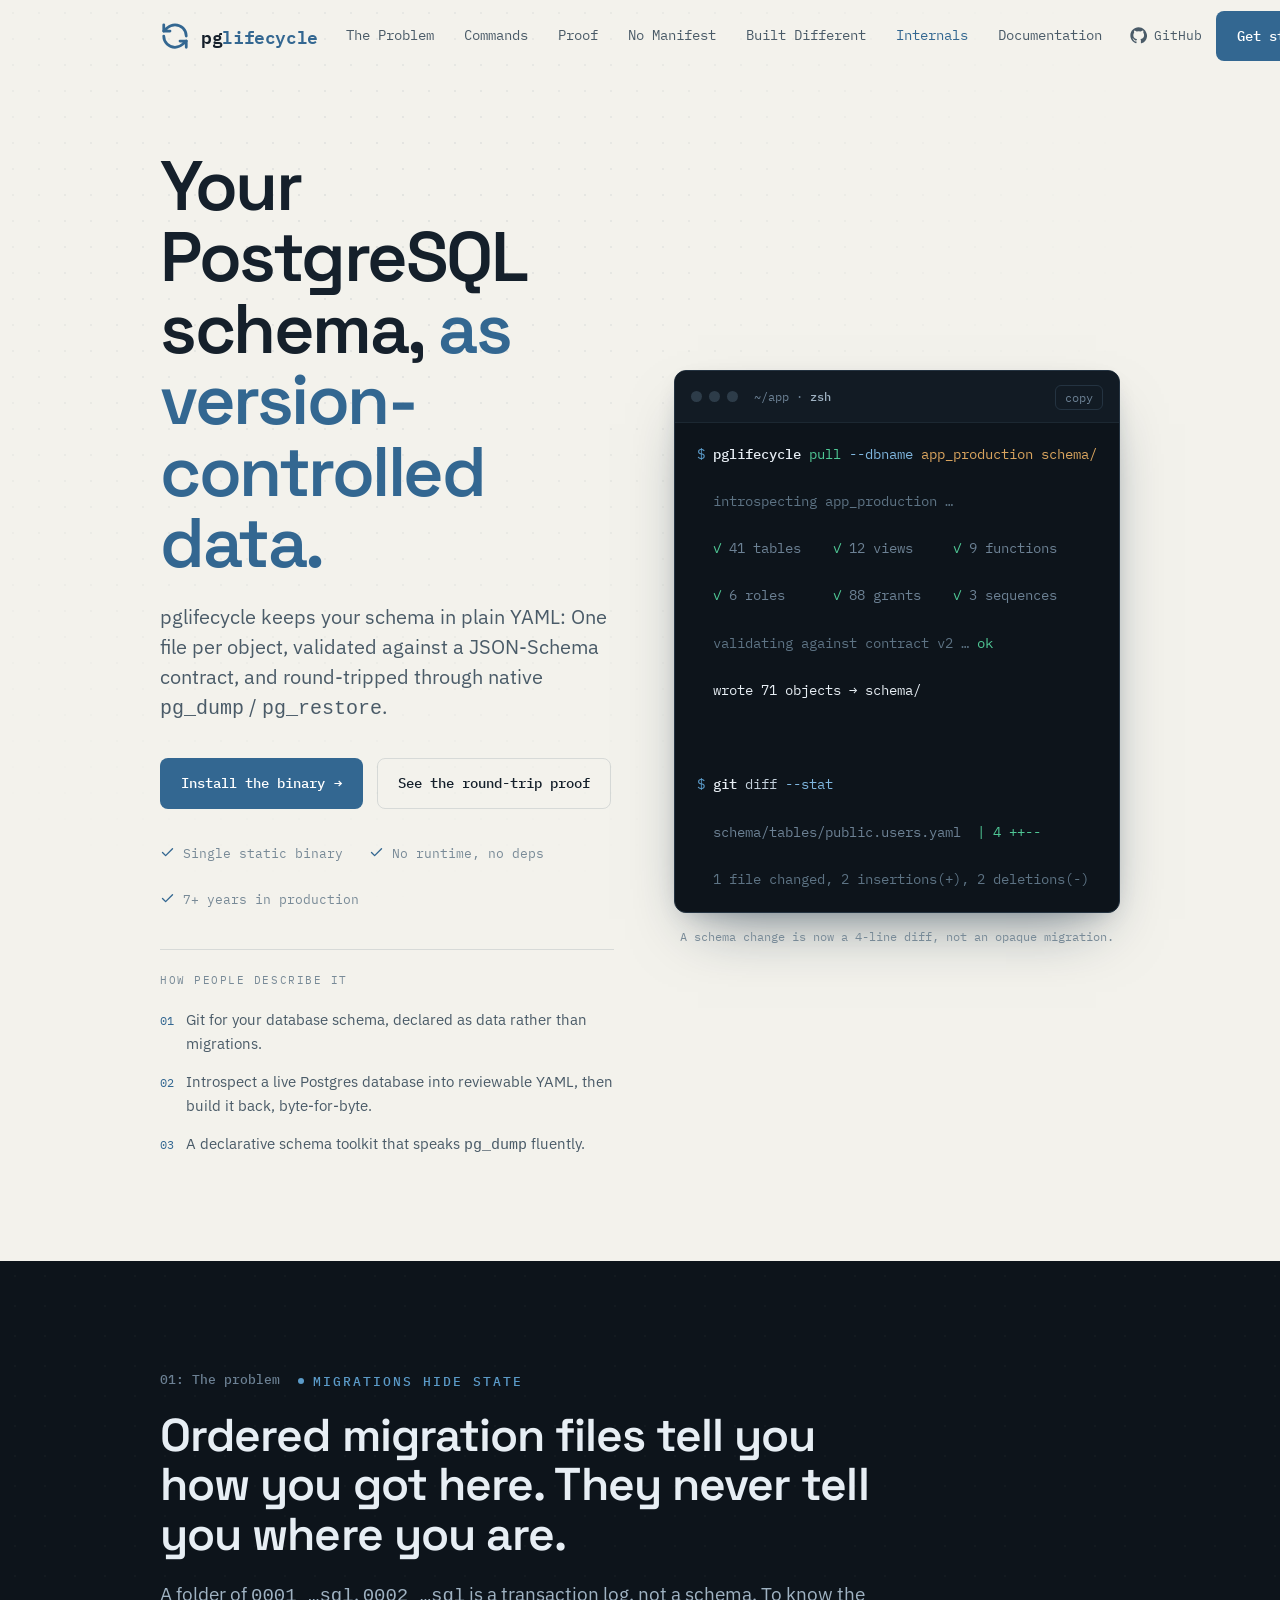
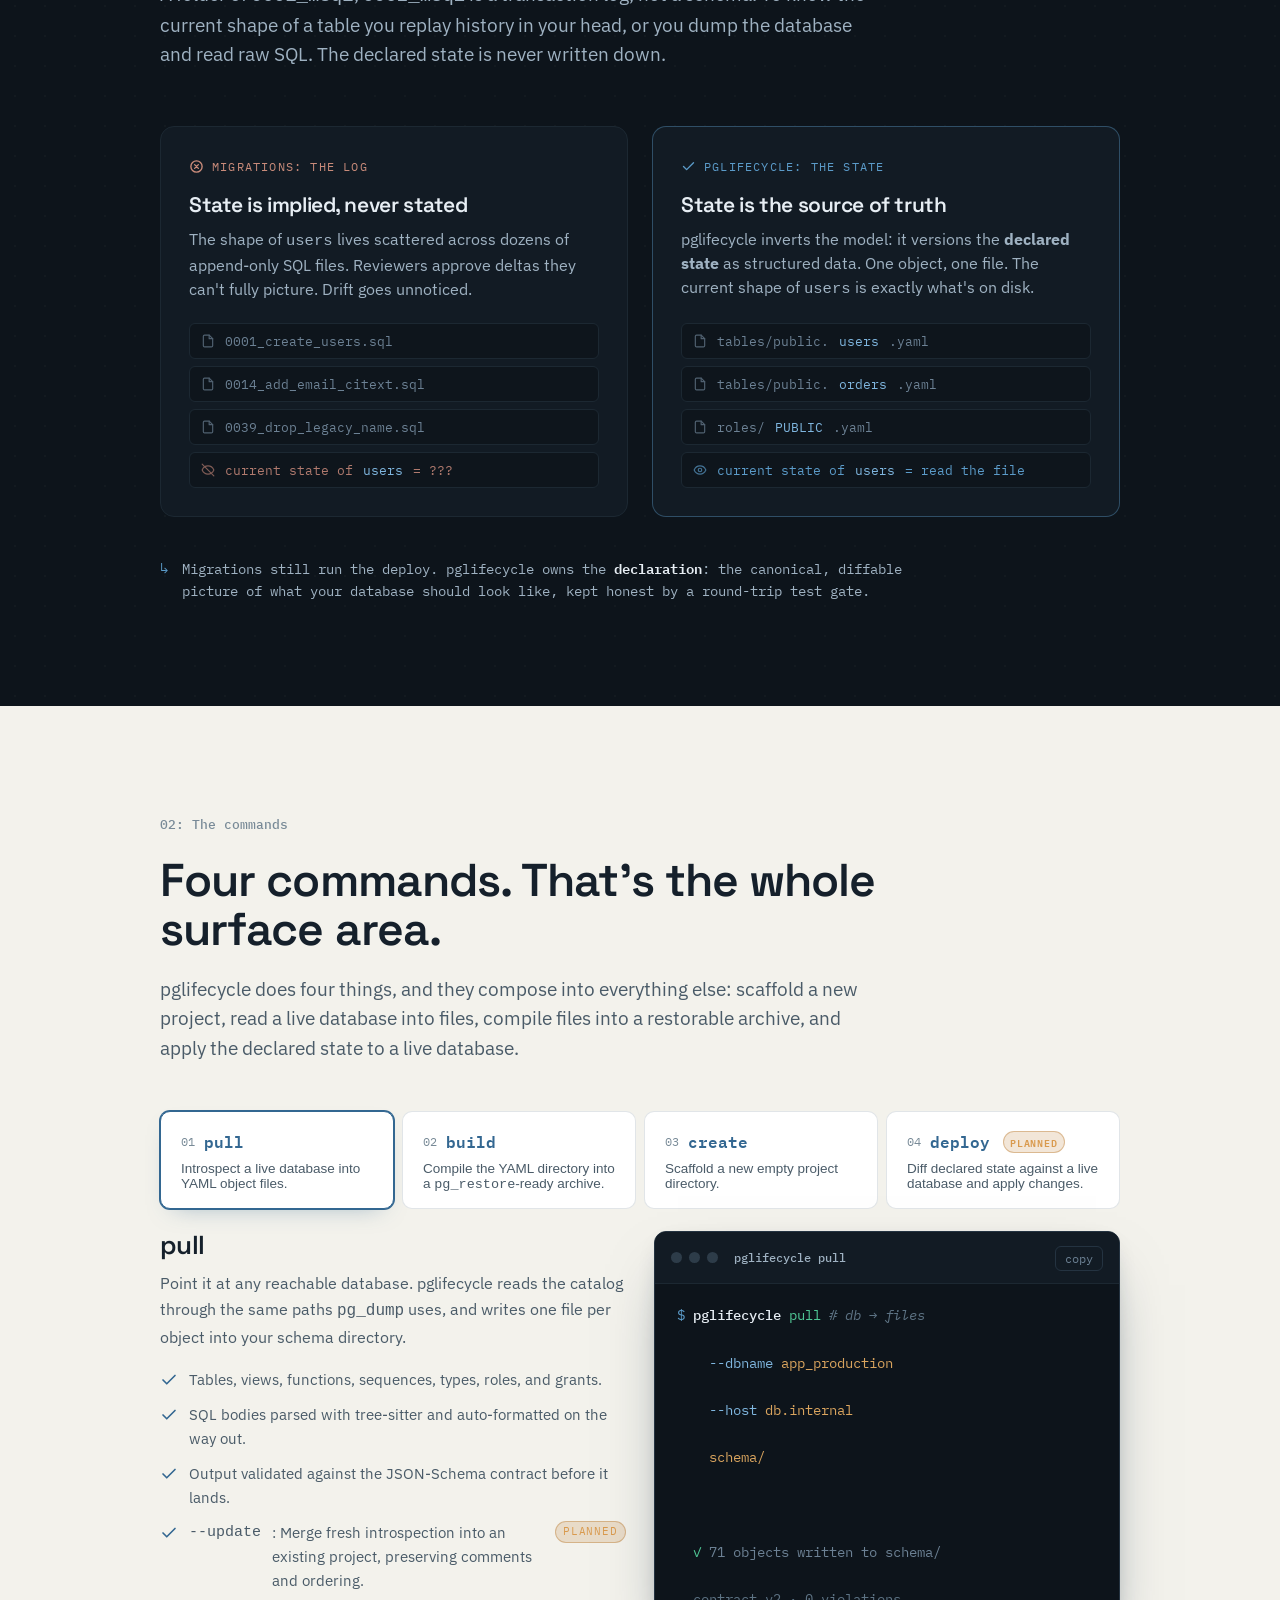
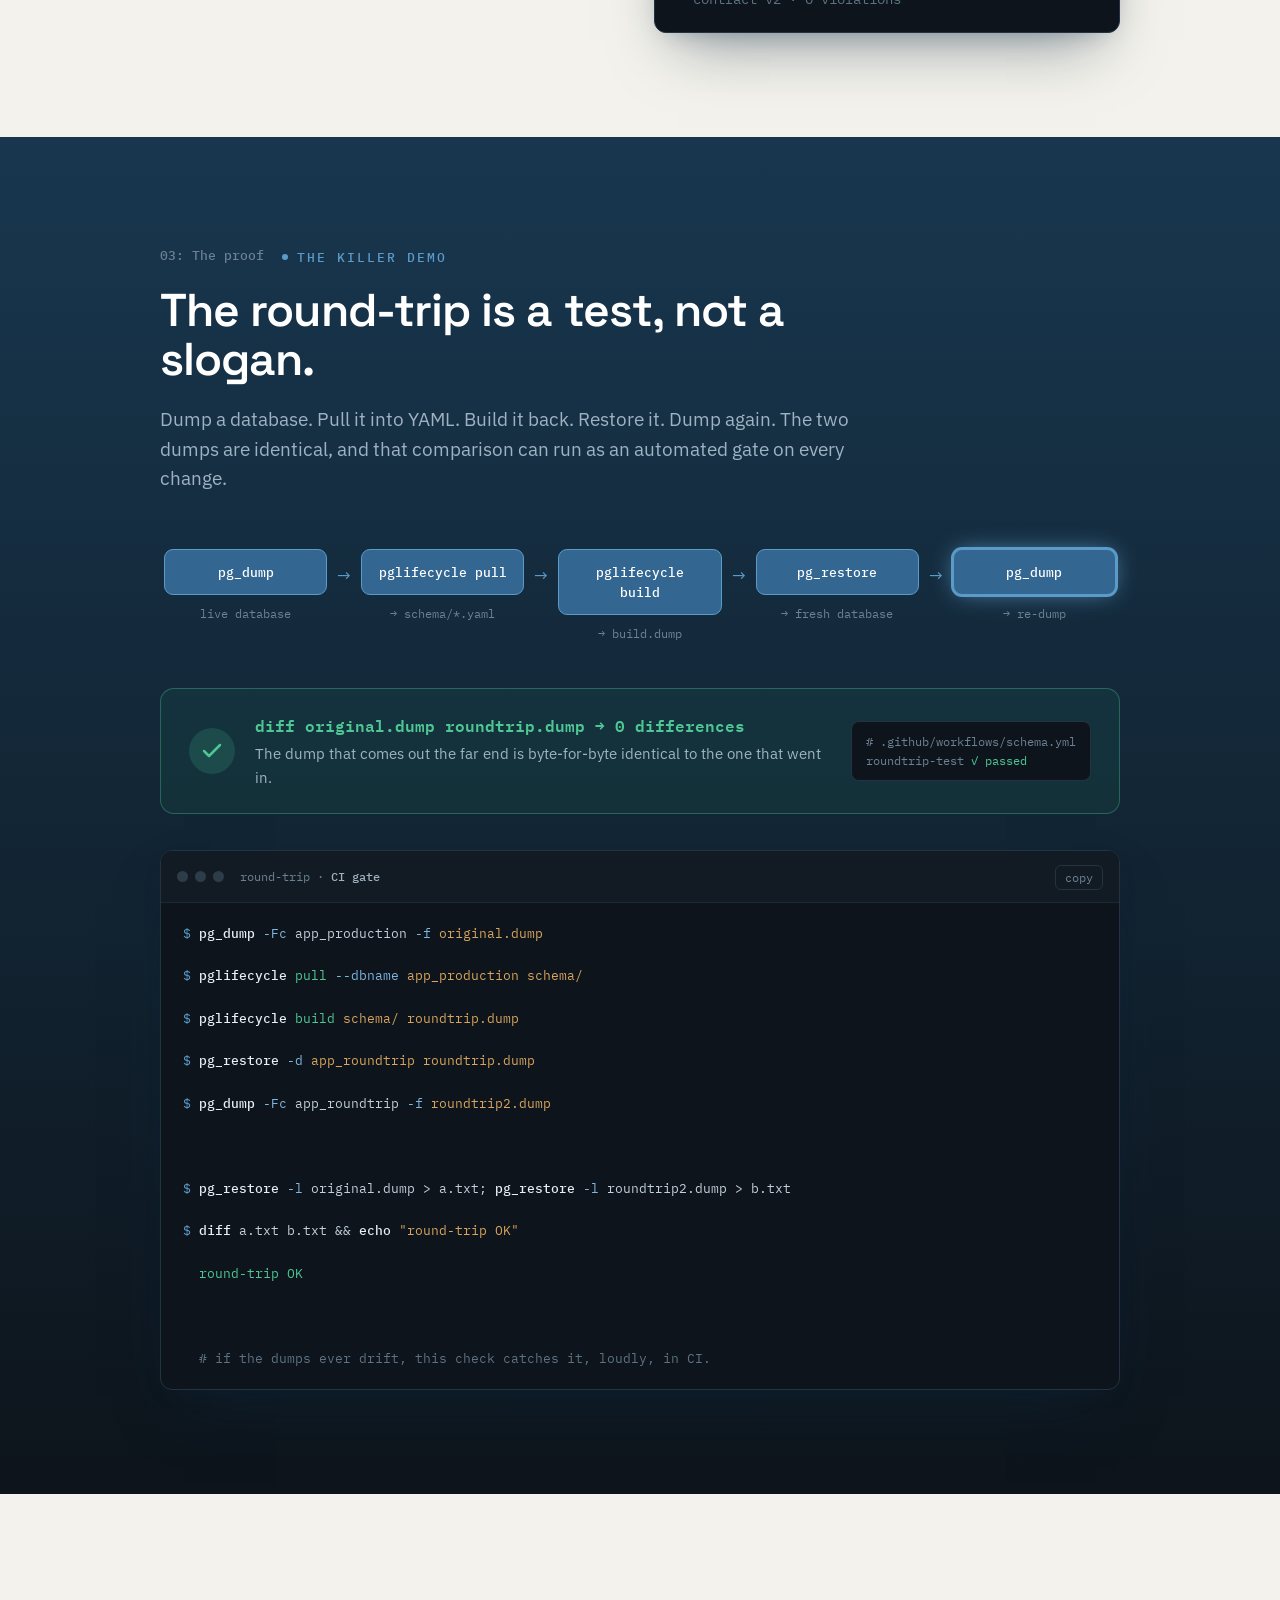
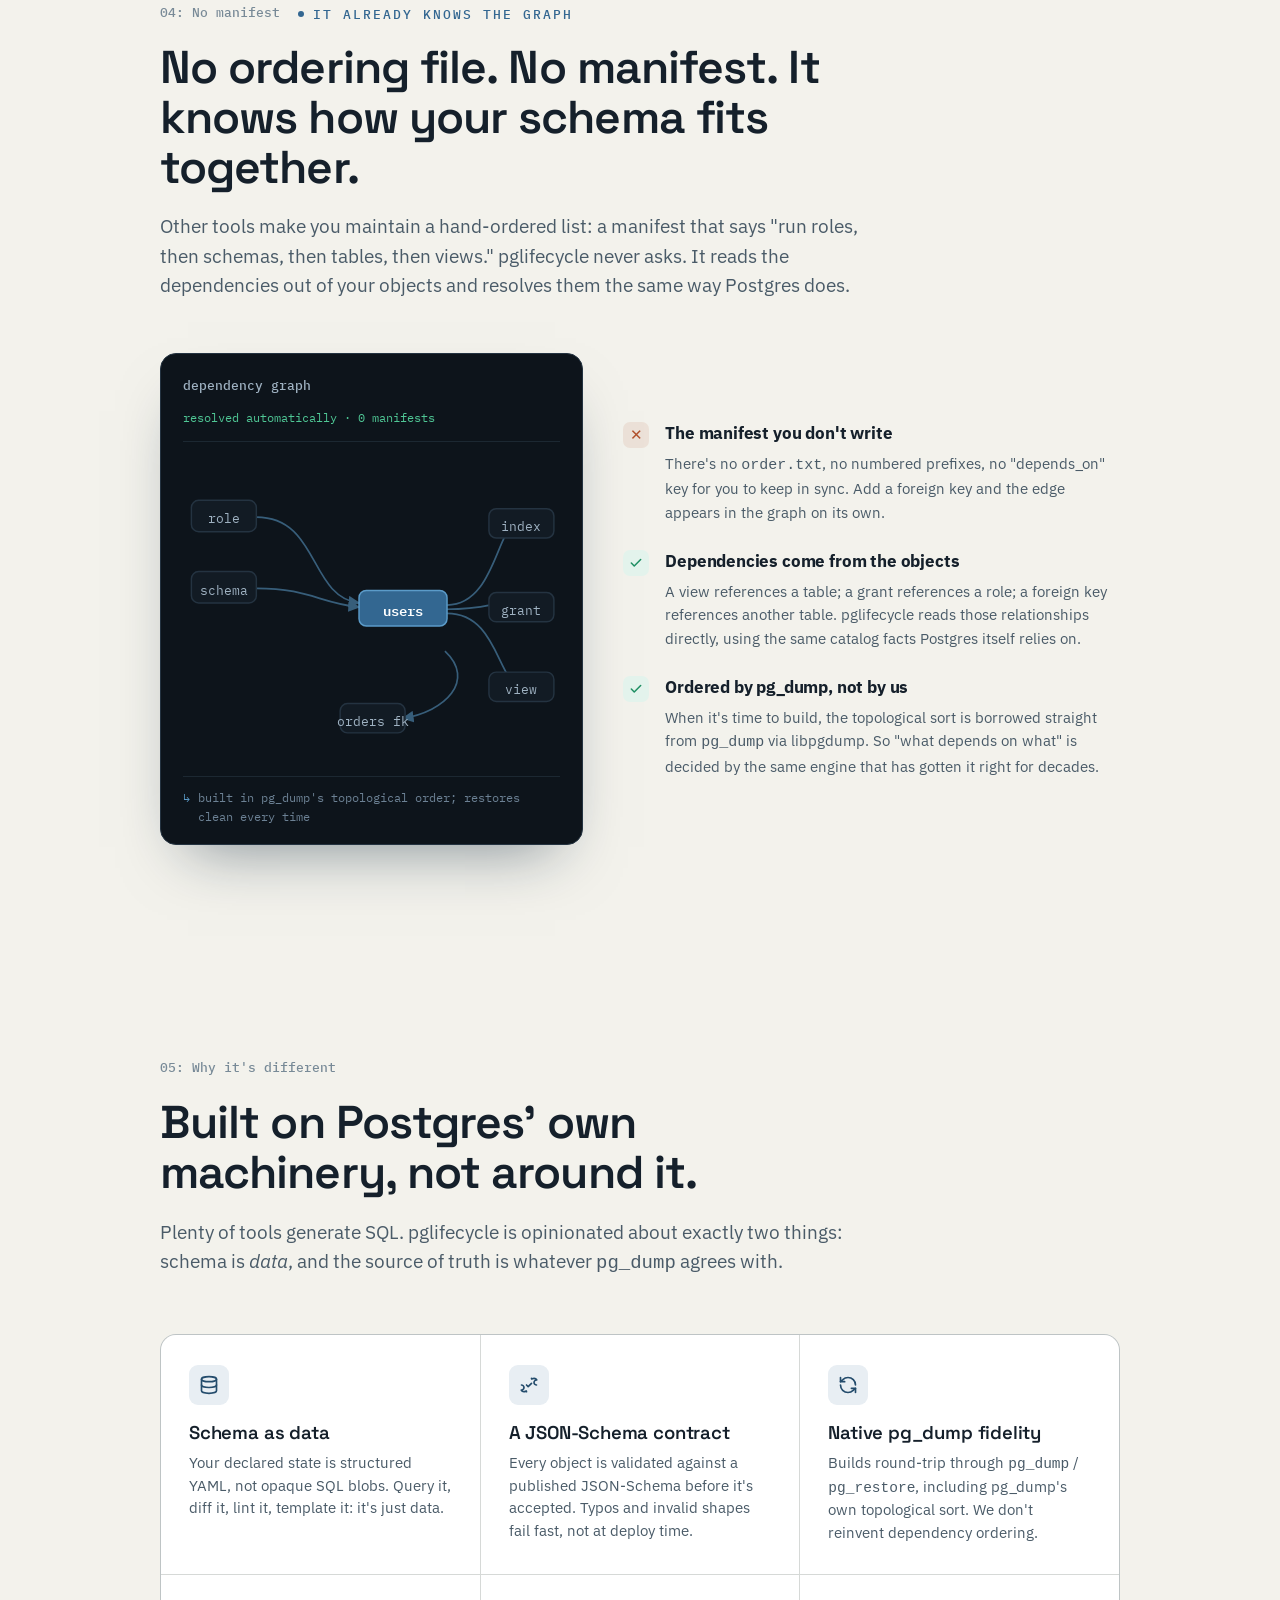
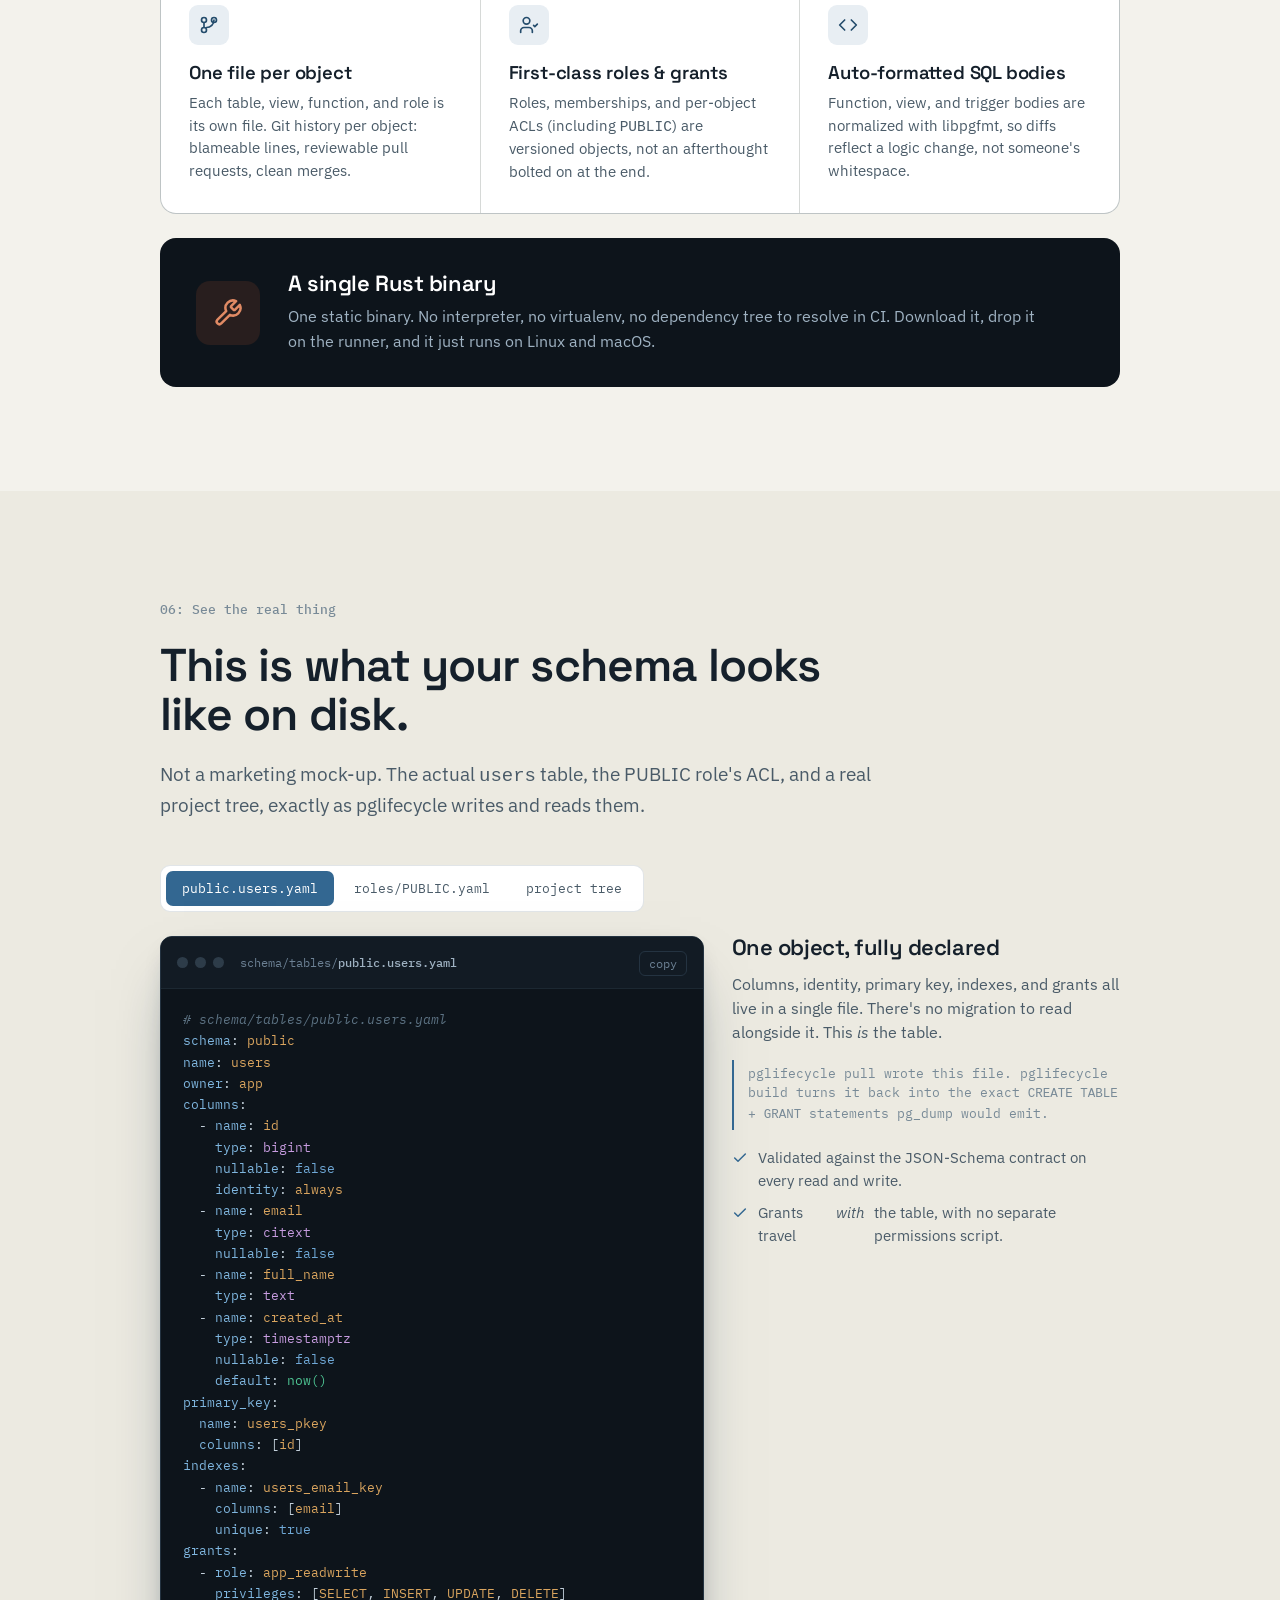
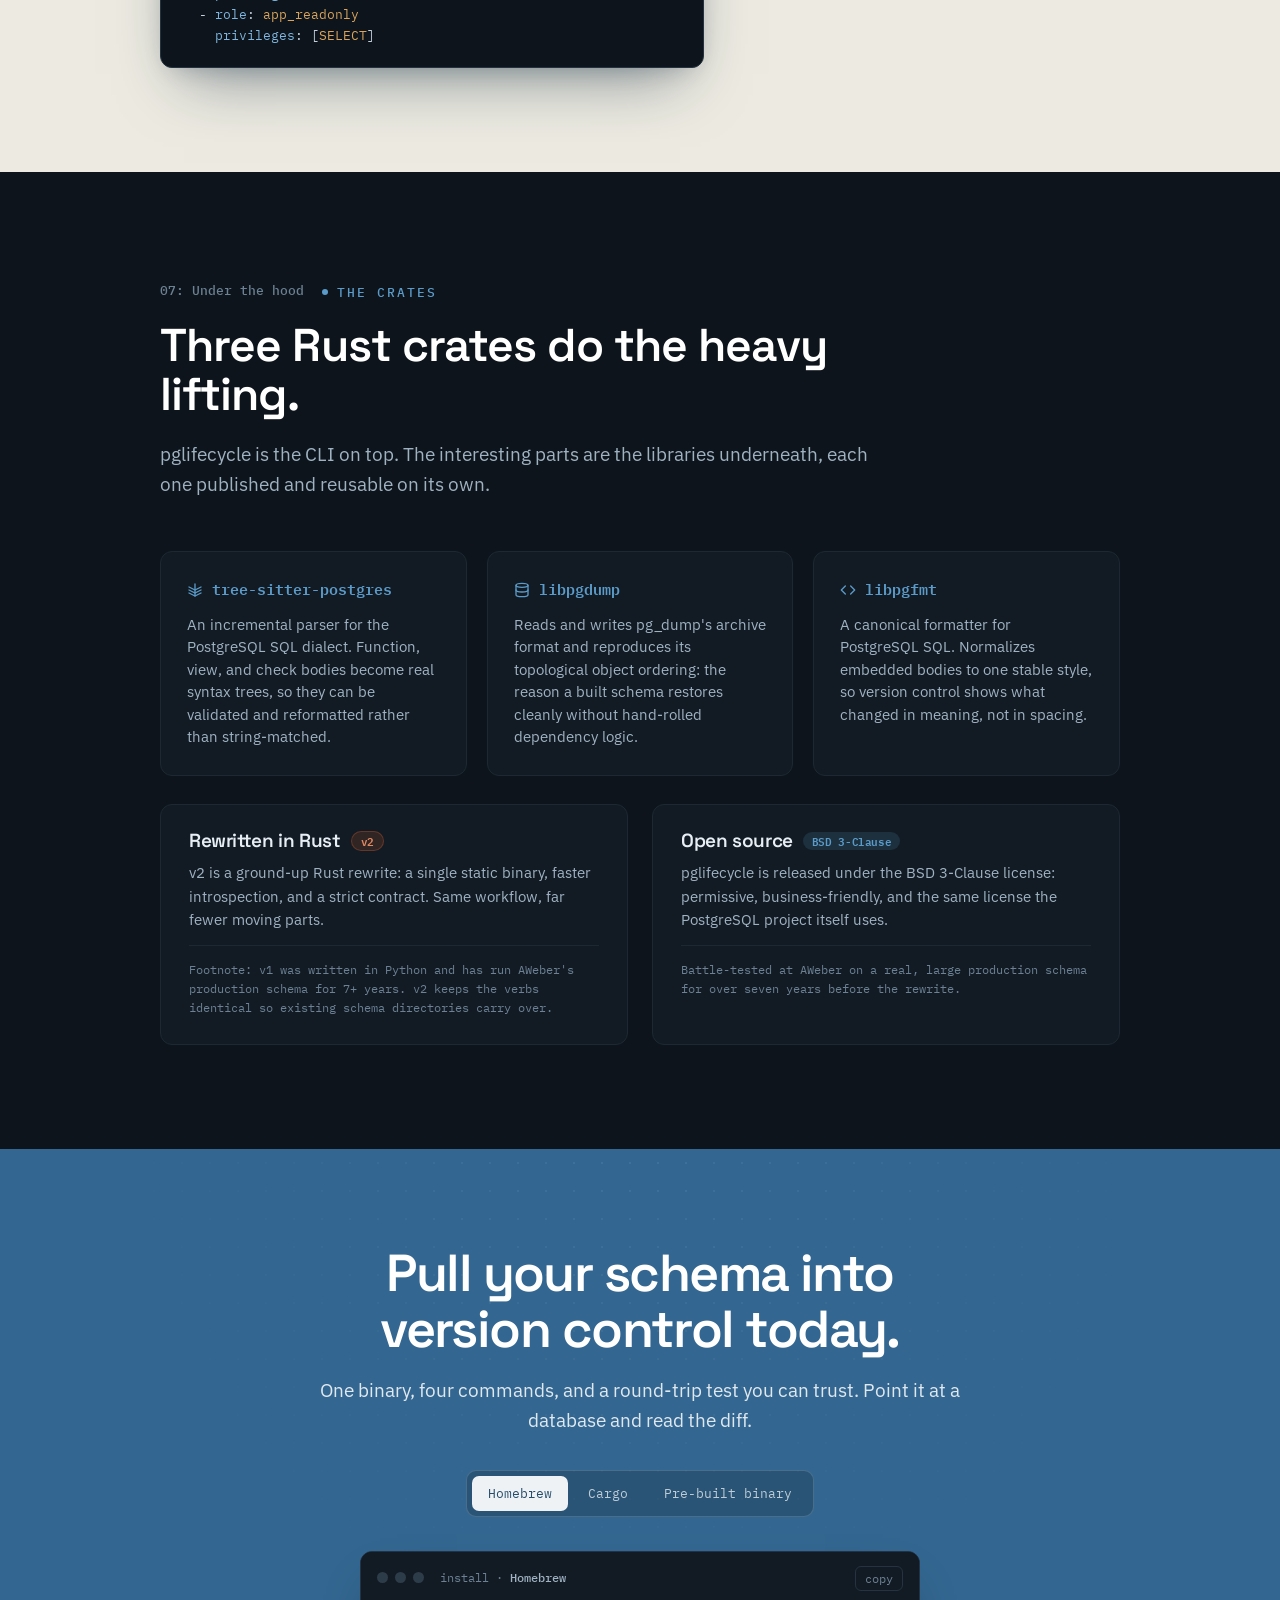
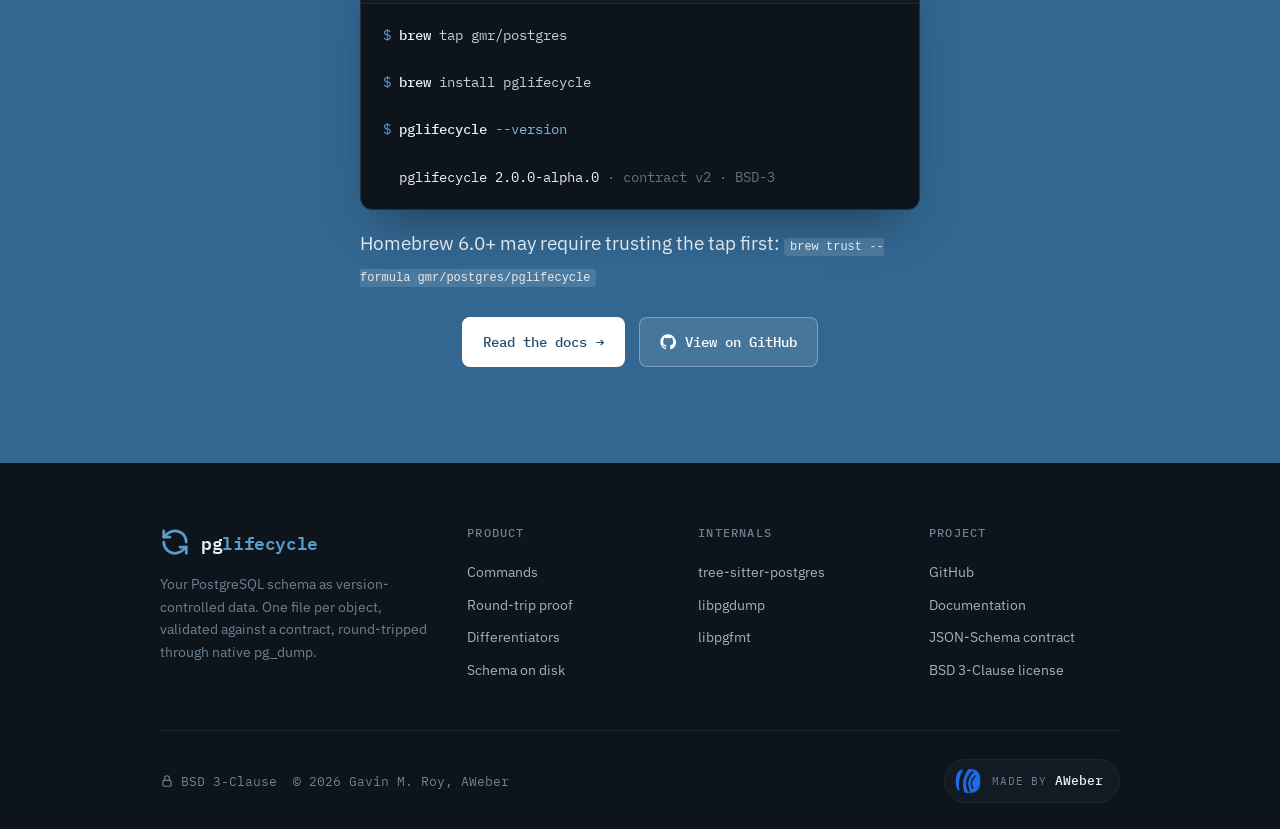
==== index.html @ 2728b2ff "Add documentation link and open GitHub in new tab The documentation link is added to the navigation " ====
<!DOCTYPE html>
<html lang="en">
<head>
<meta charset="UTF-8">
<meta name="viewport" content="width=device-width, initial-scale=1.0">
<title>pglifecycle: Your PostgreSQL schema as version-controlled data</title>
<meta name="description" content="pglifecycle keeps your PostgreSQL schema in version-controlled YAML: one file per object, validated against a JSON-Schema contract, round-tripped through native pg_dump/pg_restore.">
<link rel="preconnect" href="https://fonts.googleapis.com">
<link rel="preconnect" href="https://fonts.gstatic.com" crossorigin>
<link href="https://fonts.googleapis.com/css2?family=Space+Grotesk:wght@500;600;700&family=IBM+Plex+Sans:ital,wght@0,400;0,500;0,600;0,700;1,400&family=IBM+Plex+Mono:ital,wght@0,400;0,500;0,600;0,700;1,400&display=swap" rel="stylesheet">
<link rel="stylesheet" href="styles.css">
<link rel="icon" href="data:image/svg+xml,%3Csvg xmlns='http://www.w3.org/2000/svg' viewBox='0 0 24 24' fill='none' stroke='%23336791' stroke-width='2.2' stroke-linecap='round' stroke-linejoin='round'%3E%3Cpath d='M21 12a9 9 0 0 0-9-9 9 9 0 0 0-6.2 2.5L3 8'/%3E%3Cpath d='M3 3v5h5'/%3E%3Cpath d='M3 12a9 9 0 0 0 9 9 9 9 0 0 0 6.2-2.5L21 16'/%3E%3Cpath d='M21 21v-5h-5'/%3E%3C/svg%3E">
</head>
<body>

<!-- ============================= NAV ============================= -->
<nav class="nav" id="nav">
  <div class="container nav-inner">
    <a class="brand" href="#top" aria-label="pglifecycle home">
      <svg class="logo" viewBox="0 0 24 24" fill="none" stroke="#336791" stroke-width="2.2" stroke-linecap="round" stroke-linejoin="round" aria-hidden="true">
        <path d="M21 12a9 9 0 0 0-9-9 9 9 0 0 0-6.2 2.5L3 8"/>
        <path d="M3 3v5h5"/>
        <path d="M3 12a9 9 0 0 0 9 9 9 9 0 0 0 6.2-2.5L21 16"/>
        <path d="M21 21v-5h-5"/>
      </svg>
      <span class="wordmark">pg<b>lifecycle</b></span>
    </a>
    <div class="nav-links">
      <a href="#problem">The Problem</a>
      <a href="#commands">Commands</a>
      <a href="#proof">Proof</a>
      <a href="#graph">No Manifest</a>
      <a href="#different">Built Different</a>
      <a href="#internals">Internals</a>
      <a href="https://gmr.github.io/pglifecycle/">Documentation</a>
    </div>
    <div class="nav-cta">
      <a class="nav-gh" href="https://github.com/gmr/pglifecycle/" aria-label="GitHub repository" target="_blank">
        <svg width="17" height="17" viewBox="0 0 24 24" fill="currentColor" aria-hidden="true"><path d="M12 .5C5.7.5.5 5.7.5 12c0 5.1 3.3 9.4 7.9 10.9.6.1.8-.2.8-.6v-2c-3.2.7-3.9-1.5-3.9-1.5-.5-1.3-1.3-1.7-1.3-1.7-1.1-.7.1-.7.1-.7 1.2.1 1.8 1.2 1.8 1.2 1 1.8 2.7 1.3 3.4 1 .1-.8.4-1.3.7-1.6-2.6-.3-5.3-1.3-5.3-5.7 0-1.3.5-2.3 1.2-3.1-.1-.3-.5-1.5.1-3.1 0 0 1-.3 3.3 1.2a11.5 11.5 0 0 1 6 0c2.3-1.5 3.3-1.2 3.3-1.2.6 1.6.2 2.8.1 3.1.8.8 1.2 1.8 1.2 3.1 0 4.4-2.7 5.4-5.3 5.7.4.4.8 1.1.8 2.2v3.3c0 .3.2.7.8.6 4.6-1.5 7.9-5.8 7.9-10.9C23.5 5.7 18.3.5 12 .5z"/></svg>
        GitHub
      </a>
      <a class="btn btn-primary" href="#get-started">Get started <span class="arr">→</span></a>
    </div>
  </div>
</nav>

<span id="top"></span>

<!-- ============================= HERO ============================= -->
<header class="hero">
  <div class="container hero-grid">
    <div class="hero-left">
      <h1 class="reveal">Your PostgreSQL schema, <span class="accent">as version-controlled data.</span></h1>
      <p class="hero-sub reveal">pglifecycle keeps your schema in plain YAML: One file per object, validated against a JSON-Schema contract, and round-tripped through native <code>pg_dump</code> / <code>pg_restore</code>.</p>
      <div class="hero-cta reveal">
        <a class="btn btn-primary" href="#get-started">Install the binary <span class="arr">→</span></a>
        <a class="btn btn-ghost" href="#proof">See the round-trip proof</a>
      </div>
      <div class="hero-meta reveal">
        <span class="item"><svg width="15" height="15" viewBox="0 0 24 24" fill="none" stroke="currentColor" stroke-width="2.2" stroke-linecap="round" stroke-linejoin="round"><polyline points="20 6 9 17 4 12"/></svg> Single static binary</span>
        <span class="item"><svg width="15" height="15" viewBox="0 0 24 24" fill="none" stroke="currentColor" stroke-width="2.2" stroke-linecap="round" stroke-linejoin="round"><polyline points="20 6 9 17 4 12"/></svg> No runtime, no deps</span>
        <span class="item"><svg width="15" height="15" viewBox="0 0 24 24" fill="none" stroke="currentColor" stroke-width="2.2" stroke-linecap="round" stroke-linejoin="round"><polyline points="20 6 9 17 4 12"/></svg> 7+ years in production</span>
      </div>

      <div class="oneliners reveal">
        <div class="label">How people describe it</div>
        <div class="oneliner"><span class="n">01</span><span>Git for your database schema, declared as data rather than migrations.</span></div>
        <div class="oneliner"><span class="n">02</span><span>Introspect a live Postgres database into reviewable YAML, then build it back, byte-for-byte.</span></div>
        <div class="oneliner"><span class="n">03</span><span>A declarative schema toolkit that speaks <code>pg_dump</code> fluently.</span></div>
      </div>
    </div>

    <div class="hero-right reveal">
      <div class="term">
        <div class="term-bar">
          <div class="term-dots"><i></i><i></i><i></i></div>
          <span class="term-title">~/app · <b>zsh</b></span>
          <div class="term-actions"><button class="copy-btn" data-copy="pglifecycle pull --dbname app_production schema/">copy</button></div>
        </div>
        <div class="term-body">
<pre><span class="cmd"><span class="prompt">$ </span><span class="bin">pglifecycle</span> <span class="sub">pull</span> <span class="flag">--dbname</span> <span class="arg">app_production</span> <span class="arg">schema/</span></span>
<span class="out"><span class="dim">  introspecting app_production …</span></span>
<span class="out">  <span class="ok">✓</span> 41 tables    <span class="ok">✓</span> 12 views     <span class="ok">✓</span> 9 functions</span>
<span class="out">  <span class="ok">✓</span> 6 roles      <span class="ok">✓</span> 88 grants    <span class="ok">✓</span> 3 sequences</span>
<span class="out"><span class="dim">  validating against contract v2 …</span> <span class="ok">ok</span></span>
<span class="out">  <span class="hl">wrote 71 objects → schema/</span></span>
<span class="out"> </span>
<span class="cmd"><span class="prompt">$ </span><span class="bin">git</span> diff <span class="flag">--stat</span></span>
<span class="out">  schema/tables/public.users.yaml  <span class="ok">| 4 ++--</span></span>
<span class="out"><span class="dim">  1 file changed, 2 insertions(+), 2 deletions(-)</span></span></pre>
        </div>
      </div>
      <p style="font-family:var(--font-mono);font-size:12px;color:var(--text-3);margin-top:14px;text-align:center;">A schema change is now a 4-line diff, not an opaque migration.</p>
    </div>
  </div>
</header>

<!-- ============================= PROBLEM ============================= -->
<section class="section problem" id="problem">
  <div class="container">
    <div class="section-head reveal">
      <span class="kicker-num">01: The problem</span>
      <span class="eyebrow eyebrow--ondark" style="margin-left:14px;"><span class="dot"></span>Migrations hide state</span>
      <h2>Ordered migration files tell you how you got here. They never tell you where you are.</h2>
      <p class="lead">A folder of <code>0001_…sql</code>, <code>0002_…sql</code> is a transaction log, not a schema. To know the current shape of a table you replay history in your head, or you dump the database and read raw SQL. The declared state is never written down.</p>
    </div>

    <div class="compare">
      <div class="compare-col reveal">
        <span class="compare-tag bad">
          <svg width="15" height="15" viewBox="0 0 24 24" fill="none" stroke="currentColor" stroke-width="2.2" stroke-linecap="round" stroke-linejoin="round"><circle cx="12" cy="12" r="9"/><path d="M15 9l-6 6M9 9l6 6"/></svg>
          Migrations: the log
        </span>
        <h3>State is implied, never stated</h3>
        <p>The shape of <code>users</code> lives scattered across dozens of append-only SQL files. Reviewers approve deltas they can't fully picture. Drift goes unnoticed.</p>
        <div class="mini-files">
          <div class="row"><svg class="ic" width="14" height="14" viewBox="0 0 24 24" fill="none" stroke="currentColor" stroke-width="2" stroke-linecap="round" stroke-linejoin="round"><path d="M14 2H6a2 2 0 0 0-2 2v16a2 2 0 0 0 2 2h12a2 2 0 0 0 2-2V8z"/><path d="M14 2v6h6"/></svg> 0001_create_users.sql</div>
          <div class="row"><svg class="ic" width="14" height="14" viewBox="0 0 24 24" fill="none" stroke="currentColor" stroke-width="2" stroke-linecap="round" stroke-linejoin="round"><path d="M14 2H6a2 2 0 0 0-2 2v16a2 2 0 0 0 2 2h12a2 2 0 0 0 2-2V8z"/><path d="M14 2v6h6"/></svg> 0014_add_email_citext.sql</div>
          <div class="row"><svg class="ic" width="14" height="14" viewBox="0 0 24 24" fill="none" stroke="currentColor" stroke-width="2" stroke-linecap="round" stroke-linejoin="round"><path d="M14 2H6a2 2 0 0 0-2 2v16a2 2 0 0 0 2 2h12a2 2 0 0 0 2-2V8z"/><path d="M14 2v6h6"/></svg> 0039_drop_legacy_name.sql</div>
          <div class="row hidden-state"><svg class="ic" width="14" height="14" viewBox="0 0 24 24" fill="none" stroke="currentColor" stroke-width="2" stroke-linecap="round" stroke-linejoin="round"><path d="M2 12s3-7 10-7 10 7 10 7-3 7-10 7-10-7-10-7z"/><line x1="2" y1="2" x2="22" y2="22"/></svg> current state of <span class="obj">users</span> = ??? </div>
        </div>
      </div>

      <div class="compare-col good reveal">
        <span class="compare-tag ok">
          <svg width="15" height="15" viewBox="0 0 24 24" fill="none" stroke="currentColor" stroke-width="2.2" stroke-linecap="round" stroke-linejoin="round"><path d="M20 6 9 17l-5-5"/></svg>
          pglifecycle: the state
        </span>
        <h3>State is the source of truth</h3>
        <p>pglifecycle inverts the model: it versions the <b>declared state</b> as structured data. One object, one file. The current shape of <code>users</code> is exactly what's on disk.</p>
        <div class="mini-files">
          <div class="row"><svg class="ic" width="14" height="14" viewBox="0 0 24 24" fill="none" stroke="currentColor" stroke-width="2" stroke-linecap="round" stroke-linejoin="round"><path d="M14 2H6a2 2 0 0 0-2 2v16a2 2 0 0 0 2 2h12a2 2 0 0 0 2-2V8z"/><path d="M14 2v6h6"/></svg> tables/public.<span class="obj">users</span>.yaml</div>
          <div class="row"><svg class="ic" width="14" height="14" viewBox="0 0 24 24" fill="none" stroke="currentColor" stroke-width="2" stroke-linecap="round" stroke-linejoin="round"><path d="M14 2H6a2 2 0 0 0-2 2v16a2 2 0 0 0 2 2h12a2 2 0 0 0 2-2V8z"/><path d="M14 2v6h6"/></svg> tables/public.<span class="obj">orders</span>.yaml</div>
          <div class="row"><svg class="ic" width="14" height="14" viewBox="0 0 24 24" fill="none" stroke="currentColor" stroke-width="2" stroke-linecap="round" stroke-linejoin="round"><path d="M14 2H6a2 2 0 0 0-2 2v16a2 2 0 0 0 2 2h12a2 2 0 0 0 2-2V8z"/><path d="M14 2v6h6"/></svg> roles/<span class="obj">PUBLIC</span>.yaml</div>
          <div class="row" style="color:var(--pg-bright);"><svg class="ic" width="14" height="14" viewBox="0 0 24 24" fill="none" stroke="currentColor" stroke-width="2" stroke-linecap="round" stroke-linejoin="round"><path d="M2 12s3-7 10-7 10 7 10 7-3 7-10 7-10-7-10-7z"/><circle cx="12" cy="12" r="3"/></svg> current state of <span class="obj">users</span> = read the file</div>
        </div>
      </div>
    </div>

    <div class="problem-note reveal">
      <span class="arr">↳</span>
      <span>Migrations still run the deploy. pglifecycle owns the <b>declaration</b>: the canonical, diffable picture of what your database should look like, kept honest by a round-trip test gate.</span>
    </div>
  </div>
</section>

<!-- ============================= COMMANDS / VERBS ============================= -->
<section class="section" id="commands">
  <div class="container">
    <div class="section-head reveal">
      <span class="kicker-num">02: The commands</span>
      <h2>Four commands. That's the whole surface area.</h2>
      <p class="lead">pglifecycle does four things, and they compose into everything else: scaffold a new project, read a live database into files, compile files into a restorable archive, and apply the declared state to a live database.</p>
    </div>

    <div class="verbs-tabs reveal" id="verbTabs">
      <button class="verb-tab active" data-verb="pull">
        <span class="vname"><span class="num">01</span>pull</span>
        <span class="vdesc">Introspect a live database into YAML object files.</span>
      </button>
      <button class="verb-tab" data-verb="build">
        <span class="vname"><span class="num">02</span>build</span>
        <span class="vdesc">Compile the YAML directory into a <code>pg_restore</code>-ready archive.</span>
      </button>
      <button class="verb-tab" data-verb="create">
        <span class="vname"><span class="num">03</span>create</span>
        <span class="vdesc">Scaffold a new empty project directory.</span>
      </button>
      <button class="verb-tab" data-verb="deploy">
        <span class="vname"><span class="num">04</span>deploy <span class="pill" style="font-size:10px;padding:1px 6px;vertical-align:middle;margin-left:4px;">planned</span></span>
        <span class="vdesc">Diff declared state against a live database and apply changes.</span>
      </button>
    </div>

    <!-- PULL -->
    <div class="verb-panel active" data-panel="pull">
      <div class="verb-detail reveal">
        <h3>pull</h3>
        <p>Point it at any reachable database. pglifecycle reads the catalog through the same paths <code>pg_dump</code> uses, and writes one file per object into your schema directory.</p>
        <ul>
          <li><svg width="18" height="18" viewBox="0 0 24 24" fill="none" stroke="currentColor" stroke-width="2.2" stroke-linecap="round" stroke-linejoin="round"><path d="M20 6 9 17l-5-5"/></svg> Tables, views, functions, sequences, types, roles, and grants.</li>
          <li><svg width="18" height="18" viewBox="0 0 24 24" fill="none" stroke="currentColor" stroke-width="2.2" stroke-linecap="round" stroke-linejoin="round"><path d="M20 6 9 17l-5-5"/></svg> SQL bodies parsed with tree-sitter and auto-formatted on the way out.</li>
          <li><svg width="18" height="18" viewBox="0 0 24 24" fill="none" stroke="currentColor" stroke-width="2.2" stroke-linecap="round" stroke-linejoin="round"><path d="M20 6 9 17l-5-5"/></svg> Output validated against the JSON-Schema contract before it lands.</li>
          <li><svg width="18" height="18" viewBox="0 0 24 24" fill="none" stroke="currentColor" stroke-width="2.2" stroke-linecap="round" stroke-linejoin="round"><path d="M20 6 9 17l-5-5"/></svg> <code style="white-space:nowrap">--update</code>: Merge fresh introspection into an existing project, preserving comments and ordering. <span class="pill" style="font-size:11px;padding:1px 7px;vertical-align:middle;">planned</span></li>
        </ul>
      </div>
      <div class="reveal">
        <div class="term">
          <div class="term-bar"><div class="term-dots"><i></i><i></i><i></i></div><span class="term-title"><b>pglifecycle pull</b></span><div class="term-actions"><button class="copy-btn" data-copy="pglifecycle pull --dbname app_production schema/">copy</button></div></div>
          <div class="term-body">
<pre><span class="cmd"><span class="prompt">$ </span><span class="bin">pglifecycle</span> <span class="sub">pull</span> <span class="t-com"># db → files</span></span>
<span class="cmd">    <span class="flag">--dbname</span> <span class="arg">app_production</span></span>
<span class="cmd">    <span class="flag">--host</span> <span class="arg">db.internal</span></span>
<span class="cmd">    <span class="arg">schema/</span></span>
<span class="out"> </span>
<span class="out">  <span class="ok">✓</span> 71 objects written to schema/</span>
<span class="out"><span class="dim">  contract v2 · 0 violations</span></span></pre>
          </div>
        </div>
      </div>
    </div>

    <!-- BUILD -->
    <div class="verb-panel" data-panel="build">
      <div class="verb-detail reveal">
        <h3>build</h3>
        <p>Compile the whole declaration into a <code>pg_restore</code>-compatible archive. Object ordering isn't ours; it comes straight from <code>pg_dump</code>'s own topological sort, so the output restores cleanly every time.</p>
        <ul>
          <li><svg width="18" height="18" viewBox="0 0 24 24" fill="none" stroke="currentColor" stroke-width="2.2" stroke-linecap="round" stroke-linejoin="round"><path d="M20 6 9 17l-5-5"/></svg> Dependency order resolved by libpgdump, not heuristics.</li>
          <li><svg width="18" height="18" viewBox="0 0 24 24" fill="none" stroke="currentColor" stroke-width="2.2" stroke-linecap="round" stroke-linejoin="round"><path d="M20 6 9 17l-5-5"/></svg> Deterministic: same YAML in, byte-identical archive out.</li>
          <li><svg width="18" height="18" viewBox="0 0 24 24" fill="none" stroke="currentColor" stroke-width="2.2" stroke-linecap="round" stroke-linejoin="round"><path d="M20 6 9 17l-5-5"/></svg> Emit a <code>pg_restore -Fc</code>-compatible archive; restore with <code>pg_restore</code>.</li>
        </ul>
      </div>
      <div class="reveal">
        <div class="term">
          <div class="term-bar"><div class="term-dots"><i></i><i></i><i></i></div><span class="term-title"><b>pglifecycle build</b></span><div class="term-actions"><button class="copy-btn" data-copy="pglifecycle build schema/ build.dump">copy</button></div></div>
          <div class="term-body">
<pre><span class="cmd"><span class="prompt">$ </span><span class="bin">pglifecycle</span> <span class="sub">build</span> <span class="t-com"># files → archive</span></span>
<span class="cmd">    <span class="arg">schema/</span> <span class="arg">build.dump</span></span>
<span class="out"> </span>
<span class="out"><span class="dim">  topological sort … 71 objects</span></span>
<span class="out">  <span class="hl">wrote build.dump</span></span>
<span class="out">  <span class="ok">✓</span> restore-order verified</span></pre>
          </div>
        </div>
      </div>
    </div>

    <!-- CREATE -->
    <div class="verb-panel" data-panel="create">
      <div class="verb-detail reveal">
        <h3>create</h3>
        <p>Scaffold a new empty project directory, the starting point before you run <code>pull</code> on an existing database or build a schema from scratch by hand.</p>
        <ul>
          <li><svg width="18" height="18" viewBox="0 0 24 24" fill="none" stroke="currentColor" stroke-width="2.2" stroke-linecap="round" stroke-linejoin="round"><path d="M20 6 9 17l-5-5"/></svg> Creates the full directory layout and a <code>project.yaml</code> config.</li>
          <li><svg width="18" height="18" viewBox="0 0 24 24" fill="none" stroke="currentColor" stroke-width="2.2" stroke-linecap="round" stroke-linejoin="round"><path d="M20 6 9 17l-5-5"/></svg> Sets encoding, superuser, and standard-conforming strings.</li>
          <li><svg width="18" height="18" viewBox="0 0 24 24" fill="none" stroke="currentColor" stroke-width="2.2" stroke-linecap="round" stroke-linejoin="round"><path d="M20 6 9 17l-5-5"/></svg> Adds <code>.gitkeep</code> files so empty dirs survive your first commit.</li>
        </ul>
      </div>
      <div class="reveal">
        <div class="term">
          <div class="term-bar"><div class="term-dots"><i></i><i></i><i></i></div><span class="term-title"><b>pglifecycle create</b></span><div class="term-actions"><button class="copy-btn" data-copy="pglifecycle create my-project/">copy</button></div></div>
          <div class="term-body">
<pre><span class="cmd"><span class="prompt">$ </span><span class="bin">pglifecycle</span> <span class="sub">create</span> <span class="t-com"># scaffold → disk</span></span>
<span class="cmd">    <span class="arg">my-project/</span></span>
<span class="out"> </span>
<span class="out"><span class="dim">  created my-project/</span></span>
<span class="out">  <span class="ok">✓</span> project.yaml · tables/ · views/ · roles/</span>
<span class="out">  <span class="ok">✓</span> functions/ · schemata/ · sequences/</span></pre>
          </div>
        </div>
      </div>
    </div>
    <!-- DEPLOY -->
    <div class="verb-panel" data-panel="deploy">
      <div class="verb-detail reveal">
        <h3>deploy <span class="pill" style="font-size:11px;padding:2px 8px;vertical-align:middle;">planned</span></h3>
        <p>Diff the declared state against a live database and apply the delta with no migration files and no replay surprises. Today, deploys still run through your migration tool.</p>
        <ul>
          <li><svg width="18" height="18" viewBox="0 0 24 24" fill="none" stroke="currentColor" stroke-width="2.2" stroke-linecap="round" stroke-linejoin="round"><path d="M20 6 9 17l-5-5"/></svg> Computes the diff between the declared schema and the live catalog.</li>
          <li><svg width="18" height="18" viewBox="0 0 24 24" fill="none" stroke="currentColor" stroke-width="2.2" stroke-linecap="round" stroke-linejoin="round"><path d="M20 6 9 17l-5-5"/></svg> Applies only what changed, with no full drop-and-recreate.</li>
          <li><svg width="18" height="18" viewBox="0 0 24 24" fill="none" stroke="currentColor" stroke-width="2.2" stroke-linecap="round" stroke-linejoin="round"><path d="M20 6 9 17l-5-5"/></svg> The missing piece that closes the loop: declare, review, deploy.</li>
        </ul>
      </div>
      <div class="reveal">
        <div class="term">
          <div class="term-bar"><div class="term-dots"><i></i><i></i><i></i></div><span class="term-title"><b>pglifecycle deploy</b> <span style="opacity:.5;font-size:11px;">(planned)</span></span></div>
          <div class="term-body">
<pre><span class="cmd"><span class="prompt">$ </span><span class="bin">pglifecycle</span> <span class="sub">deploy</span> <span class="t-com"># diff → apply</span></span>
<span class="cmd">    <span class="arg">schema/</span> <span class="flag">--dbname</span> <span class="arg">app_production</span></span>
<span class="out"> </span>
<span class="out"><span class="dim">  not yet available; coming in a future release</span></span></pre>
          </div>
        </div>
      </div>
    </div>
  </div>
</section>

<!-- ============================= ROUND-TRIP PROOF ============================= -->
<section class="section proof" id="proof">
  <div class="container">
    <div class="section-head reveal">
      <span class="kicker-num">03: The proof</span>
      <span class="eyebrow eyebrow--ondark" style="margin-left:14px;"><span class="dot"></span>The killer demo</span>
      <h2>The round-trip is a test, not a slogan.</h2>
      <p class="lead">Dump a database. Pull it into YAML. Build it back. Restore it. Dump again. The two dumps are identical, and that comparison can run as an automated gate on every change.</p>
    </div>

    <div class="pipeline reveal" id="pipeline">
      <div class="pstep" data-i="0"><div class="chip tool">pg_dump</div><span class="plabel">live database</span></div>
      <div class="parrow">→</div>
      <div class="pstep" data-i="1"><div class="chip tool">pglifecycle pull</div><span class="plabel">→ schema/*.yaml</span></div>
      <div class="parrow">→</div>
      <div class="pstep" data-i="2"><div class="chip tool">pglifecycle build</div><span class="plabel">→ build.dump</span></div>
      <div class="parrow">→</div>
      <div class="pstep" data-i="3"><div class="chip tool">pg_restore</div><span class="plabel">→ fresh database</span></div>
      <div class="parrow">→</div>
      <div class="pstep" data-i="4"><div class="chip tool">pg_dump</div><span class="plabel">→ re-dump</span></div>
    </div>

    <div class="proof-result reveal">
      <div class="check">
        <svg width="24" height="24" viewBox="0 0 24 24" fill="none" stroke="currentColor" stroke-width="2.5" stroke-linecap="round" stroke-linejoin="round"><path d="M20 6 9 17l-5-5"/></svg>
      </div>
      <div class="rtext">
        <div class="big">diff original.dump roundtrip.dump → 0 differences</div>
        <div class="small">The dump that comes out the far end is byte-for-byte identical to the one that went in.</div>
      </div>
      <div class="ci">
        <span class="dim"># .github/workflows/schema.yml</span><br>
        roundtrip-test <span class="pass">✓ passed</span>
      </div>
    </div>

    <div class="proof-demo reveal">
      <div class="term">
        <div class="term-bar"><div class="term-dots"><i></i><i></i><i></i></div><span class="term-title">round-trip · <b>CI gate</b></span><div class="term-actions"><button class="copy-btn" data-copy-el="roundtrip-cmds">copy</button></div></div>
        <div class="term-body sm">
<pre id="roundtrip-cmds"><span class="cmd"><span class="prompt">$ </span><span class="bin">pg_dump</span> <span class="flag">-Fc</span> app_production <span class="flag">-f</span> <span class="arg">original.dump</span></span>
<span class="cmd"><span class="prompt">$ </span><span class="bin">pglifecycle</span> <span class="sub">pull</span> <span class="flag">--dbname</span> <span class="arg">app_production</span> <span class="arg">schema/</span></span>
<span class="cmd"><span class="prompt">$ </span><span class="bin">pglifecycle</span> <span class="sub">build</span> <span class="arg">schema/</span> <span class="arg">roundtrip.dump</span></span>
<span class="cmd"><span class="prompt">$ </span><span class="bin">pg_restore</span> <span class="flag">-d</span> <span class="arg">app_roundtrip</span> <span class="arg">roundtrip.dump</span></span>
<span class="cmd"><span class="prompt">$ </span><span class="bin">pg_dump</span> <span class="flag">-Fc</span> app_roundtrip <span class="flag">-f</span> <span class="arg">roundtrip2.dump</span></span>
<span class="out"> </span>
<span class="cmd"><span class="prompt">$ </span><span class="bin">pg_restore</span> <span class="flag">-l</span> original.dump &gt; a.txt; <span class="bin">pg_restore</span> <span class="flag">-l</span> roundtrip2.dump &gt; b.txt</span>
<span class="cmd"><span class="prompt">$ </span><span class="bin">diff</span> a.txt b.txt && <span class="bin">echo</span> <span class="arg">"round-trip OK"</span></span>
<span class="out">  <span class="ok">round-trip OK</span></span>
<span class="out"> </span>
<span class="out"><span class="dim">  # if the dumps ever drift, this check catches it, loudly, in CI.</span></span></pre>
        </div>
      </div>
    </div>
  </div>
</section>

<!-- ============================= NO MANIFEST / DEPENDENCY GRAPH ============================= -->
<section class="section graph" id="graph">
  <div class="container">
    <div class="section-head reveal">
      <span class="kicker-num">04: No manifest</span>
      <span class="eyebrow" style="margin-left:14px;"><span class="dot"></span>It already knows the graph</span>
      <h2>No ordering file. No manifest. It knows how your schema fits together.</h2>
      <p class="lead">Other tools make you maintain a hand-ordered list: a manifest that says "run roles, then schemas, then tables, then views." pglifecycle never asks. It reads the dependencies out of your objects and resolves them the same way Postgres does.</p>
    </div>

    <div class="graph-grid">
      <div class="graph-viz reveal">
        <div class="graph-card">
          <div class="graph-head">
            <span class="gh-title">dependency graph</span>
            <span class="gh-sub">resolved automatically · 0 manifests</span>
          </div>
          <svg class="dep-svg" viewBox="0 0 360 300" role="img" aria-label="Schema dependency graph: roles and schema feed the users table, which feeds an index, a grant, a view, and a foreign key from orders.">
            <defs>
              <marker id="arrow" viewBox="0 0 10 10" refX="9" refY="5" markerWidth="7" markerHeight="7" orient="auto-start-reverse">
                <path d="M0 0L10 5L0 10z" fill="var(--pg-bright)"></path>
              </marker>
            </defs>
            <!-- edges -->
            <g class="edges" stroke="var(--pg-bright)" stroke-width="1.6" fill="none" marker-end="url(#arrow)" opacity="0.55">
              <path d="M70 64 C 130 64, 120 140, 168 146"></path>
              <path d="M70 132 C 120 132, 130 146, 168 150"></path>
              <path d="M252 148 C 300 148, 300 64, 322 70"></path>
              <path d="M252 152 C 300 152, 300 140, 322 150"></path>
              <path d="M252 156 C 300 156, 300 220, 322 226"></path>
              <path d="M250 192 C 280 220, 250 250, 210 256"></path>
            </g>
            <!-- nodes -->
            <g class="gnode" data-kind="role">
              <rect x="8" y="48" width="62" height="30" rx="7"></rect>
              <text x="39" y="67">role</text>
            </g>
            <g class="gnode" data-kind="schema">
              <rect x="8" y="116" width="62" height="30" rx="7"></rect>
              <text x="39" y="135">schema</text>
            </g>
            <g class="gnode root" data-kind="table">
              <rect x="168" y="134" width="84" height="34" rx="7"></rect>
              <text x="210" y="155">users</text>
            </g>
            <g class="gnode" data-kind="index">
              <rect x="322" y="56" width="62" height="28" rx="7" transform="translate(-30,0)"></rect>
              <text x="323" y="74">index</text>
            </g>
            <g class="gnode" data-kind="grant">
              <rect x="292" y="136" width="62" height="28" rx="7"></rect>
              <text x="323" y="154">grant</text>
            </g>
            <g class="gnode" data-kind="view">
              <rect x="292" y="212" width="62" height="28" rx="7"></rect>
              <text x="323" y="230">view</text>
            </g>
            <g class="gnode" data-kind="fk">
              <rect x="150" y="242" width="62" height="28" rx="7"></rect>
              <text x="181" y="260">orders fk</text>
            </g>
          </svg>
          <div class="graph-foot"><span class="gf-prompt">↳</span> built in pg_dump's topological order; restores clean every time</div>
        </div>
      </div>

      <div class="graph-copy reveal">
        <div class="gc-item">
          <span class="gc-x">✕</span>
          <div>
            <b>The manifest you don't write</b>
            <p>There's no <code>order.txt</code>, no numbered prefixes, no "depends_on" key for you to keep in sync. Add a foreign key and the edge appears in the graph on its own.</p>
          </div>
        </div>
        <div class="gc-item">
          <span class="gc-check">
            <svg width="14" height="14" viewBox="0 0 24 24" fill="none" stroke="currentColor" stroke-width="2.6" stroke-linecap="round" stroke-linejoin="round"><path d="M20 6 9 17l-5-5"/></svg>
          </span>
          <div>
            <b>Dependencies come from the objects</b>
            <p>A view references a table; a grant references a role; a foreign key references another table. pglifecycle reads those relationships directly, using the same catalog facts Postgres itself relies on.</p>
          </div>
        </div>
        <div class="gc-item">
          <span class="gc-check">
            <svg width="14" height="14" viewBox="0 0 24 24" fill="none" stroke="currentColor" stroke-width="2.6" stroke-linecap="round" stroke-linejoin="round"><path d="M20 6 9 17l-5-5"/></svg>
          </span>
          <div>
            <b>Ordered by pg_dump, not by us</b>
            <p>When it's time to build, the topological sort is borrowed straight from <code>pg_dump</code> via libpgdump. So "what depends on what" is decided by the same engine that has gotten it right for decades.</p>
          </div>
        </div>
      </div>
    </div>
  </div>
</section>

<!-- ============================= DIFFERENTIATORS ============================= -->
<section class="section" id="different">
  <div class="container">
    <div class="section-head reveal">
      <span class="kicker-num">05: Why it's different</span>
      <h2>Built on Postgres' own machinery, not around it.</h2>
      <p class="lead">Plenty of tools generate SQL. pglifecycle is opinionated about exactly two things: schema is <em>data</em>, and the source of truth is whatever <code>pg_dump</code> agrees with.</p>
    </div>

    <div class="diff-grid reveal">
      <div class="diff-card">
        <div class="ic"><svg width="20" height="20" viewBox="0 0 24 24" fill="none" stroke="currentColor" stroke-width="2" stroke-linecap="round" stroke-linejoin="round"><ellipse cx="12" cy="5" rx="9" ry="3"/><path d="M3 5v14a9 3 0 0 0 18 0V5"/><path d="M3 12a9 3 0 0 0 18 0"/></svg></div>
        <h3>Schema as data</h3>
        <p>Your declared state is structured YAML, not opaque SQL blobs. Query it, diff it, lint it, template it: it's just data.</p>
      </div>
      <div class="diff-card">
        <div class="ic"><svg width="20" height="20" viewBox="0 0 24 24" fill="none" stroke="currentColor" stroke-width="2" stroke-linecap="round" stroke-linejoin="round"><path d="M9 12l2 2 4-4"/><path d="M21 12c-1 0-3-1-3-3s2-3 3-3-1-2-3-2-3 2-3 0"/><path d="M3 12c1 0 3 1 3 3s-2 3-3 3 1 2 3 2 3-2 3 0"/></svg></div>
        <h3>A JSON-Schema contract</h3>
        <p>Every object is validated against a published JSON-Schema before it's accepted. Typos and invalid shapes fail fast, not at deploy time.</p>
      </div>
      <div class="diff-card">
        <div class="ic"><svg width="20" height="20" viewBox="0 0 24 24" fill="none" stroke="currentColor" stroke-width="2" stroke-linecap="round" stroke-linejoin="round"><path d="M21 12a9 9 0 0 0-9-9 9 9 0 0 0-6.2 2.5L3 8"/><path d="M3 3v5h5"/><path d="M3 12a9 9 0 0 0 9 9 9 9 0 0 0 6.2-2.5L21 16"/><path d="M21 21v-5h-5"/></svg></div>
        <h3>Native pg_dump fidelity</h3>
        <p>Builds round-trip through <code>pg_dump</code> / <code>pg_restore</code>, including pg_dump's own topological sort. We don't reinvent dependency ordering.</p>
      </div>
      <div class="diff-card">
        <div class="ic"><svg width="20" height="20" viewBox="0 0 24 24" fill="none" stroke="currentColor" stroke-width="2" stroke-linecap="round" stroke-linejoin="round"><circle cx="6" cy="6" r="3"/><circle cx="6" cy="18" r="3"/><path d="M6 9v6"/><path d="M18 6a9 9 0 0 1-9 9"/><circle cx="18" cy="6" r="3"/></svg></div>
        <h3>One file per object</h3>
        <p>Each table, view, function, and role is its own file. Git history per object: blameable lines, reviewable pull requests, clean merges.</p>
      </div>
      <div class="diff-card">
        <div class="ic"><svg width="20" height="20" viewBox="0 0 24 24" fill="none" stroke="currentColor" stroke-width="2" stroke-linecap="round" stroke-linejoin="round"><path d="M16 21v-2a4 4 0 0 0-4-4H6a4 4 0 0 0-4 4v2"/><circle cx="9" cy="7" r="4"/><path d="M22 11l-3 3-1.5-1.5"/></svg></div>
        <h3>First-class roles &amp; grants</h3>
        <p>Roles, memberships, and per-object ACLs (including <code>PUBLIC</code>) are versioned objects, not an afterthought bolted on at the end.</p>
      </div>
      <div class="diff-card">
        <div class="ic"><svg width="20" height="20" viewBox="0 0 24 24" fill="none" stroke="currentColor" stroke-width="2" stroke-linecap="round" stroke-linejoin="round"><polyline points="16 18 22 12 16 6"/><polyline points="8 6 2 12 8 18"/></svg></div>
        <h3>Auto-formatted SQL bodies</h3>
        <p>Function, view, and trigger bodies are normalized with libpgfmt, so diffs reflect a logic change, not someone's whitespace.</p>
      </div>
    </div>

    <div class="diff-hero reveal" style="margin-top:24px;background:var(--ink);border-radius:var(--radius-lg);padding:34px 36px;display:grid;grid-template-columns:auto 1fr;gap:28px;align-items:center;">
      <div style="width:64px;height:64px;border-radius:14px;background:rgba(177,80,44,0.16);display:grid;place-items:center;color:#e08a64;flex:none;">
        <svg width="30" height="30" viewBox="0 0 24 24" fill="none" stroke="currentColor" stroke-width="2" stroke-linecap="round" stroke-linejoin="round"><path d="M14.7 6.3a1 1 0 0 0 0 1.4l1.6 1.6a1 1 0 0 0 1.4 0l3.77-3.77a6 6 0 0 1-7.94 7.94l-6.91 6.91a2.12 2.12 0 0 1-3-3l6.91-6.91a6 6 0 0 1 7.94-7.94l-3.76 3.76z"/></svg>
      </div>
      <div>
        <h3 style="color:#fff;font-size:22px;margin-bottom:8px;">A single Rust binary</h3>
        <p style="color:var(--text-ondark-2);font-size:15.5px;max-width:760px;">One static binary. No interpreter, no virtualenv, no dependency tree to resolve in CI. Download it, drop it on the runner, and it just runs on Linux and macOS.</p>
      </div>
    </div>
  </div>
</section>

<!-- ============================= REAL CONTENT ============================= -->
<section class="section real" id="real">
  <div class="container">
    <div class="section-head reveal">
      <span class="kicker-num">06: See the real thing</span>
      <h2>This is what your schema looks like on disk.</h2>
      <p class="lead">Not a marketing mock-up. The actual <code>users</code> table, the PUBLIC role's ACL, and a real project tree, exactly as pglifecycle writes and reads them.</p>
    </div>

    <div class="real-tabs reveal" id="realTabs">
      <button class="real-tab active" data-real="users">public.users.yaml</button>
      <button class="real-tab" data-real="public">roles/PUBLIC.yaml</button>
      <button class="real-tab" data-real="tree">project tree</button>
    </div>

    <!-- USERS YAML -->
    <div class="real-panel active" data-realpanel="users">
      <div class="reveal">
        <div class="term">
          <div class="term-bar"><div class="term-dots"><i></i><i></i><i></i></div><span class="term-title">schema/tables/<b>public.users.yaml</b></span><div class="term-actions"><button class="copy-btn" data-copy-el="yaml-users">copy</button></div></div>
          <div class="term-body sm" id="yaml-users">
<pre><span class="t-com"># schema/tables/public.users.yaml</span>
<span class="t-key">schema</span>: <span class="t-str">public</span>
<span class="t-key">name</span>: <span class="t-str">users</span>
<span class="t-key">owner</span>: <span class="t-str">app</span>
<span class="t-key">columns</span>:
  - <span class="t-key">name</span>: <span class="t-str">id</span>
    <span class="t-key">type</span>: <span class="t-type">bigint</span>
    <span class="t-key">nullable</span>: <span class="t-kw">false</span>
    <span class="t-key">identity</span>: <span class="t-str">always</span>
  - <span class="t-key">name</span>: <span class="t-str">email</span>
    <span class="t-key">type</span>: <span class="t-type">citext</span>
    <span class="t-key">nullable</span>: <span class="t-kw">false</span>
  - <span class="t-key">name</span>: <span class="t-str">full_name</span>
    <span class="t-key">type</span>: <span class="t-type">text</span>
  - <span class="t-key">name</span>: <span class="t-str">created_at</span>
    <span class="t-key">type</span>: <span class="t-type">timestamptz</span>
    <span class="t-key">nullable</span>: <span class="t-kw">false</span>
    <span class="t-key">default</span>: <span class="t-fn">now()</span>
<span class="t-key">primary_key</span>:
  <span class="t-key">name</span>: <span class="t-str">users_pkey</span>
  <span class="t-key">columns</span>: [<span class="t-str">id</span>]
<span class="t-key">indexes</span>:
  - <span class="t-key">name</span>: <span class="t-str">users_email_key</span>
    <span class="t-key">columns</span>: [<span class="t-str">email</span>]
    <span class="t-key">unique</span>: <span class="t-kw">true</span>
<span class="t-key">grants</span>:
  - <span class="t-key">role</span>: <span class="t-str">app_readwrite</span>
    <span class="t-key">privileges</span>: [<span class="t-str">SELECT</span>, <span class="t-str">INSERT</span>, <span class="t-str">UPDATE</span>, <span class="t-str">DELETE</span>]
  - <span class="t-key">role</span>: <span class="t-str">app_readonly</span>
    <span class="t-key">privileges</span>: [<span class="t-str">SELECT</span>]</pre>
          </div>
        </div>
      </div>
      <div class="real-aside reveal">
        <h3>One object, fully declared</h3>
        <p>Columns, identity, primary key, indexes, and grants all live in a single file. There's no migration to read alongside it. This <em>is</em> the table.</p>
        <p class="note">pglifecycle pull wrote this file. pglifecycle build turns it back into the exact <code>CREATE TABLE</code> + <code>GRANT</code> statements pg_dump would emit.</p>
        <ul>
          <li><svg width="16" height="16" viewBox="0 0 24 24" fill="none" stroke="currentColor" stroke-width="2.2" stroke-linecap="round" stroke-linejoin="round"><path d="M20 6 9 17l-5-5"/></svg> Validated against the JSON-Schema contract on every read and write.</li>
          <li><svg width="16" height="16" viewBox="0 0 24 24" fill="none" stroke="currentColor" stroke-width="2.2" stroke-linecap="round" stroke-linejoin="round"><path d="M20 6 9 17l-5-5"/></svg> Grants travel <em>with</em> the table, with no separate permissions script.</li>
        </ul>
      </div>
    </div>

    <!-- PUBLIC ACL -->
    <div class="real-panel" data-realpanel="public">
      <div class="reveal">
        <div class="term">
          <div class="term-bar"><div class="term-dots"><i></i><i></i><i></i></div><span class="term-title">schema/roles/<b>PUBLIC.yaml</b></span><div class="term-actions"><button class="copy-btn" data-copy-el="yaml-public">copy</button></div></div>
          <div class="term-body sm" id="yaml-public">
<pre><span class="t-com"># schema/roles/PUBLIC.yaml</span>
<span class="t-com"># The PUBLIC pseudo-role, locked down by default.</span>
<span class="t-key">name</span>: <span class="t-str">PUBLIC</span>
<span class="t-key">revoke</span>:
  - <span class="t-key">on</span>: <span class="t-str">SCHEMA public</span>
    <span class="t-key">privileges</span>: [<span class="t-str">ALL</span>]
  - <span class="t-key">on</span>: <span class="t-str">DATABASE app</span>
    <span class="t-key">privileges</span>: [<span class="t-str">ALL</span>]
<span class="t-key">grants</span>:
  - <span class="t-key">on</span>: <span class="t-str">DATABASE app</span>
    <span class="t-key">privileges</span>: [<span class="t-str">CONNECT</span>]
<span class="t-key">default_acls</span>:
  - <span class="t-key">in_schema</span>: <span class="t-str">public</span>
    <span class="t-key">on</span>: <span class="t-str">TABLES</span>
    <span class="t-key">privileges</span>: []   <span class="t-com"># no implicit grants to PUBLIC</span></pre>
          </div>
        </div>
      </div>
      <div class="real-aside reveal">
        <h3>PUBLIC is a real, reviewable object</h3>
        <p>In most tools the implicit <code>PUBLIC</code> grants are invisible until they become a security finding. Here they're a versioned file you can review in a pull request.</p>
        <p class="note">Revokes and grants are both explicit, so the resulting ACL is exactly what pg_dump prints, and exactly what restores.</p>
        <ul>
          <li><svg width="16" height="16" viewBox="0 0 24 24" fill="none" stroke="currentColor" stroke-width="2.2" stroke-linecap="round" stroke-linejoin="round"><path d="M20 6 9 17l-5-5"/></svg> Default privileges modeled, so future objects inherit the right ACL.</li>
          <li><svg width="16" height="16" viewBox="0 0 24 24" fill="none" stroke="currentColor" stroke-width="2.2" stroke-linecap="round" stroke-linejoin="round"><path d="M20 6 9 17l-5-5"/></svg> Changes to access control show up in <code>git blame</code> like any other change.</li>
        </ul>
      </div>
    </div>

    <!-- TREE -->
    <div class="real-panel" data-realpanel="tree">
      <div class="reveal">
        <div class="term">
          <div class="term-bar"><div class="term-dots"><i></i><i></i><i></i></div><span class="term-title"><b>schema/</b>: project tree</span><div class="term-actions"><button class="copy-btn" data-copy-el="tree-el">copy</button></div></div>
          <div class="term-body sm"><div class="tree" id="tree-el"><span class="dir">schema/</span>
<span class="pipe">├── </span><span class="file">pglifecycle.yaml</span>          <span class="com"># project config + contract version</span>
<span class="pipe">├── </span><span class="dir">schemata/</span>
<span class="pipe">│   └── </span><span class="file">public.yaml</span>
<span class="pipe">├── </span><span class="dir">roles/</span>
<span class="pipe">│   ├── </span><span class="file">PUBLIC.yaml</span>
<span class="pipe">│   ├── </span><span class="file">app_readwrite.yaml</span>
<span class="pipe">│   └── </span><span class="file">app_readonly.yaml</span>
<span class="pipe">├── </span><span class="dir">tables/</span>
<span class="pipe">│   ├── </span><span class="file">public.users.yaml</span>
<span class="pipe">│   ├── </span><span class="file">public.orders.yaml</span>
<span class="pipe">│   └── </span><span class="file">public.sessions.yaml</span>
<span class="pipe">├── </span><span class="dir">views/</span>
<span class="pipe">│   └── </span><span class="file">public.active_users.yaml</span>
<span class="pipe">├── </span><span class="dir">functions/</span>
<span class="pipe">│   └── </span><span class="file">public.set_updated_at.yaml</span>
<span class="pipe">└── </span><span class="dir">sequences/</span>
<span class="pipe">    └── </span><span class="file">public.orders_id_seq.yaml</span></div>
          </div>
        </div>
      </div>
      <div class="real-aside reveal">
        <h3>A directory you'd actually commit</h3>
        <p>Objects are grouped by kind, named <code>schema.object.yaml</code>. It reads like a filesystem because it is one. No database required to browse your schema.</p>
        <p class="note">pglifecycle.yaml pins the contract version, so a checkout from two years ago still validates against the schema it was written for.</p>
        <ul>
          <li><svg width="16" height="16" viewBox="0 0 24 24" fill="none" stroke="currentColor" stroke-width="2.2" stroke-linecap="round" stroke-linejoin="round"><path d="M20 6 9 17l-5-5"/></svg> Tiny, focused diffs: a column change touches exactly one file.</li>
          <li><svg width="16" height="16" viewBox="0 0 24 24" fill="none" stroke="currentColor" stroke-width="2.2" stroke-linecap="round" stroke-linejoin="round"><path d="M20 6 9 17l-5-5"/></svg> CODEOWNERS by directory: roles reviewed by security, tables by the team.</li>
        </ul>
      </div>
    </div>
  </div>
</section>

<!-- ============================= UNDER THE HOOD ============================= -->
<section class="section hood" id="internals">
  <div class="container">
    <div class="section-head reveal">
      <span class="kicker-num">07: Under the hood</span>
      <span class="eyebrow eyebrow--ondark" style="margin-left:14px;"><span class="dot"></span>The crates</span>
      <h2>Three Rust crates do the heavy lifting.</h2>
      <p class="lead">pglifecycle is the CLI on top. The interesting parts are the libraries underneath, each one published and reusable on its own.</p>
    </div>

    <div class="crates reveal">
      <div class="crate">
        <div class="cname"><svg width="16" height="16" viewBox="0 0 24 24" fill="none" stroke="currentColor" stroke-width="2" stroke-linecap="round" stroke-linejoin="round"><path d="M12 3v18"/><path d="M3 7.5 12 12l9-4.5"/><path d="M3 12 12 16.5 21 12"/><path d="M3 16.5 12 21l9-4.5"/></svg> <a href="https://github.com/gmr/tree-sitter-postgres" target="_blank" rel="noopener">tree-sitter-postgres</a></div>
        <p>An incremental parser for the PostgreSQL SQL dialect. Function, view, and check bodies become real syntax trees, so they can be validated and reformatted rather than string-matched.</p>
      </div>
      <div class="crate">
        <div class="cname"><svg width="16" height="16" viewBox="0 0 24 24" fill="none" stroke="currentColor" stroke-width="2" stroke-linecap="round" stroke-linejoin="round"><ellipse cx="12" cy="5" rx="9" ry="3"/><path d="M3 5v14a9 3 0 0 0 18 0V5"/><path d="M3 12a9 3 0 0 0 18 0"/></svg> <a href="https://github.com/gmr/libpgdump" target="_blank" rel="noopener">libpgdump</a></div>
        <p>Reads and writes pg_dump's archive format and reproduces its topological object ordering: the reason a built schema restores cleanly without hand-rolled dependency logic.</p>
      </div>
      <div class="crate">
        <div class="cname"><svg width="16" height="16" viewBox="0 0 24 24" fill="none" stroke="currentColor" stroke-width="2" stroke-linecap="round" stroke-linejoin="round"><polyline points="16 18 22 12 16 6"/><polyline points="8 6 2 12 8 18"/></svg> <a href="https://github.com/gmr/libpgfmt" target="_blank" rel="noopener">libpgfmt</a></div>
        <p>A canonical formatter for PostgreSQL SQL. Normalizes embedded bodies to one stable style, so version control shows what changed in meaning, not in spacing.</p>
      </div>
    </div>

    <div class="hood-strip reveal">
      <div class="hood-panel">
        <h3>Rewritten in Rust <span class="badge-rust">v2</span></h3>
        <p>v2 is a ground-up Rust rewrite: a single static binary, faster introspection, and a strict contract. Same workflow, far fewer moving parts.</p>
        <div class="foot">Footnote: v1 was written in Python and has run AWeber's production schema for 7+ years. v2 keeps the verbs identical so existing schema directories carry over.</div>
      </div>
      <div class="hood-panel">
        <h3>Open source <span class="badge-7y">BSD 3-Clause</span></h3>
        <p>pglifecycle is released under the BSD 3-Clause license: permissive, business-friendly, and the same license the PostgreSQL project itself uses.</p>
        <div class="foot">Battle-tested at AWeber on a real, large production schema for over seven years before the rewrite.</div>
      </div>
    </div>
  </div>
</section>

<!-- ============================= CTA + FOOTER ============================= -->
<section class="cta" id="get-started">
  <div class="container cta-inner">
    <div class="reveal">
      <h2>Pull your schema into version control today.</h2>
      <p>One binary, four commands, and a round-trip test you can trust. Point it at a database and read the diff.</p>
    </div>
    <div class="install-tabs reveal" id="installTabs">
      <button class="install-tab active" data-install="homebrew">Homebrew</button>
      <button class="install-tab" data-install="cargo">Cargo</button>
      <button class="install-tab" data-install="binary">Pre-built binary</button>
    </div>

    <div class="install-panel active cta-install reveal" data-installpanel="homebrew">
      <div class="term">
        <div class="term-bar"><div class="term-dots"><i></i><i></i><i></i></div><span class="term-title">install · <b>Homebrew</b></span><div class="term-actions"><button class="copy-btn" data-copy-el="install-brew">copy</button></div></div>
        <div class="term-body">
<pre id="install-brew"><span class="cmd"><span class="prompt">$ </span><span class="bin">brew</span> tap gmr/postgres</span>
<span class="cmd"><span class="prompt">$ </span><span class="bin">brew</span> install pglifecycle</span>
<span class="cmd"><span class="prompt">$ </span><span class="bin">pglifecycle</span> <span class="flag">--version</span></span>
<span class="out">  <span class="hl">pglifecycle 2.0.0-alpha.0</span> <span class="dim">· contract v2 · BSD-3</span></span></pre>
        </div>
      </div>
      <p class="install-note">Homebrew 6.0+ may require trusting the tap first: <code>brew trust --formula gmr/postgres/pglifecycle</code></p>
    </div>

    <div class="install-panel cta-install reveal" data-installpanel="cargo">
      <div class="term">
        <div class="term-bar"><div class="term-dots"><i></i><i></i><i></i></div><span class="term-title">install · <b>Cargo</b></span><div class="term-actions"><button class="copy-btn" data-copy="cargo install pglifecycle">copy</button></div></div>
        <div class="term-body">
<pre><span class="cmd"><span class="prompt">$ </span><span class="bin">cargo</span> install pglifecycle</span>
<span class="cmd"><span class="prompt">$ </span><span class="bin">pglifecycle</span> <span class="flag">--version</span></span>
<span class="out">  <span class="hl">pglifecycle 2.0.0-alpha.0</span> <span class="dim">· contract v2 · BSD-3</span></span></pre>
        </div>
      </div>
    </div>

    <div class="install-panel cta-install reveal" data-installpanel="binary">
      <div class="binary-install reveal">
        <p class="binary-lead">Pre-built binaries for Linux and macOS (x86_64 and aarch64) are attached to each release. No Rust toolchain required.</p>
        <a class="btn btn-onpg-ghost" href="https://github.com/gmr/pglifecycle/releases">Browse releases <span class="arr">→</span></a>
      </div>
    </div>
    <div class="cta-btns reveal">
      <a class="btn btn-onpg" href="https://gmr.github.io/pglifecycle/">Read the docs <span class="arr">→</span></a>
      <a class="btn btn-onpg-ghost" href="https://github.com/gmr/pglifecycle">
        <svg width="16" height="16" viewBox="0 0 24 24" fill="currentColor" aria-hidden="true"><path d="M12 .5C5.7.5.5 5.7.5 12c0 5.1 3.3 9.4 7.9 10.9.6.1.8-.2.8-.6v-2c-3.2.7-3.9-1.5-3.9-1.5-.5-1.3-1.3-1.7-1.3-1.7-1.1-.7.1-.7.1-.7 1.2.1 1.8 1.2 1.8 1.2 1 1.8 2.7 1.3 3.4 1 .1-.8.4-1.3.7-1.6-2.6-.3-5.3-1.3-5.3-5.7 0-1.3.5-2.3 1.2-3.1-.1-.3-.5-1.5.1-3.1 0 0 1-.3 3.3 1.2a11.5 11.5 0 0 1 6 0c2.3-1.5 3.3-1.2 3.3-1.2.6 1.6.2 2.8.1 3.1.8.8 1.2 1.8 1.2 3.1 0 4.4-2.7 5.4-5.3 5.7.4.4.8 1.1.8 2.2v3.3c0 .3.2.7.8.6 4.6-1.5 7.9-5.8 7.9-10.9C23.5 5.7 18.3.5 12 .5z"/></svg>
        View on GitHub
      </a>
    </div>
  </div>
</section>

<footer class="footer">
  <div class="container">
    <div class="footer-top">
      <div class="footer-brand">
        <a class="brand" href="#top">
          <svg class="logo" viewBox="0 0 24 24" fill="none" stroke="#5b9bc9" stroke-width="2.2" stroke-linecap="round" stroke-linejoin="round" aria-hidden="true">
            <path d="M21 12a9 9 0 0 0-9-9 9 9 0 0 0-6.2 2.5L3 8"/>
            <path d="M3 3v5h5"/>
            <path d="M3 12a9 9 0 0 0 9 9 9 9 0 0 0 6.2-2.5L21 16"/>
            <path d="M21 21v-5h-5"/>
          </svg>
          <span class="wordmark">pg<b style="color:var(--pg-bright)">lifecycle</b></span>
        </a>
        <p>Your PostgreSQL schema as version-controlled data. One file per object, validated against a contract, round-tripped through native pg_dump.</p>
      </div>
      <div class="footer-col">
        <h4>Product</h4>
        <a href="#commands">Commands</a>
        <a href="#proof">Round-trip proof</a>
        <a href="#different">Differentiators</a>
        <a href="#real">Schema on disk</a>
      </div>
      <div class="footer-col">
        <h4>Internals</h4>
        <a href="#internals">tree-sitter-postgres</a>
        <a href="#internals">libpgdump</a>
        <a href="#internals">libpgfmt</a>
      </div>
      <div class="footer-col">
        <h4>Project</h4>
        <a href="https://github.com/gmr/pglifecycle">GitHub</a>
        <a href="https://gmr.github.io/pglifecycle/">Documentation</a>
        <a href="https://github.com/gmr/pglifecycle/tree/main/schemata">JSON-Schema contract</a>
        <a href="https://github.com/gmr/pglifecycle/blob/main/LICENSE">BSD 3-Clause license</a>
      </div>
    </div>
    <div class="footer-bottom">
      <div class="footer-license">
        <span class="lic">
          <svg width="14" height="14" viewBox="0 0 24 24" fill="none" stroke="currentColor" stroke-width="2" stroke-linecap="round" stroke-linejoin="round"><path d="M16 11V7a4 4 0 0 0-8 0v4"/><rect x="5" y="11" width="14" height="10" rx="2"/></svg>
          BSD 3-Clause
        </span>
        <span>© 2026 Gavin M. Roy, AWeber</span>
      </div>
      <a class="made-by" href="https://www.aweber.com" target="_blank" rel="noopener">
        <img src="assets/aweber-mark.png" alt="AWeber">
        <span class="mb-text">
          <span class="top">Made by</span>
          <span class="name">AWeber</span>
        </span>
      </a>
    </div>
  </div>
</footer>

<script src="app.js"></script>

<template id="__bundler_thumbnail">
  <svg viewBox="0 0 24 24" fill="none" stroke="#fff" stroke-width="2.1" stroke-linecap="round" stroke-linejoin="round" style="width:100%;height:100%;background:#336791;padding:30%;box-sizing:border-box;">
    <path d="M21 12a9 9 0 0 0-9-9 9 9 0 0 0-6.2 2.5L3 8"/>
    <path d="M3 3v5h5"/>
    <path d="M3 12a9 9 0 0 0 9 9 9 9 0 0 0 6.2-2.5L21 16"/>
    <path d="M21 21v-5h-5"/>
  </svg>
</template>
</body>
</html>
---- styles.css ----
/* ============================================================
   pglifecycle — marketing site
   Visual system: PostgreSQL blue, terminal-forward, evidence-first.
   ============================================================ */

:root {
    /* Brand — PostgreSQL blue */
    --pg: #336791;
    --pg-deep: #244c6c;
    --pg-darker: #18374f;
    --pg-bright: #5b9bc9;
    --pg-tint: #e8eef3;
    --pg-tint-2: #f0f4f7;

    /* Ink / terminal surfaces */
    --ink: #0d141b;
    --ink-soft: #121b24;
    --ink-2: #18232e;
    --ink-line: #243341;
    --ink-line-soft: #1c2832;

    /* Paper / light surfaces */
    --paper: #f3f2ec;
    --paper-2: #eceae1;
    --surface: #ffffff;

    /* Text */
    --text: #15202b;
    --text-2: #4a5b68;
    --text-3: #788a97;
    --text-ondark: #e7eef4;
    --text-ondark-2: #9fb2c2;
    --text-ondark-3: #6c8194;

    /* Lines */
    --line: rgba(24, 55, 79, 0.13);
    --line-2: rgba(24, 55, 79, 0.08);

    /* Status */
    --green: #1f8f63;
    --green-bright: #4fc795;
    --green-tint: #e3f3ec;
    --amber: #b9772a;
    --rust: #b1502c;
    --red: #c14b38;

    /* Syntax highlighting (on dark) */
    --syn-comment: #5d7384;
    --syn-key: #7fb6df;
    --syn-string: #d9a45e;
    --syn-num: #8fd0ae;
    --syn-kw: #6fa8d6;
    --syn-type: #c79ce0;
    --syn-punc: #93a7b6;
    --syn-text: #c3d0db;

    --container: 80%;
    --radius: 10px;
    --radius-lg: 16px;
    --ease: cubic-bezier(0.16, 1, 0.3, 1);

    --font-display: "Space Grotesk", system-ui, sans-serif;
    --font-sans: "IBM Plex Sans", system-ui, sans-serif;
    --font-mono: "IBM Plex Mono", ui-monospace, "SF Mono", Menlo, monospace;
}

*,
*::before,
*::after {
    box-sizing: border-box;
}

html {
    scroll-behavior: smooth;
    -webkit-font-smoothing: antialiased;
    -moz-osx-font-smoothing: grayscale;
    scroll-padding-top: 84px;
}

body {
    margin: 0;
    font-family: var(--font-sans);
    font-size: 17px;
    line-height: 1.6;
    color: var(--text);
    background: var(--paper);
    text-rendering: optimizeLegibility;
}

h1,
h2,
h3,
h4 {
    font-family: var(--font-display);
    font-weight: 600;
    line-height: 1.08;
    letter-spacing: -0.02em;
    color: var(--text);
    margin: 0;
}

p {
    margin: 0;
}
a {
    color: inherit;
    text-decoration: none;
}

::selection {
    background: var(--pg);
    color: #fff;
}

.container {
    width: 100%;
    max-width: var(--container);
    margin: 0 auto;
    padding: 0 32px;
}

/* ---------- Reusable atoms ---------- */
.eyebrow {
    font-family: var(--font-mono);
    font-size: 12.5px;
    font-weight: 500;
    letter-spacing: 0.16em;
    text-transform: uppercase;
    color: var(--pg);
    display: inline-flex;
    align-items: center;
    gap: 9px;
}
.eyebrow .dot {
    width: 6px;
    height: 6px;
    border-radius: 50%;
    background: var(--pg);
}
.eyebrow--ondark {
    color: var(--pg-bright);
}
.eyebrow--ondark .dot {
    background: var(--pg-bright);
}

.section {
    padding: 104px 0;
    position: relative;
}
.section-head {
    max-width: 720px;
}
.section-head h2 {
    font-size: clamp(30px, 4vw, 46px);
    margin: 18px 0 0;
}
.section-head .lead {
    font-size: 19px;
    color: var(--text-2);
    margin-top: 20px;
    line-height: 1.55;
}

.kicker-num {
    font-family: var(--font-mono);
    font-size: 13px;
    color: var(--text-3);
    font-weight: 500;
}

/* Buttons */
.btn {
    display: inline-flex;
    align-items: center;
    gap: 9px;
    font-family: var(--font-mono);
    font-size: 14px;
    font-weight: 500;
    padding: 13px 20px;
    border-radius: 8px;
    border: 1px solid transparent;
    cursor: pointer;
    transition: all 0.18s var(--ease);
    white-space: nowrap;
}
.btn-primary {
    background: var(--pg);
    color: #fff;
}
.btn-primary:hover {
    background: var(--pg-deep);
    transform: translateY(-1px);
}
.btn-ghost {
    background: transparent;
    color: var(--text);
    border-color: var(--line);
}
.btn-ghost:hover {
    border-color: var(--pg);
    color: var(--pg);
}
.btn-ondark {
    background: rgba(255, 255, 255, 0.07);
    color: var(--text-ondark);
    border-color: var(--ink-line);
}
.btn-ondark:hover {
    background: rgba(255, 255, 255, 0.12);
    border-color: var(--pg-bright);
}
.btn .arr {
    transition: transform 0.2s var(--ease);
}
.btn:hover .arr {
    transform: translateX(3px);
}

/* ============================================================
   NAV
   ============================================================ */
.nav {
    position: fixed;
    top: 0;
    left: 0;
    right: 0;
    z-index: 100;
    transition:
        background 0.3s var(--ease),
        border-color 0.3s var(--ease),
        box-shadow 0.3s var(--ease);
    border-bottom: 1px solid transparent;
}
.nav.scrolled {
    background: rgba(243, 242, 236, 0.82);
    backdrop-filter: blur(14px);
    -webkit-backdrop-filter: blur(14px);
    border-bottom-color: var(--line);
}
.nav-inner {
    display: flex;
    align-items: center;
    justify-content: space-between;
    height: 72px;
    gap: 28px;
}
.brand {
    display: flex;
    align-items: center;
    gap: 11px;
}
.brand .logo {
    width: 30px;
    height: 30px;
}
.brand .wordmark {
    font-family: var(--font-mono);
    font-weight: 600;
    font-size: 18px;
    letter-spacing: -0.02em;
    color: var(--text);
}
.brand .wordmark b {
    color: var(--pg);
    font-weight: 600;
}
.nav-links {
    display: flex;
    align-items: center;
    gap: 30px;
}
.nav-links a {
    font-family: var(--font-mono);
    font-size: 13.5px;
    color: var(--text-2);
    transition: color 0.15s;
    white-space: nowrap;
}
.nav-links a:hover {
    color: var(--pg);
}
.nav-cta {
    display: flex;
    align-items: center;
    gap: 14px;
}
.nav-gh {
    display: inline-flex;
    align-items: center;
    gap: 7px;
    font-family: var(--font-mono);
    font-size: 13px;
    color: var(--text-2);
}
.nav-gh:hover {
    color: var(--text);
}
.nav-burger {
    display: none;
}

/* ============================================================
   HERO
   ============================================================ */
.hero {
    padding: 150px 0 96px;
    position: relative;
    overflow: hidden;
}
.hero::before {
    content: "";
    position: absolute;
    inset: 0;
    background-image: radial-gradient(var(--line-2) 1px, transparent 1px);
    background-size: 26px 26px;
    mask-image: radial-gradient(
        ellipse 80% 70% at 30% 20%,
        #000 0%,
        transparent 75%
    );
    -webkit-mask-image: radial-gradient(
        ellipse 80% 70% at 30% 20%,
        #000 0%,
        transparent 75%
    );
    pointer-events: none;
}
.hero-grid {
    display: grid;
    grid-template-columns: 1.05fr 0.95fr;
    gap: 60px;
    align-items: center;
    position: relative;
}
.hero-badge {
    display: inline-flex;
    align-items: center;
    gap: 10px;
    white-space: nowrap;
    font-family: var(--font-mono);
    font-size: 12.5px;
    color: var(--text-2);
    background: var(--surface);
    border: 1px solid var(--line);
    border-radius: 999px;
    padding: 6px 14px 6px 8px;
    margin-bottom: 26px;
}
.hero-badge .tag {
    background: var(--pg-tint);
    color: var(--pg-deep);
    font-weight: 600;
    padding: 2px 8px;
    border-radius: 999px;
    font-size: 11px;
}
.hero h1 {
    font-size: clamp(40px, 6.2vw, 70px);
    letter-spacing: -0.035em;
    line-height: 1.02;
}
.hero h1 .accent {
    color: var(--pg);
}
.hero-sub {
    font-size: 20px;
    color: var(--text-2);
    margin-top: 24px;
    max-width: 600px;
    line-height: 1.5;
}
.hero-cta {
    display: flex;
    gap: 14px;
    margin-top: 34px;
    flex-wrap: wrap;
}
.hero-meta {
    display: flex;
    gap: 26px;
    margin-top: 34px;
    flex-wrap: wrap;
}
.hero-meta .item {
    font-family: var(--font-mono);
    font-size: 12.5px;
    color: var(--text-3);
    display: flex;
    align-items: center;
    gap: 8px;
}
.hero-meta .item svg {
    color: var(--pg);
    flex: none;
}

/* One-liner candidates */
.oneliners {
    margin-top: 40px;
    border-top: 1px solid var(--line);
    padding-top: 22px;
}
.oneliners .label {
    font-family: var(--font-mono);
    font-size: 11px;
    letter-spacing: 0.14em;
    text-transform: uppercase;
    color: var(--text-3);
    margin-bottom: 12px;
}
.oneliner {
    display: flex;
    gap: 12px;
    align-items: baseline;
    padding: 7px 0;
    font-size: 15px;
    color: var(--text-2);
}
.oneliner .n {
    font-family: var(--font-mono);
    font-size: 12px;
    color: var(--pg);
    flex: none;
}

/* ============================================================
   TERMINAL / CODE PANELS
   ============================================================ */
.term {
    background: var(--ink);
    border-radius: 12px;
    overflow: hidden;
    border: 1px solid var(--ink-line);
    box-shadow:
        0 30px 60px -24px rgba(13, 38, 59, 0.5),
        0 8px 24px -12px rgba(13, 38, 59, 0.3);
}
.term-bar {
    display: flex;
    align-items: center;
    gap: 8px;
    padding: 12px 16px;
    background: var(--ink-soft);
    border-bottom: 1px solid var(--ink-line-soft);
}
.term-dots {
    display: flex;
    gap: 7px;
}
.term-dots i {
    width: 11px;
    height: 11px;
    border-radius: 50%;
    background: #2d3c49;
    display: block;
}
.term-title {
    font-family: var(--font-mono);
    font-size: 12px;
    color: var(--text-ondark-3);
    margin-left: 8px;
}
.term-title b {
    color: var(--text-ondark-2);
    font-weight: 500;
}
.term-actions {
    margin-left: auto;
}
.copy-btn {
    display: inline-flex;
    align-items: center;
    gap: 6px;
    cursor: pointer;
    font-family: var(--font-mono);
    font-size: 11.5px;
    color: var(--text-ondark-3);
    background: transparent;
    border: 1px solid var(--ink-line);
    border-radius: 6px;
    padding: 4px 9px;
    transition: all 0.15s;
}
.copy-btn:hover {
    color: var(--text-ondark);
    border-color: var(--pg-bright);
}
.copy-btn.copied {
    color: var(--green-bright);
    border-color: var(--green-bright);
}

.term-body {
    padding: 20px 22px;
    font-family: var(--font-mono);
    font-size: 13.5px;
    line-height: 1.75;
    color: var(--syn-text);
    overflow-x: auto;
}
.term-body.sm {
    font-size: 12.5px;
    line-height: 1.7;
}
.term-body pre {
    margin: 0;
    font: inherit;
}

/* command line look */
.cmd {
    display: block;
    white-space: pre;
}
.cmd .prompt {
    color: var(--pg-bright);
    user-select: none;
}
.cmd .flag {
    color: var(--syn-key);
}
.cmd .arg {
    color: var(--syn-string);
}
.cmd .bin {
    color: var(--text-ondark);
    font-weight: 500;
}
.cmd .sub {
    color: var(--green-bright);
}
.out {
    display: block;
    white-space: pre;
    color: var(--text-ondark-3);
}
.out .ok {
    color: var(--green-bright);
}
.out .hl {
    color: var(--text-ondark);
}
.out .dim {
    color: var(--syn-comment);
}

/* syntax tokens (yaml / sql) */
.t-com {
    color: var(--syn-comment);
    font-style: italic;
}
.t-key {
    color: var(--syn-key);
}
.t-str {
    color: var(--syn-string);
}
.t-num {
    color: var(--syn-num);
}
.t-kw {
    color: var(--syn-kw);
}
.t-type {
    color: var(--syn-type);
}
.t-punc {
    color: var(--syn-punc);
}
.t-fn {
    color: var(--green-bright);
}

/* ============================================================
   PROBLEM SECTION
   ============================================================ */
.problem {
    background: var(--ink);
    color: var(--text-ondark);
}
.problem::before {
    content: "";
    position: absolute;
    inset: 0;
    background-image: radial-gradient(
        rgba(255, 255, 255, 0.025) 1px,
        transparent 1px
    );
    background-size: 30px 30px;
    pointer-events: none;
}
.problem .section-head h2 {
    color: var(--text-ondark);
}
.problem .section-head .lead {
    color: var(--text-ondark-2);
}
.problem .kicker-num {
    color: var(--text-ondark-3);
}
.compare {
    display: grid;
    grid-template-columns: 1fr 1fr;
    gap: 24px;
    margin-top: 56px;
    position: relative;
}
.compare-col {
    background: var(--ink-soft);
    border: 1px solid var(--ink-line-soft);
    border-radius: 14px;
    padding: 28px;
}
.compare-col.good {
    border-color: rgba(91, 155, 201, 0.4);
}
.compare-tag {
    font-family: var(--font-mono);
    font-size: 12px;
    letter-spacing: 0.1em;
    text-transform: uppercase;
    display: inline-flex;
    align-items: center;
    gap: 8px;
    margin-bottom: 18px;
}
.compare-tag.bad {
    color: #c98b7a;
}
.compare-tag.ok {
    color: var(--pg-bright);
}
.compare-col h3 {
    color: var(--text-ondark);
    font-size: 21px;
    margin-bottom: 10px;
}
.compare-col p {
    color: var(--text-ondark-2);
    font-size: 15.5px;
    line-height: 1.55;
}
.mini-files {
    margin-top: 22px;
    display: flex;
    flex-direction: column;
    gap: 7px;
    font-family: var(--font-mono);
    font-size: 12.5px;
}
.mini-files .row {
    display: flex;
    align-items: center;
    gap: 10px;
    color: var(--text-ondark-3);
    padding: 7px 11px;
    background: rgba(0, 0, 0, 0.22);
    border-radius: 6px;
    border: 1px solid var(--ink-line-soft);
}
.mini-files .row .ic {
    flex: none;
    opacity: 0.7;
}
.mini-files .row.hidden-state {
    color: #b07a6e;
}
.mini-files .row .obj {
    color: var(--syn-key);
}
.problem-note {
    margin-top: 40px;
    font-family: var(--font-mono);
    font-size: 14px;
    color: var(--text-ondark-2);
    display: flex;
    gap: 14px;
    align-items: flex-start;
    max-width: 760px;
}
.problem-note .arr {
    color: var(--pg-bright);
    flex: none;
}
.problem-note b {
    color: var(--text-ondark);
    font-weight: 600;
}

/* ============================================================
   VERBS / COMMANDS
   ============================================================ */
.verbs-tabs {
    display: flex;
    gap: 8px;
    margin-top: 48px;
    flex-wrap: wrap;
}
.verb-tab {
    display: flex;
    flex-direction: column;
    gap: 6px;
    text-align: left;
    cursor: pointer;
    background: var(--surface);
    border: 1px solid var(--line);
    border-radius: 10px;
    padding: 16px 20px;
    min-width: 200px;
    flex: 1;
    transition: all 0.18s var(--ease);
}
.verb-tab:hover {
    border-color: var(--pg-bright);
}
.verb-tab.active {
    border-color: var(--pg);
    box-shadow:
        0 0 0 1px var(--pg),
        0 10px 24px -14px rgba(51, 103, 145, 0.5);
}
.verb-tab .vname {
    font-family: var(--font-mono);
    font-size: 16px;
    font-weight: 600;
    color: var(--pg);
    display: flex;
    align-items: center;
    gap: 9px;
}
.verb-tab .vname .num {
    color: var(--text-3);
    font-weight: 400;
    font-size: 12px;
}
.verb-tab .vdesc {
    font-size: 13.5px;
    color: var(--text-2);
}
.verb-panel {
    margin-top: 22px;
    display: none;
}
.verb-panel.active {
    display: grid;
    grid-template-columns: 1fr 1fr;
    gap: 28px;
    align-items: start;
}
.verb-detail h3 {
    font-size: 26px;
    margin-bottom: 12px;
}
.verb-detail p {
    color: var(--text-2);
    font-size: 16px;
    margin-bottom: 18px;
}
.verb-detail ul {
    list-style: none;
    padding: 0;
    margin: 0;
    display: flex;
    flex-direction: column;
    gap: 11px;
}
.verb-detail li {
    display: flex;
    gap: 11px;
    font-size: 15px;
    color: var(--text-2);
    align-items: flex-start;
}
.verb-detail li svg {
    color: var(--pg);
    flex: none;
    margin-top: 3px;
}

/* ============================================================
   ROUND-TRIP PROOF
   ============================================================ */
.proof {
    background: linear-gradient(180deg, var(--pg-darker), var(--ink));
    color: var(--text-ondark);
    overflow: hidden;
}
.proof .section-head h2 {
    color: #fff;
}
.proof .section-head .lead {
    color: var(--text-ondark-2);
}
.proof .kicker-num {
    color: var(--text-ondark-3);
}
.pipeline {
    display: flex;
    align-items: stretch;
    gap: 0;
    margin-top: 56px;
    flex-wrap: wrap;
}
.pstep {
    flex: 1;
    min-width: 0;
    display: flex;
    flex-direction: column;
    gap: 10px;
    align-items: center;
    text-align: center;
    padding: 0 4px;
}
.pstep .chip {
    font-family: var(--font-mono);
    font-size: 12.5px;
    padding: 12px 14px;
    border-radius: 9px;
    background: rgba(255, 255, 255, 0.06);
    border: 1px solid var(--ink-line);
    color: var(--text-ondark);
    width: 100%;
    transition: all 0.3s var(--ease);
}
.pstep .chip.tool {
    background: var(--pg);
    border-color: var(--pg-bright);
    color: #fff;
    font-weight: 500;
}
.pstep .chip.artifact {
    background: rgba(255, 255, 255, 0.04);
    border-style: dashed;
    color: var(--text-ondark-2);
}
.pstep .plabel {
    font-size: 11.5px;
    color: var(--text-ondark-3);
    font-family: var(--font-mono);
}
.pstep.lit .chip {
    box-shadow:
        0 0 0 2px var(--pg-bright),
        0 0 24px -4px var(--pg-bright);
}
.parrow {
    display: flex;
    align-items: center;
    color: var(--pg-bright);
    padding: 0 6px;
    align-self: flex-start;
    margin-top: 14px;
    flex: none;
}
.proof-result {
    margin-top: 44px;
    display: flex;
    align-items: center;
    gap: 20px;
    flex-wrap: wrap;
    background: rgba(31, 143, 99, 0.1);
    border: 1px solid rgba(79, 199, 149, 0.35);
    border-radius: 14px;
    padding: 24px 28px;
}
.proof-result .check {
    width: 46px;
    height: 46px;
    border-radius: 50%;
    background: rgba(79, 199, 149, 0.16);
    display: grid;
    place-items: center;
    color: var(--green-bright);
    flex: none;
}
.proof-result .rtext {
    flex: 1;
    min-width: 240px;
}
.proof-result .rtext .big {
    font-family: var(--font-mono);
    font-size: 16px;
    color: var(--green-bright);
    font-weight: 600;
}
.proof-result .rtext .small {
    font-size: 14.5px;
    color: var(--text-ondark-2);
    margin-top: 4px;
}
.proof-result .ci {
    font-family: var(--font-mono);
    font-size: 12px;
    color: var(--text-ondark-3);
    background: var(--ink);
    border: 1px solid var(--ink-line);
    border-radius: 8px;
    padding: 10px 14px;
}
.proof-result .ci .pass {
    color: var(--green-bright);
}
.proof-demo {
    margin-top: 36px;
}

/* ============================================================
   NO MANIFEST / DEPENDENCY GRAPH
   ============================================================ */
.graph {
    background: var(--paper);
}
.graph-grid {
    display: grid;
    grid-template-columns: 0.92fr 1.08fr;
    gap: 40px;
    margin-top: 52px;
    align-items: center;
}
.graph-card {
    background: var(--ink);
    border: 1px solid var(--ink-line);
    border-radius: var(--radius-lg);
    padding: 22px 22px 18px;
    box-shadow: 0 30px 60px -28px rgba(13, 38, 59, 0.5);
}
.graph-head {
    display: flex;
    align-items: baseline;
    justify-content: space-between;
    gap: 12px;
    padding-bottom: 14px;
    border-bottom: 1px solid var(--ink-line-soft);
    margin-bottom: 8px;
    flex-wrap: wrap;
}
.graph-head .gh-title {
    font-family: var(--font-mono);
    font-size: 13px;
    color: var(--text-ondark-2);
    font-weight: 500;
}
.graph-head .gh-sub {
    font-family: var(--font-mono);
    font-size: 11.5px;
    color: var(--green-bright);
}
.dep-svg {
    width: 100%;
    height: auto;
    display: block;
}
.dep-svg .gnode rect {
    fill: var(--ink-soft);
    stroke: var(--ink-line);
    stroke-width: 1.4;
    transition:
        stroke 0.3s var(--ease),
        fill 0.3s var(--ease);
}
.dep-svg .gnode text {
    font-family: var(--font-mono);
    font-size: 12px;
    fill: var(--text-ondark-2);
    text-anchor: middle;
    dominant-baseline: middle;
}
.dep-svg .gnode.root rect {
    fill: var(--pg);
    stroke: var(--pg-bright);
}
.dep-svg .gnode.root text {
    fill: #fff;
    font-weight: 600;
    font-size: 13px;
}
.dep-svg .edges path {
    stroke-dasharray: 220;
    stroke-dashoffset: 220;
}
.js .graph.in-view .dep-svg .edges path {
    animation: drawEdge 1s var(--ease) forwards;
}
.js .graph.in-view .dep-svg .edges path:nth-child(2) {
    animation-delay: 0.12s;
}
.js .graph.in-view .dep-svg .edges path:nth-child(3) {
    animation-delay: 0.24s;
}
.js .graph.in-view .dep-svg .edges path:nth-child(4) {
    animation-delay: 0.3s;
}
.js .graph.in-view .dep-svg .edges path:nth-child(5) {
    animation-delay: 0.36s;
}
.js .graph.in-view .dep-svg .edges path:nth-child(6) {
    animation-delay: 0.42s;
}
@keyframes drawEdge {
    to {
        stroke-dashoffset: 0;
    }
}
@media (prefers-reduced-motion: reduce) {
    .dep-svg .edges path {
        stroke-dashoffset: 0 !important;
        animation: none !important;
    }
}
.graph-foot {
    font-family: var(--font-mono);
    font-size: 11.5px;
    color: var(--text-ondark-3);
    margin-top: 12px;
    padding-top: 12px;
    border-top: 1px solid var(--ink-line-soft);
    display: flex;
    gap: 8px;
    align-items: baseline;
}
.graph-foot .gf-prompt {
    color: var(--pg-bright);
}
.graph-copy {
    display: flex;
    flex-direction: column;
    gap: 24px;
}
.gc-item {
    display: flex;
    gap: 16px;
    align-items: flex-start;
}
.gc-item .gc-x {
    font-family: var(--font-mono);
    font-size: 15px;
    color: var(--rust);
    width: 26px;
    height: 26px;
    border-radius: 7px;
    background: rgba(177, 80, 44, 0.1);
    display: grid;
    place-items: center;
    flex: none;
    margin-top: 2px;
}
.gc-item .gc-check {
    color: var(--green);
    width: 26px;
    height: 26px;
    border-radius: 7px;
    background: var(--green-tint);
    display: grid;
    place-items: center;
    flex: none;
    margin-top: 2px;
}
.gc-item b {
    font-size: 17px;
    color: var(--text);
    letter-spacing: -0.01em;
}
.gc-item p {
    font-size: 15px;
    color: var(--text-2);
    line-height: 1.55;
    margin-top: 5px;
}

/* ============================================================
   DIFFERENTIATORS
   ============================================================ */
.diff-grid {
    display: grid;
    grid-template-columns: repeat(3, 1fr);
    gap: 1px;
    margin-top: 56px;
    background: var(--line);
    border: 1px solid var(--line);
    border-radius: var(--radius-lg);
    overflow: hidden;
}
.diff-card {
    background: var(--surface);
    padding: 30px 28px;
    transition: background 0.2s;
}
.diff-card:hover {
    background: var(--pg-tint-2);
}
.diff-card .ic {
    width: 40px;
    height: 40px;
    border-radius: 9px;
    background: var(--pg-tint);
    color: var(--pg-deep);
    display: grid;
    place-items: center;
    margin-bottom: 18px;
}
.diff-card h3 {
    font-size: 18.5px;
    margin-bottom: 9px;
    letter-spacing: -0.01em;
}
.diff-card p {
    font-size: 14.5px;
    color: var(--text-2);
    line-height: 1.55;
}
.diff-card .tag {
    font-family: var(--font-mono);
    font-size: 11px;
    color: var(--pg);
    margin-top: 14px;
    display: inline-block;
}

/* ============================================================
   REAL CONTENT (YAML / ACL / TREE)
   ============================================================ */
.real {
    background: var(--paper-2);
}
.real-tabs {
    display: inline-flex;
    gap: 4px;
    margin-top: 44px;
    background: var(--surface);
    border: 1px solid var(--line);
    border-radius: 10px;
    padding: 5px;
}
.real-tab {
    font-family: var(--font-mono);
    font-size: 13px;
    color: var(--text-2);
    padding: 9px 16px;
    border-radius: 7px;
    cursor: pointer;
    border: none;
    background: transparent;
    transition: all 0.15s;
}
.real-tab:hover {
    color: var(--text);
}
.real-tab.active {
    background: var(--pg);
    color: #fff;
}
.real-panel {
    display: none;
    margin-top: 24px;
}
.real-panel.active {
    display: grid;
    grid-template-columns: 1.4fr 1fr;
    gap: 28px;
    align-items: start;
}
.real-aside h3 {
    font-size: 22px;
    margin-bottom: 12px;
}
.real-aside p {
    color: var(--text-2);
    font-size: 15.5px;
    margin-bottom: 16px;
    line-height: 1.55;
}
.real-aside .note {
    font-family: var(--font-mono);
    font-size: 12.5px;
    color: var(--text-3);
    border-left: 2px solid var(--pg);
    padding: 4px 0 4px 14px;
}
.real-aside ul {
    list-style: none;
    padding: 0;
    margin: 16px 0 0;
    display: flex;
    flex-direction: column;
    gap: 9px;
}
.real-aside li {
    display: flex;
    gap: 10px;
    font-size: 14.5px;
    color: var(--text-2);
}
.real-aside li svg {
    color: var(--pg);
    flex: none;
    margin-top: 4px;
}

/* directory tree */
.tree {
    font-family: var(--font-mono);
    font-size: 13px;
    line-height: 1.95;
    color: var(--syn-text);
    white-space: pre;
}
.tree .dir {
    color: var(--pg-bright);
}
.tree .file {
    color: var(--text-ondark-2);
}
.tree .com {
    color: var(--syn-comment);
}
.tree .pipe {
    color: var(--text-ondark-3);
}

/* ============================================================
   UNDER THE HOOD
   ============================================================ */
.hood {
    background: var(--ink);
    color: var(--text-ondark);
}
.hood .section-head h2 {
    color: #fff;
}
.hood .section-head .lead {
    color: var(--text-ondark-2);
}
.hood .kicker-num {
    color: var(--text-ondark-3);
}
.crates {
    display: grid;
    grid-template-columns: repeat(3, 1fr);
    gap: 20px;
    margin-top: 52px;
}
.crate {
    background: var(--ink-soft);
    border: 1px solid var(--ink-line-soft);
    border-radius: 12px;
    padding: 26px;
}
.crate .cname {
    font-family: var(--font-mono);
    font-size: 15px;
    color: var(--pg-bright);
    font-weight: 600;
    display: flex;
    align-items: center;
    gap: 9px;
    margin-bottom: 12px;
}
.crate .cname a {
    color: inherit;
    text-decoration: none;
}
.crate .cname a:hover {
    text-decoration: underline;
}
.crate p {
    font-size: 14.5px;
    color: var(--text-ondark-2);
    line-height: 1.55;
}
.hood-strip {
    display: grid;
    grid-template-columns: 1fr 1fr;
    gap: 24px;
    margin-top: 28px;
}
.hood-panel {
    background: var(--ink-soft);
    border: 1px solid var(--ink-line-soft);
    border-radius: 12px;
    padding: 26px 28px;
}
.hood-panel h3 {
    color: var(--text-ondark);
    font-size: 19px;
    margin-bottom: 10px;
    display: flex;
    align-items: center;
    gap: 10px;
}
.hood-panel p {
    color: var(--text-ondark-2);
    font-size: 15px;
    line-height: 1.55;
}
.hood-panel .foot {
    margin-top: 14px;
    font-family: var(--font-mono);
    font-size: 12px;
    color: var(--text-ondark-3);
    border-top: 1px solid var(--ink-line-soft);
    padding-top: 14px;
}
.badge-rust {
    font-family: var(--font-mono);
    font-size: 11px;
    background: rgba(177, 80, 44, 0.2);
    color: #e08a64;
    padding: 3px 9px;
    border-radius: 999px;
    border: 1px solid rgba(177, 80, 44, 0.4);
}
.badge-7y {
    font-family: var(--font-mono);
    font-size: 11px;
    background: rgba(91, 155, 201, 0.16);
    color: var(--pg-bright);
    padding: 3px 9px;
    border-radius: 999px;
}

/* roadmap */
.roadmap {
    margin-top: 28px;
    background: var(--ink-soft);
    border: 1px solid var(--ink-line-soft);
    border-radius: 12px;
    padding: 26px 28px;
}
.roadmap-head {
    display: flex;
    align-items: center;
    gap: 12px;
    margin-bottom: 18px;
}
.roadmap-head h3 {
    color: var(--text-ondark);
    font-size: 18px;
}
.pill {
    font-family: var(--font-mono);
    font-size: 10.5px;
    letter-spacing: 0.08em;
    text-transform: uppercase;
    background: rgba(185, 119, 42, 0.18);
    color: #d99a4e;
    padding: 4px 10px;
    border-radius: 999px;
    border: 1px solid rgba(185, 119, 42, 0.4);
}
.roadmap-head .pill {
    padding: 4px 10px;
}
.roadmap-items {
    display: grid;
    grid-template-columns: 1fr 1fr;
    gap: 16px;
}
.roadmap-item {
    display: flex;
    gap: 12px;
    align-items: flex-start;
}
.roadmap-item .rstate {
    font-family: var(--font-mono);
    font-size: 11px;
    color: #d99a4e;
    border: 1px dashed rgba(185, 119, 42, 0.5);
    border-radius: 5px;
    padding: 2px 7px;
    flex: none;
    margin-top: 2px;
}
.roadmap-item .rbody b {
    color: var(--text-ondark);
    font-family: var(--font-mono);
    font-size: 14px;
    font-weight: 500;
}
.roadmap-item .rbody p {
    color: var(--text-ondark-2);
    font-size: 13.5px;
    margin-top: 3px;
}

/* ============================================================
   FOOTER CTA + FOOTER
   ============================================================ */
.cta {
    background: var(--pg);
    color: #fff;
    text-align: center;
    padding: 96px 0;
    position: relative;
    overflow: hidden;
}
.cta::before {
    content: "";
    position: absolute;
    inset: 0;
    background-image: radial-gradient(
        rgba(255, 255, 255, 0.07) 1px,
        transparent 1px
    );
    background-size: 28px 28px;
    mask-image: radial-gradient(
        ellipse 60% 80% at 50% 0%,
        #000,
        transparent 70%
    );
    -webkit-mask-image: radial-gradient(
        ellipse 60% 80% at 50% 0%,
        #000,
        transparent 70%
    );
}
.cta-inner {
    position: relative;
    max-width: 720px;
    margin: 0 auto;
}
.cta h2 {
    color: #fff;
    font-size: clamp(32px, 5vw, 52px);
    letter-spacing: -0.03em;
}
.cta p {
    color: rgba(255, 255, 255, 0.85);
    font-size: 19px;
    margin-top: 18px;
}
.cta-install {
    margin: 34px auto 0;
    max-width: 560px;
    text-align: left;
}
.cta-install .term {
    box-shadow: 0 24px 50px -20px rgba(0, 0, 0, 0.45);
}
.cta-btns {
    display: flex;
    gap: 14px;
    justify-content: center;
    margin-top: 28px;
    flex-wrap: wrap;
}
.install-tabs {
    display: inline-flex;
    gap: 4px;
    margin-top: 34px;
    background: rgba(0, 0, 0, 0.18);
    border: 1px solid rgba(255, 255, 255, 0.15);
    border-radius: 10px;
    padding: 5px;
}
.install-tab {
    font-family: var(--font-mono);
    font-size: 13px;
    color: rgba(255, 255, 255, 0.7);
    padding: 9px 16px;
    border-radius: 7px;
    cursor: pointer;
    border: none;
    background: transparent;
    transition: all 0.15s;
}
.install-tab:hover {
    color: #fff;
}
.install-tab.active {
    background: rgba(255, 255, 255, 0.92);
    color: var(--pg-deep);
}
.install-panel {
    display: none;
}
.install-panel.active {
    display: block;
}
.install-note {
    font-size: 13px;
    color: rgba(255, 255, 255, 0.7);
    margin-top: 14px;
    text-align: left;
    max-width: 560px;
    margin-left: auto;
    margin-right: auto;
}
.install-note code {
    background: rgba(255, 255, 255, 0.12);
    padding: 2px 6px;
    border-radius: 4px;
    font-size: 12px;
}
.binary-install {
    padding: 36px 0 8px;
}
.binary-lead {
    font-size: 17px;
    color: rgba(255, 255, 255, 0.85);
    margin-bottom: 24px;
}
.btn-onpg {
    background: #fff;
    color: var(--pg-deep);
}
.btn-onpg:hover {
    background: var(--paper);
    transform: translateY(-1px);
}
.btn-onpg-ghost {
    background: rgba(255, 255, 255, 0.1);
    color: #fff;
    border-color: rgba(255, 255, 255, 0.3);
}
.btn-onpg-ghost:hover {
    background: rgba(255, 255, 255, 0.18);
}

.footer {
    background: var(--ink);
    color: var(--text-ondark-2);
    padding: 64px 0 40px;
}
.footer-top {
    display: grid;
    grid-template-columns: 1.4fr 1fr 1fr 1fr;
    gap: 40px;
    padding-bottom: 44px;
    border-bottom: 1px solid var(--ink-line-soft);
}
.footer-brand .brand .wordmark {
    color: var(--text-ondark);
}
.footer-brand p {
    font-size: 14px;
    color: var(--text-ondark-3);
    margin-top: 16px;
    max-width: 280px;
    line-height: 1.6;
}
.footer-col h4 {
    font-family: var(--font-mono);
    font-size: 12px;
    letter-spacing: 0.1em;
    text-transform: uppercase;
    color: var(--text-ondark-3);
    margin-bottom: 16px;
    font-weight: 500;
}
.footer-col a {
    display: block;
    font-size: 14px;
    color: var(--text-ondark-2);
    padding: 5px 0;
    transition: color 0.15s;
}
.footer-col a:hover {
    color: var(--pg-bright);
}
.footer-bottom {
    display: flex;
    align-items: center;
    justify-content: space-between;
    padding-top: 28px;
    gap: 20px;
    flex-wrap: wrap;
}
.footer-license {
    font-family: var(--font-mono);
    font-size: 12.5px;
    color: var(--text-ondark-3);
    display: flex;
    align-items: center;
    gap: 16px;
    flex-wrap: wrap;
}
.footer-license .lic {
    display: inline-flex;
    align-items: center;
    gap: 7px;
}
.made-by {
    display: inline-flex;
    align-items: center;
    gap: 11px;
    background: var(--ink-soft);
    border: 1px solid var(--ink-line-soft);
    border-radius: 999px;
    padding: 8px 16px 8px 10px;
    transition: all 0.18s var(--ease);
}
.made-by:hover {
    border-color: var(--pg-bright);
    transform: translateY(-1px);
}
.made-by img {
    width: 26px;
    height: 26px;
}
.made-by .mb-text {
    font-family: var(--font-mono);
    font-size: 12.5px;
    line-height: 1.2;
}
.made-by .mb-text .top {
    color: var(--text-ondark-3);
    font-size: 10.5px;
    letter-spacing: 0.08em;
    text-transform: uppercase;
}
.made-by .mb-text .name {
    color: var(--text-ondark);
    font-weight: 500;
}

/* ============================================================
   SCROLL REVEAL
   ============================================================ */
/* Base = visible end-state (safe for no-JS, print, PDF, reduced-motion).
   Hidden state only applies once JS opts in, then animates back to visible. */
.reveal {
    transition:
        opacity 0.7s var(--ease),
        transform 0.7s var(--ease);
}
.js .reveal {
    opacity: 0;
    transform: translateY(22px);
}
.js .reveal.in {
    opacity: 1;
    transform: none;
}
@media (prefers-reduced-motion: reduce) {
    .js .reveal {
        opacity: 1;
        transform: none;
        transition: none;
    }
    html {
        scroll-behavior: auto;
    }
}

/* ============================================================
   RESPONSIVE
   ============================================================ */
@media (max-width: 980px) {
    .hero-grid {
        grid-template-columns: 1fr;
        gap: 44px;
    }
    .verb-panel.active,
    .real-panel.active {
        grid-template-columns: 1fr;
    }
    .diff-grid {
        grid-template-columns: repeat(2, 1fr);
    }
    .crates {
        grid-template-columns: 1fr;
    }
    .graph-grid {
        grid-template-columns: 1fr;
        gap: 32px;
    }
    .hood-strip,
    .roadmap-items,
    .footer-top {
        grid-template-columns: 1fr 1fr;
    }
    .footer-top {
        gap: 32px 24px;
    }
}
@media (max-width: 720px) {
    .container {
        padding: 0 22px;
    }
    .section {
        padding: 76px 0;
    }
    .nav-links {
        display: none;
    }
    .compare {
        grid-template-columns: 1fr;
    }
    .diff-grid {
        grid-template-columns: 1fr;
    }
    .pipeline {
        flex-direction: column;
        align-items: stretch;
    }
    .pstep {
        flex-direction: row;
        align-items: center;
        gap: 14px;
        text-align: left;
    }
    .pstep .chip {
        width: auto;
        flex: 1;
    }
    .parrow {
        transform: rotate(90deg);
        align-self: center;
        margin: 2px 0;
        padding: 0;
    }
    .footer-top {
        grid-template-columns: 1fr 1fr;
    }
    .footer-brand {
        grid-column: 1 / -1;
    }
    .hood-strip,
    .roadmap-items {
        grid-template-columns: 1fr;
    }
}
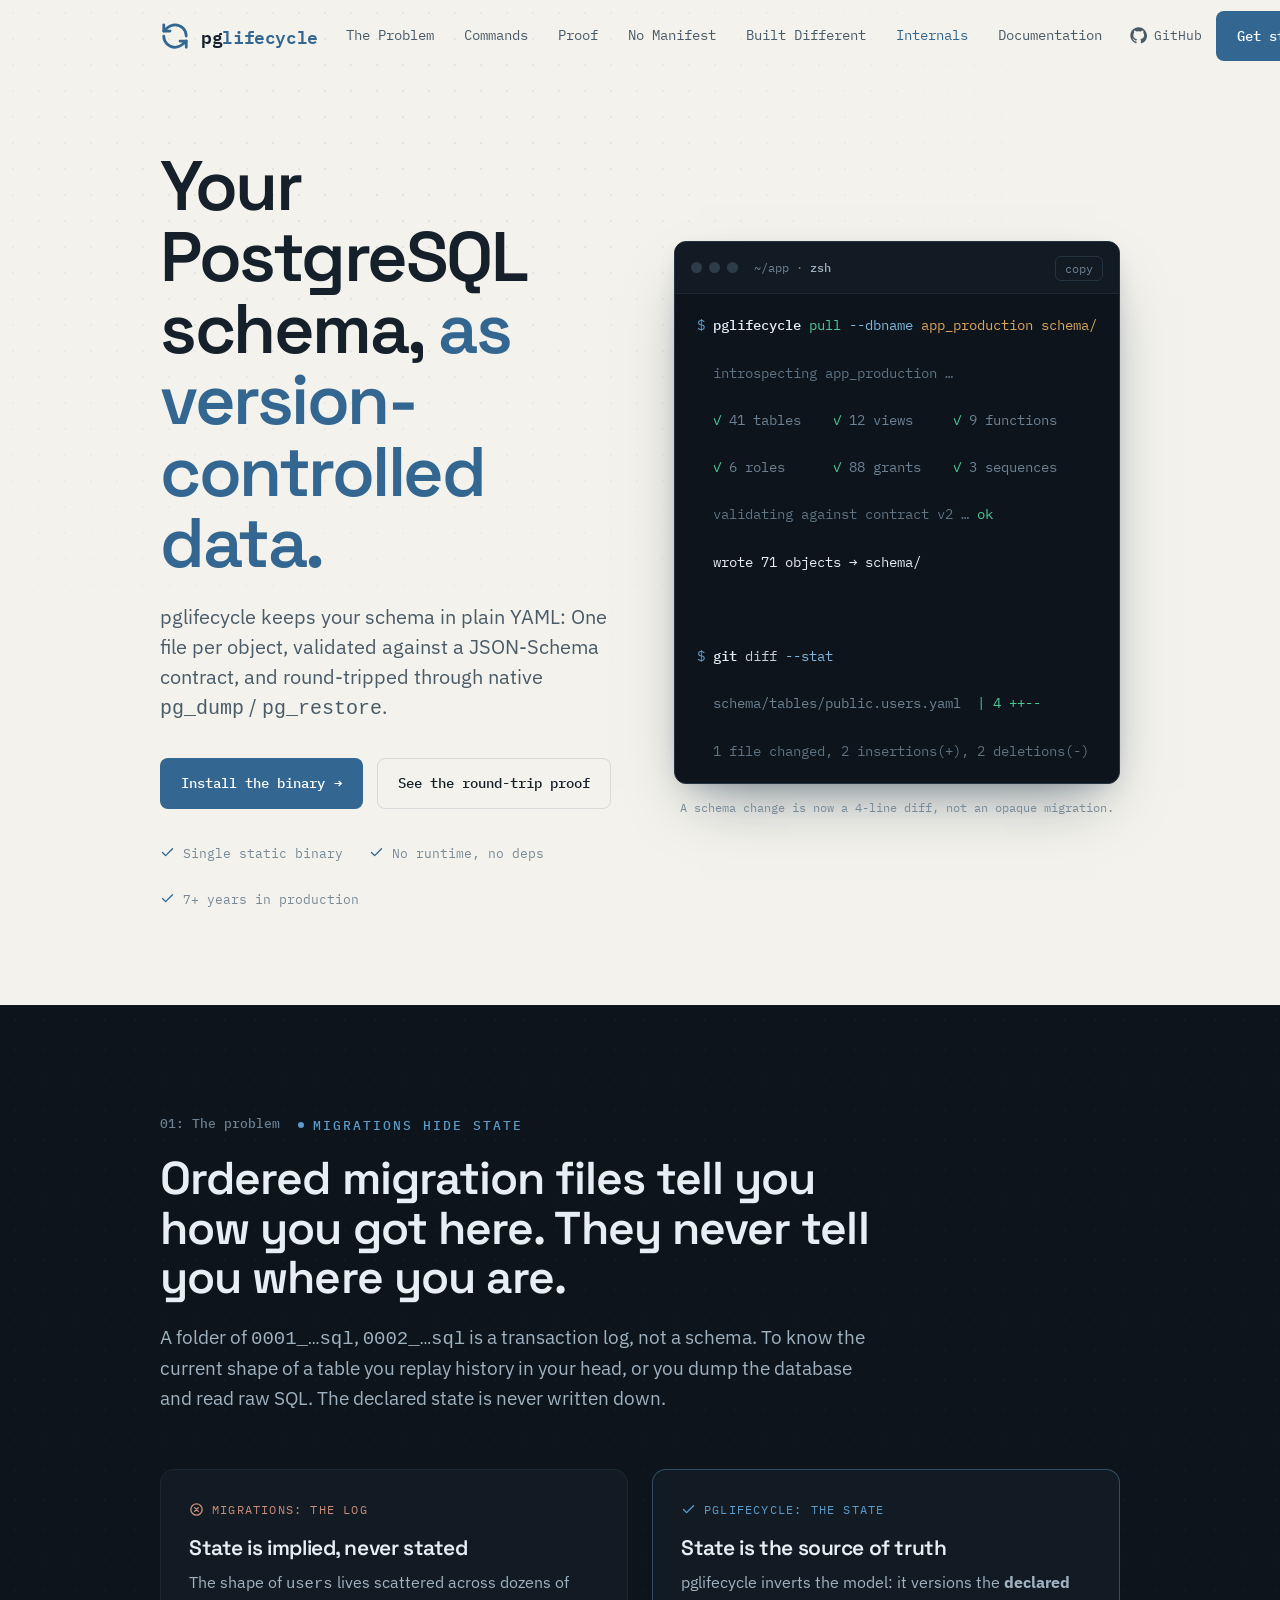
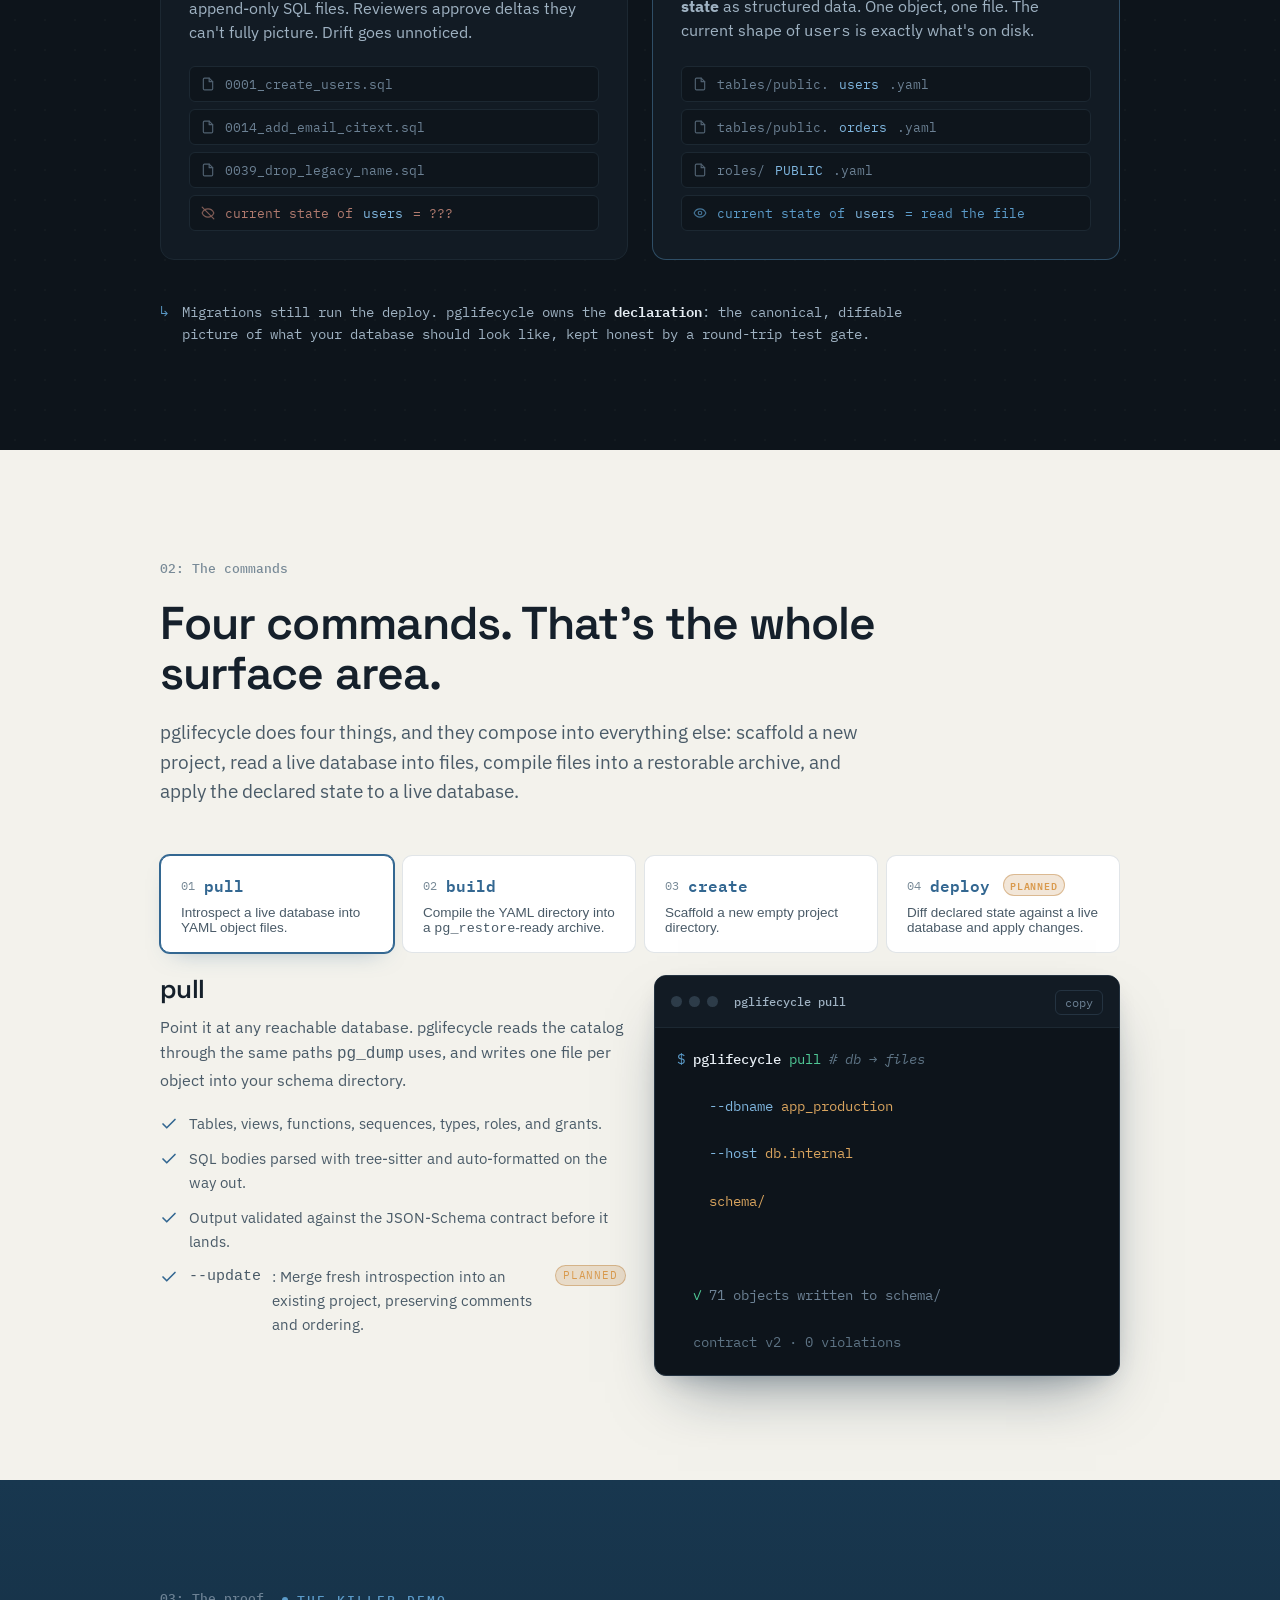
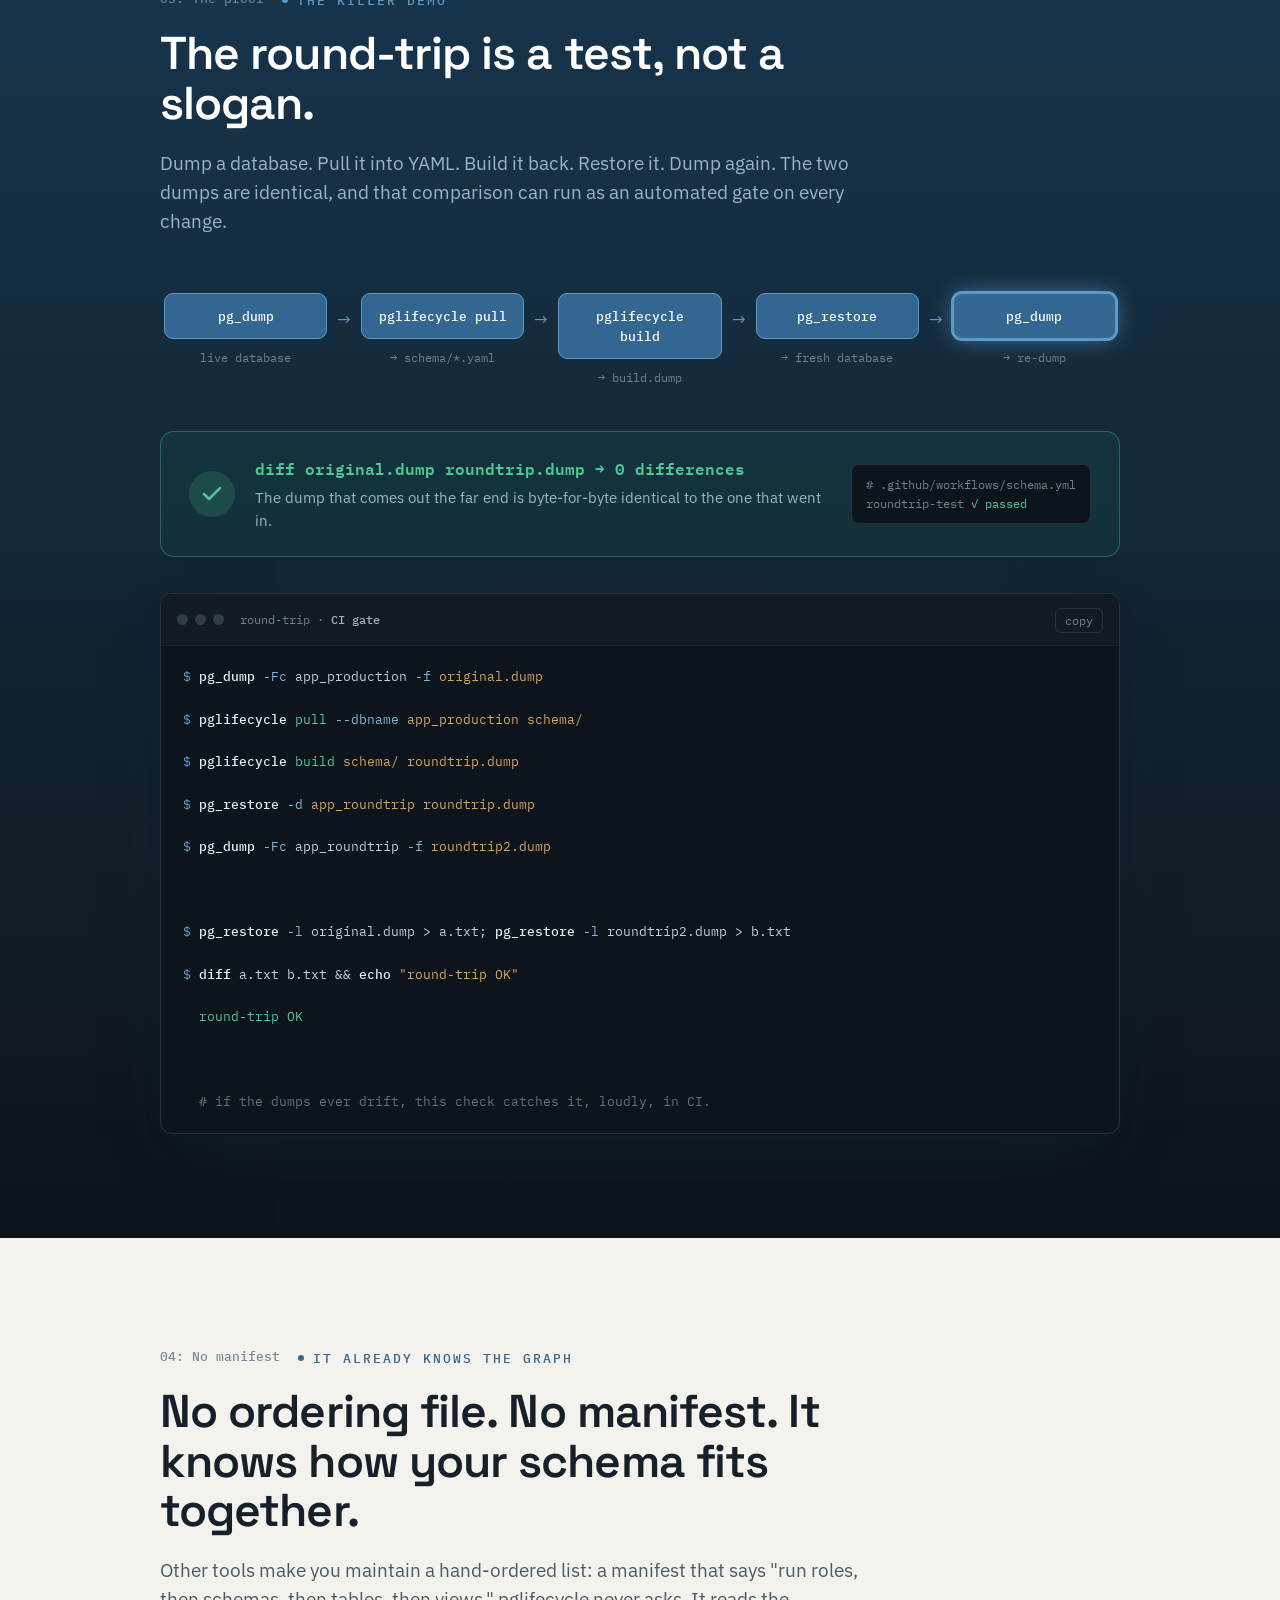
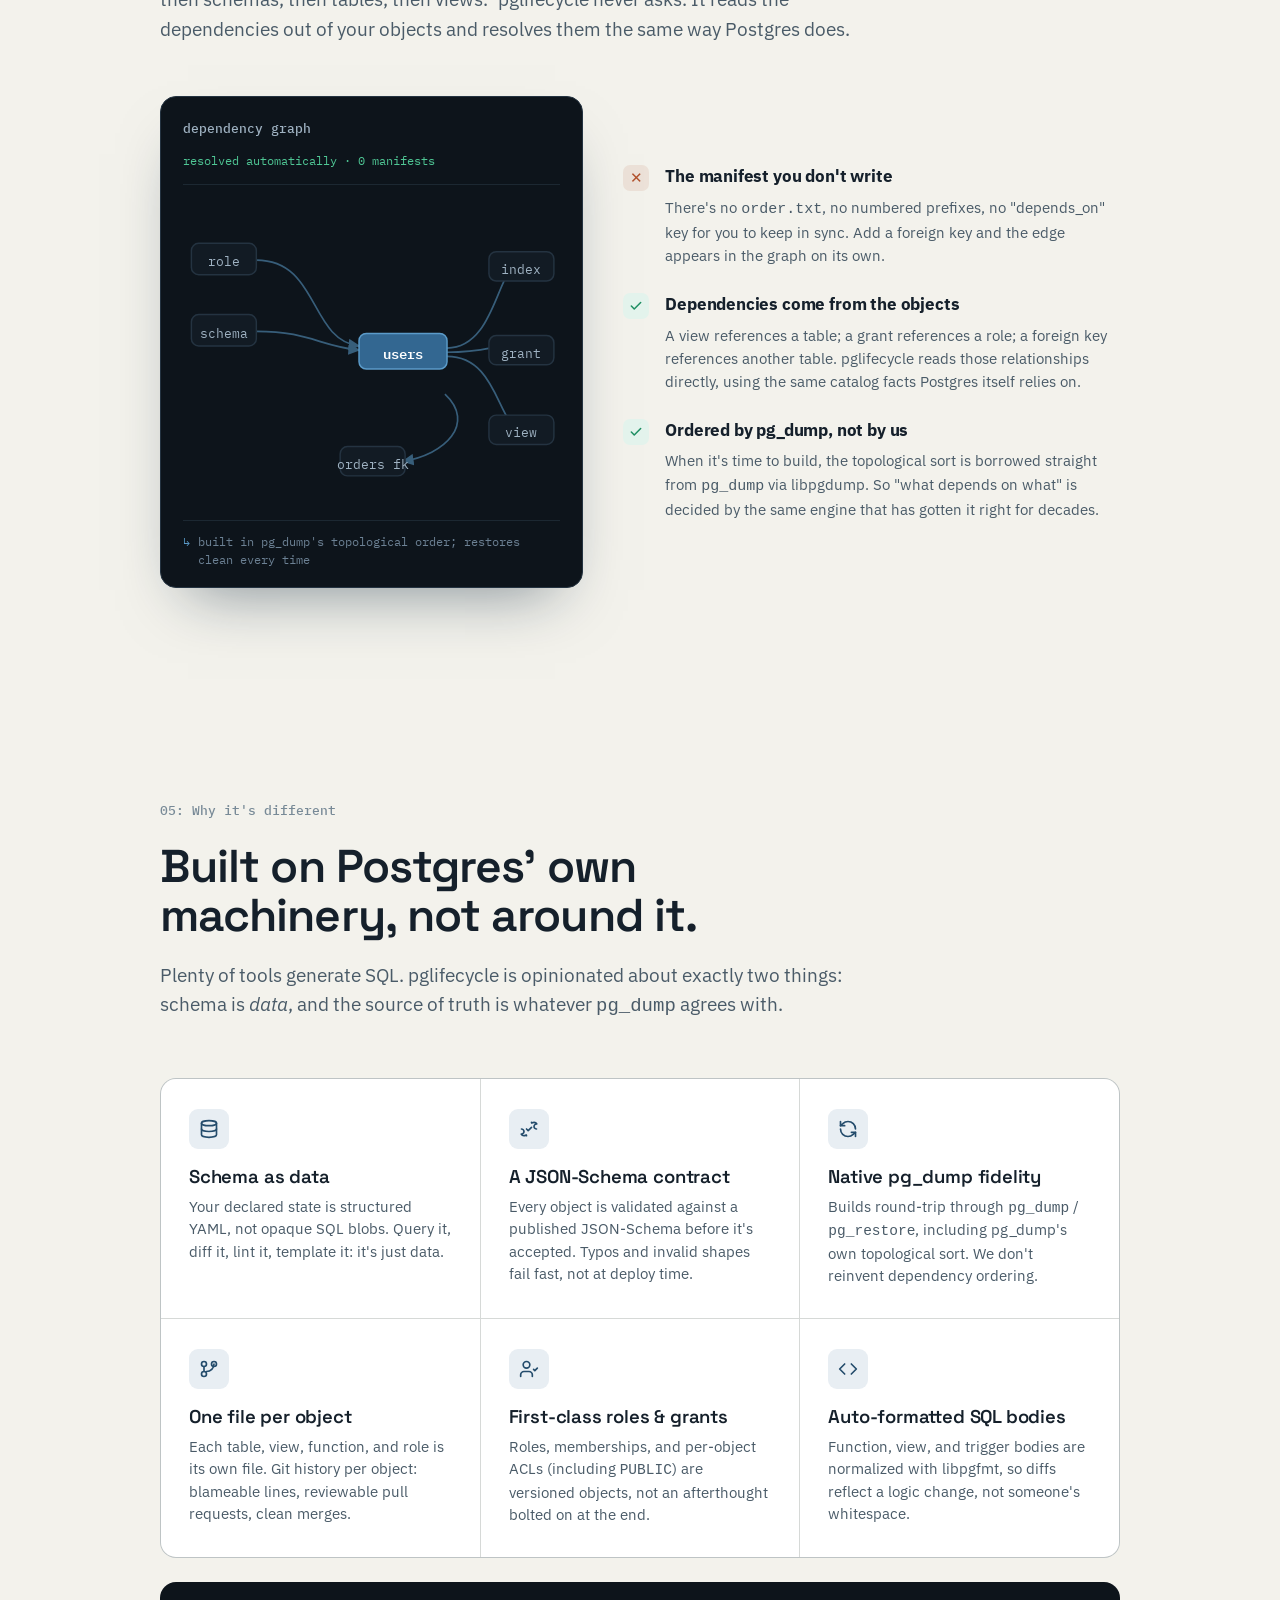
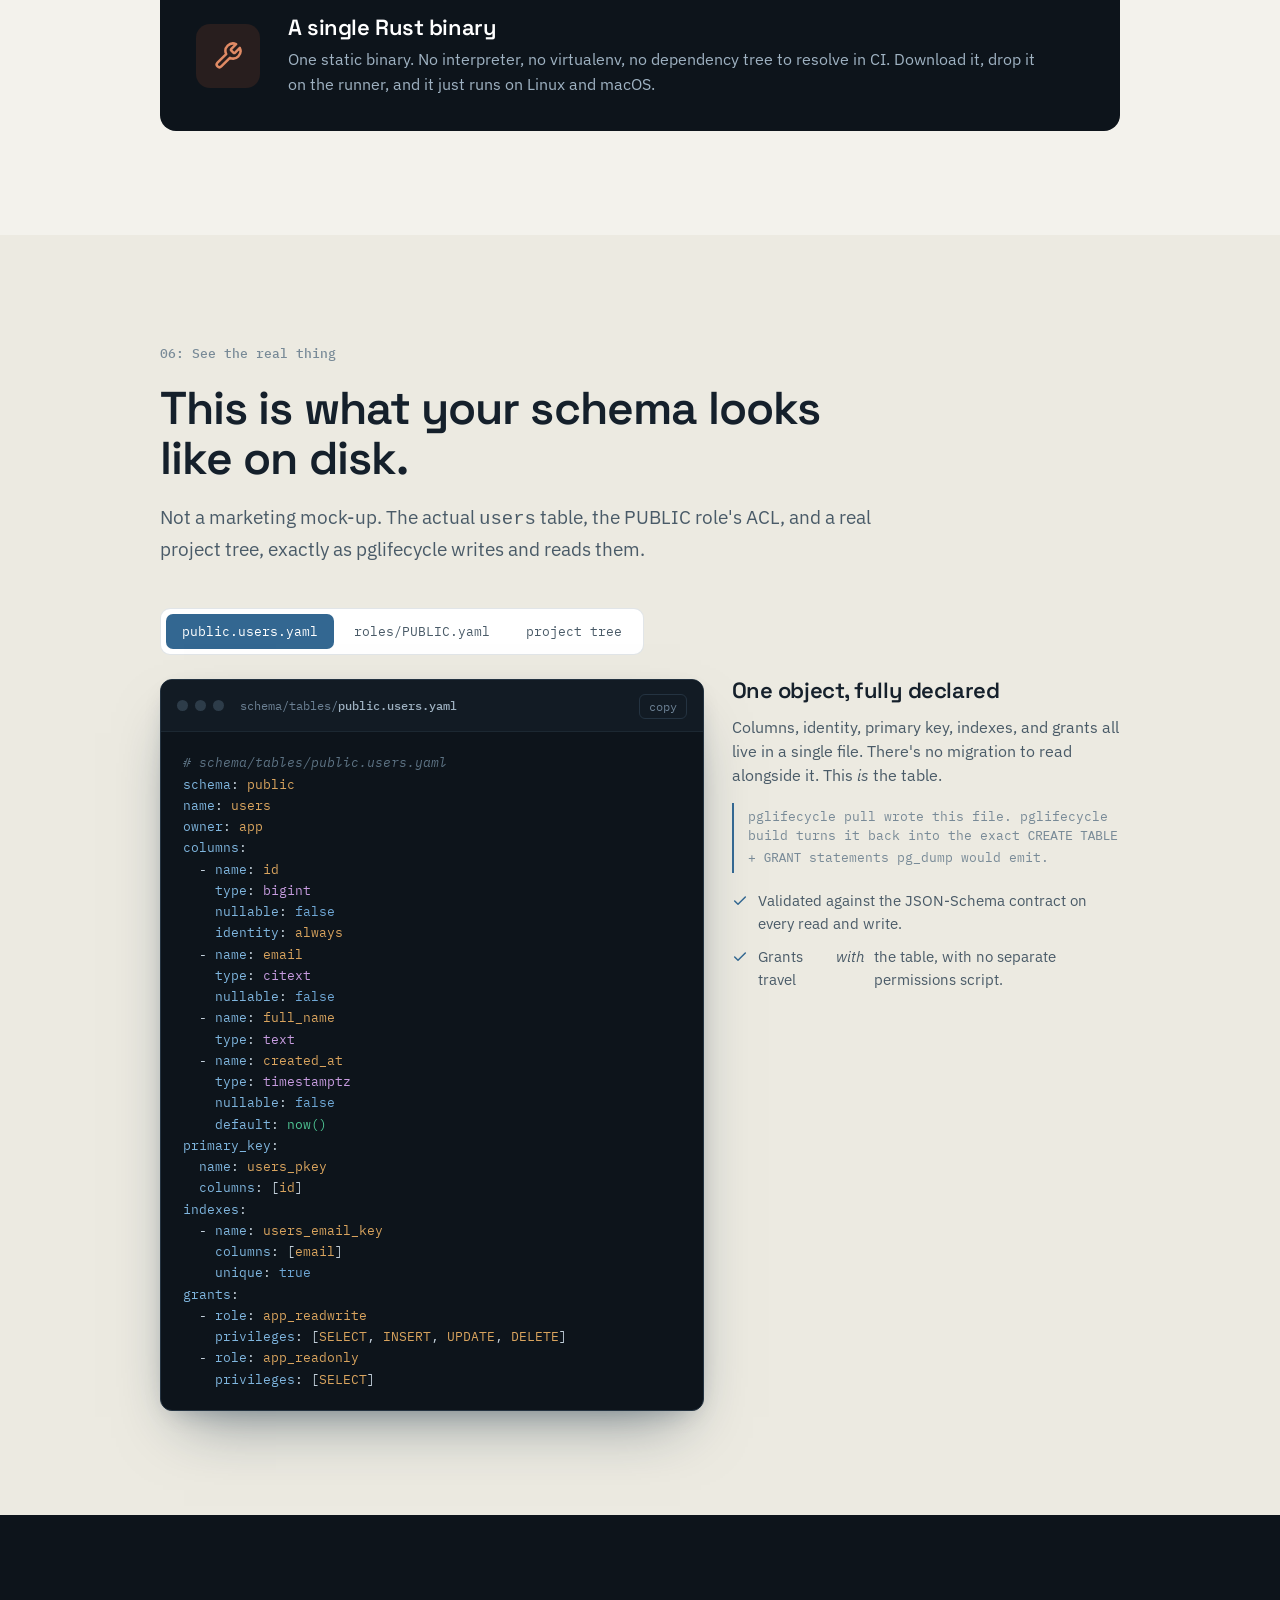
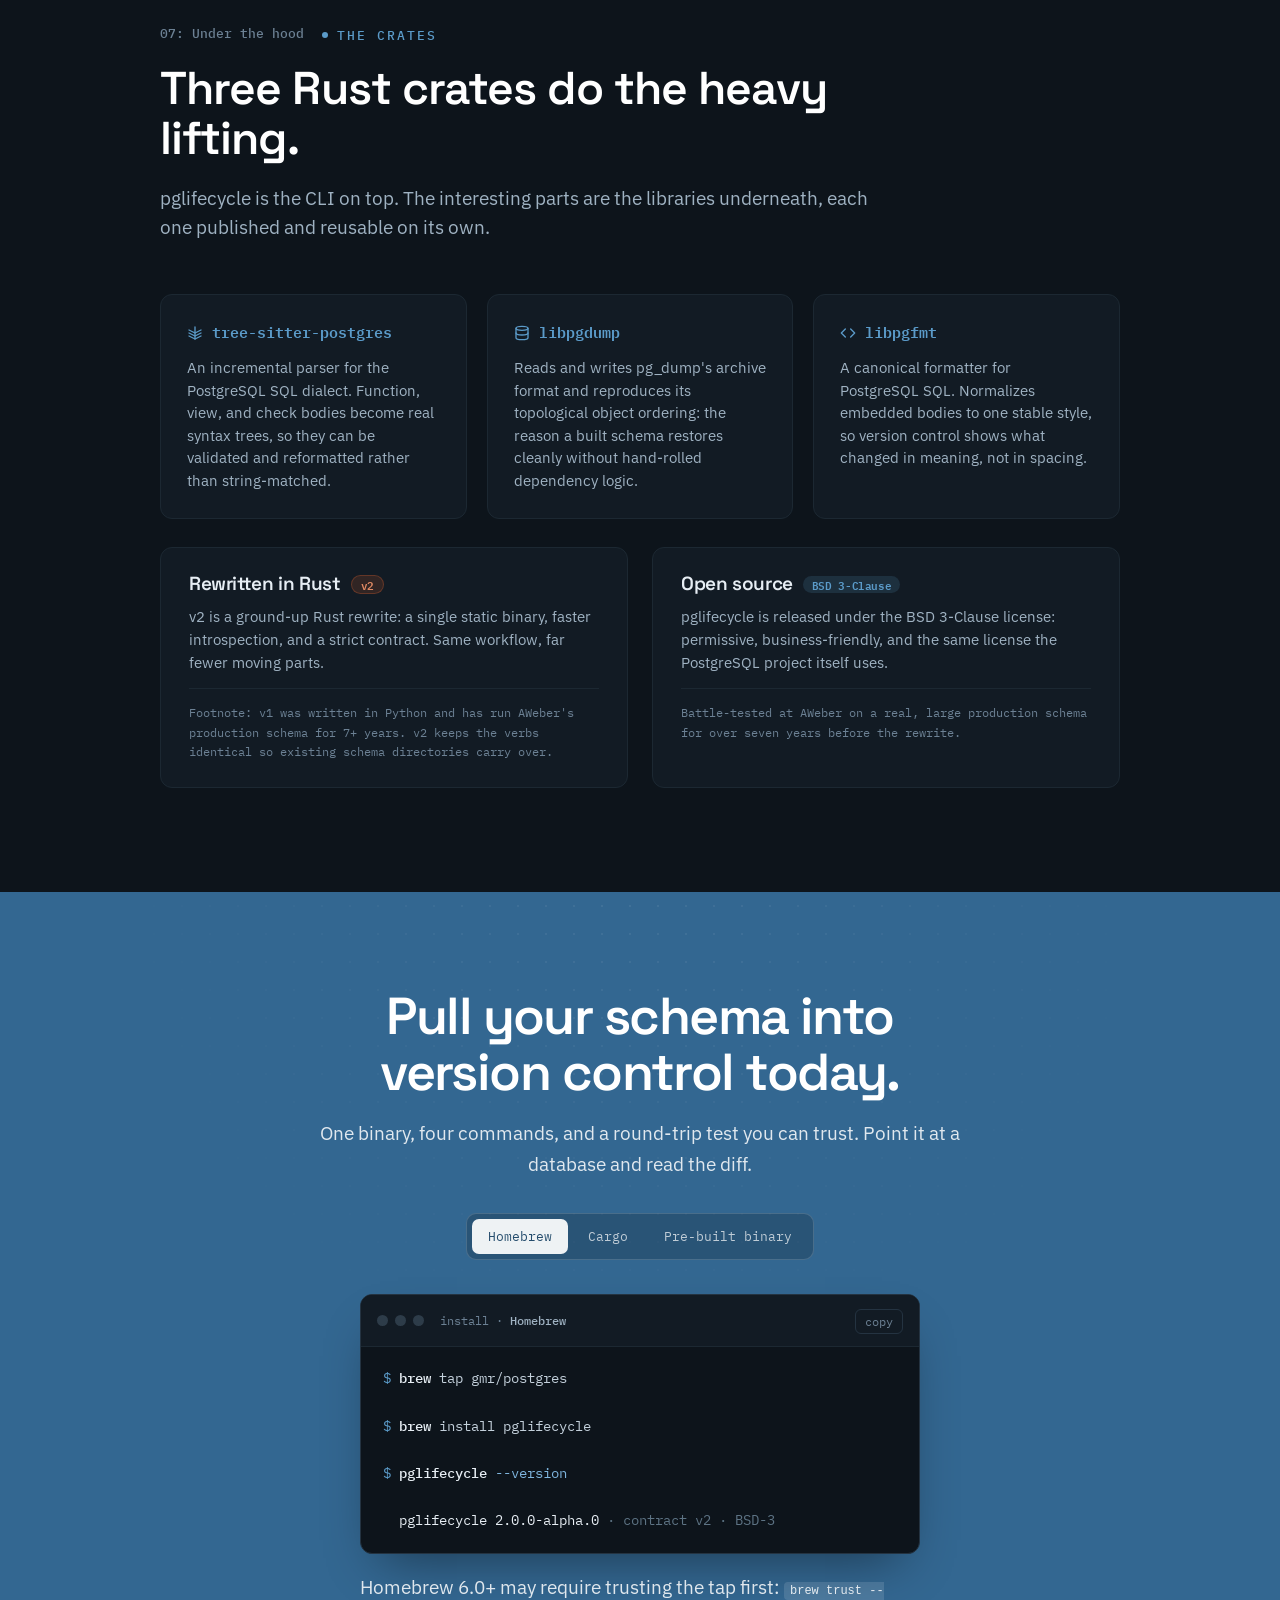
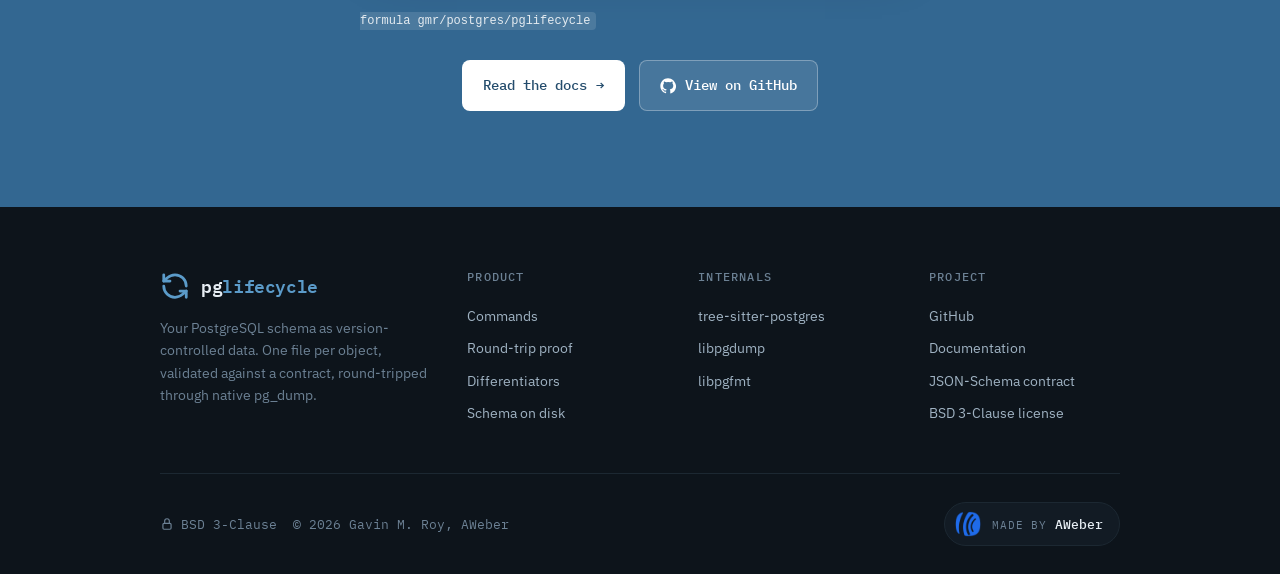
==== commit c348cc2c: "Remove "How people describe it" section from homepage" ====
--- a/index.html
+++ b/index.html
@@ -60,13 +60,6 @@
         <span class="item"><svg width="15" height="15" viewBox="0 0 24 24" fill="none" stroke="currentColor" stroke-width="2.2" stroke-linecap="round" stroke-linejoin="round"><polyline points="20 6 9 17 4 12"/></svg> Single static binary</span>
         <span class="item"><svg width="15" height="15" viewBox="0 0 24 24" fill="none" stroke="currentColor" stroke-width="2.2" stroke-linecap="round" stroke-linejoin="round"><polyline points="20 6 9 17 4 12"/></svg> No runtime, no deps</span>
         <span class="item"><svg width="15" height="15" viewBox="0 0 24 24" fill="none" stroke="currentColor" stroke-width="2.2" stroke-linecap="round" stroke-linejoin="round"><polyline points="20 6 9 17 4 12"/></svg> 7+ years in production</span>
-      </div>
-
-      <div class="oneliners reveal">
-        <div class="label">How people describe it</div>
-        <div class="oneliner"><span class="n">01</span><span>Git for your database schema, declared as data rather than migrations.</span></div>
-        <div class="oneliner"><span class="n">02</span><span>Introspect a live Postgres database into reviewable YAML, then build it back, byte-for-byte.</span></div>
-        <div class="oneliner"><span class="n">03</span><span>A declarative schema toolkit that speaks <code>pg_dump</code> fluently.</span></div>
       </div>
     </div>
 
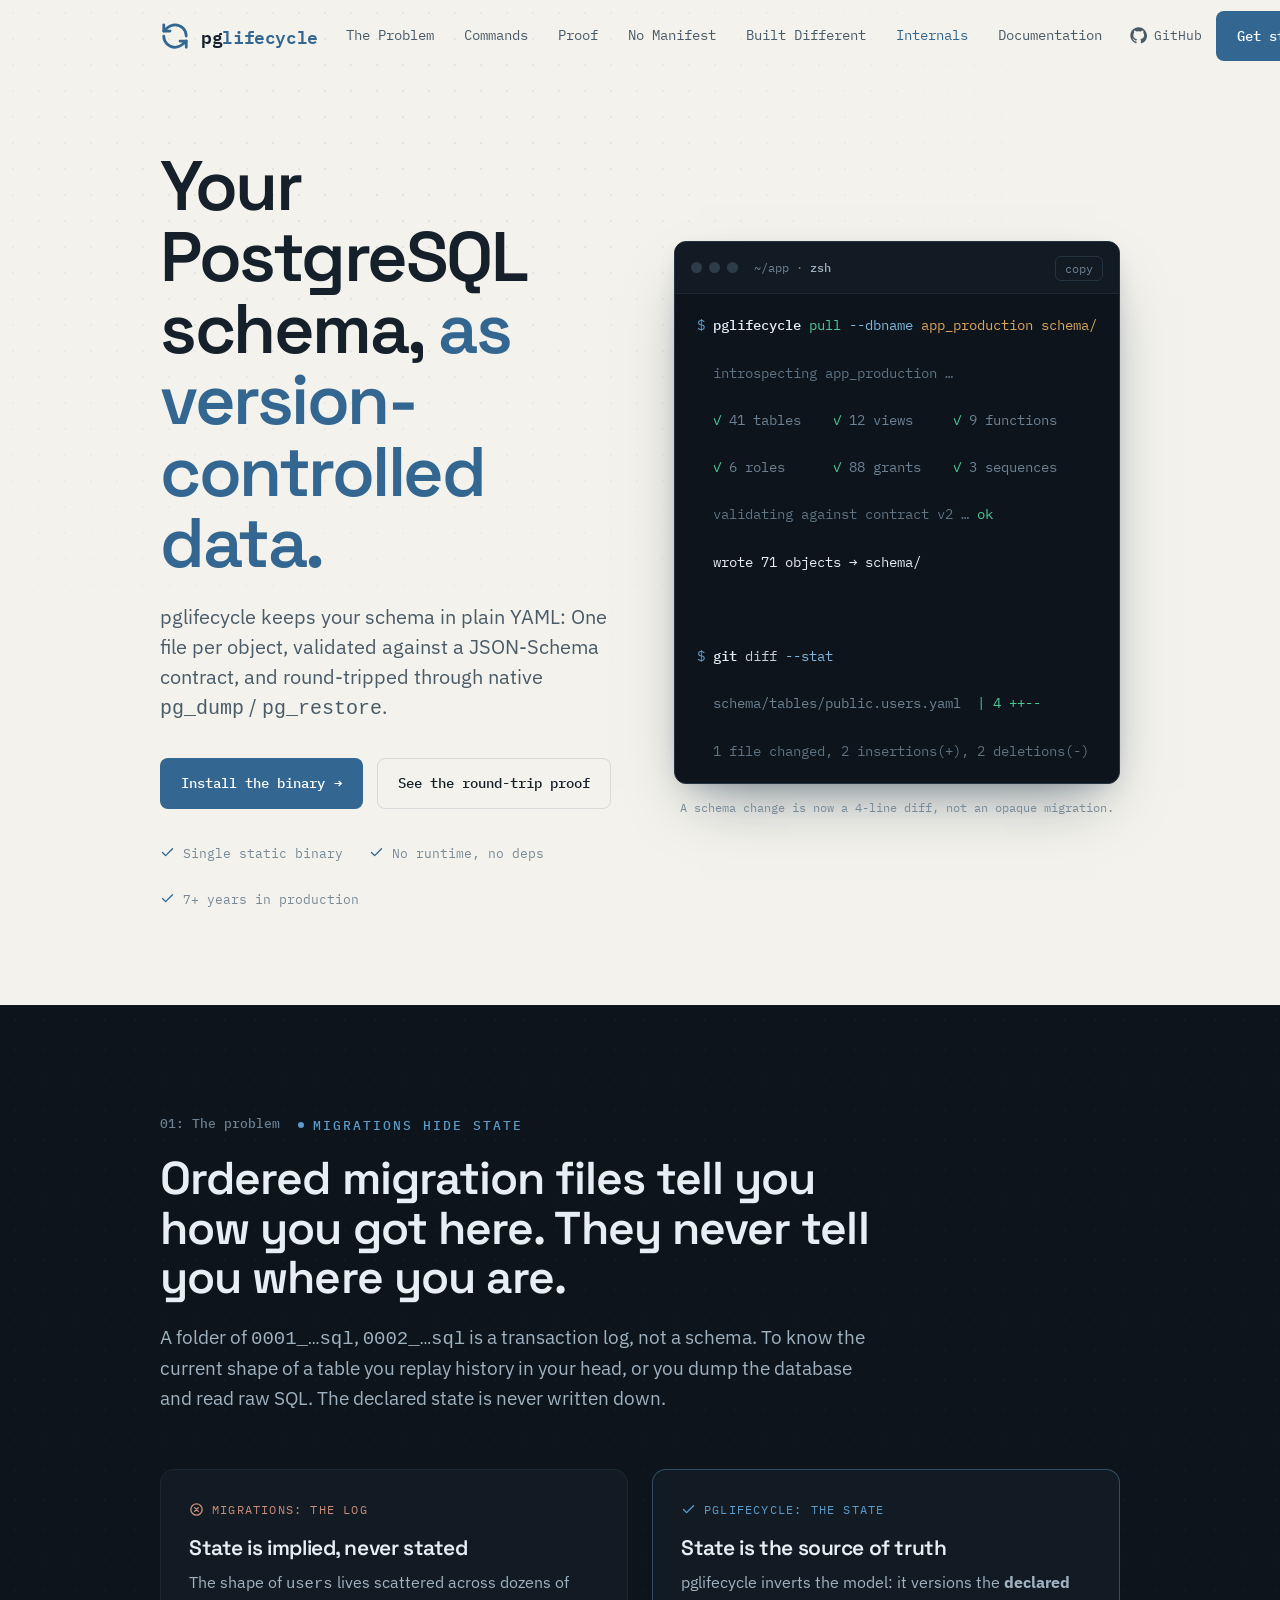
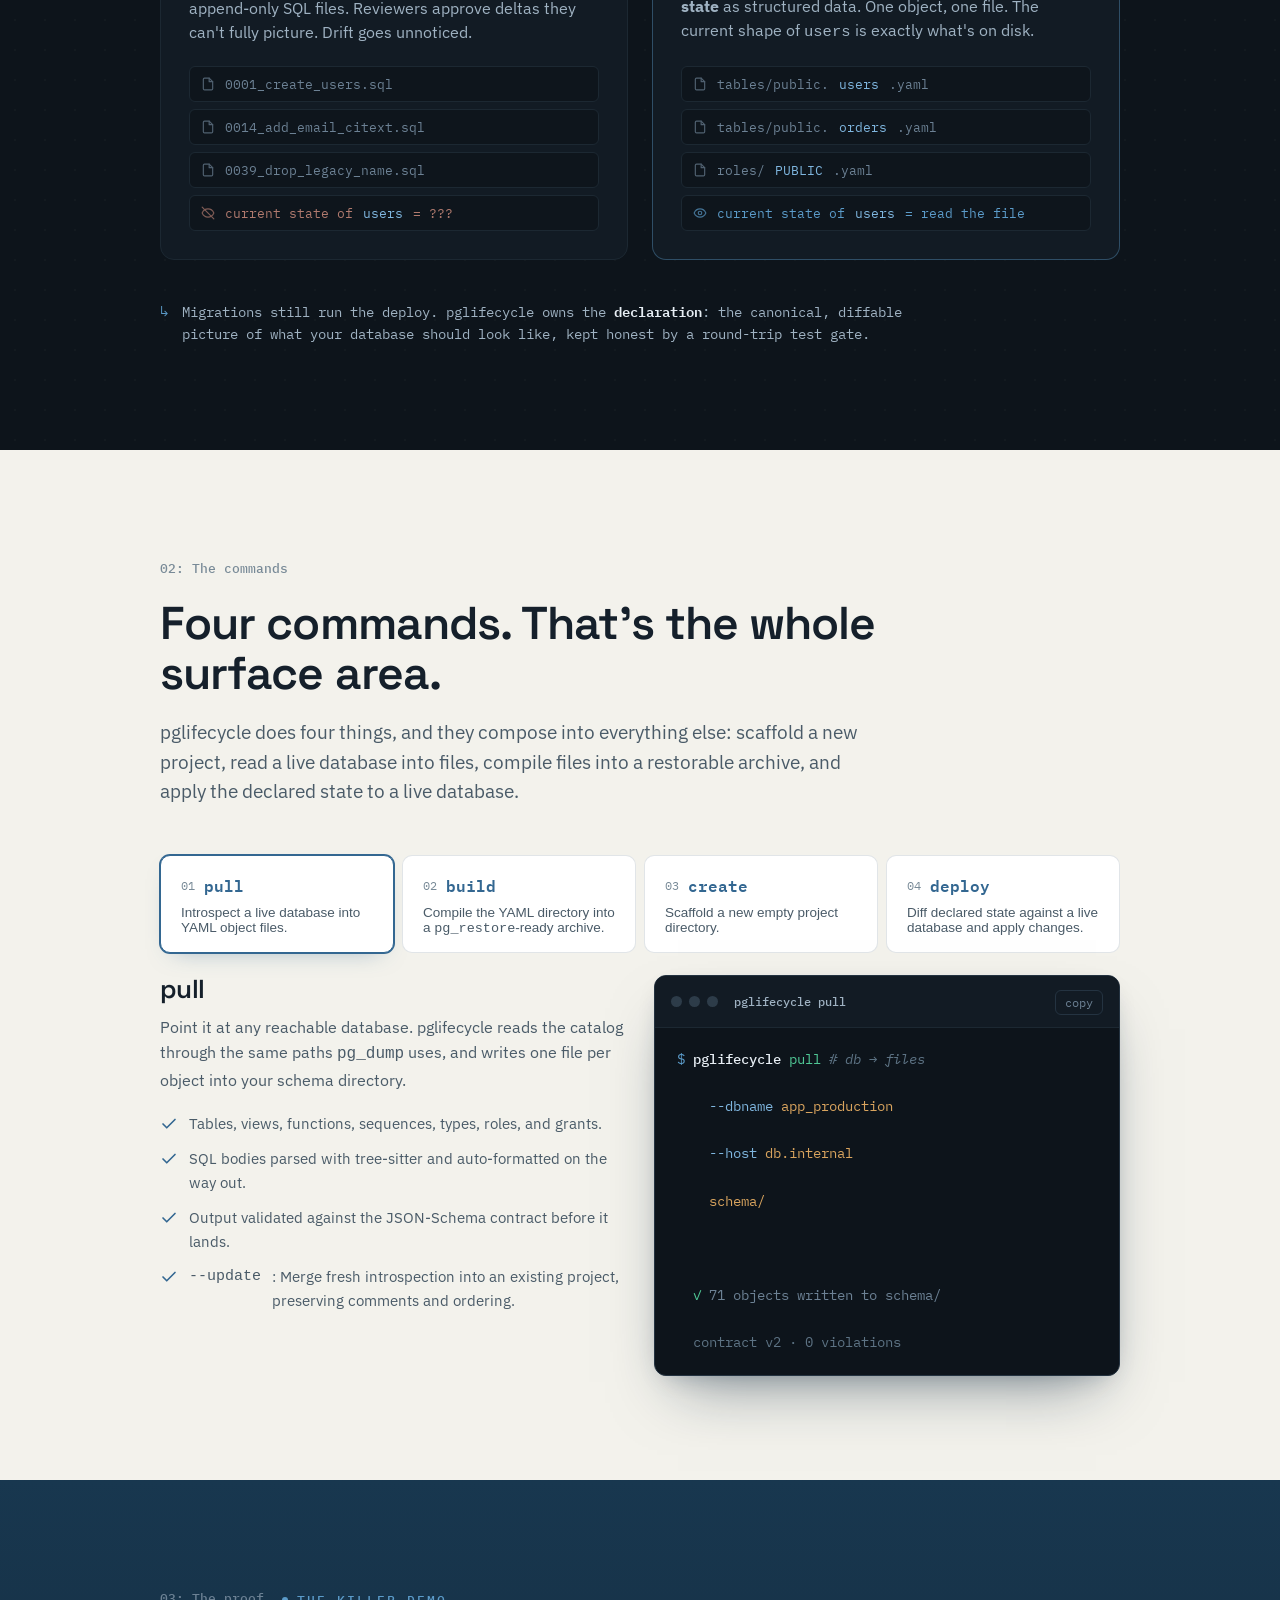
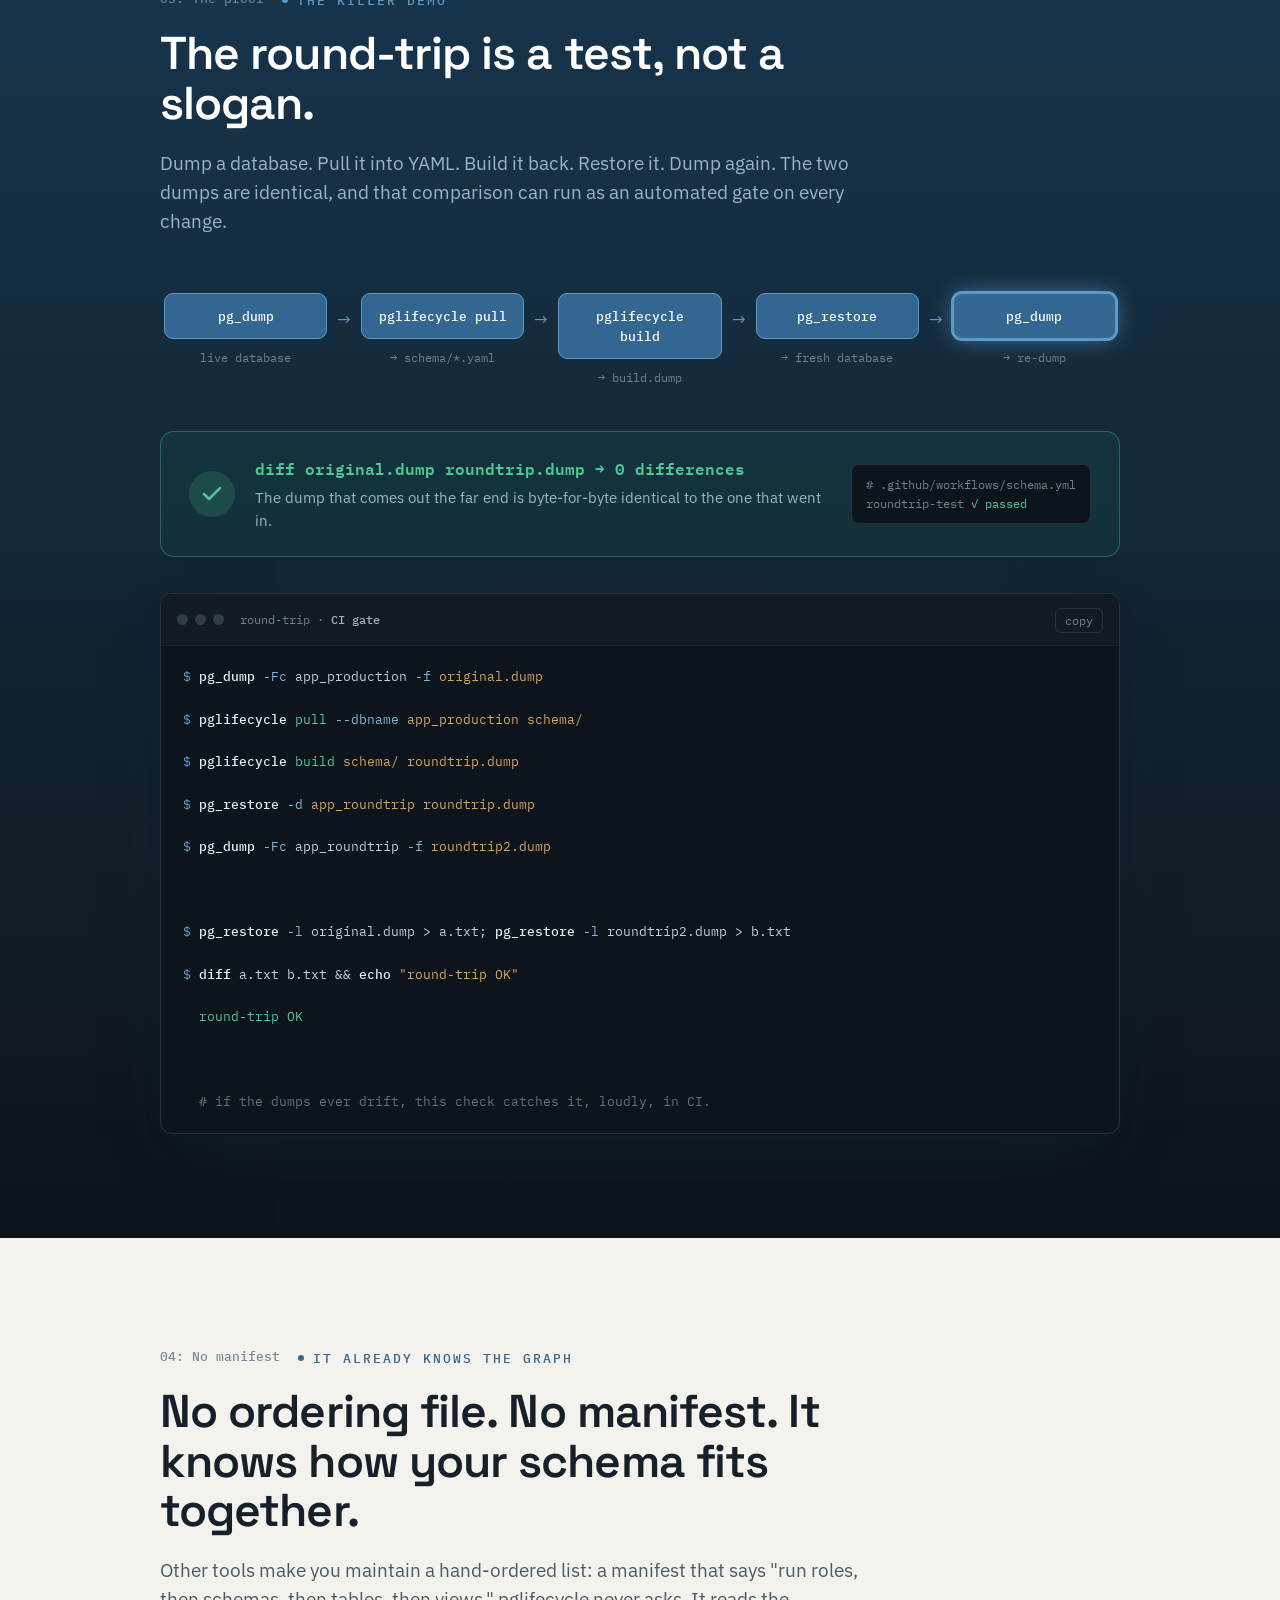
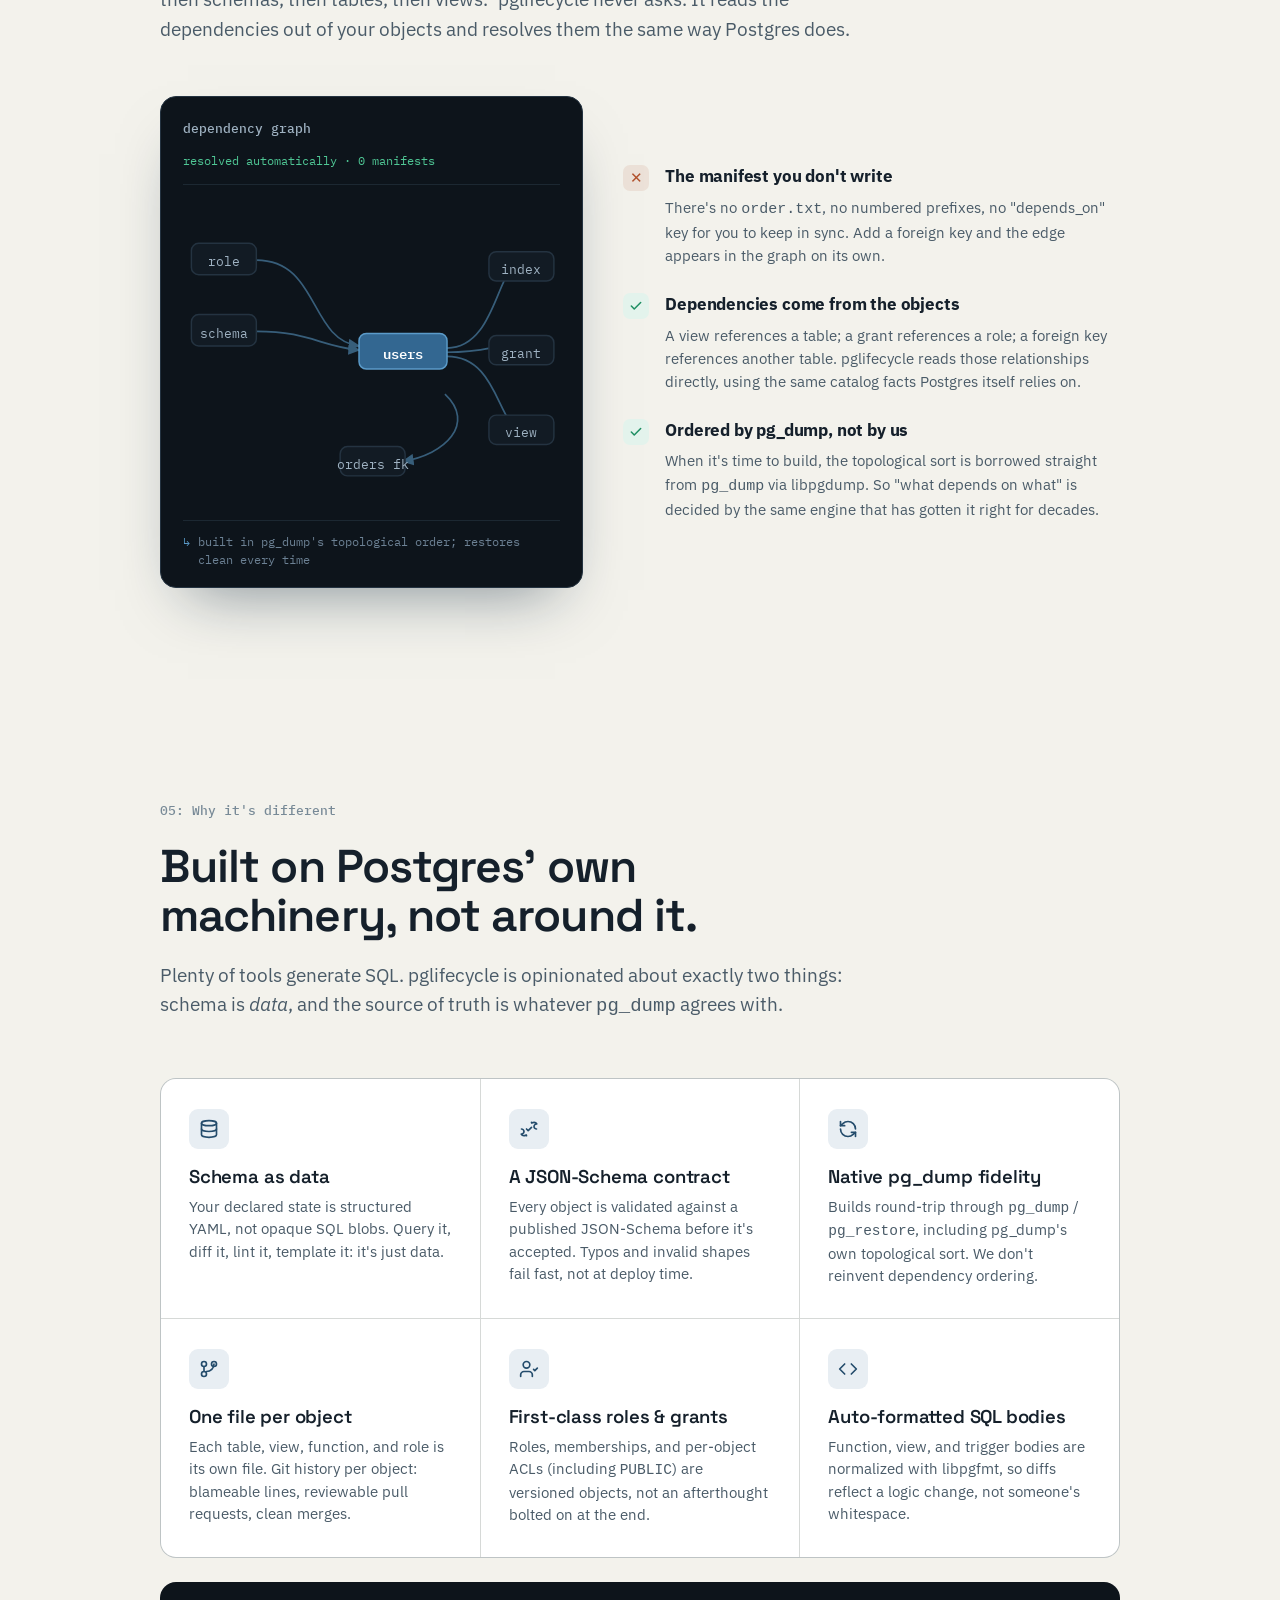
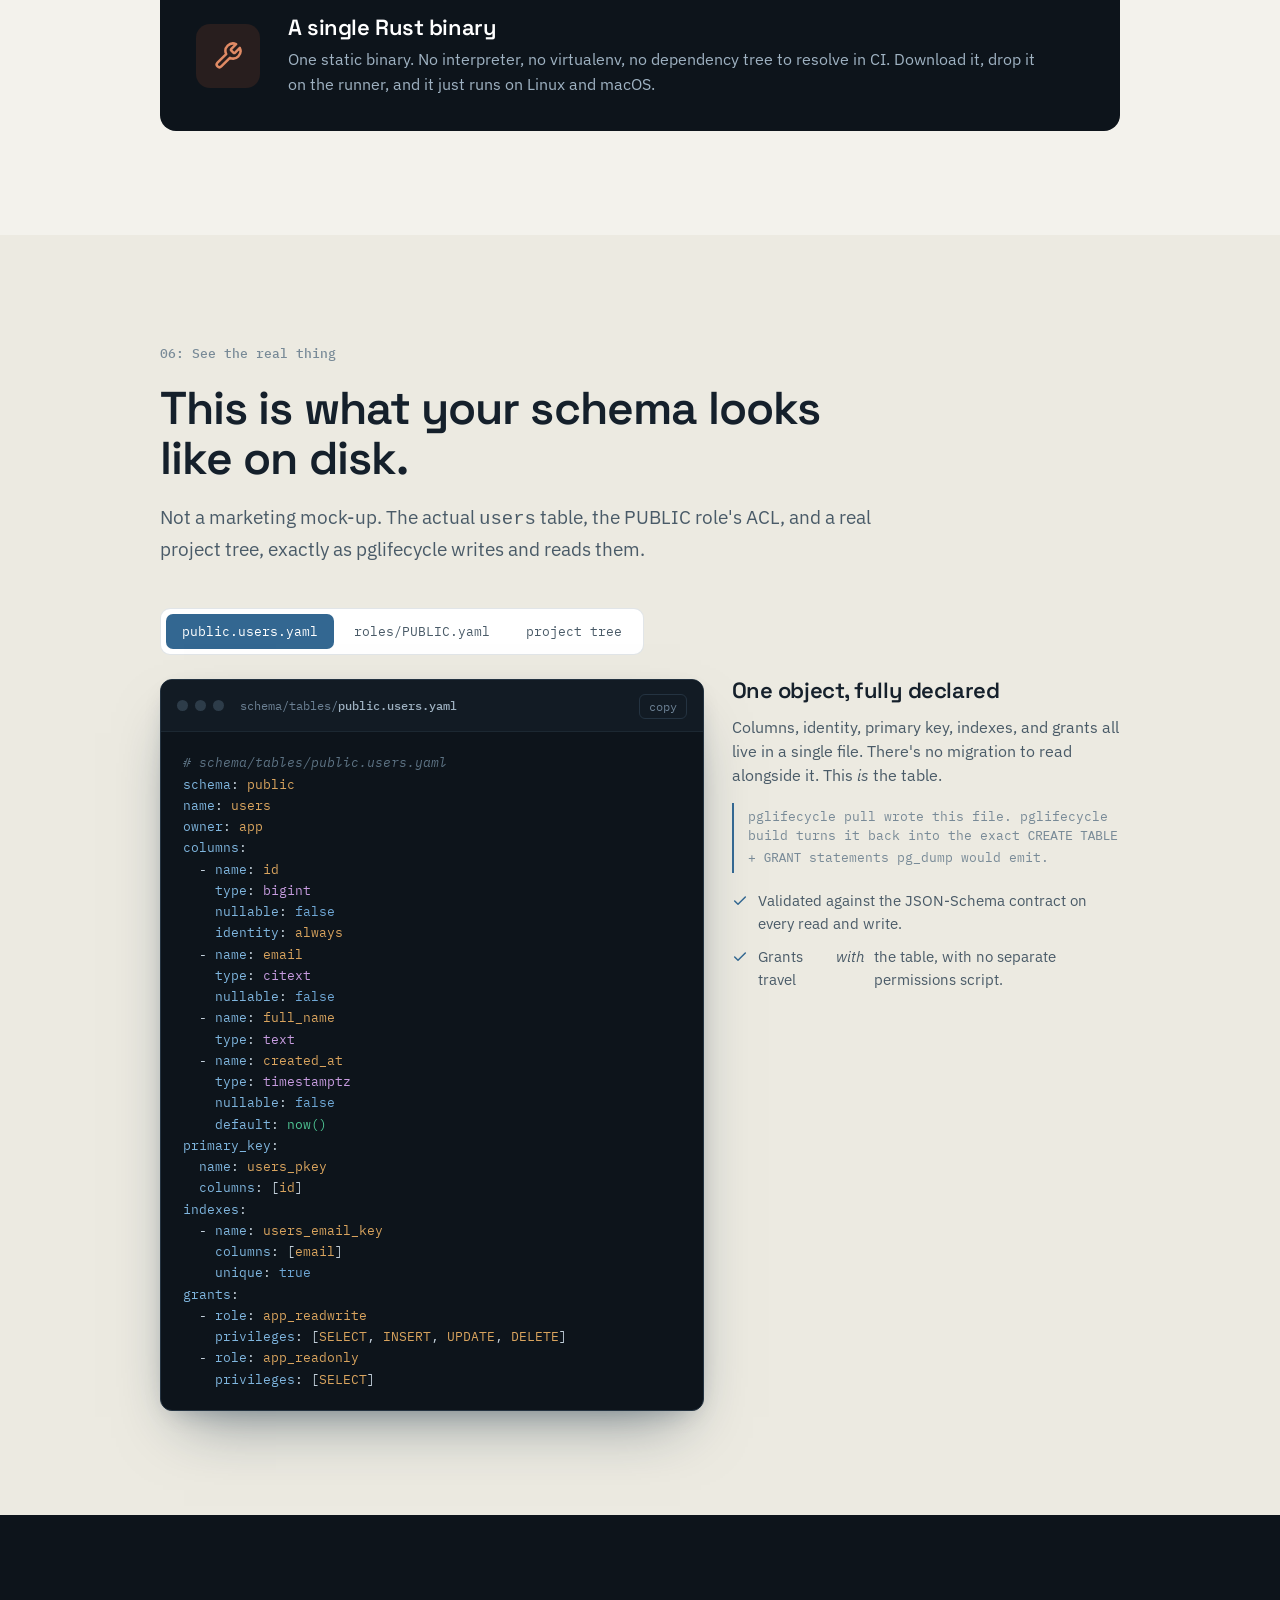
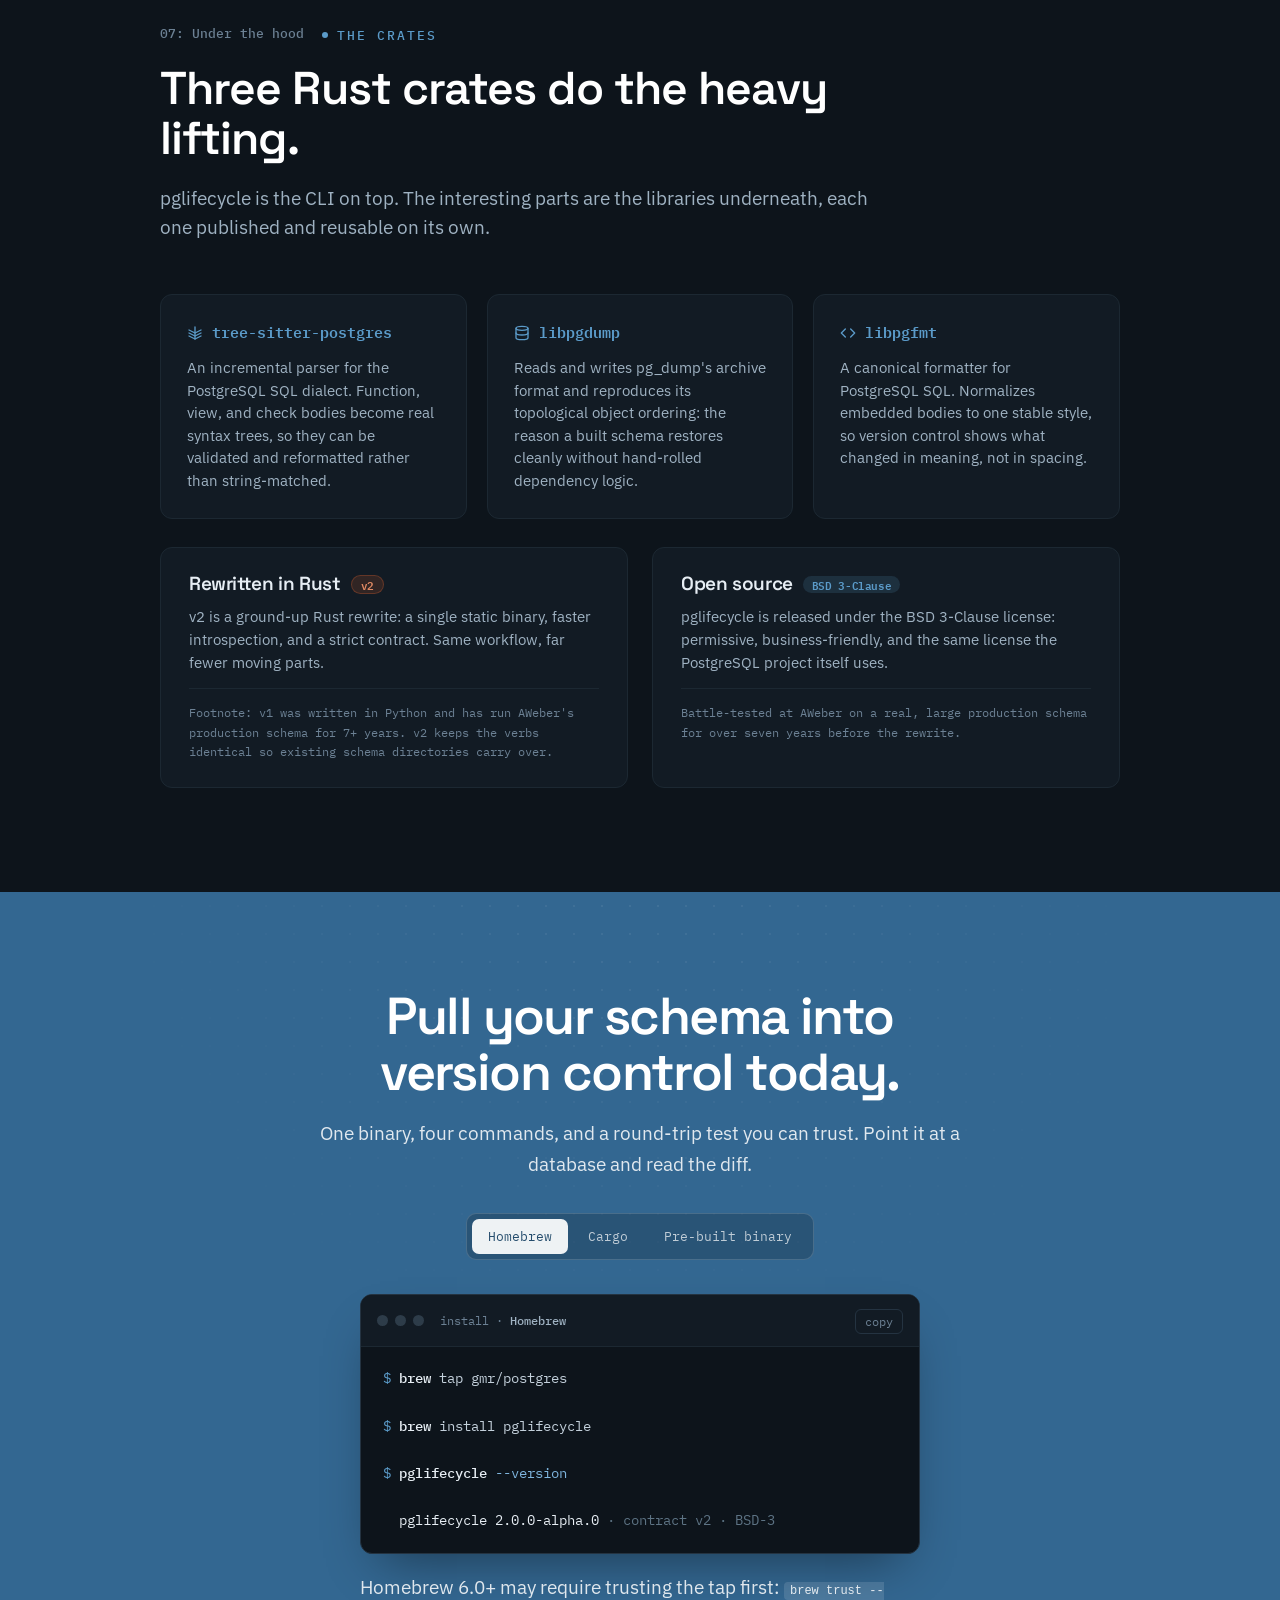
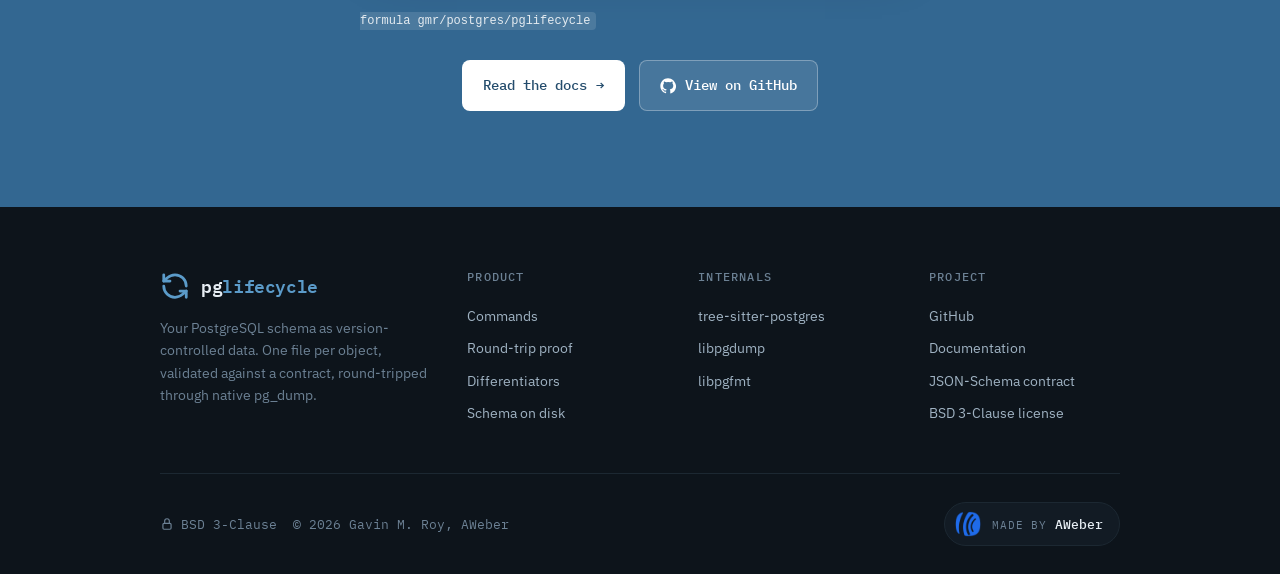
==== commit 4bff9d8e: "Remove planned status indicators from deploy feature" ====
--- a/index.html
+++ b/index.html
@@ -160,7 +160,7 @@
         <span class="vdesc">Scaffold a new empty project directory.</span>
       </button>
       <button class="verb-tab" data-verb="deploy">
-        <span class="vname"><span class="num">04</span>deploy <span class="pill" style="font-size:10px;padding:1px 6px;vertical-align:middle;margin-left:4px;">planned</span></span>
+        <span class="vname"><span class="num">04</span>deploy</span>
         <span class="vdesc">Diff declared state against a live database and apply changes.</span>
       </button>
     </div>
@@ -174,7 +174,7 @@
           <li><svg width="18" height="18" viewBox="0 0 24 24" fill="none" stroke="currentColor" stroke-width="2.2" stroke-linecap="round" stroke-linejoin="round"><path d="M20 6 9 17l-5-5"/></svg> Tables, views, functions, sequences, types, roles, and grants.</li>
           <li><svg width="18" height="18" viewBox="0 0 24 24" fill="none" stroke="currentColor" stroke-width="2.2" stroke-linecap="round" stroke-linejoin="round"><path d="M20 6 9 17l-5-5"/></svg> SQL bodies parsed with tree-sitter and auto-formatted on the way out.</li>
           <li><svg width="18" height="18" viewBox="0 0 24 24" fill="none" stroke="currentColor" stroke-width="2.2" stroke-linecap="round" stroke-linejoin="round"><path d="M20 6 9 17l-5-5"/></svg> Output validated against the JSON-Schema contract before it lands.</li>
-          <li><svg width="18" height="18" viewBox="0 0 24 24" fill="none" stroke="currentColor" stroke-width="2.2" stroke-linecap="round" stroke-linejoin="round"><path d="M20 6 9 17l-5-5"/></svg> <code style="white-space:nowrap">--update</code>: Merge fresh introspection into an existing project, preserving comments and ordering. <span class="pill" style="font-size:11px;padding:1px 7px;vertical-align:middle;">planned</span></li>
+          <li><svg width="18" height="18" viewBox="0 0 24 24" fill="none" stroke="currentColor" stroke-width="2.2" stroke-linecap="round" stroke-linejoin="round"><path d="M20 6 9 17l-5-5"/></svg> <code style="white-space:nowrap">--update</code>: Merge fresh introspection into an existing project, preserving comments and ordering.</li>
         </ul>
       </div>
       <div class="reveal">
@@ -247,7 +247,7 @@
     <!-- DEPLOY -->
     <div class="verb-panel" data-panel="deploy">
       <div class="verb-detail reveal">
-        <h3>deploy <span class="pill" style="font-size:11px;padding:2px 8px;vertical-align:middle;">planned</span></h3>
+        <h3>deploy</h3>
         <p>Diff the declared state against a live database and apply the delta with no migration files and no replay surprises. Today, deploys still run through your migration tool.</p>
         <ul>
           <li><svg width="18" height="18" viewBox="0 0 24 24" fill="none" stroke="currentColor" stroke-width="2.2" stroke-linecap="round" stroke-linejoin="round"><path d="M20 6 9 17l-5-5"/></svg> Computes the diff between the declared schema and the live catalog.</li>
@@ -257,7 +257,7 @@
       </div>
       <div class="reveal">
         <div class="term">
-          <div class="term-bar"><div class="term-dots"><i></i><i></i><i></i></div><span class="term-title"><b>pglifecycle deploy</b> <span style="opacity:.5;font-size:11px;">(planned)</span></span></div>
+          <div class="term-bar"><div class="term-dots"><i></i><i></i><i></i></div><span class="term-title"><b>pglifecycle deploy</b></span></div>
           <div class="term-body">
 <pre><span class="cmd"><span class="prompt">$ </span><span class="bin">pglifecycle</span> <span class="sub">deploy</span> <span class="t-com"># diff → apply</span></span>
 <span class="cmd">    <span class="arg">schema/</span> <span class="flag">--dbname</span> <span class="arg">app_production</span></span>
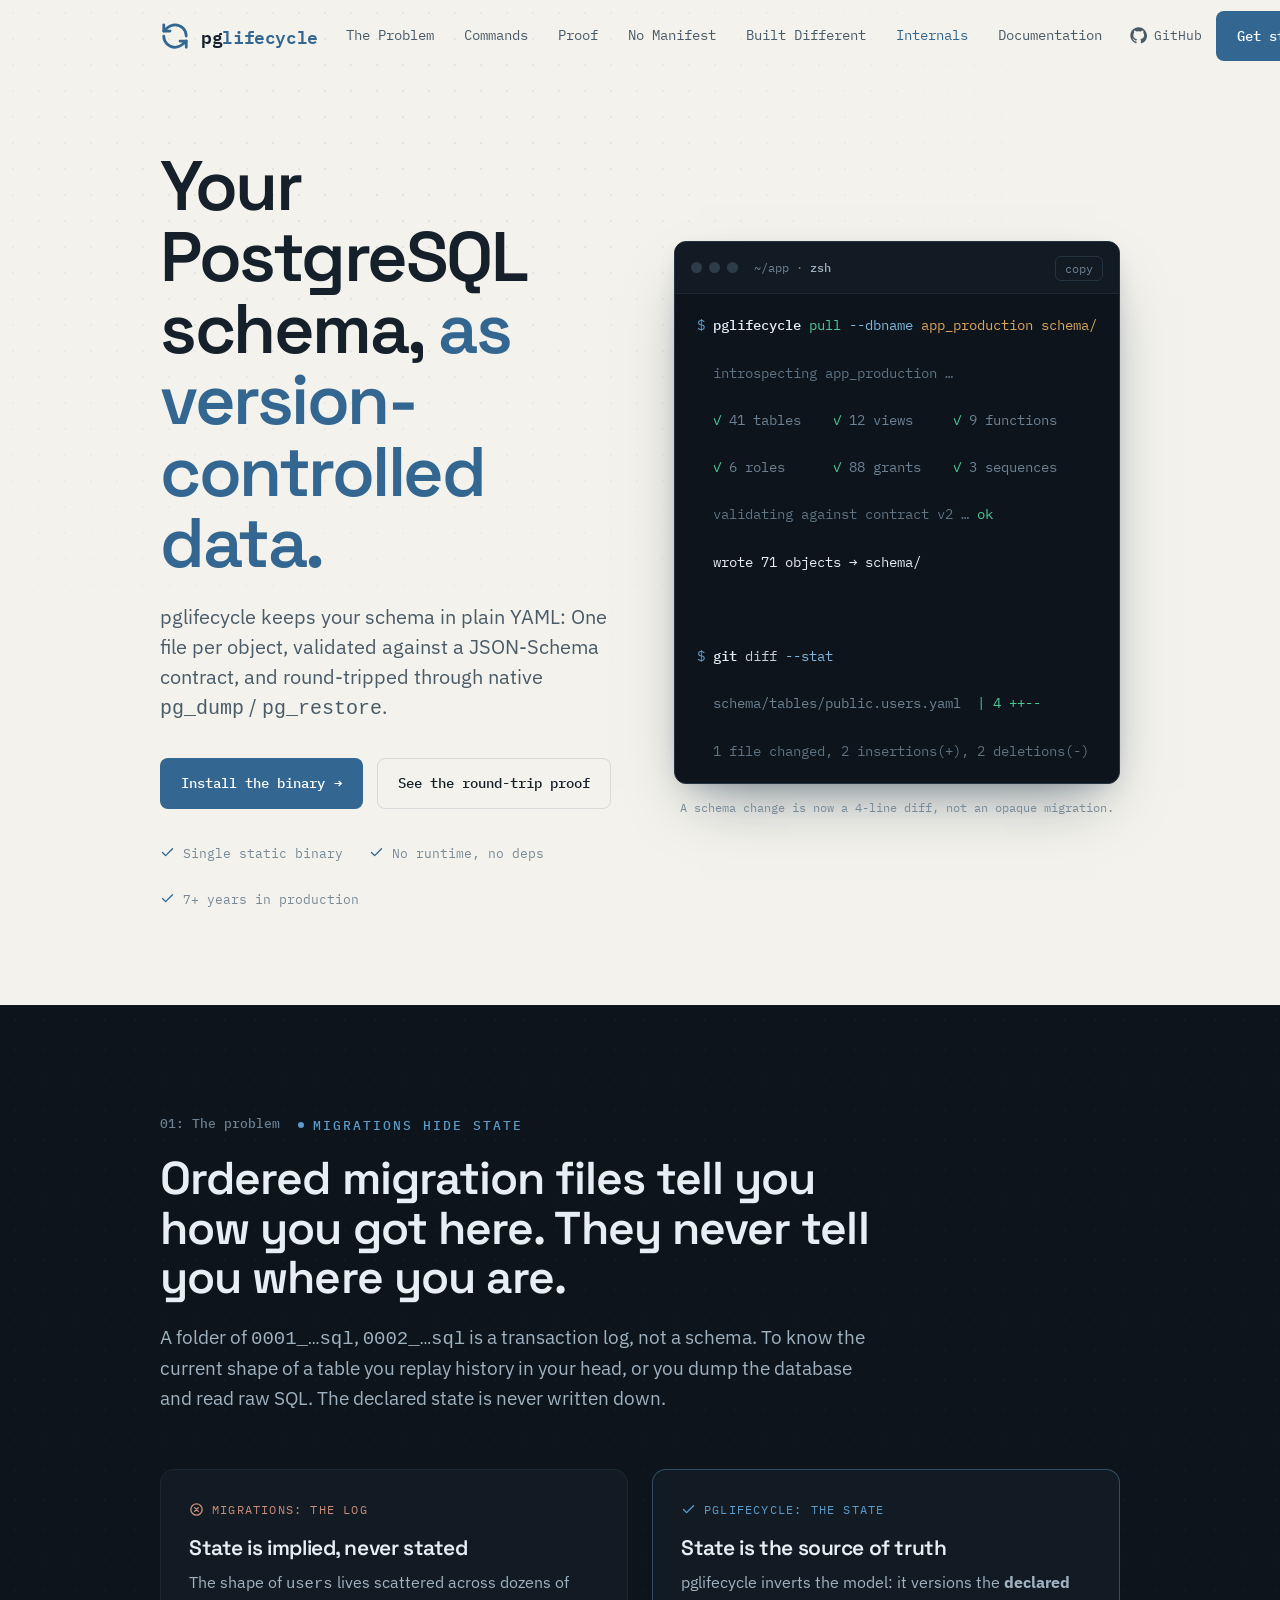
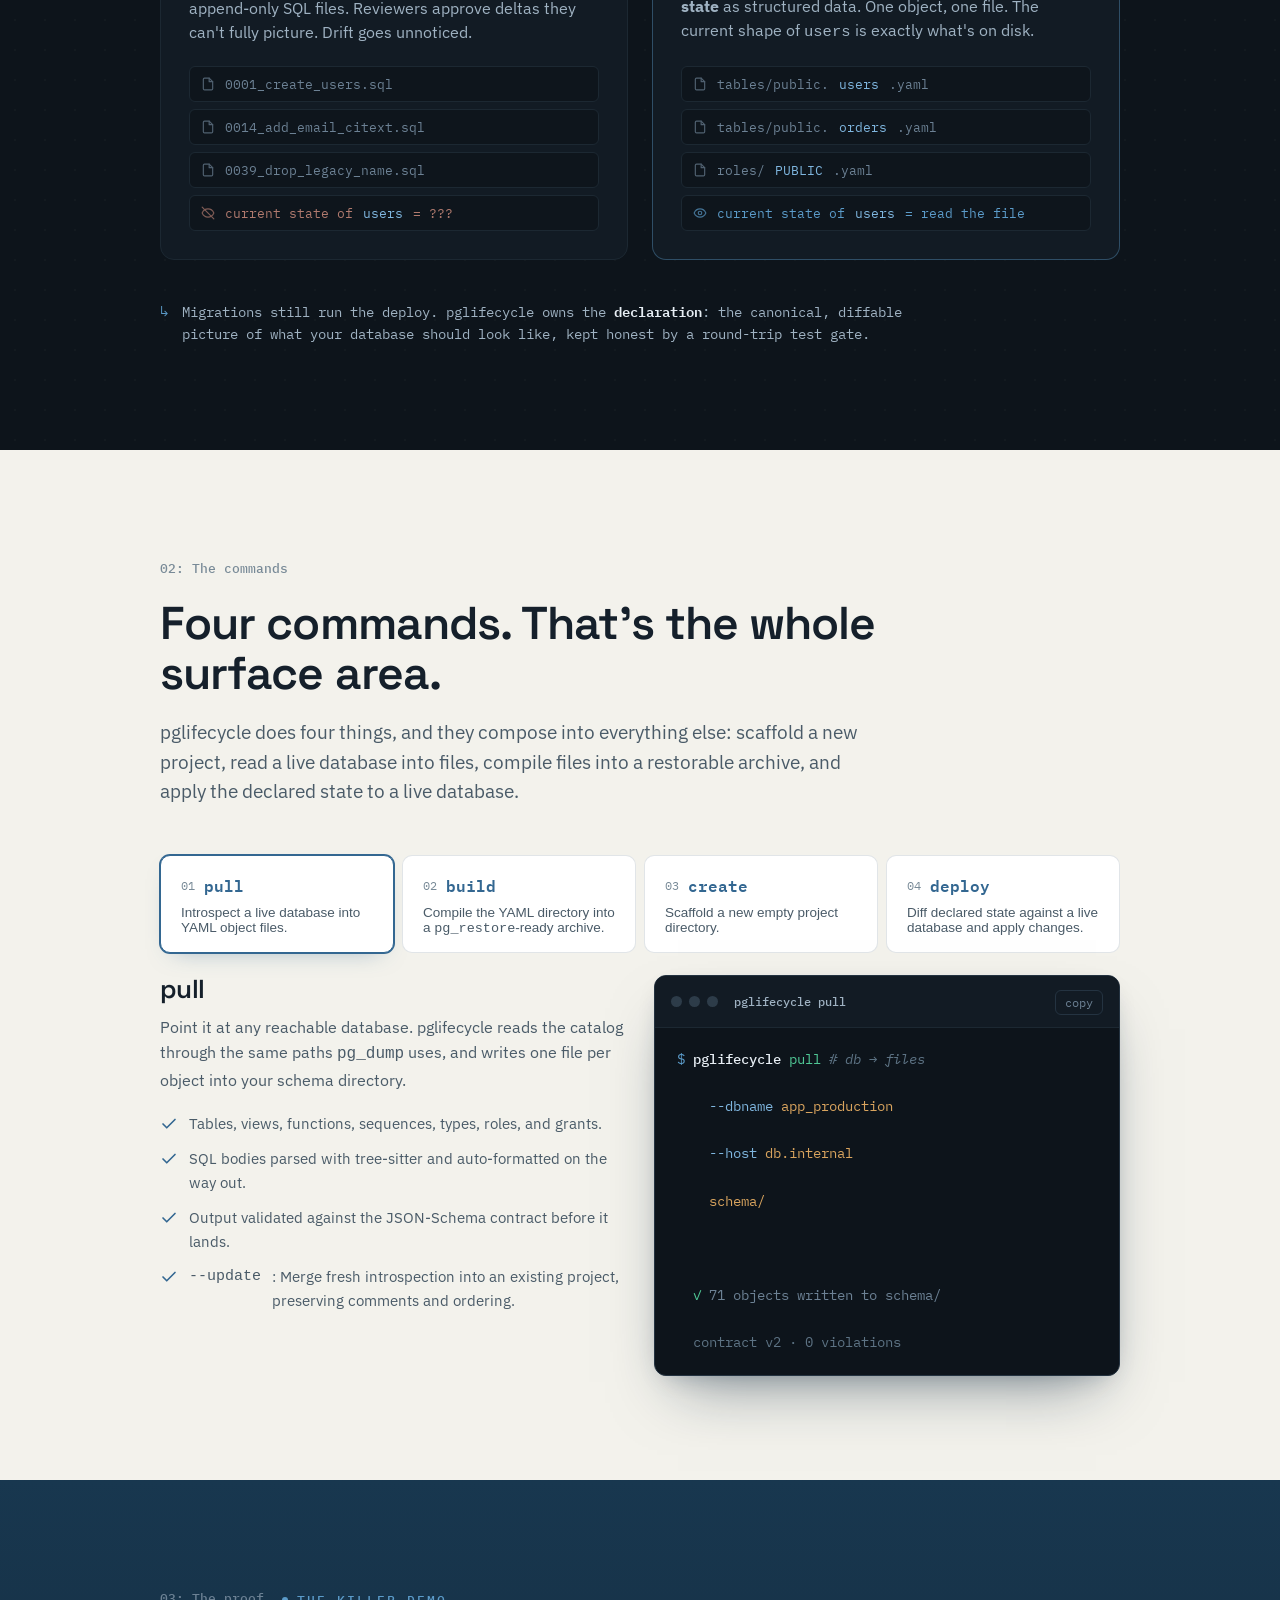
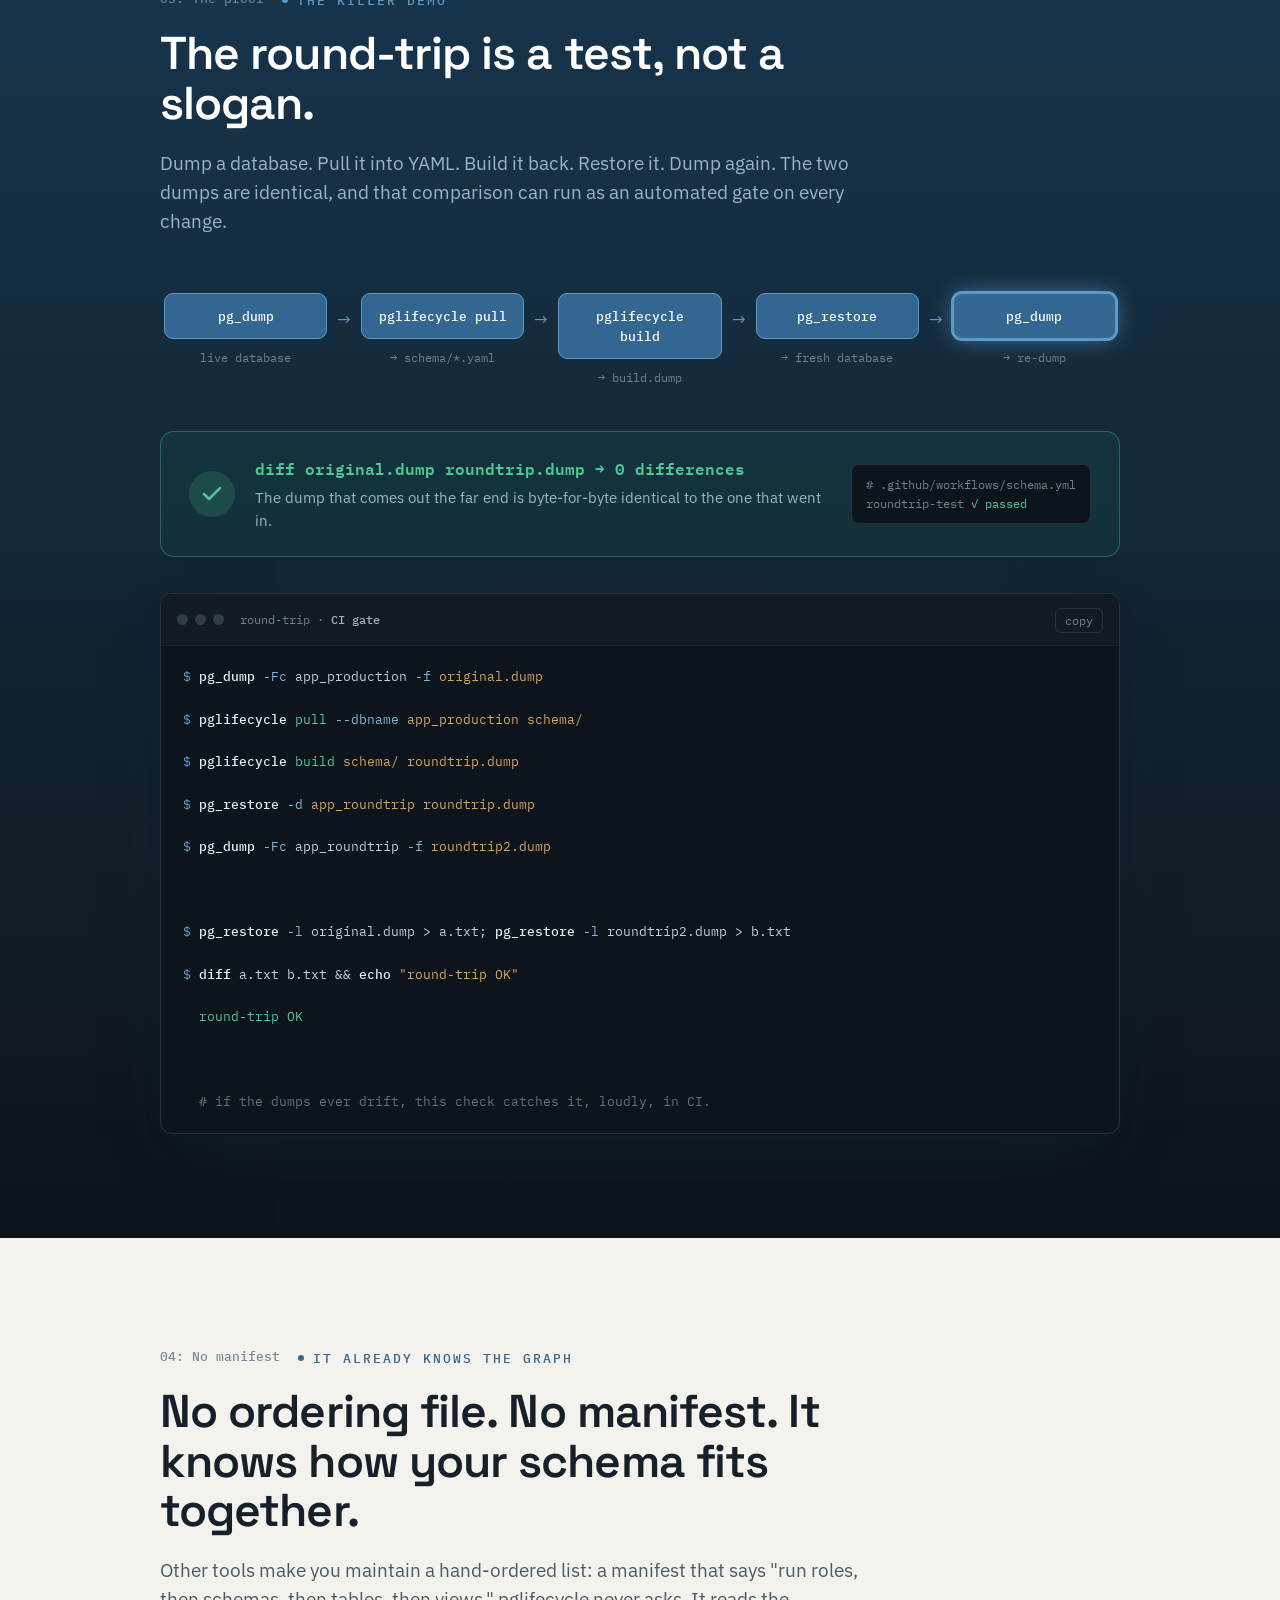
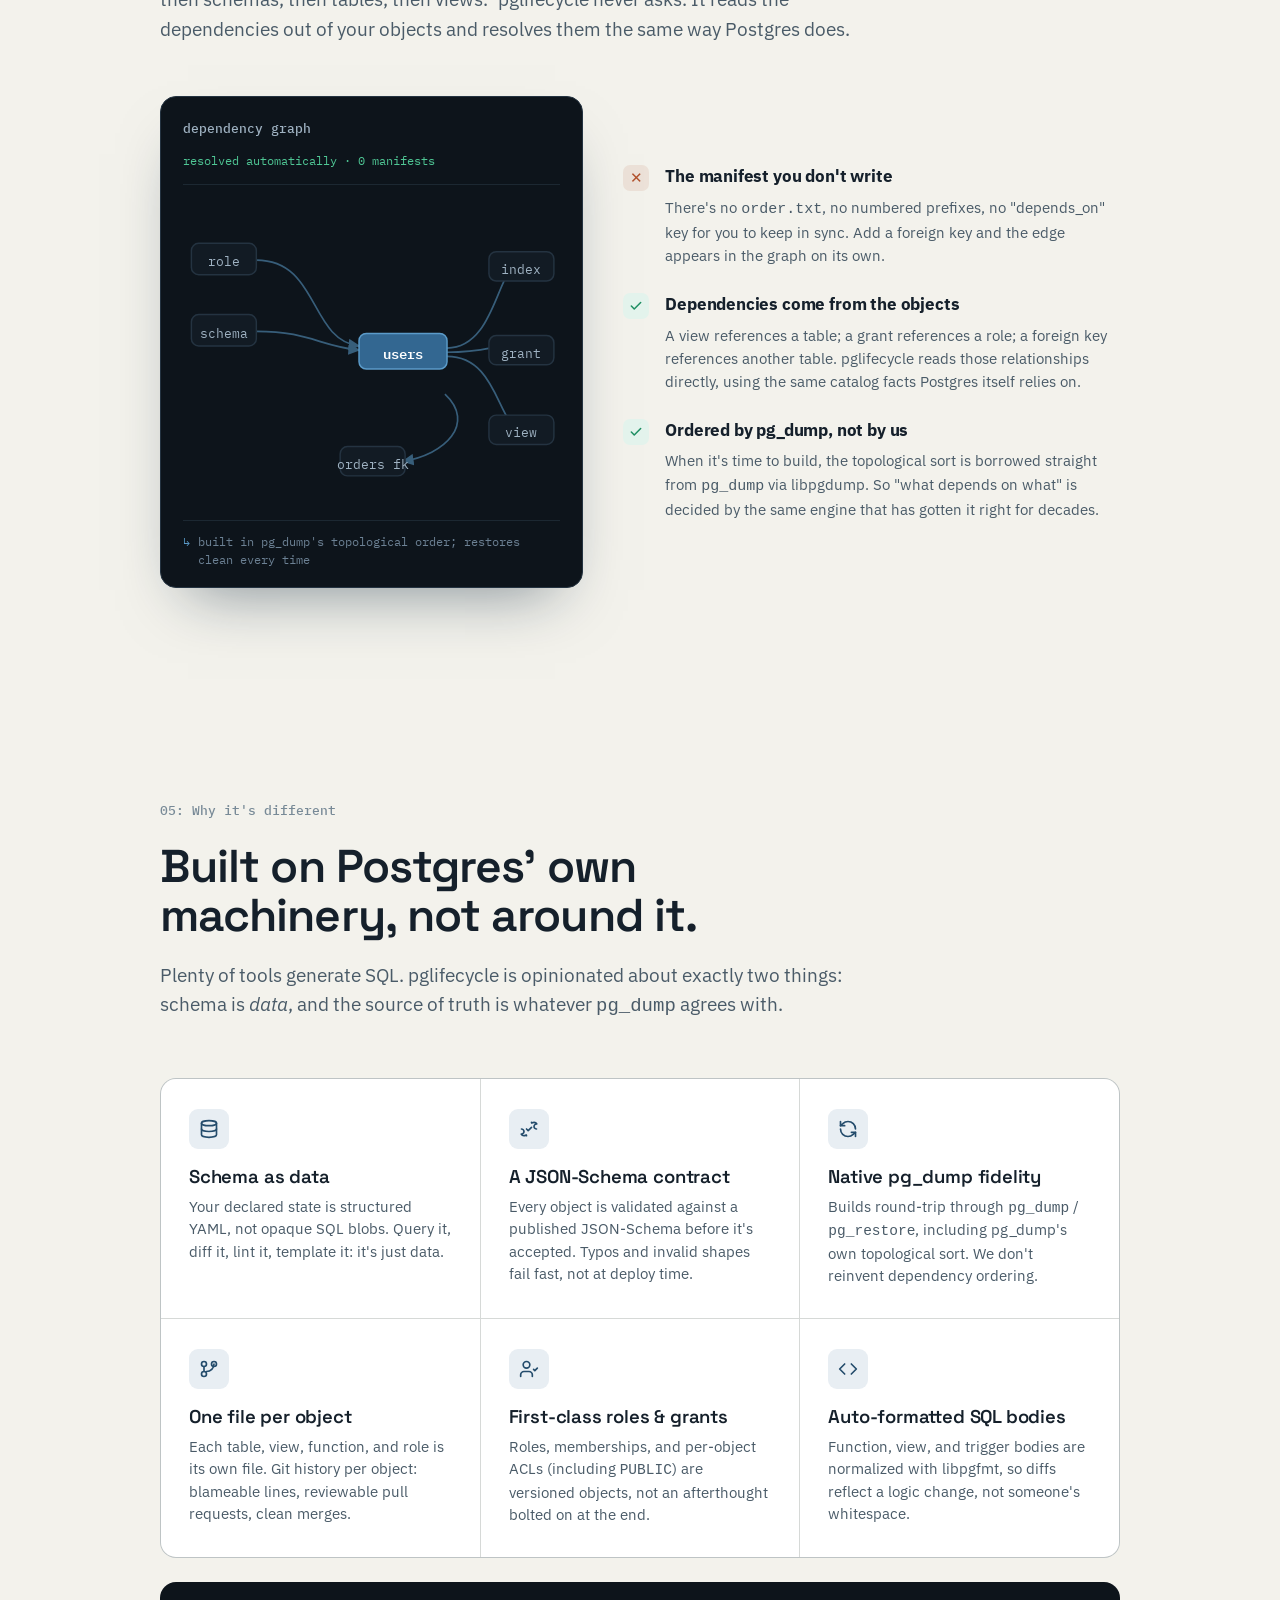
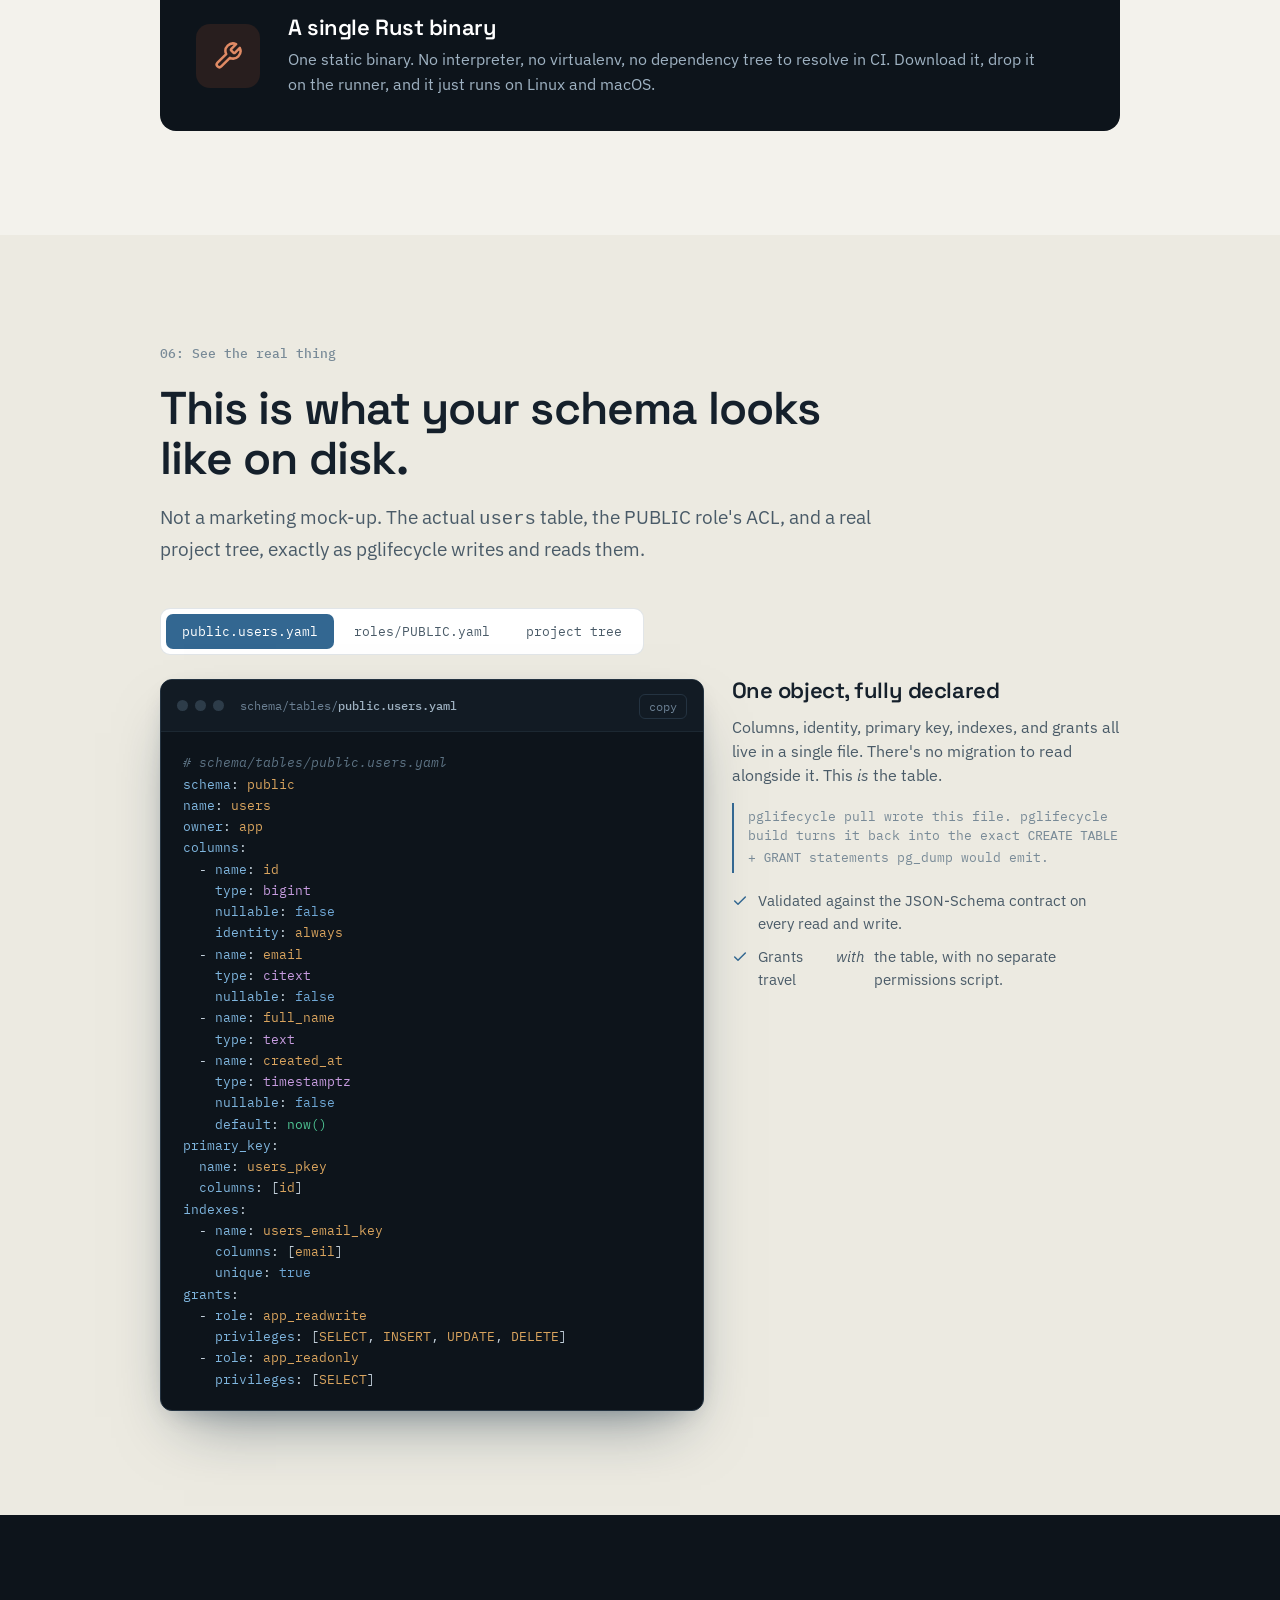
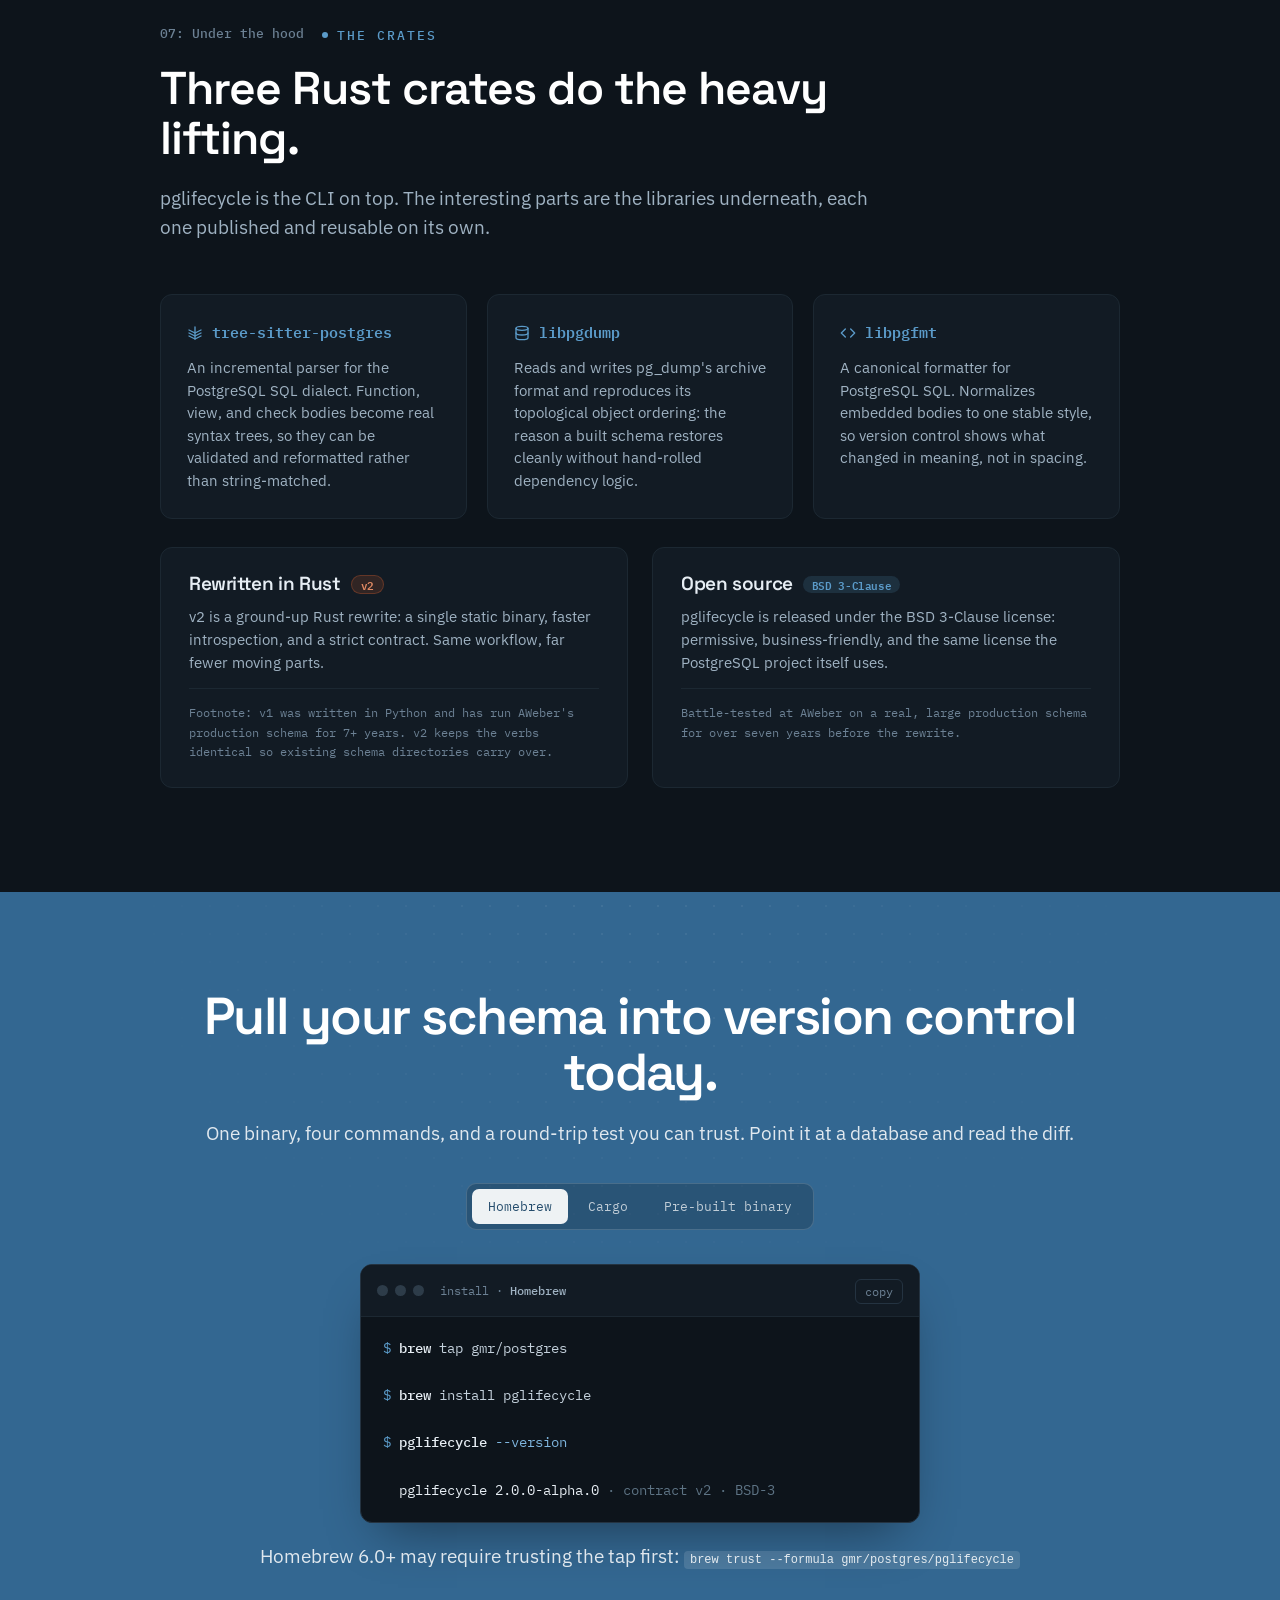
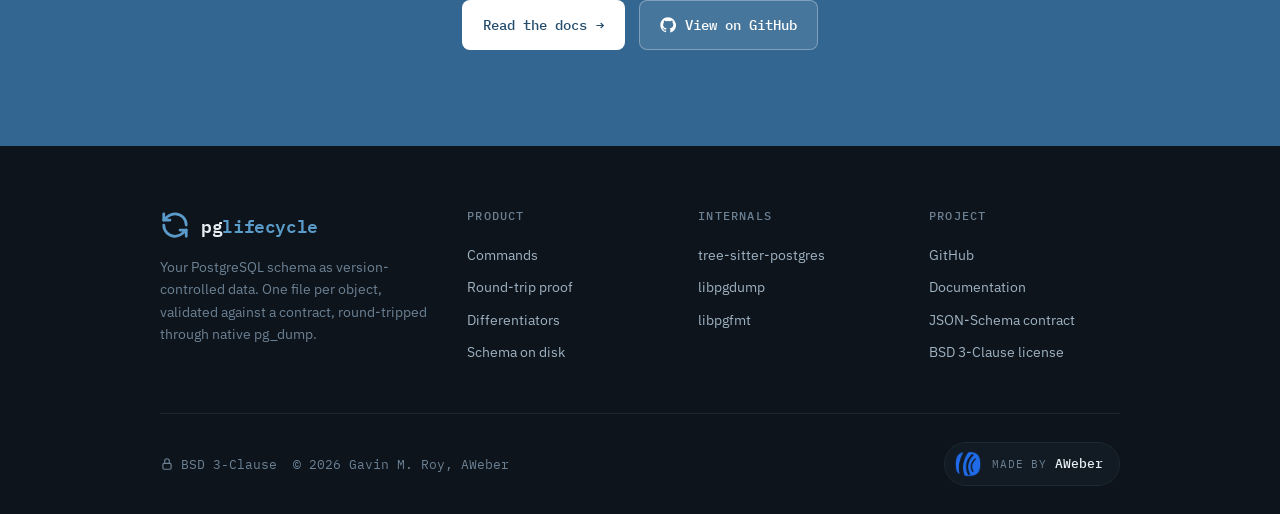
==== commit cb5d1e18: "Rename pglifecycle.yaml to project.yaml" ====
--- a/index.html
+++ b/index.html
@@ -584,7 +584,7 @@
         <div class="term">
           <div class="term-bar"><div class="term-dots"><i></i><i></i><i></i></div><span class="term-title"><b>schema/</b>: project tree</span><div class="term-actions"><button class="copy-btn" data-copy-el="tree-el">copy</button></div></div>
           <div class="term-body sm"><div class="tree" id="tree-el"><span class="dir">schema/</span>
-<span class="pipe">├── </span><span class="file">pglifecycle.yaml</span>          <span class="com"># project config + contract version</span>
+<span class="pipe">├── </span><span class="file">project.yaml</span>          <span class="com"># project config + contract version</span>
 <span class="pipe">├── </span><span class="dir">schemata/</span>
 <span class="pipe">│   └── </span><span class="file">public.yaml</span>
 <span class="pipe">├── </span><span class="dir">roles/</span>
@@ -607,7 +607,7 @@
       <div class="real-aside reveal">
         <h3>A directory you'd actually commit</h3>
         <p>Objects are grouped by kind, named <code>schema.object.yaml</code>. It reads like a filesystem because it is one. No database required to browse your schema.</p>
-        <p class="note">pglifecycle.yaml pins the contract version, so a checkout from two years ago still validates against the schema it was written for.</p>
+        <p class="note">project.yaml pins the contract version, so a checkout from two years ago still validates against the schema it was written for.</p>
         <ul>
           <li><svg width="16" height="16" viewBox="0 0 24 24" fill="none" stroke="currentColor" stroke-width="2.2" stroke-linecap="round" stroke-linejoin="round"><path d="M20 6 9 17l-5-5"/></svg> Tiny, focused diffs: a column change touches exactly one file.</li>
           <li><svg width="16" height="16" viewBox="0 0 24 24" fill="none" stroke="currentColor" stroke-width="2.2" stroke-linecap="round" stroke-linejoin="round"><path d="M20 6 9 17l-5-5"/></svg> CODEOWNERS by directory: roles reviewed by security, tables by the team.</li>
--- a/styles.css
+++ b/styles.css
@@ -1416,7 +1416,7 @@
 }
 .cta-inner {
     position: relative;
-    max-width: 720px;
+    max-width: 80%;
     margin: 0 auto;
 }
 .cta h2 {
@@ -1431,11 +1431,14 @@
 }
 .cta-install {
     margin: 34px auto 0;
+    text-align: center;
+}
+.cta-install .term {
+    box-shadow: 0 24px 50px -20px rgba(0, 0, 0, 0.45);
     max-width: 560px;
     text-align: left;
-}
-.cta-install .term {
-    box-shadow: 0 24px 50px -20px rgba(0, 0, 0, 0.45);
+    margin-left: auto;
+    margin-right: auto;
 }
 .cta-btns {
     display: flex;
@@ -1481,8 +1484,8 @@
     font-size: 13px;
     color: rgba(255, 255, 255, 0.7);
     margin-top: 14px;
-    text-align: left;
-    max-width: 560px;
+    text-align: center;
+    white-space: nowrap;
     margin-left: auto;
     margin-right: auto;
 }
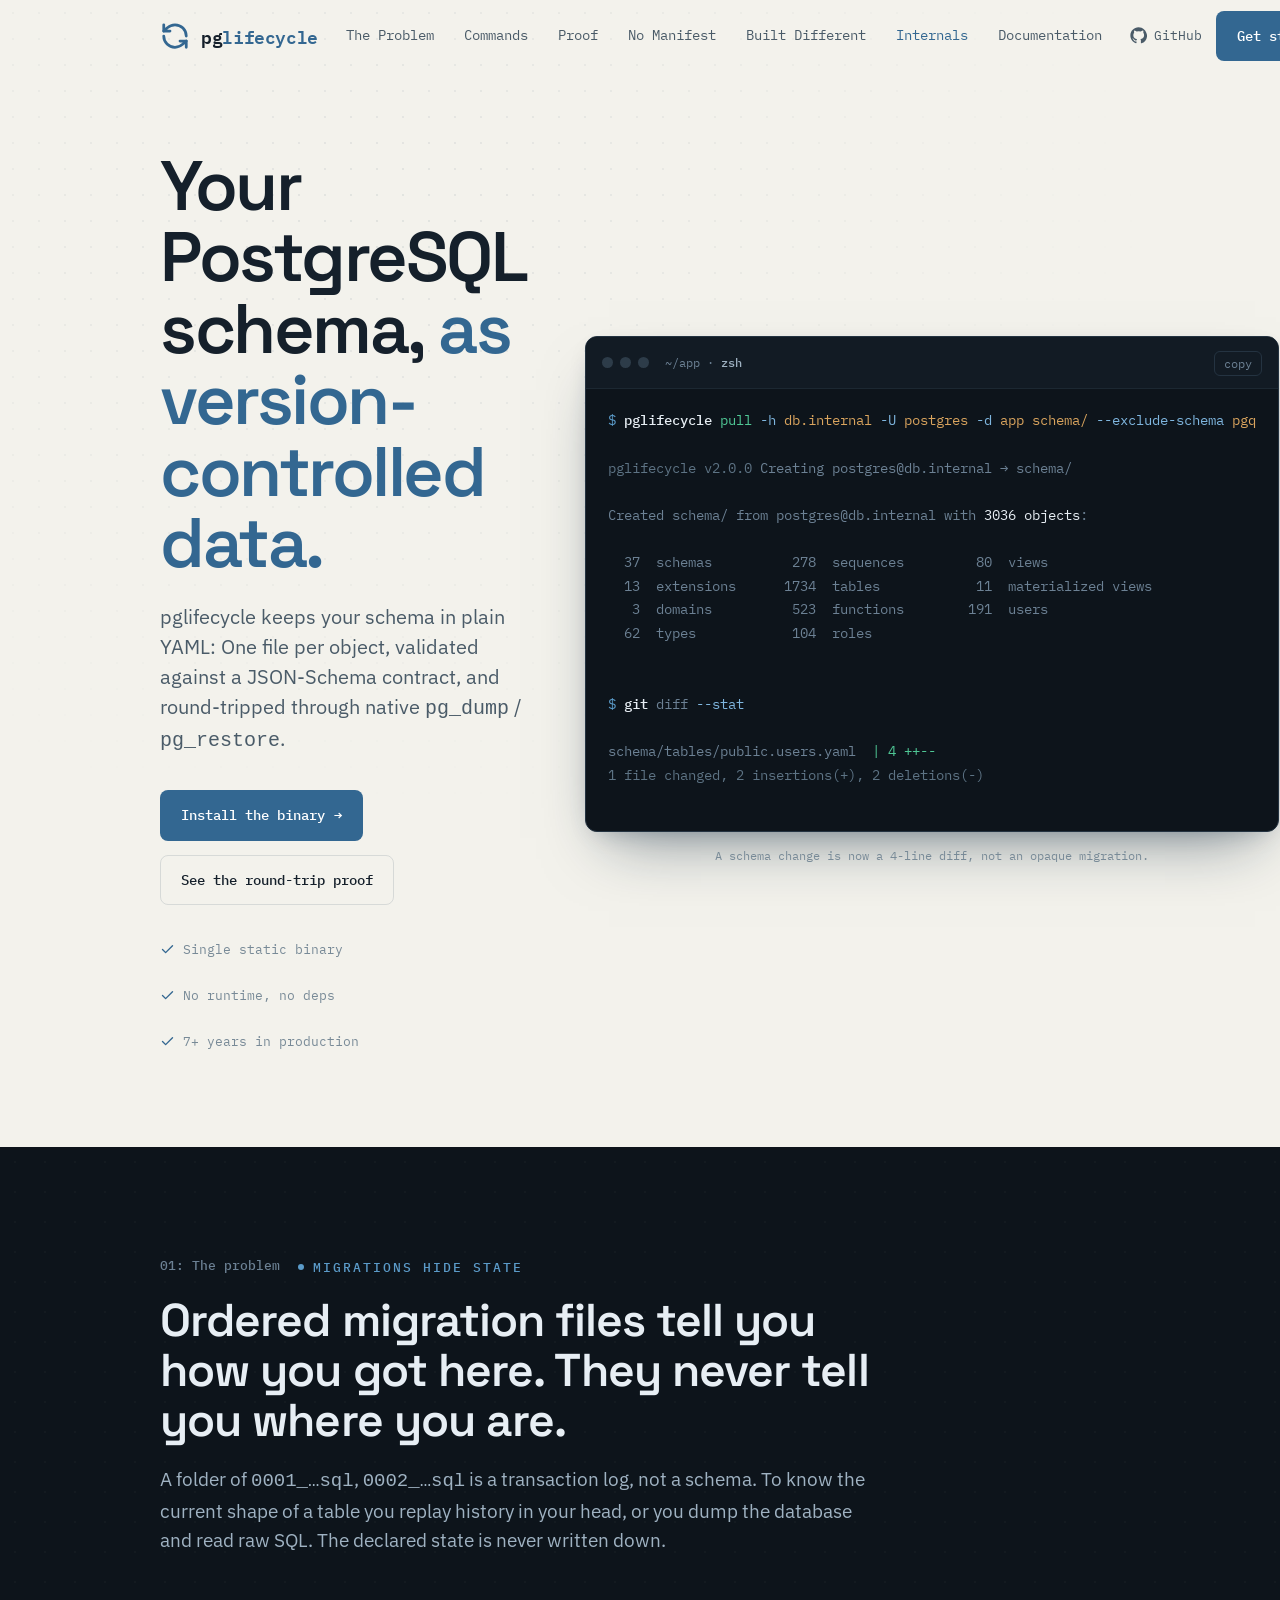
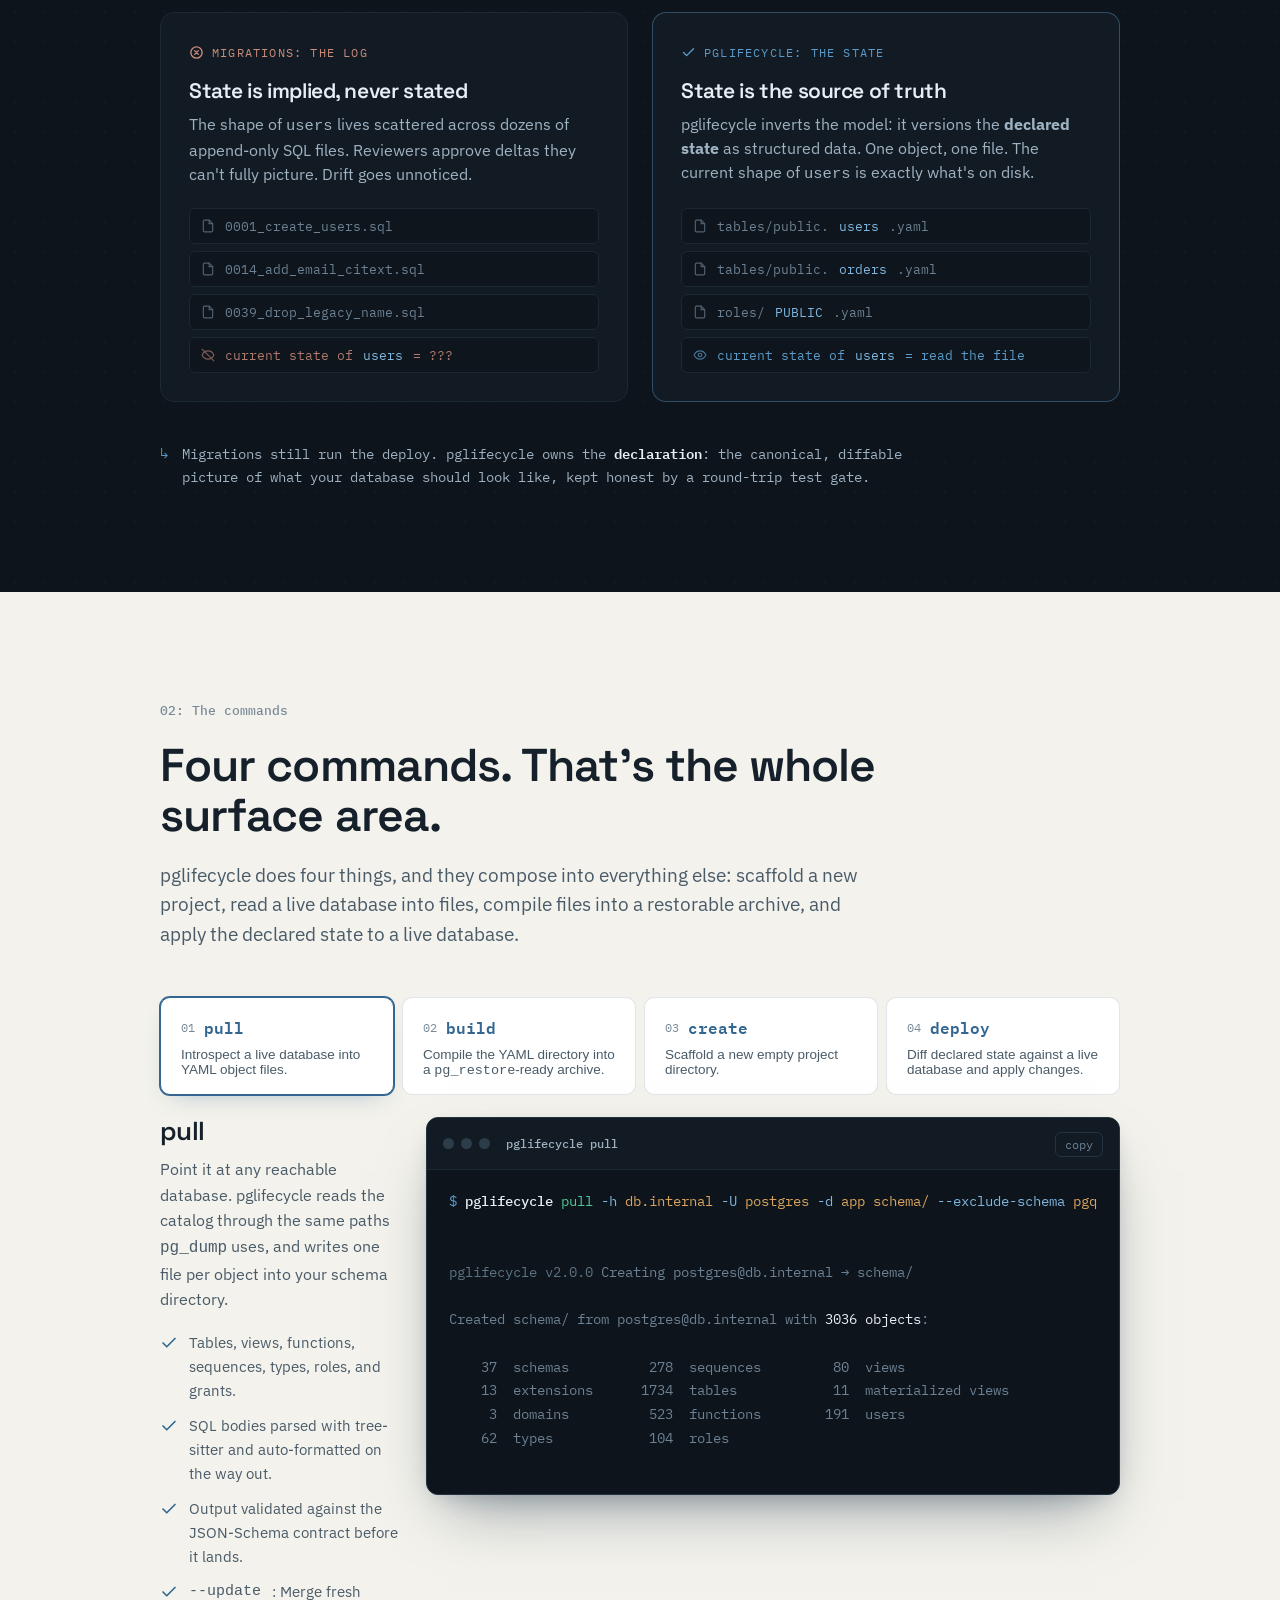
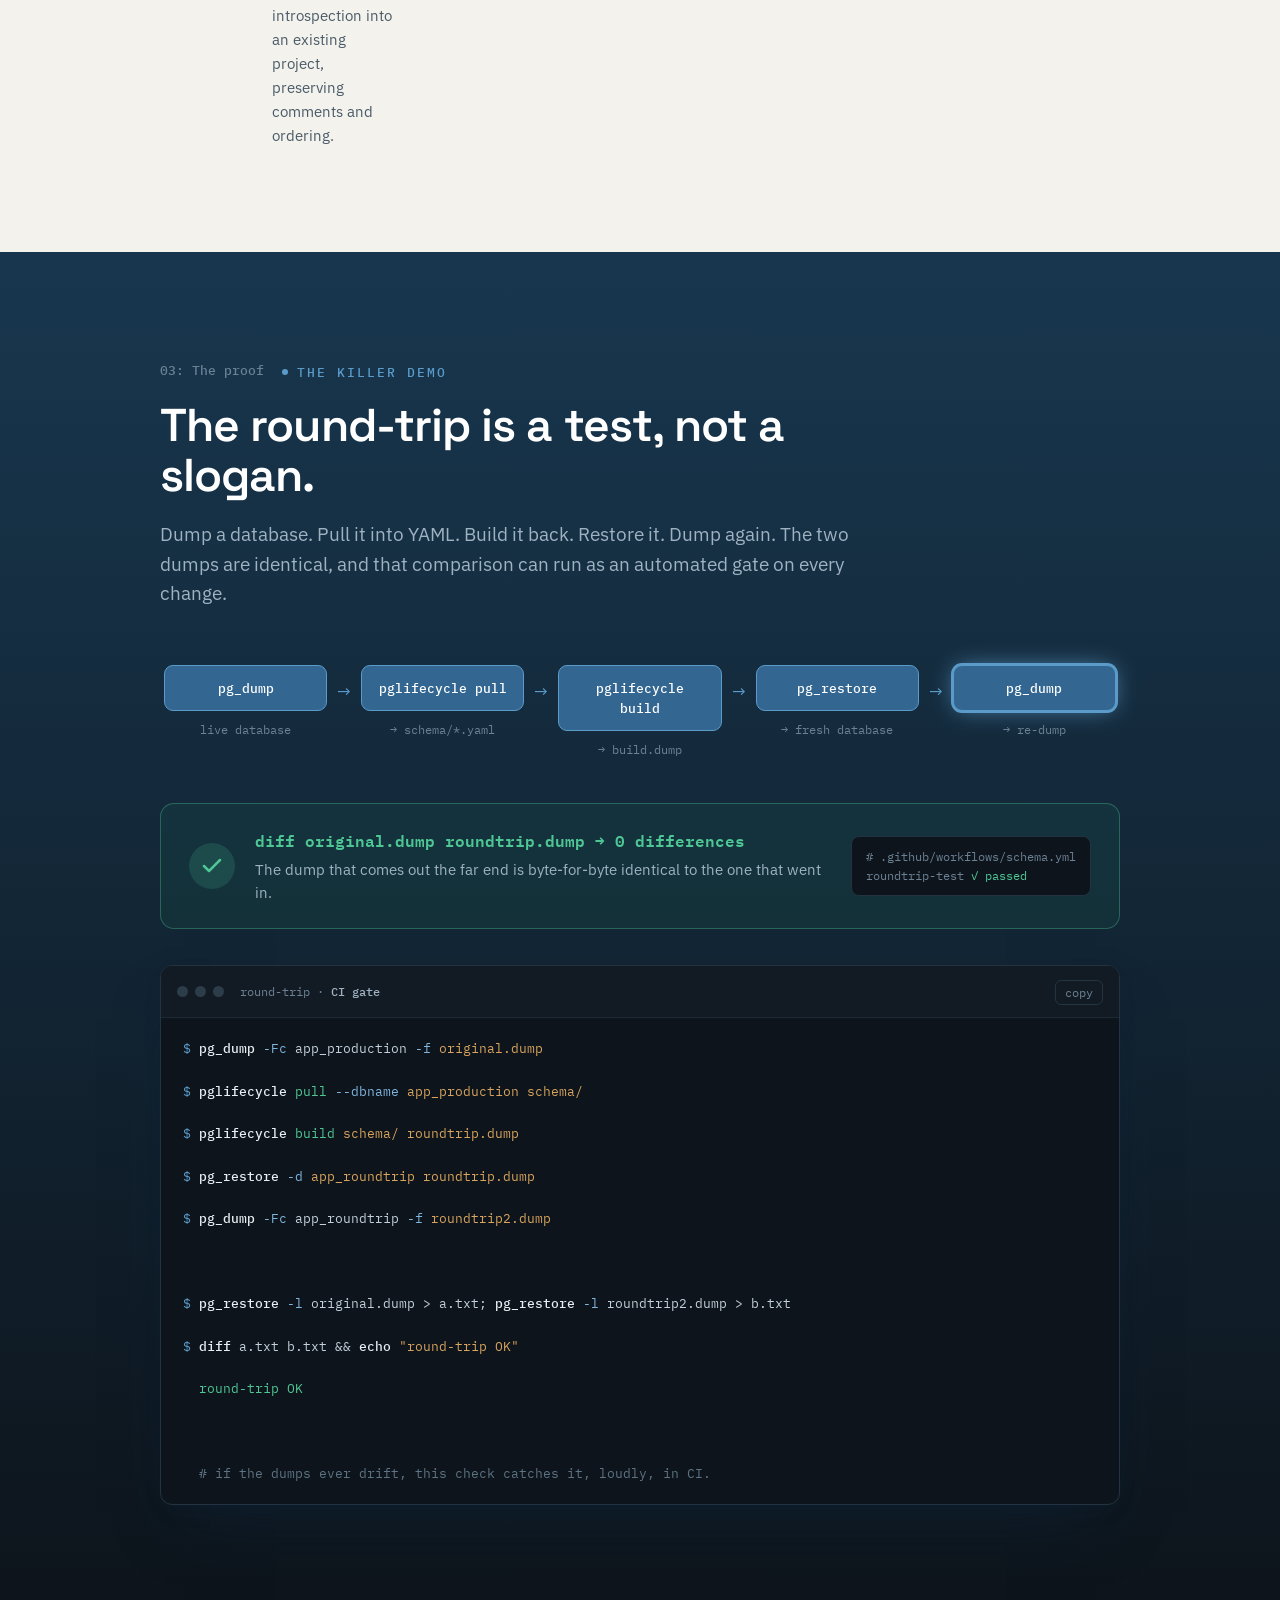
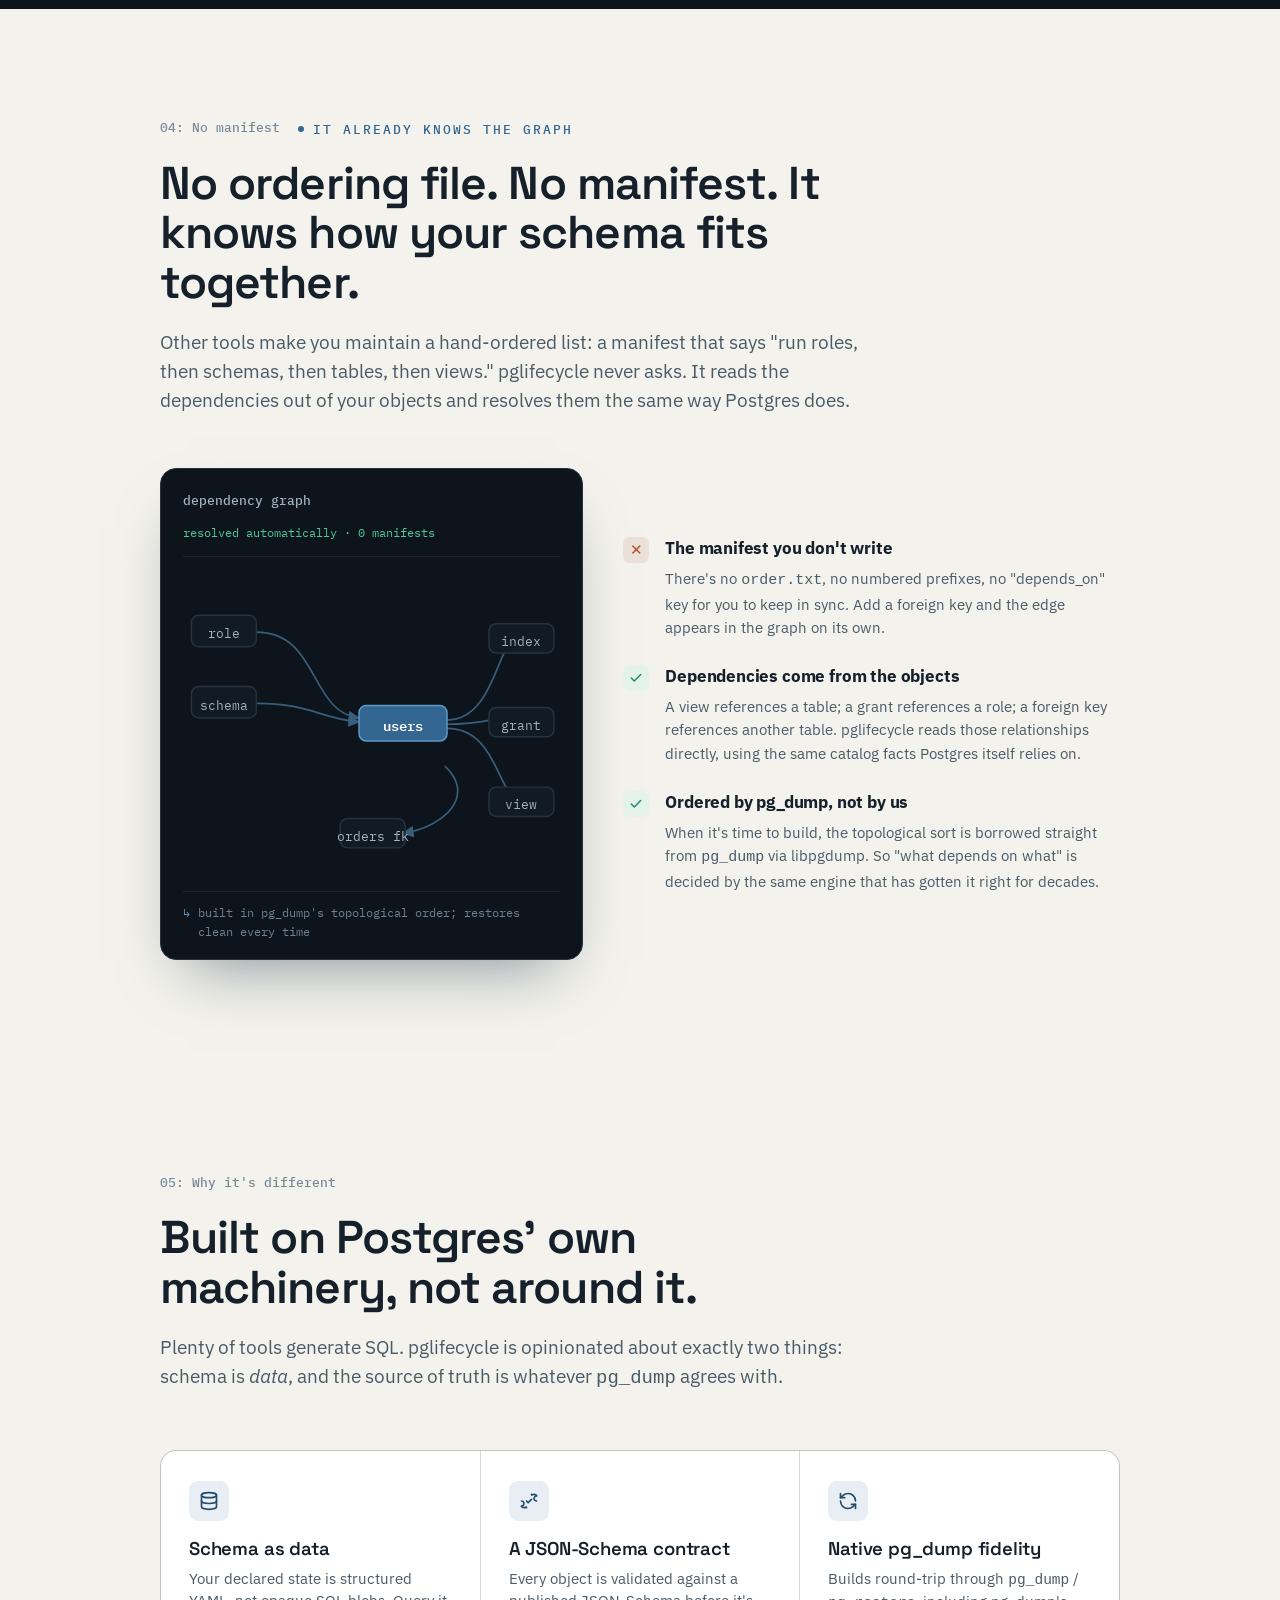
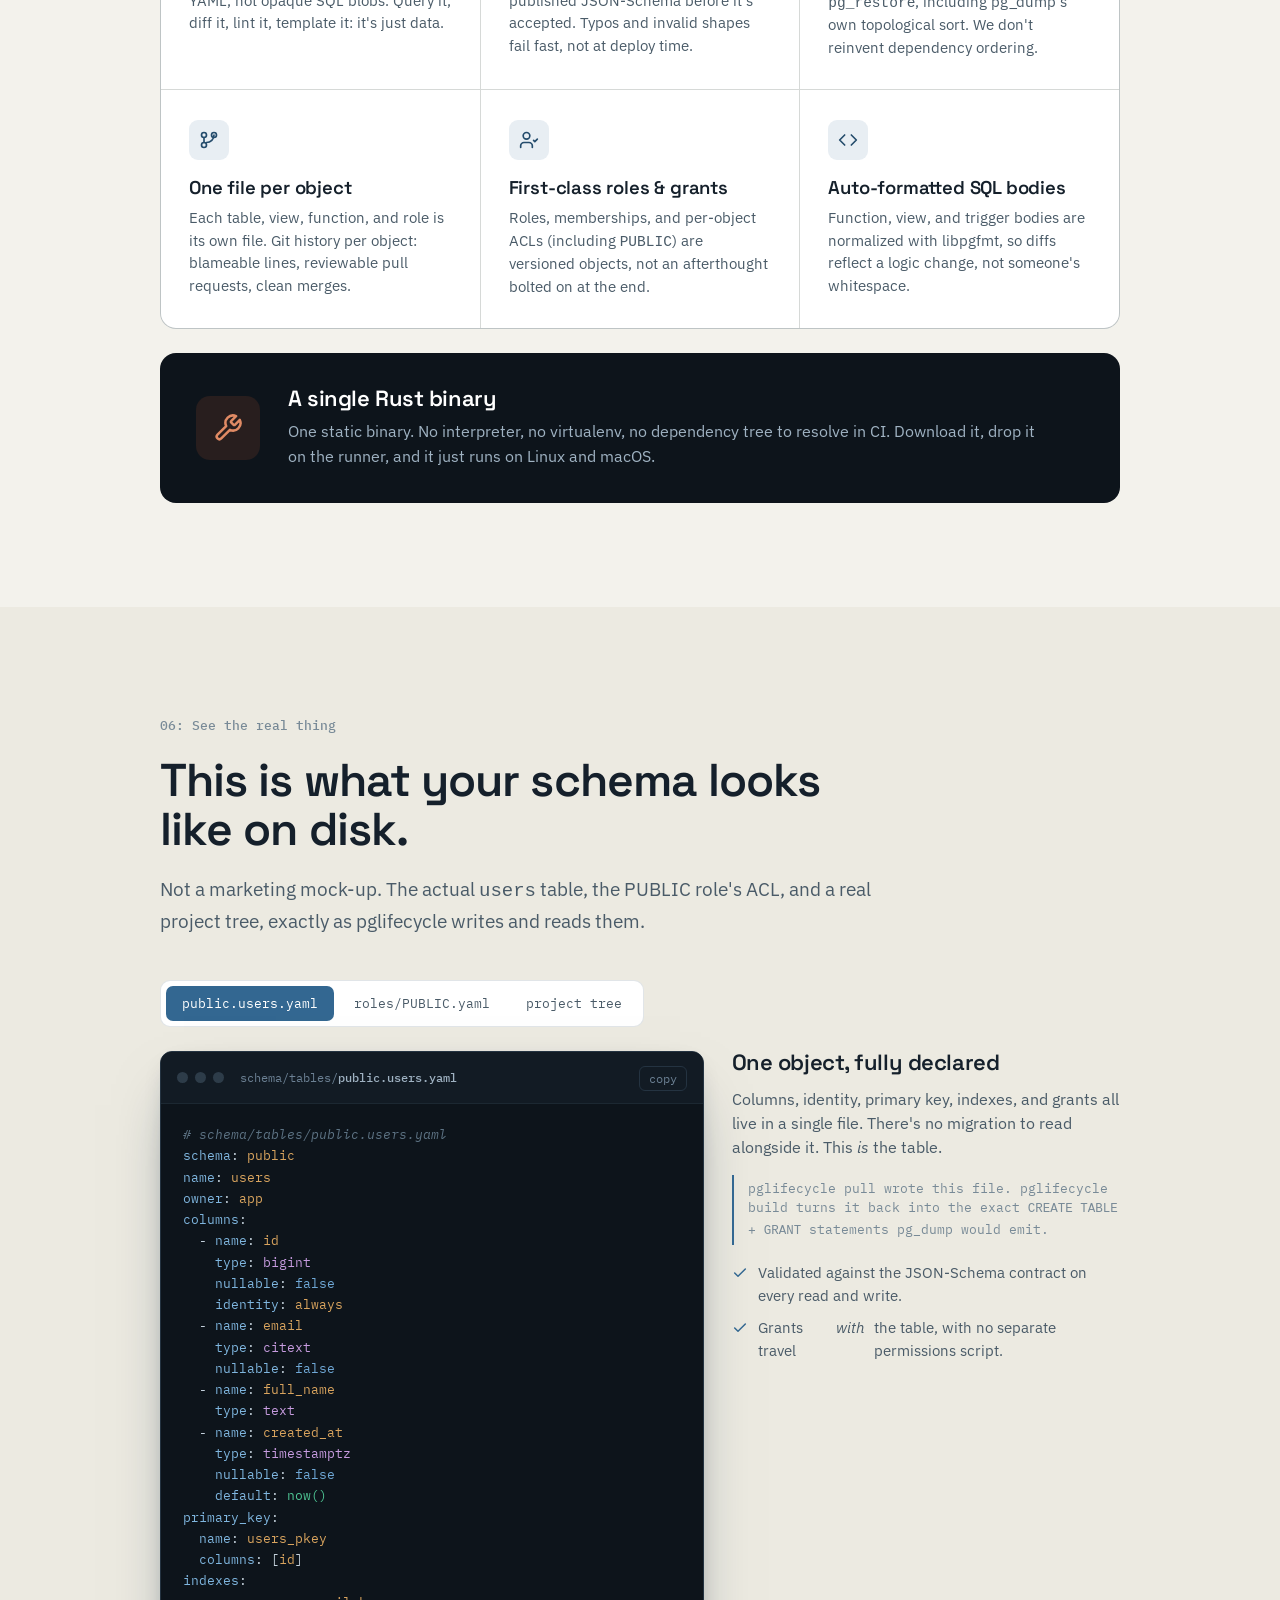
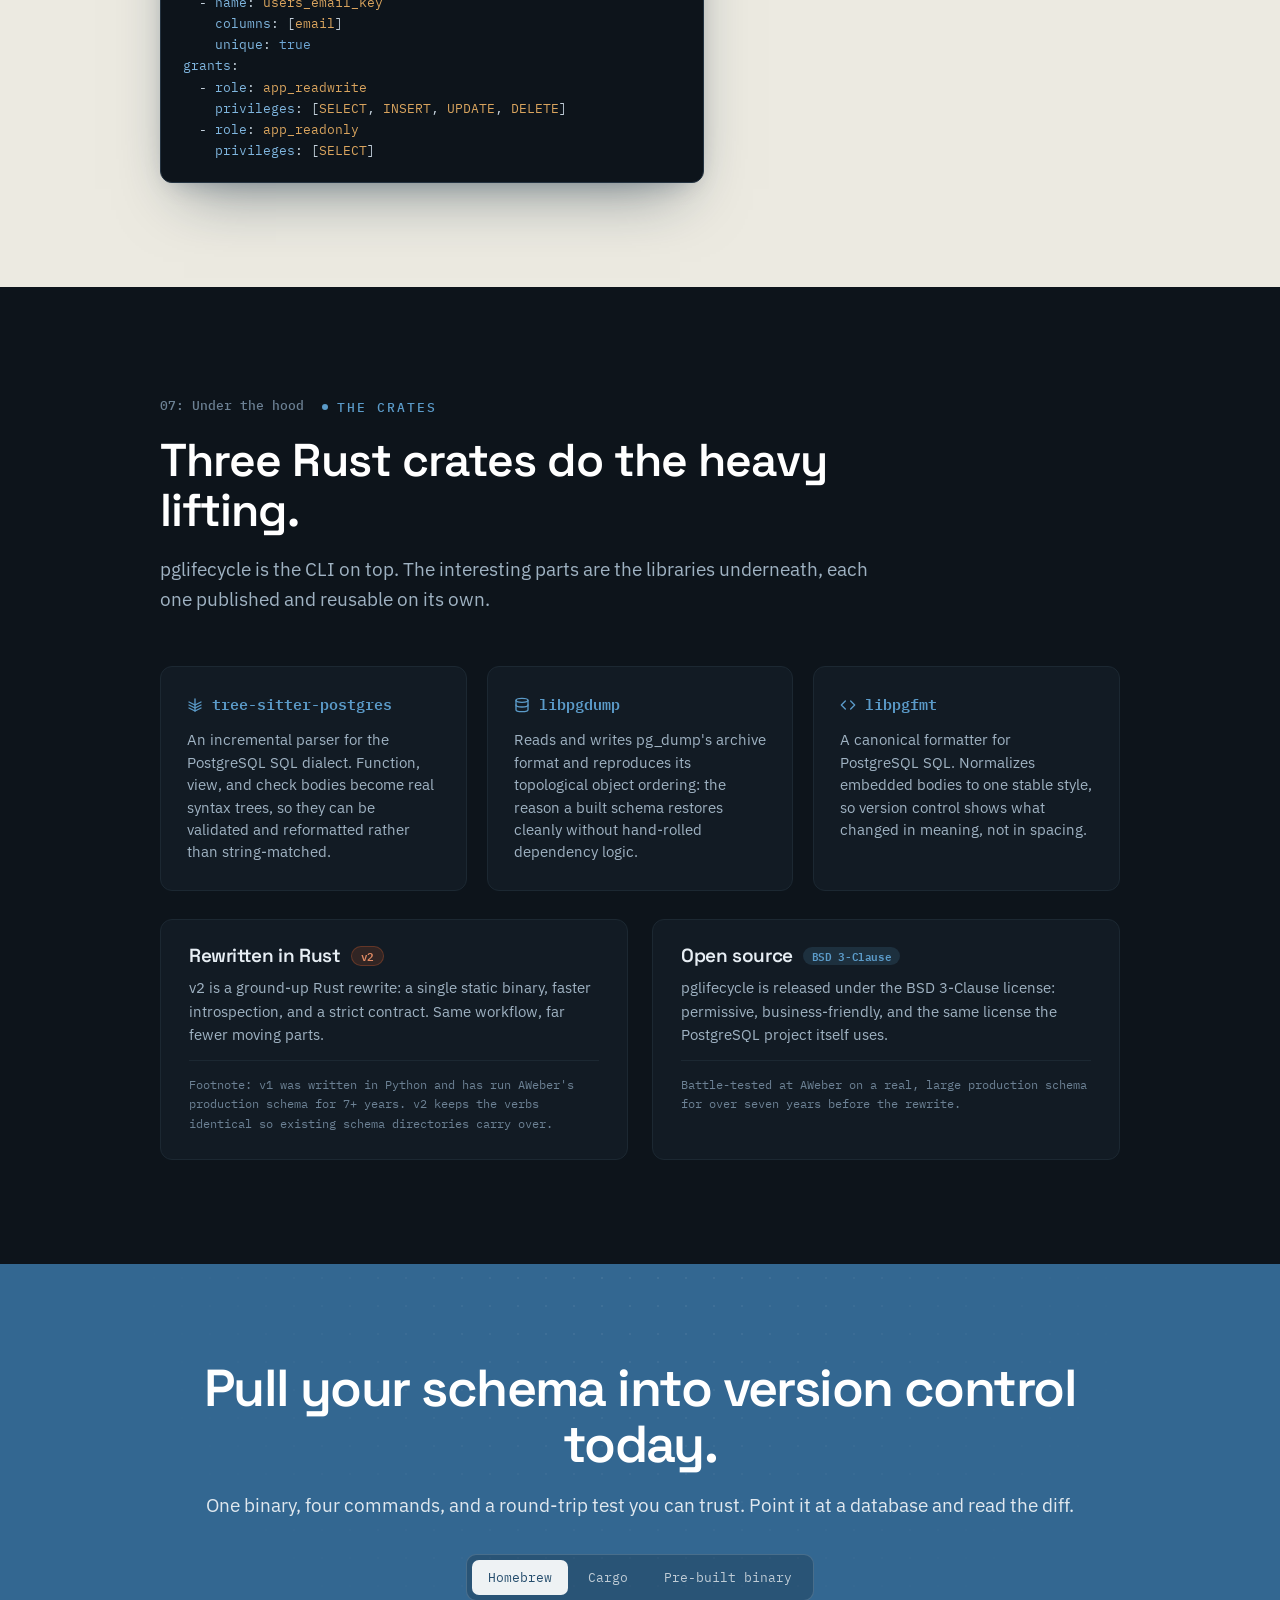
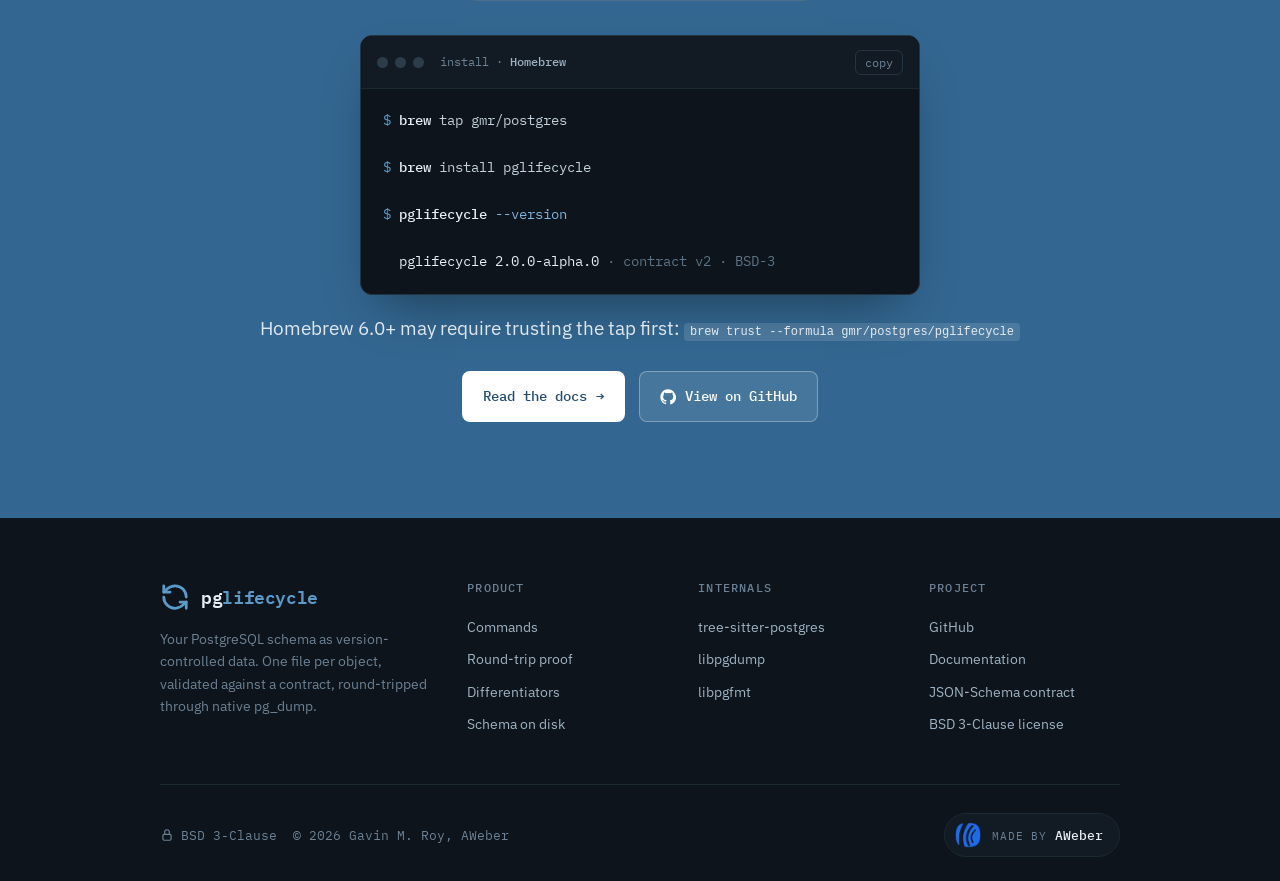
==== commit 40a3023c: "Update terminal examples to reflect v2.0.0 output" ====
--- a/index.html
+++ b/index.html
@@ -68,19 +68,23 @@
         <div class="term-bar">
           <div class="term-dots"><i></i><i></i><i></i></div>
           <span class="term-title">~/app · <b>zsh</b></span>
-          <div class="term-actions"><button class="copy-btn" data-copy="pglifecycle pull --dbname app_production schema/">copy</button></div>
+          <div class="term-actions"><button class="copy-btn" data-copy="pglifecycle pull -h db.internal -d app schema/">copy</button></div>
         </div>
         <div class="term-body">
-<pre><span class="cmd"><span class="prompt">$ </span><span class="bin">pglifecycle</span> <span class="sub">pull</span> <span class="flag">--dbname</span> <span class="arg">app_production</span> <span class="arg">schema/</span></span>
-<span class="out"><span class="dim">  introspecting app_production …</span></span>
-<span class="out">  <span class="ok">✓</span> 41 tables    <span class="ok">✓</span> 12 views     <span class="ok">✓</span> 9 functions</span>
-<span class="out">  <span class="ok">✓</span> 6 roles      <span class="ok">✓</span> 88 grants    <span class="ok">✓</span> 3 sequences</span>
-<span class="out"><span class="dim">  validating against contract v2 …</span> <span class="ok">ok</span></span>
-<span class="out">  <span class="hl">wrote 71 objects → schema/</span></span>
-<span class="out"> </span>
-<span class="cmd"><span class="prompt">$ </span><span class="bin">git</span> diff <span class="flag">--stat</span></span>
-<span class="out">  schema/tables/public.users.yaml  <span class="ok">| 4 ++--</span></span>
-<span class="out"><span class="dim">  1 file changed, 2 insertions(+), 2 deletions(-)</span></span></pre>
+          <pre><span class="out"><span class="cmd"><span class="prompt">$ </span><span class="bin">pglifecycle</span> <span class="sub">pull</span> <span class="flag">-h</span> <span class="arg">db.internal</span> <span class="flag">-U</span> <span class="arg">postgres</span> <span class="flag">-d</span> <span class="arg">app</span> <span class="arg">schema/</span> <span class="flag">--exclude-schema</span> <span class="arg">pgq</span></span>
+<span class="dim">pglifecycle v2.0.0</span> Creating postgres@db.internal → schema/
+
+Created schema/ from postgres@db.internal with <span class="hl">3036 objects</span>:
+
+  37  schemas          278  sequences         80  views
+  13  extensions      1734  tables            11  materialized views
+   3  domains          523  functions        191  users
+  62  types            104  roles
+
+  <span class="cmd"><span class="prompt">$ </span><span class="bin">git</span> diff <span class="flag">--stat</span></span>
+schema/tables/public.users.yaml  <span class="ok">| 4 ++--</span>
+<span class="dim">1 file changed, 2 insertions(+), 2 deletions(-)</span>
+         </span></pre>
         </div>
       </div>
       <p style="font-family:var(--font-mono);font-size:12px;color:var(--text-3);margin-top:14px;text-align:center;">A schema change is now a 4-line diff, not an opaque migration.</p>
@@ -179,15 +183,19 @@
       </div>
       <div class="reveal">
         <div class="term">
-          <div class="term-bar"><div class="term-dots"><i></i><i></i><i></i></div><span class="term-title"><b>pglifecycle pull</b></span><div class="term-actions"><button class="copy-btn" data-copy="pglifecycle pull --dbname app_production schema/">copy</button></div></div>
+          <div class="term-bar"><div class="term-dots"><i></i><i></i><i></i></div><span class="term-title"><b>pglifecycle pull</b></span><div class="term-actions"><button class="copy-btn" data-copy="pglifecycle pull -h db.internal -d postgres schema/">copy</button></div></div>
           <div class="term-body">
-<pre><span class="cmd"><span class="prompt">$ </span><span class="bin">pglifecycle</span> <span class="sub">pull</span> <span class="t-com"># db → files</span></span>
-<span class="cmd">    <span class="flag">--dbname</span> <span class="arg">app_production</span></span>
-<span class="cmd">    <span class="flag">--host</span> <span class="arg">db.internal</span></span>
-<span class="cmd">    <span class="arg">schema/</span></span>
-<span class="out"> </span>
-<span class="out">  <span class="ok">✓</span> 71 objects written to schema/</span>
-<span class="out"><span class="dim">  contract v2 · 0 violations</span></span></pre>
+            <pre><span class="out"><span class="cmd"><span class="prompt">$ </span><span class="bin">pglifecycle</span> <span class="sub">pull</span> <span class="flag">-h</span> <span class="arg">db.internal</span> <span class="flag">-U</span> <span class="arg">postgres</span> <span class="flag">-d</span> <span class="arg">app</span> <span class="arg">schema/</span> <span class="flag">--exclude-schema</span> <span class="arg">pgq</span></span>
+
+<span class="dim">pglifecycle v2.0.0</span> Creating postgres@db.internal → schema/
+
+Created schema/ from postgres@db.internal with <span class="hl">3036 objects</span>:
+
+    37  schemas          278  sequences         80  views
+    13  extensions      1734  tables            11  materialized views
+     3  domains          523  functions        191  users
+    62  types            104  roles
+            </span></pre>
           </div>
         </div>
       </div>
@@ -211,7 +219,7 @@
 <pre><span class="cmd"><span class="prompt">$ </span><span class="bin">pglifecycle</span> <span class="sub">build</span> <span class="t-com"># files → archive</span></span>
 <span class="cmd">    <span class="arg">schema/</span> <span class="arg">build.dump</span></span>
 <span class="out"> </span>
-<span class="out"><span class="dim">  topological sort … 71 objects</span></span>
+<span class="out"><span class="dim">  topological sort … 3036 objects</span></span>
 <span class="out">  <span class="hl">wrote build.dump</span></span>
 <span class="out">  <span class="ok">✓</span> restore-order verified</span></pre>
           </div>
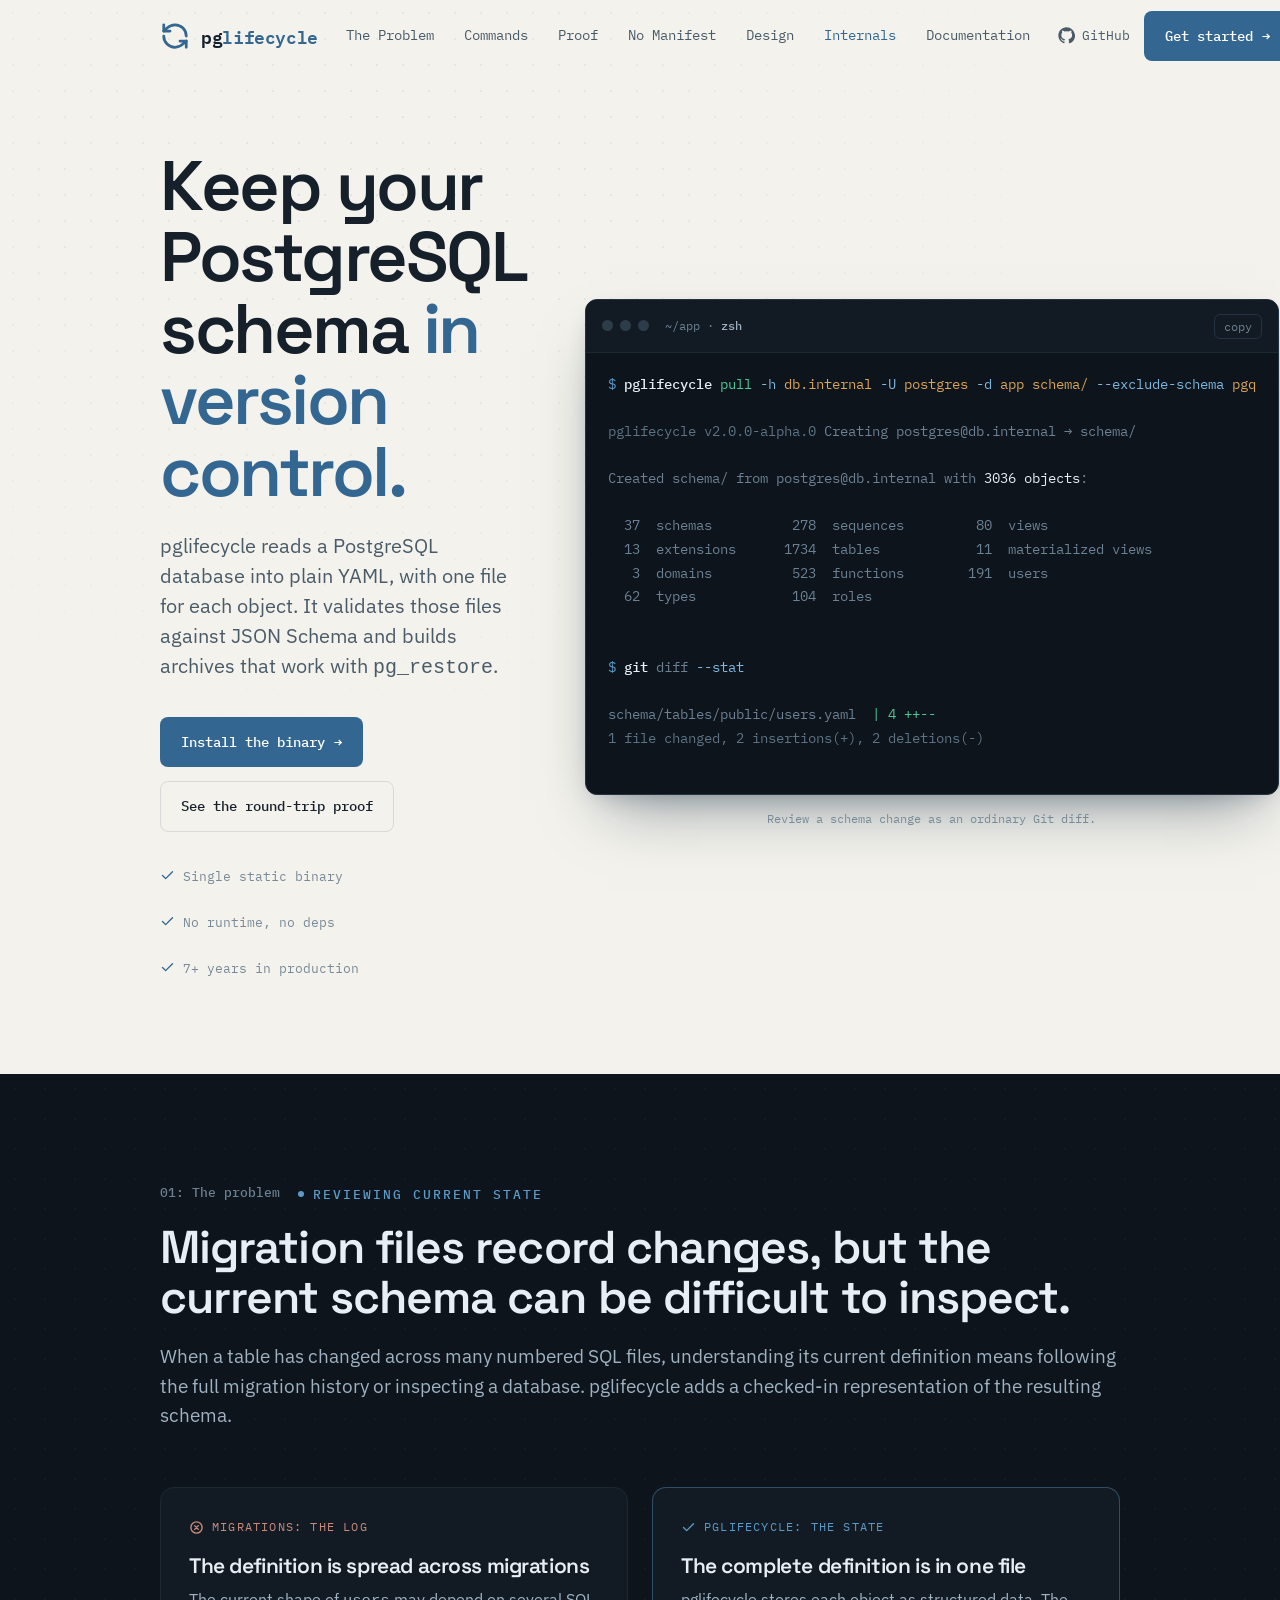
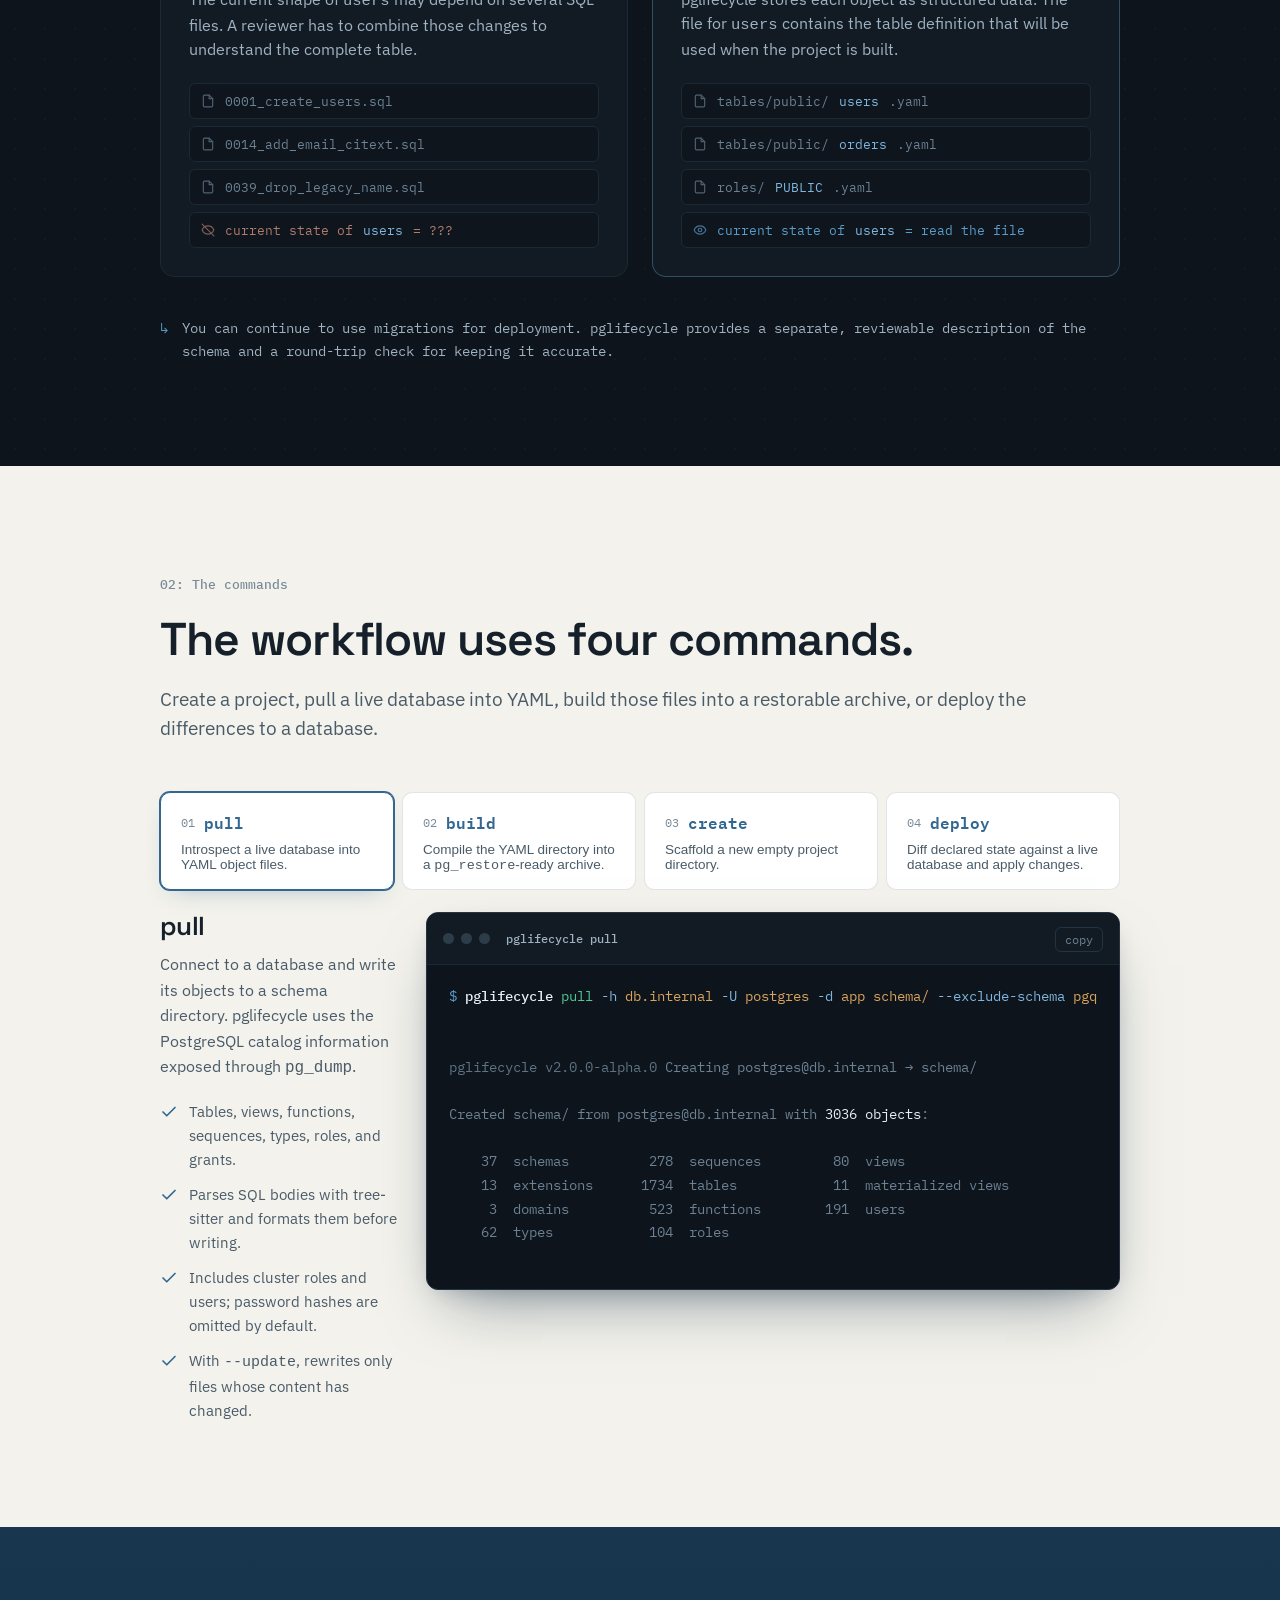
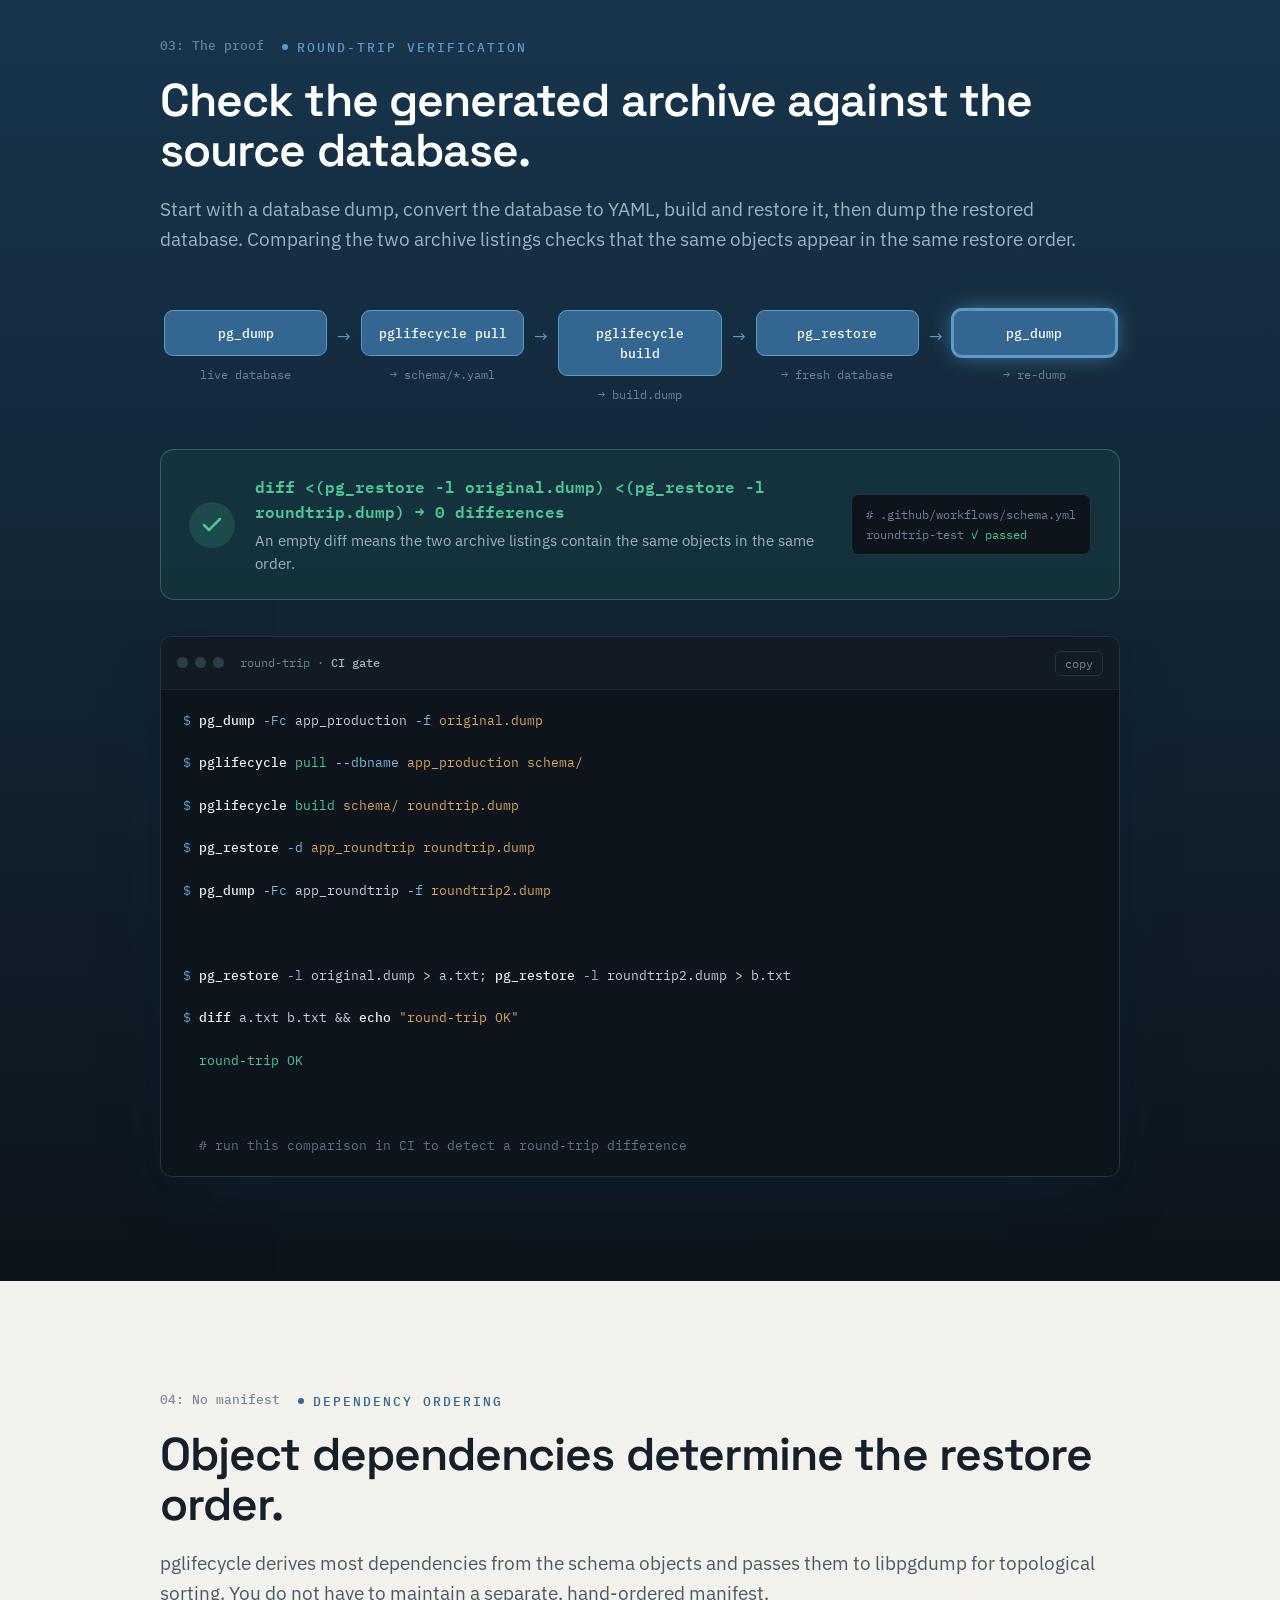
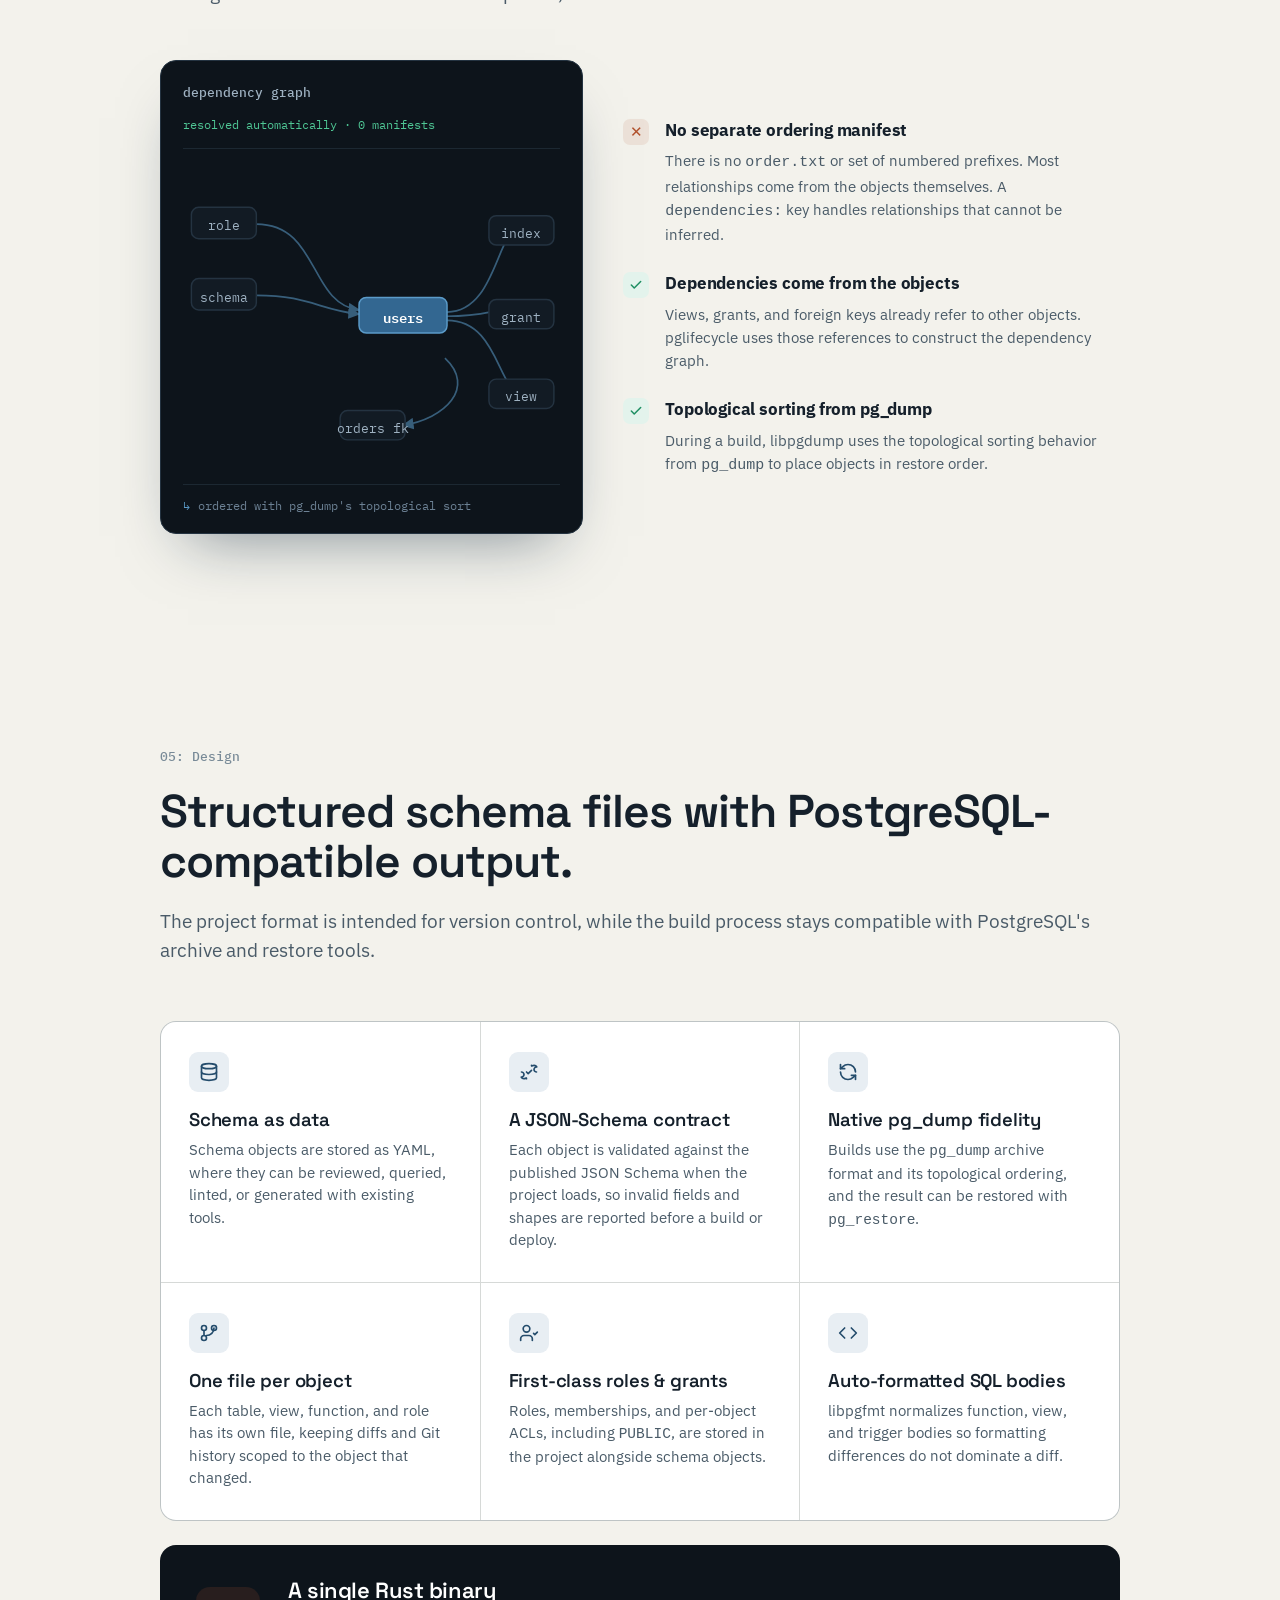
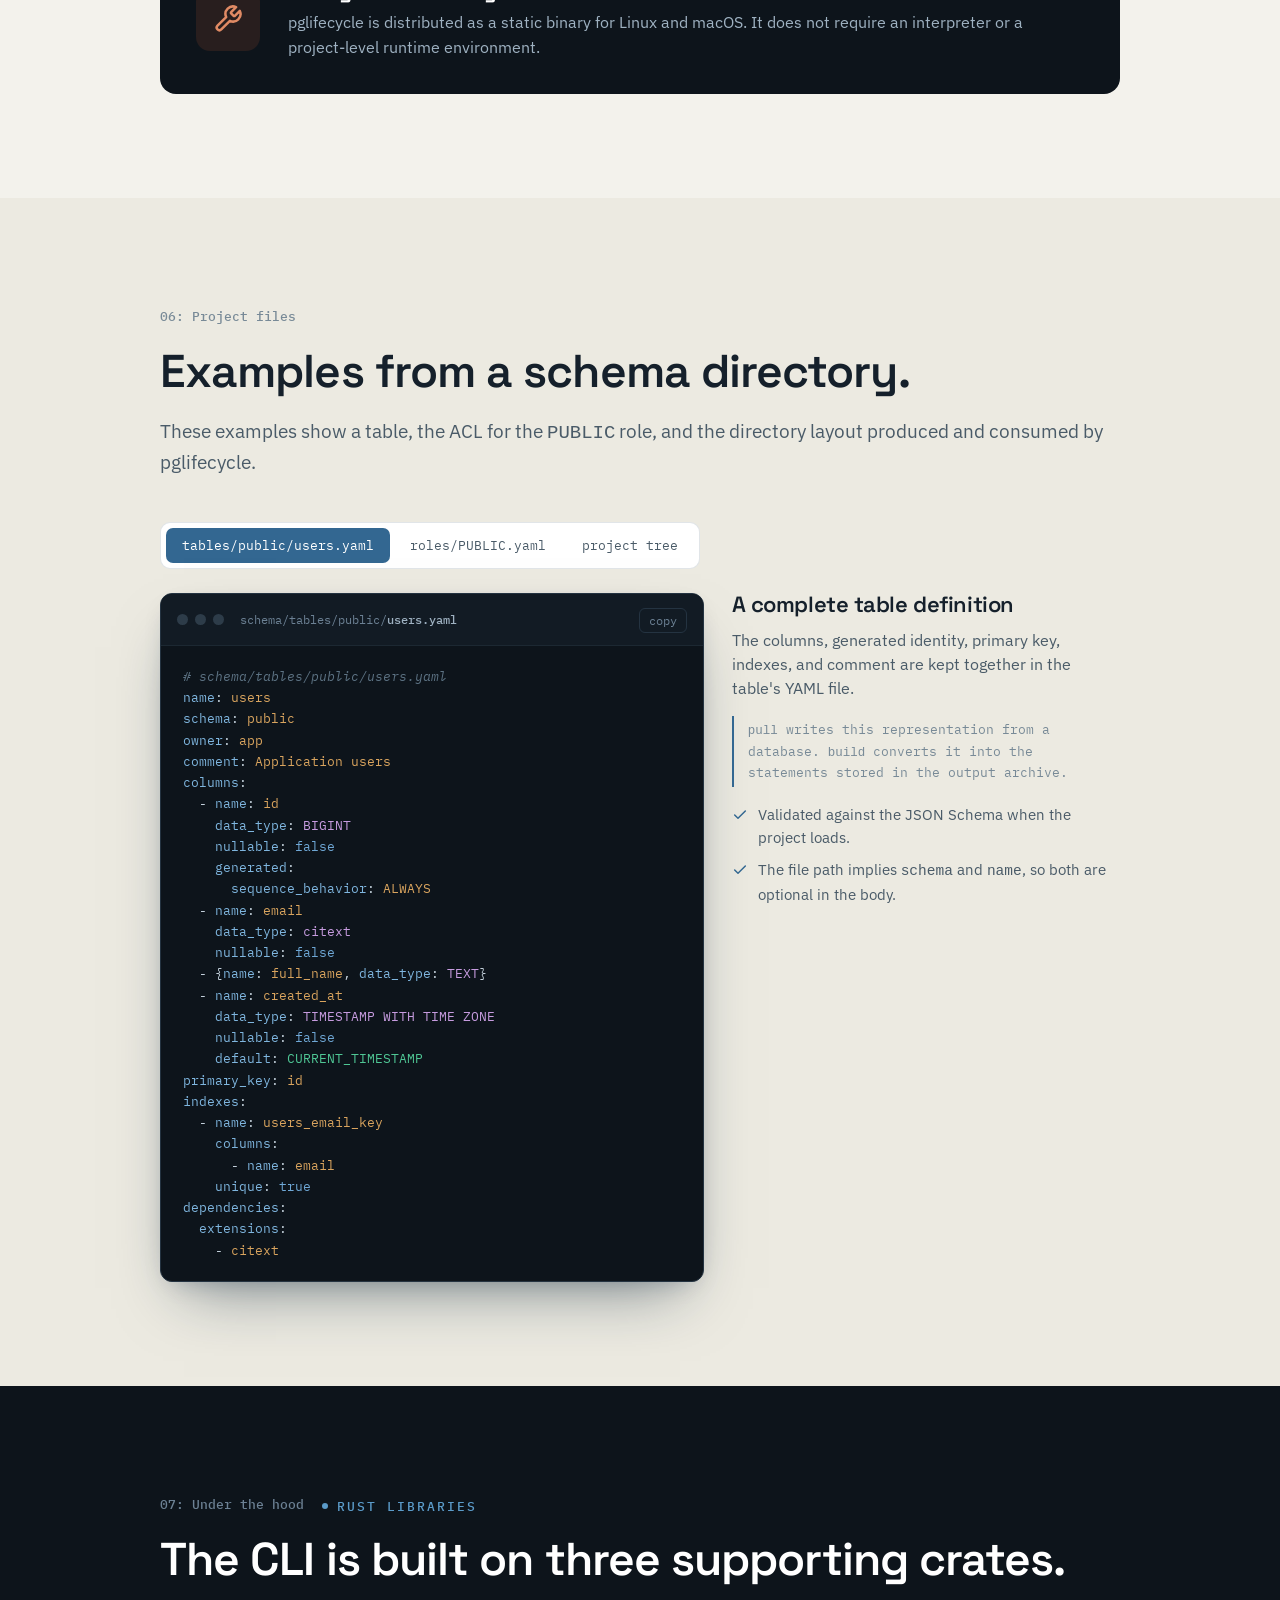
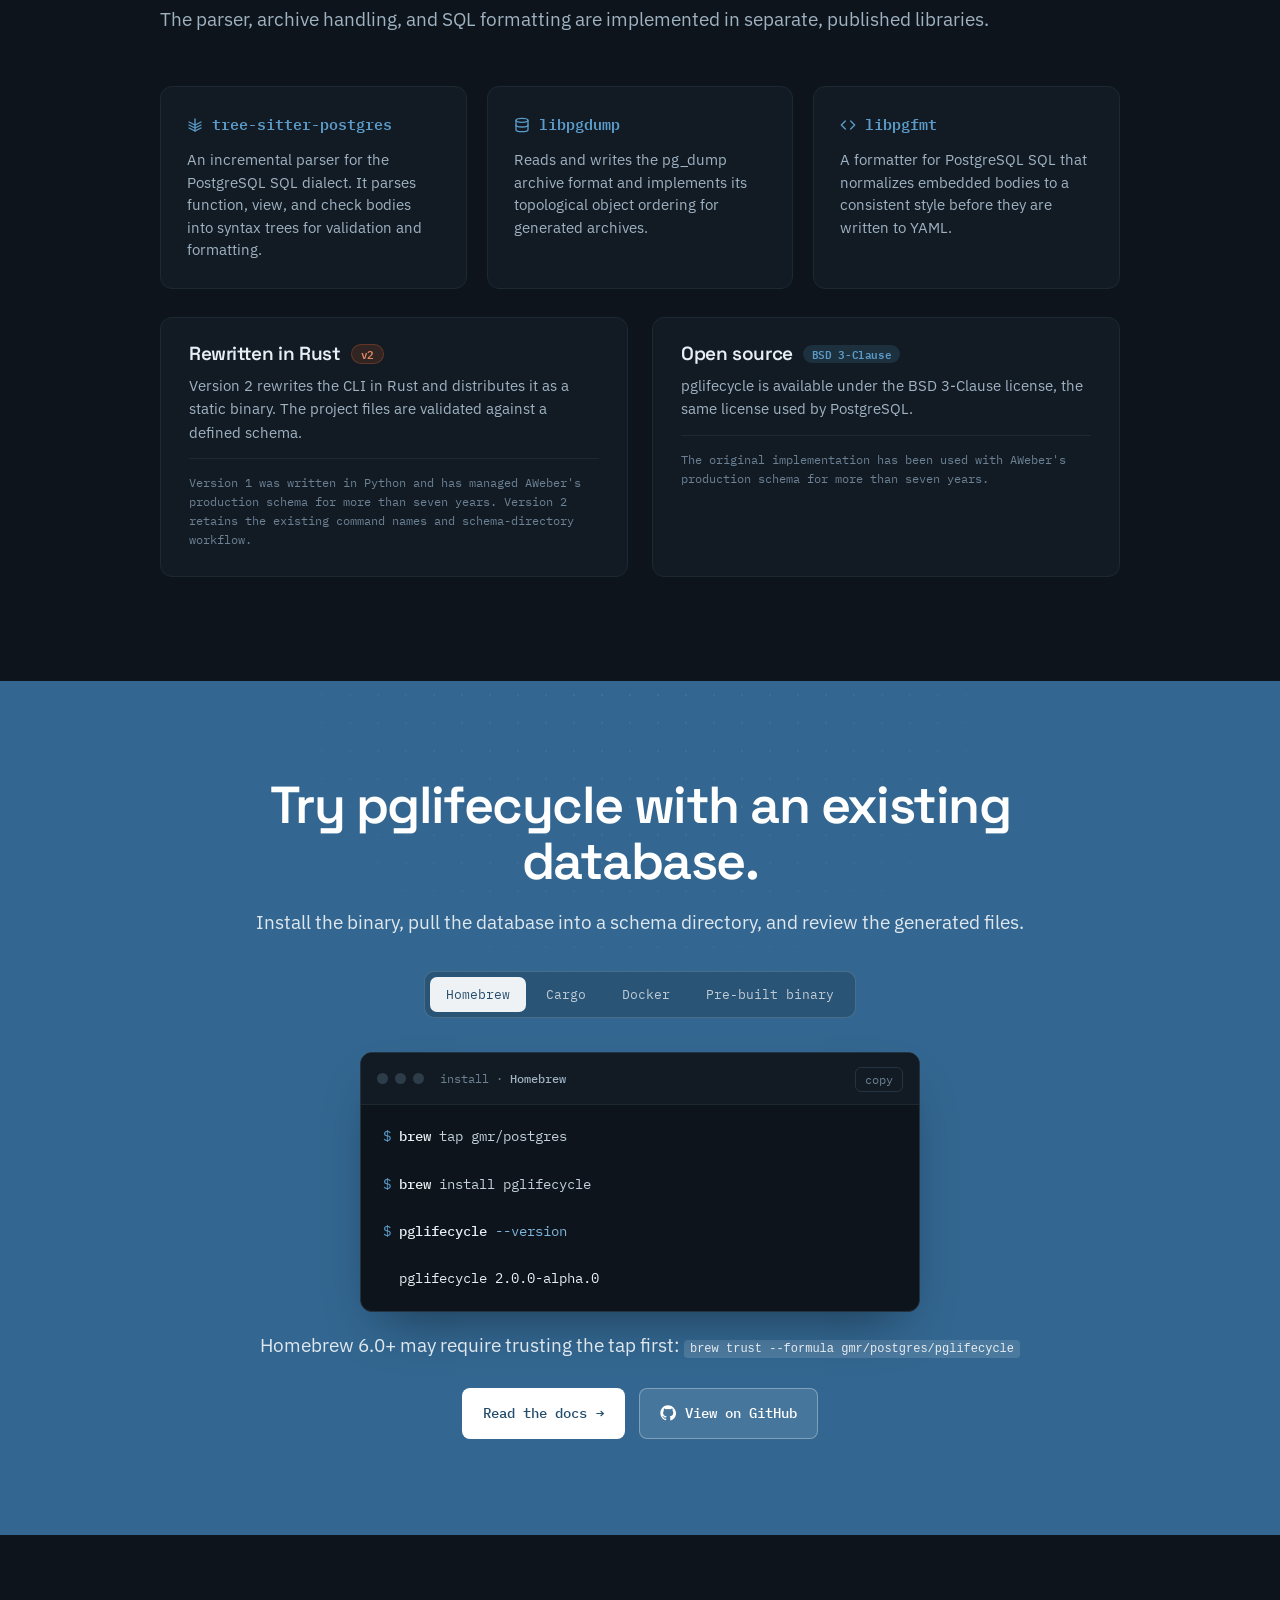
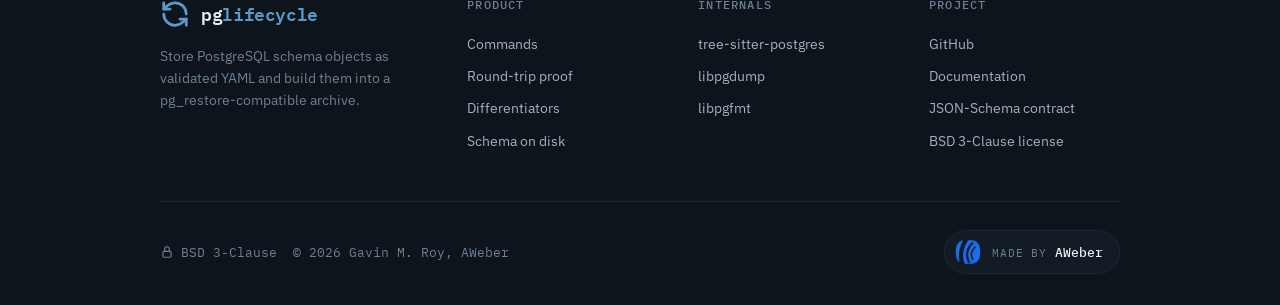
==== commit 999ce0b5: "Simplify website copy and refactor list styling Update page titles, descriptions, and section text t" ====
--- a/index.html
+++ b/index.html
@@ -3,8 +3,8 @@
 <head>
 <meta charset="UTF-8">
 <meta name="viewport" content="width=device-width, initial-scale=1.0">
-<title>pglifecycle: Your PostgreSQL schema as version-controlled data</title>
-<meta name="description" content="pglifecycle keeps your PostgreSQL schema in version-controlled YAML: one file per object, validated against a JSON-Schema contract, round-tripped through native pg_dump/pg_restore.">
+<title>pglifecycle: Keep your PostgreSQL schema in version control</title>
+<meta name="description" content="pglifecycle reads PostgreSQL schema objects into validated YAML and builds pg_restore-compatible archives.">
 <link rel="preconnect" href="https://fonts.googleapis.com">
 <link rel="preconnect" href="https://fonts.gstatic.com" crossorigin>
 <link href="https://fonts.googleapis.com/css2?family=Space+Grotesk:wght@500;600;700&family=IBM+Plex+Sans:ital,wght@0,400;0,500;0,600;0,700;1,400&family=IBM+Plex+Mono:ital,wght@0,400;0,500;0,600;0,700;1,400&display=swap" rel="stylesheet">
@@ -30,7 +30,7 @@
       <a href="#commands">Commands</a>
       <a href="#proof">Proof</a>
       <a href="#graph">No Manifest</a>
-      <a href="#different">Built Different</a>
+      <a href="#different">Design</a>
       <a href="#internals">Internals</a>
       <a href="https://gmr.github.io/pglifecycle/">Documentation</a>
     </div>
@@ -50,8 +50,8 @@
 <header class="hero">
   <div class="container hero-grid">
     <div class="hero-left">
-      <h1 class="reveal">Your PostgreSQL schema, <span class="accent">as version-controlled data.</span></h1>
-      <p class="hero-sub reveal">pglifecycle keeps your schema in plain YAML: One file per object, validated against a JSON-Schema contract, and round-tripped through native <code>pg_dump</code> / <code>pg_restore</code>.</p>
+      <h1 class="reveal">Keep your PostgreSQL schema <span class="accent">in version control.</span></h1>
+      <p class="hero-sub reveal">pglifecycle reads a PostgreSQL database into plain YAML, with one file for each object. It validates those files against JSON Schema and builds archives that work with <code>pg_restore</code>.</p>
       <div class="hero-cta reveal">
         <a class="btn btn-primary" href="#get-started">Install the binary <span class="arr">→</span></a>
         <a class="btn btn-ghost" href="#proof">See the round-trip proof</a>
@@ -72,7 +72,7 @@
         </div>
         <div class="term-body">
           <pre><span class="out"><span class="cmd"><span class="prompt">$ </span><span class="bin">pglifecycle</span> <span class="sub">pull</span> <span class="flag">-h</span> <span class="arg">db.internal</span> <span class="flag">-U</span> <span class="arg">postgres</span> <span class="flag">-d</span> <span class="arg">app</span> <span class="arg">schema/</span> <span class="flag">--exclude-schema</span> <span class="arg">pgq</span></span>
-<span class="dim">pglifecycle v2.0.0</span> Creating postgres@db.internal → schema/
+<span class="dim">pglifecycle v2.0.0-alpha.0</span> Creating postgres@db.internal → schema/
 
 Created schema/ from postgres@db.internal with <span class="hl">3036 objects</span>:
 
@@ -82,12 +82,12 @@
   62  types            104  roles
 
   <span class="cmd"><span class="prompt">$ </span><span class="bin">git</span> diff <span class="flag">--stat</span></span>
-schema/tables/public.users.yaml  <span class="ok">| 4 ++--</span>
+schema/tables/public/users.yaml  <span class="ok">| 4 ++--</span>
 <span class="dim">1 file changed, 2 insertions(+), 2 deletions(-)</span>
          </span></pre>
         </div>
       </div>
-      <p style="font-family:var(--font-mono);font-size:12px;color:var(--text-3);margin-top:14px;text-align:center;">A schema change is now a 4-line diff, not an opaque migration.</p>
+      <p style="font-family:var(--font-mono);font-size:12px;color:var(--text-3);margin-top:14px;text-align:center;">Review a schema change as an ordinary Git diff.</p>
     </div>
   </div>
 </header>
@@ -97,9 +97,9 @@
   <div class="container">
     <div class="section-head reveal">
       <span class="kicker-num">01: The problem</span>
-      <span class="eyebrow eyebrow--ondark" style="margin-left:14px;"><span class="dot"></span>Migrations hide state</span>
-      <h2>Ordered migration files tell you how you got here. They never tell you where you are.</h2>
-      <p class="lead">A folder of <code>0001_…sql</code>, <code>0002_…sql</code> is a transaction log, not a schema. To know the current shape of a table you replay history in your head, or you dump the database and read raw SQL. The declared state is never written down.</p>
+      <span class="eyebrow eyebrow--ondark" style="margin-left:14px;"><span class="dot"></span>Reviewing current state</span>
+      <h2>Migration files record changes, but the current schema can be difficult to inspect.</h2>
+      <p class="lead">When a table has changed across many numbered SQL files, understanding its current definition means following the full migration history or inspecting a database. pglifecycle adds a checked-in representation of the resulting schema.</p>
     </div>
 
     <div class="compare">
@@ -108,8 +108,8 @@
           <svg width="15" height="15" viewBox="0 0 24 24" fill="none" stroke="currentColor" stroke-width="2.2" stroke-linecap="round" stroke-linejoin="round"><circle cx="12" cy="12" r="9"/><path d="M15 9l-6 6M9 9l6 6"/></svg>
           Migrations: the log
         </span>
-        <h3>State is implied, never stated</h3>
-        <p>The shape of <code>users</code> lives scattered across dozens of append-only SQL files. Reviewers approve deltas they can't fully picture. Drift goes unnoticed.</p>
+        <h3>The definition is spread across migrations</h3>
+        <p>The current shape of <code>users</code> may depend on several SQL files. A reviewer has to combine those changes to understand the complete table.</p>
         <div class="mini-files">
           <div class="row"><svg class="ic" width="14" height="14" viewBox="0 0 24 24" fill="none" stroke="currentColor" stroke-width="2" stroke-linecap="round" stroke-linejoin="round"><path d="M14 2H6a2 2 0 0 0-2 2v16a2 2 0 0 0 2 2h12a2 2 0 0 0 2-2V8z"/><path d="M14 2v6h6"/></svg> 0001_create_users.sql</div>
           <div class="row"><svg class="ic" width="14" height="14" viewBox="0 0 24 24" fill="none" stroke="currentColor" stroke-width="2" stroke-linecap="round" stroke-linejoin="round"><path d="M14 2H6a2 2 0 0 0-2 2v16a2 2 0 0 0 2 2h12a2 2 0 0 0 2-2V8z"/><path d="M14 2v6h6"/></svg> 0014_add_email_citext.sql</div>
@@ -123,11 +123,11 @@
           <svg width="15" height="15" viewBox="0 0 24 24" fill="none" stroke="currentColor" stroke-width="2.2" stroke-linecap="round" stroke-linejoin="round"><path d="M20 6 9 17l-5-5"/></svg>
           pglifecycle: the state
         </span>
-        <h3>State is the source of truth</h3>
-        <p>pglifecycle inverts the model: it versions the <b>declared state</b> as structured data. One object, one file. The current shape of <code>users</code> is exactly what's on disk.</p>
+        <h3>The complete definition is in one file</h3>
+        <p>pglifecycle stores each object as structured data. The file for <code>users</code> contains the table definition that will be used when the project is built.</p>
         <div class="mini-files">
-          <div class="row"><svg class="ic" width="14" height="14" viewBox="0 0 24 24" fill="none" stroke="currentColor" stroke-width="2" stroke-linecap="round" stroke-linejoin="round"><path d="M14 2H6a2 2 0 0 0-2 2v16a2 2 0 0 0 2 2h12a2 2 0 0 0 2-2V8z"/><path d="M14 2v6h6"/></svg> tables/public.<span class="obj">users</span>.yaml</div>
-          <div class="row"><svg class="ic" width="14" height="14" viewBox="0 0 24 24" fill="none" stroke="currentColor" stroke-width="2" stroke-linecap="round" stroke-linejoin="round"><path d="M14 2H6a2 2 0 0 0-2 2v16a2 2 0 0 0 2 2h12a2 2 0 0 0 2-2V8z"/><path d="M14 2v6h6"/></svg> tables/public.<span class="obj">orders</span>.yaml</div>
+          <div class="row"><svg class="ic" width="14" height="14" viewBox="0 0 24 24" fill="none" stroke="currentColor" stroke-width="2" stroke-linecap="round" stroke-linejoin="round"><path d="M14 2H6a2 2 0 0 0-2 2v16a2 2 0 0 0 2 2h12a2 2 0 0 0 2-2V8z"/><path d="M14 2v6h6"/></svg> tables/public/<span class="obj">users</span>.yaml</div>
+          <div class="row"><svg class="ic" width="14" height="14" viewBox="0 0 24 24" fill="none" stroke="currentColor" stroke-width="2" stroke-linecap="round" stroke-linejoin="round"><path d="M14 2H6a2 2 0 0 0-2 2v16a2 2 0 0 0 2 2h12a2 2 0 0 0 2-2V8z"/><path d="M14 2v6h6"/></svg> tables/public/<span class="obj">orders</span>.yaml</div>
           <div class="row"><svg class="ic" width="14" height="14" viewBox="0 0 24 24" fill="none" stroke="currentColor" stroke-width="2" stroke-linecap="round" stroke-linejoin="round"><path d="M14 2H6a2 2 0 0 0-2 2v16a2 2 0 0 0 2 2h12a2 2 0 0 0 2-2V8z"/><path d="M14 2v6h6"/></svg> roles/<span class="obj">PUBLIC</span>.yaml</div>
           <div class="row" style="color:var(--pg-bright);"><svg class="ic" width="14" height="14" viewBox="0 0 24 24" fill="none" stroke="currentColor" stroke-width="2" stroke-linecap="round" stroke-linejoin="round"><path d="M2 12s3-7 10-7 10 7 10 7-3 7-10 7-10-7-10-7z"/><circle cx="12" cy="12" r="3"/></svg> current state of <span class="obj">users</span> = read the file</div>
         </div>
@@ -136,7 +136,7 @@
 
     <div class="problem-note reveal">
       <span class="arr">↳</span>
-      <span>Migrations still run the deploy. pglifecycle owns the <b>declaration</b>: the canonical, diffable picture of what your database should look like, kept honest by a round-trip test gate.</span>
+      <span>You can continue to use migrations for deployment. pglifecycle provides a separate, reviewable description of the schema and a round-trip check for keeping it accurate.</span>
     </div>
   </div>
 </section>
@@ -146,8 +146,8 @@
   <div class="container">
     <div class="section-head reveal">
       <span class="kicker-num">02: The commands</span>
-      <h2>Four commands. That's the whole surface area.</h2>
-      <p class="lead">pglifecycle does four things, and they compose into everything else: scaffold a new project, read a live database into files, compile files into a restorable archive, and apply the declared state to a live database.</p>
+      <h2>The workflow uses four commands.</h2>
+      <p class="lead">Create a project, pull a live database into YAML, build those files into a restorable archive, or deploy the differences to a database.</p>
     </div>
 
     <div class="verbs-tabs reveal" id="verbTabs">
@@ -173,12 +173,12 @@
     <div class="verb-panel active" data-panel="pull">
       <div class="verb-detail reveal">
         <h3>pull</h3>
-        <p>Point it at any reachable database. pglifecycle reads the catalog through the same paths <code>pg_dump</code> uses, and writes one file per object into your schema directory.</p>
+        <p>Connect to a database and write its objects to a schema directory. pglifecycle uses the PostgreSQL catalog information exposed through <code>pg_dump</code>.</p>
         <ul>
           <li><svg width="18" height="18" viewBox="0 0 24 24" fill="none" stroke="currentColor" stroke-width="2.2" stroke-linecap="round" stroke-linejoin="round"><path d="M20 6 9 17l-5-5"/></svg> Tables, views, functions, sequences, types, roles, and grants.</li>
-          <li><svg width="18" height="18" viewBox="0 0 24 24" fill="none" stroke="currentColor" stroke-width="2.2" stroke-linecap="round" stroke-linejoin="round"><path d="M20 6 9 17l-5-5"/></svg> SQL bodies parsed with tree-sitter and auto-formatted on the way out.</li>
-          <li><svg width="18" height="18" viewBox="0 0 24 24" fill="none" stroke="currentColor" stroke-width="2.2" stroke-linecap="round" stroke-linejoin="round"><path d="M20 6 9 17l-5-5"/></svg> Output validated against the JSON-Schema contract before it lands.</li>
-          <li><svg width="18" height="18" viewBox="0 0 24 24" fill="none" stroke="currentColor" stroke-width="2.2" stroke-linecap="round" stroke-linejoin="round"><path d="M20 6 9 17l-5-5"/></svg> <code style="white-space:nowrap">--update</code>: Merge fresh introspection into an existing project, preserving comments and ordering.</li>
+          <li><svg width="18" height="18" viewBox="0 0 24 24" fill="none" stroke="currentColor" stroke-width="2.2" stroke-linecap="round" stroke-linejoin="round"><path d="M20 6 9 17l-5-5"/></svg> Parses SQL bodies with tree-sitter and formats them before writing.</li>
+          <li><svg width="18" height="18" viewBox="0 0 24 24" fill="none" stroke="currentColor" stroke-width="2.2" stroke-linecap="round" stroke-linejoin="round"><path d="M20 6 9 17l-5-5"/></svg> Includes cluster roles and users; password hashes are omitted by default.</li>
+          <li><svg width="18" height="18" viewBox="0 0 24 24" fill="none" stroke="currentColor" stroke-width="2.2" stroke-linecap="round" stroke-linejoin="round"><path d="M20 6 9 17l-5-5"/></svg> With <code style="white-space:nowrap">--update</code>, rewrites only files whose content has changed.</li>
         </ul>
       </div>
       <div class="reveal">
@@ -187,7 +187,7 @@
           <div class="term-body">
             <pre><span class="out"><span class="cmd"><span class="prompt">$ </span><span class="bin">pglifecycle</span> <span class="sub">pull</span> <span class="flag">-h</span> <span class="arg">db.internal</span> <span class="flag">-U</span> <span class="arg">postgres</span> <span class="flag">-d</span> <span class="arg">app</span> <span class="arg">schema/</span> <span class="flag">--exclude-schema</span> <span class="arg">pgq</span></span>
 
-<span class="dim">pglifecycle v2.0.0</span> Creating postgres@db.internal → schema/
+<span class="dim">pglifecycle v2.0.0-alpha.0</span> Creating postgres@db.internal → schema/
 
 Created schema/ from postgres@db.internal with <span class="hl">3036 objects</span>:
 
@@ -205,11 +205,11 @@
     <div class="verb-panel" data-panel="build">
       <div class="verb-detail reveal">
         <h3>build</h3>
-        <p>Compile the whole declaration into a <code>pg_restore</code>-compatible archive. Object ordering isn't ours; it comes straight from <code>pg_dump</code>'s own topological sort, so the output restores cleanly every time.</p>
+        <p>Compile the schema directory into an archive accepted by <code>pg_restore</code>. libpgdump orders the objects using PostgreSQL's dependency information.</p>
         <ul>
-          <li><svg width="18" height="18" viewBox="0 0 24 24" fill="none" stroke="currentColor" stroke-width="2.2" stroke-linecap="round" stroke-linejoin="round"><path d="M20 6 9 17l-5-5"/></svg> Dependency order resolved by libpgdump, not heuristics.</li>
-          <li><svg width="18" height="18" viewBox="0 0 24 24" fill="none" stroke="currentColor" stroke-width="2.2" stroke-linecap="round" stroke-linejoin="round"><path d="M20 6 9 17l-5-5"/></svg> Deterministic: same YAML in, byte-identical archive out.</li>
-          <li><svg width="18" height="18" viewBox="0 0 24 24" fill="none" stroke="currentColor" stroke-width="2.2" stroke-linecap="round" stroke-linejoin="round"><path d="M20 6 9 17l-5-5"/></svg> Emit a <code>pg_restore -Fc</code>-compatible archive; restore with <code>pg_restore</code>.</li>
+          <li><svg width="18" height="18" viewBox="0 0 24 24" fill="none" stroke="currentColor" stroke-width="2.2" stroke-linecap="round" stroke-linejoin="round"><path d="M20 6 9 17l-5-5"/></svg> Resolves dependency order through libpgdump.</li>
+          <li><svg width="18" height="18" viewBox="0 0 24 24" fill="none" stroke="currentColor" stroke-width="2.2" stroke-linecap="round" stroke-linejoin="round"><path d="M20 6 9 17l-5-5"/></svg> Produces a stable restore order for unchanged YAML.</li>
+          <li><svg width="18" height="18" viewBox="0 0 24 24" fill="none" stroke="currentColor" stroke-width="2.2" stroke-linecap="round" stroke-linejoin="round"><path d="M20 6 9 17l-5-5"/></svg> Writes a custom-format archive for <code>pg_restore</code>.</li>
         </ul>
       </div>
       <div class="reveal">
@@ -231,7 +231,7 @@
     <div class="verb-panel" data-panel="create">
       <div class="verb-detail reveal">
         <h3>create</h3>
-        <p>Scaffold a new empty project directory, the starting point before you run <code>pull</code> on an existing database or build a schema from scratch by hand.</p>
+        <p>Create an empty project directory. Use it as the destination for <code>pull</code>, or add schema objects by hand.</p>
         <ul>
           <li><svg width="18" height="18" viewBox="0 0 24 24" fill="none" stroke="currentColor" stroke-width="2.2" stroke-linecap="round" stroke-linejoin="round"><path d="M20 6 9 17l-5-5"/></svg> Creates the full directory layout and a <code>project.yaml</code> config.</li>
           <li><svg width="18" height="18" viewBox="0 0 24 24" fill="none" stroke="currentColor" stroke-width="2.2" stroke-linecap="round" stroke-linejoin="round"><path d="M20 6 9 17l-5-5"/></svg> Sets encoding, superuser, and standard-conforming strings.</li>
@@ -256,21 +256,25 @@
     <div class="verb-panel" data-panel="deploy">
       <div class="verb-detail reveal">
         <h3>deploy</h3>
-        <p>Diff the declared state against a live database and apply the delta with no migration files and no replay surprises. Today, deploys still run through your migration tool.</p>
+        <p>Compare the project with a live database and generate the DDL needed to reconcile them. Output goes to stdout or <code>-o FILE</code>. With <code>--apply</code>, pglifecycle runs the script through <code>psql</code> in one transaction.</p>
         <ul>
-          <li><svg width="18" height="18" viewBox="0 0 24 24" fill="none" stroke="currentColor" stroke-width="2.2" stroke-linecap="round" stroke-linejoin="round"><path d="M20 6 9 17l-5-5"/></svg> Computes the diff between the declared schema and the live catalog.</li>
-          <li><svg width="18" height="18" viewBox="0 0 24 24" fill="none" stroke="currentColor" stroke-width="2.2" stroke-linecap="round" stroke-linejoin="round"><path d="M20 6 9 17l-5-5"/></svg> Applies only what changed, with no full drop-and-recreate.</li>
-          <li><svg width="18" height="18" viewBox="0 0 24 24" fill="none" stroke="currentColor" stroke-width="2.2" stroke-linecap="round" stroke-linejoin="round"><path d="M20 6 9 17l-5-5"/></svg> The missing piece that closes the loop: declare, review, deploy.</li>
+          <li><svg width="18" height="18" viewBox="0 0 24 24" fill="none" stroke="currentColor" stroke-width="2.2" stroke-linecap="round" stroke-linejoin="round"><path d="M20 6 9 17l-5-5"/></svg> Reconciled in place where PostgreSQL allows it: columns, constraints, indexes, triggers, <code>CREATE OR REPLACE</code> for functions and views, <code>ALTER TYPE … ADD VALUE</code> for enums.</li>
+          <li><svg width="18" height="18" viewBox="0 0 24 24" fill="none" stroke="currentColor" stroke-width="2.2" stroke-linecap="round" stroke-linejoin="round"><path d="M20 6 9 17l-5-5"/></svg> Destructive statements are excluded unless you pass <code>--allow-drop</code>, and <code>--apply</code> refuses while any are pending.</li>
+          <li><svg width="18" height="18" viewBox="0 0 24 24" fill="none" stroke="currentColor" stroke-width="2.2" stroke-linecap="round" stroke-linejoin="round"><path d="M20 6 9 17l-5-5"/></svg> Compare against a <code>pg_dump -Fc</code> file instead of a live connection with <code>-D</code>.</li>
         </ul>
       </div>
       <div class="reveal">
         <div class="term">
-          <div class="term-bar"><div class="term-dots"><i></i><i></i><i></i></div><span class="term-title"><b>pglifecycle deploy</b></span></div>
+          <div class="term-bar"><div class="term-dots"><i></i><i></i><i></i></div><span class="term-title"><b>pglifecycle deploy</b></span><div class="term-actions"><button class="copy-btn" data-copy="pglifecycle deploy -d app_production -o deploy.sql schema/">copy</button></div></div>
           <div class="term-body">
-<pre><span class="cmd"><span class="prompt">$ </span><span class="bin">pglifecycle</span> <span class="sub">deploy</span> <span class="t-com"># diff → apply</span></span>
-<span class="cmd">    <span class="arg">schema/</span> <span class="flag">--dbname</span> <span class="arg">app_production</span></span>
+<pre><span class="cmd"><span class="prompt">$ </span><span class="bin">pglifecycle</span> <span class="sub">deploy</span> <span class="t-com"># diff → DDL</span></span>
+<span class="cmd">    <span class="flag">-d</span> <span class="arg">app_production</span> <span class="flag">-o</span> <span class="arg">deploy.sql</span> <span class="arg">schema/</span></span>
 <span class="out"> </span>
-<span class="out"><span class="dim">  not yet available; coming in a future release</span></span></pre>
+<span class="out"><span class="dim">  Comparing app against postgres@localhost/app_production</span></span>
+<span class="out"><span class="dim">  Plan: 7 statement(s) included, 1 excluded</span></span>
+<span class="out">  <span class="hl">wrote deploy.sql</span></span>
+<span class="out"> </span>
+<span class="cmd"><span class="prompt">$ </span><span class="bin">psql</span> <span class="flag">--single-transaction</span> <span class="flag">-v</span> ON_ERROR_STOP=1 <span class="flag">-f</span> <span class="arg">deploy.sql</span></span></pre>
           </div>
         </div>
       </div>
@@ -283,9 +287,9 @@
   <div class="container">
     <div class="section-head reveal">
       <span class="kicker-num">03: The proof</span>
-      <span class="eyebrow eyebrow--ondark" style="margin-left:14px;"><span class="dot"></span>The killer demo</span>
-      <h2>The round-trip is a test, not a slogan.</h2>
-      <p class="lead">Dump a database. Pull it into YAML. Build it back. Restore it. Dump again. The two dumps are identical, and that comparison can run as an automated gate on every change.</p>
+      <span class="eyebrow eyebrow--ondark" style="margin-left:14px;"><span class="dot"></span>Round-trip verification</span>
+      <h2>Check the generated archive against the source database.</h2>
+      <p class="lead">Start with a database dump, convert the database to YAML, build and restore it, then dump the restored database. Comparing the two archive listings checks that the same objects appear in the same restore order.</p>
     </div>
 
     <div class="pipeline reveal" id="pipeline">
@@ -305,8 +309,8 @@
         <svg width="24" height="24" viewBox="0 0 24 24" fill="none" stroke="currentColor" stroke-width="2.5" stroke-linecap="round" stroke-linejoin="round"><path d="M20 6 9 17l-5-5"/></svg>
       </div>
       <div class="rtext">
-        <div class="big">diff original.dump roundtrip.dump → 0 differences</div>
-        <div class="small">The dump that comes out the far end is byte-for-byte identical to the one that went in.</div>
+        <div class="big">diff &lt;(pg_restore -l original.dump) &lt;(pg_restore -l roundtrip.dump) → 0 differences</div>
+        <div class="small">An empty diff means the two archive listings contain the same objects in the same order.</div>
       </div>
       <div class="ci">
         <span class="dim"># .github/workflows/schema.yml</span><br>
@@ -328,7 +332,7 @@
 <span class="cmd"><span class="prompt">$ </span><span class="bin">diff</span> a.txt b.txt && <span class="bin">echo</span> <span class="arg">"round-trip OK"</span></span>
 <span class="out">  <span class="ok">round-trip OK</span></span>
 <span class="out"> </span>
-<span class="out"><span class="dim">  # if the dumps ever drift, this check catches it, loudly, in CI.</span></span></pre>
+<span class="out"><span class="dim">  # run this comparison in CI to detect a round-trip difference</span></span></pre>
         </div>
       </div>
     </div>
@@ -340,9 +344,9 @@
   <div class="container">
     <div class="section-head reveal">
       <span class="kicker-num">04: No manifest</span>
-      <span class="eyebrow" style="margin-left:14px;"><span class="dot"></span>It already knows the graph</span>
-      <h2>No ordering file. No manifest. It knows how your schema fits together.</h2>
-      <p class="lead">Other tools make you maintain a hand-ordered list: a manifest that says "run roles, then schemas, then tables, then views." pglifecycle never asks. It reads the dependencies out of your objects and resolves them the same way Postgres does.</p>
+      <span class="eyebrow" style="margin-left:14px;"><span class="dot"></span>Dependency ordering</span>
+      <h2>Object dependencies determine the restore order.</h2>
+      <p class="lead">pglifecycle derives most dependencies from the schema objects and passes them to libpgdump for topological sorting. You do not have to maintain a separate, hand-ordered manifest.</p>
     </div>
 
     <div class="graph-grid">
@@ -397,7 +401,7 @@
               <text x="181" y="260">orders fk</text>
             </g>
           </svg>
-          <div class="graph-foot"><span class="gf-prompt">↳</span> built in pg_dump's topological order; restores clean every time</div>
+          <div class="graph-foot"><span class="gf-prompt">↳</span> ordered with pg_dump's topological sort</div>
         </div>
       </div>
 
@@ -405,8 +409,8 @@
         <div class="gc-item">
           <span class="gc-x">✕</span>
           <div>
-            <b>The manifest you don't write</b>
-            <p>There's no <code>order.txt</code>, no numbered prefixes, no "depends_on" key for you to keep in sync. Add a foreign key and the edge appears in the graph on its own.</p>
+            <b>No separate ordering manifest</b>
+            <p>There is no <code>order.txt</code> or set of numbered prefixes. Most relationships come from the objects themselves. A <code>dependencies:</code> key handles relationships that cannot be inferred.</p>
           </div>
         </div>
         <div class="gc-item">
@@ -415,7 +419,7 @@
           </span>
           <div>
             <b>Dependencies come from the objects</b>
-            <p>A view references a table; a grant references a role; a foreign key references another table. pglifecycle reads those relationships directly, using the same catalog facts Postgres itself relies on.</p>
+            <p>Views, grants, and foreign keys already refer to other objects. pglifecycle uses those references to construct the dependency graph.</p>
           </div>
         </div>
         <div class="gc-item">
@@ -423,8 +427,8 @@
             <svg width="14" height="14" viewBox="0 0 24 24" fill="none" stroke="currentColor" stroke-width="2.6" stroke-linecap="round" stroke-linejoin="round"><path d="M20 6 9 17l-5-5"/></svg>
           </span>
           <div>
-            <b>Ordered by pg_dump, not by us</b>
-            <p>When it's time to build, the topological sort is borrowed straight from <code>pg_dump</code> via libpgdump. So "what depends on what" is decided by the same engine that has gotten it right for decades.</p>
+            <b>Topological sorting from pg_dump</b>
+            <p>During a build, libpgdump uses the topological sorting behavior from <code>pg_dump</code> to place objects in restore order.</p>
           </div>
         </div>
       </div>
@@ -436,41 +440,41 @@
 <section class="section" id="different">
   <div class="container">
     <div class="section-head reveal">
-      <span class="kicker-num">05: Why it's different</span>
-      <h2>Built on Postgres' own machinery, not around it.</h2>
-      <p class="lead">Plenty of tools generate SQL. pglifecycle is opinionated about exactly two things: schema is <em>data</em>, and the source of truth is whatever <code>pg_dump</code> agrees with.</p>
+      <span class="kicker-num">05: Design</span>
+      <h2>Structured schema files with PostgreSQL-compatible output.</h2>
+      <p class="lead">The project format is intended for version control, while the build process stays compatible with PostgreSQL's archive and restore tools.</p>
     </div>
 
     <div class="diff-grid reveal">
       <div class="diff-card">
         <div class="ic"><svg width="20" height="20" viewBox="0 0 24 24" fill="none" stroke="currentColor" stroke-width="2" stroke-linecap="round" stroke-linejoin="round"><ellipse cx="12" cy="5" rx="9" ry="3"/><path d="M3 5v14a9 3 0 0 0 18 0V5"/><path d="M3 12a9 3 0 0 0 18 0"/></svg></div>
         <h3>Schema as data</h3>
-        <p>Your declared state is structured YAML, not opaque SQL blobs. Query it, diff it, lint it, template it: it's just data.</p>
+        <p>Schema objects are stored as YAML, where they can be reviewed, queried, linted, or generated with existing tools.</p>
       </div>
       <div class="diff-card">
         <div class="ic"><svg width="20" height="20" viewBox="0 0 24 24" fill="none" stroke="currentColor" stroke-width="2" stroke-linecap="round" stroke-linejoin="round"><path d="M9 12l2 2 4-4"/><path d="M21 12c-1 0-3-1-3-3s2-3 3-3-1-2-3-2-3 2-3 0"/><path d="M3 12c1 0 3 1 3 3s-2 3-3 3 1 2 3 2 3-2 3 0"/></svg></div>
         <h3>A JSON-Schema contract</h3>
-        <p>Every object is validated against a published JSON-Schema before it's accepted. Typos and invalid shapes fail fast, not at deploy time.</p>
+        <p>Each object is validated against the published JSON Schema when the project loads, so invalid fields and shapes are reported before a build or deploy.</p>
       </div>
       <div class="diff-card">
         <div class="ic"><svg width="20" height="20" viewBox="0 0 24 24" fill="none" stroke="currentColor" stroke-width="2" stroke-linecap="round" stroke-linejoin="round"><path d="M21 12a9 9 0 0 0-9-9 9 9 0 0 0-6.2 2.5L3 8"/><path d="M3 3v5h5"/><path d="M3 12a9 9 0 0 0 9 9 9 9 0 0 0 6.2-2.5L21 16"/><path d="M21 21v-5h-5"/></svg></div>
         <h3>Native pg_dump fidelity</h3>
-        <p>Builds round-trip through <code>pg_dump</code> / <code>pg_restore</code>, including pg_dump's own topological sort. We don't reinvent dependency ordering.</p>
+        <p>Builds use the <code>pg_dump</code> archive format and its topological ordering, and the result can be restored with <code>pg_restore</code>.</p>
       </div>
       <div class="diff-card">
         <div class="ic"><svg width="20" height="20" viewBox="0 0 24 24" fill="none" stroke="currentColor" stroke-width="2" stroke-linecap="round" stroke-linejoin="round"><circle cx="6" cy="6" r="3"/><circle cx="6" cy="18" r="3"/><path d="M6 9v6"/><path d="M18 6a9 9 0 0 1-9 9"/><circle cx="18" cy="6" r="3"/></svg></div>
         <h3>One file per object</h3>
-        <p>Each table, view, function, and role is its own file. Git history per object: blameable lines, reviewable pull requests, clean merges.</p>
+        <p>Each table, view, function, and role has its own file, keeping diffs and Git history scoped to the object that changed.</p>
       </div>
       <div class="diff-card">
         <div class="ic"><svg width="20" height="20" viewBox="0 0 24 24" fill="none" stroke="currentColor" stroke-width="2" stroke-linecap="round" stroke-linejoin="round"><path d="M16 21v-2a4 4 0 0 0-4-4H6a4 4 0 0 0-4 4v2"/><circle cx="9" cy="7" r="4"/><path d="M22 11l-3 3-1.5-1.5"/></svg></div>
         <h3>First-class roles &amp; grants</h3>
-        <p>Roles, memberships, and per-object ACLs (including <code>PUBLIC</code>) are versioned objects, not an afterthought bolted on at the end.</p>
+        <p>Roles, memberships, and per-object ACLs, including <code>PUBLIC</code>, are stored in the project alongside schema objects.</p>
       </div>
       <div class="diff-card">
         <div class="ic"><svg width="20" height="20" viewBox="0 0 24 24" fill="none" stroke="currentColor" stroke-width="2" stroke-linecap="round" stroke-linejoin="round"><polyline points="16 18 22 12 16 6"/><polyline points="8 6 2 12 8 18"/></svg></div>
         <h3>Auto-formatted SQL bodies</h3>
-        <p>Function, view, and trigger bodies are normalized with libpgfmt, so diffs reflect a logic change, not someone's whitespace.</p>
+        <p>libpgfmt normalizes function, view, and trigger bodies so formatting differences do not dominate a diff.</p>
       </div>
     </div>
 
@@ -480,7 +484,7 @@
       </div>
       <div>
         <h3 style="color:#fff;font-size:22px;margin-bottom:8px;">A single Rust binary</h3>
-        <p style="color:var(--text-ondark-2);font-size:15.5px;max-width:760px;">One static binary. No interpreter, no virtualenv, no dependency tree to resolve in CI. Download it, drop it on the runner, and it just runs on Linux and macOS.</p>
+        <p style="color:var(--text-ondark-2);font-size:15.5px;max-width:760px;">pglifecycle is distributed as a static binary for Linux and macOS. It does not require an interpreter or a project-level runtime environment.</p>
       </div>
     </div>
   </div>
@@ -490,13 +494,13 @@
 <section class="section real" id="real">
   <div class="container">
     <div class="section-head reveal">
-      <span class="kicker-num">06: See the real thing</span>
-      <h2>This is what your schema looks like on disk.</h2>
-      <p class="lead">Not a marketing mock-up. The actual <code>users</code> table, the PUBLIC role's ACL, and a real project tree, exactly as pglifecycle writes and reads them.</p>
+      <span class="kicker-num">06: Project files</span>
+      <h2>Examples from a schema directory.</h2>
+      <p class="lead">These examples show a table, the ACL for the <code>PUBLIC</code> role, and the directory layout produced and consumed by pglifecycle.</p>
     </div>
 
     <div class="real-tabs reveal" id="realTabs">
-      <button class="real-tab active" data-real="users">public.users.yaml</button>
+      <button class="real-tab active" data-real="users">tables/public/users.yaml</button>
       <button class="real-tab" data-real="public">roles/PUBLIC.yaml</button>
       <button class="real-tab" data-real="tree">project tree</button>
     </div>
@@ -505,48 +509,46 @@
     <div class="real-panel active" data-realpanel="users">
       <div class="reveal">
         <div class="term">
-          <div class="term-bar"><div class="term-dots"><i></i><i></i><i></i></div><span class="term-title">schema/tables/<b>public.users.yaml</b></span><div class="term-actions"><button class="copy-btn" data-copy-el="yaml-users">copy</button></div></div>
+          <div class="term-bar"><div class="term-dots"><i></i><i></i><i></i></div><span class="term-title">schema/tables/public/<b>users.yaml</b></span><div class="term-actions"><button class="copy-btn" data-copy-el="yaml-users">copy</button></div></div>
           <div class="term-body sm" id="yaml-users">
-<pre><span class="t-com"># schema/tables/public.users.yaml</span>
+<pre><span class="t-com"># schema/tables/public/users.yaml</span>
+<span class="t-key">name</span>: <span class="t-str">users</span>
 <span class="t-key">schema</span>: <span class="t-str">public</span>
-<span class="t-key">name</span>: <span class="t-str">users</span>
 <span class="t-key">owner</span>: <span class="t-str">app</span>
+<span class="t-key">comment</span>: <span class="t-str">Application users</span>
 <span class="t-key">columns</span>:
   - <span class="t-key">name</span>: <span class="t-str">id</span>
-    <span class="t-key">type</span>: <span class="t-type">bigint</span>
+    <span class="t-key">data_type</span>: <span class="t-type">BIGINT</span>
     <span class="t-key">nullable</span>: <span class="t-kw">false</span>
-    <span class="t-key">identity</span>: <span class="t-str">always</span>
+    <span class="t-key">generated</span>:
+      <span class="t-key">sequence_behavior</span>: <span class="t-str">ALWAYS</span>
   - <span class="t-key">name</span>: <span class="t-str">email</span>
-    <span class="t-key">type</span>: <span class="t-type">citext</span>
+    <span class="t-key">data_type</span>: <span class="t-type">citext</span>
     <span class="t-key">nullable</span>: <span class="t-kw">false</span>
-  - <span class="t-key">name</span>: <span class="t-str">full_name</span>
-    <span class="t-key">type</span>: <span class="t-type">text</span>
+  - {<span class="t-key">name</span>: <span class="t-str">full_name</span>, <span class="t-key">data_type</span>: <span class="t-type">TEXT</span>}
   - <span class="t-key">name</span>: <span class="t-str">created_at</span>
-    <span class="t-key">type</span>: <span class="t-type">timestamptz</span>
+    <span class="t-key">data_type</span>: <span class="t-type">TIMESTAMP WITH TIME ZONE</span>
     <span class="t-key">nullable</span>: <span class="t-kw">false</span>
-    <span class="t-key">default</span>: <span class="t-fn">now()</span>
-<span class="t-key">primary_key</span>:
-  <span class="t-key">name</span>: <span class="t-str">users_pkey</span>
-  <span class="t-key">columns</span>: [<span class="t-str">id</span>]
+    <span class="t-key">default</span>: <span class="t-fn">CURRENT_TIMESTAMP</span>
+<span class="t-key">primary_key</span>: <span class="t-str">id</span>
 <span class="t-key">indexes</span>:
   - <span class="t-key">name</span>: <span class="t-str">users_email_key</span>
-    <span class="t-key">columns</span>: [<span class="t-str">email</span>]
+    <span class="t-key">columns</span>:
+      - <span class="t-key">name</span>: <span class="t-str">email</span>
     <span class="t-key">unique</span>: <span class="t-kw">true</span>
-<span class="t-key">grants</span>:
-  - <span class="t-key">role</span>: <span class="t-str">app_readwrite</span>
-    <span class="t-key">privileges</span>: [<span class="t-str">SELECT</span>, <span class="t-str">INSERT</span>, <span class="t-str">UPDATE</span>, <span class="t-str">DELETE</span>]
-  - <span class="t-key">role</span>: <span class="t-str">app_readonly</span>
-    <span class="t-key">privileges</span>: [<span class="t-str">SELECT</span>]</pre>
+<span class="t-key">dependencies</span>:
+  <span class="t-key">extensions</span>:
+    - <span class="t-str">citext</span></pre>
           </div>
         </div>
       </div>
       <div class="real-aside reveal">
-        <h3>One object, fully declared</h3>
-        <p>Columns, identity, primary key, indexes, and grants all live in a single file. There's no migration to read alongside it. This <em>is</em> the table.</p>
-        <p class="note">pglifecycle pull wrote this file. pglifecycle build turns it back into the exact <code>CREATE TABLE</code> + <code>GRANT</code> statements pg_dump would emit.</p>
+        <h3>A complete table definition</h3>
+        <p>The columns, generated identity, primary key, indexes, and comment are kept together in the table's YAML file.</p>
+        <p class="note"><code>pull</code> writes this representation from a database. <code>build</code> converts it into the statements stored in the output archive.</p>
         <ul>
-          <li><svg width="16" height="16" viewBox="0 0 24 24" fill="none" stroke="currentColor" stroke-width="2.2" stroke-linecap="round" stroke-linejoin="round"><path d="M20 6 9 17l-5-5"/></svg> Validated against the JSON-Schema contract on every read and write.</li>
-          <li><svg width="16" height="16" viewBox="0 0 24 24" fill="none" stroke="currentColor" stroke-width="2.2" stroke-linecap="round" stroke-linejoin="round"><path d="M20 6 9 17l-5-5"/></svg> Grants travel <em>with</em> the table, with no separate permissions script.</li>
+          <li><svg width="16" height="16" viewBox="0 0 24 24" fill="none" stroke="currentColor" stroke-width="2.2" stroke-linecap="round" stroke-linejoin="round"><path d="M20 6 9 17l-5-5"/></svg> Validated against the JSON Schema when the project loads.</li>
+          <li><svg width="16" height="16" viewBox="0 0 24 24" fill="none" stroke="currentColor" stroke-width="2.2" stroke-linecap="round" stroke-linejoin="round"><path d="M20 6 9 17l-5-5"/></svg> The file path implies <code>schema</code> and <code>name</code>, so both are optional in the body.</li>
         </ul>
       </div>
     </div>
@@ -560,27 +562,27 @@
 <pre><span class="t-com"># schema/roles/PUBLIC.yaml</span>
 <span class="t-com"># The PUBLIC pseudo-role, locked down by default.</span>
 <span class="t-key">name</span>: <span class="t-str">PUBLIC</span>
-<span class="t-key">revoke</span>:
-  - <span class="t-key">on</span>: <span class="t-str">SCHEMA public</span>
-    <span class="t-key">privileges</span>: [<span class="t-str">ALL</span>]
-  - <span class="t-key">on</span>: <span class="t-str">DATABASE app</span>
-    <span class="t-key">privileges</span>: [<span class="t-str">ALL</span>]
+<span class="t-key">create</span>: <span class="t-kw">false</span>   <span class="t-com"># defined, never created</span>
+<span class="t-key">revocations</span>:
+  <span class="t-key">schemata</span>:
+    <span class="t-key">public</span>:
+      - <span class="t-str">ALL</span>
+  <span class="t-key">databases</span>:
+    <span class="t-key">app</span>:
+      - <span class="t-str">ALL</span>
 <span class="t-key">grants</span>:
-  - <span class="t-key">on</span>: <span class="t-str">DATABASE app</span>
-    <span class="t-key">privileges</span>: [<span class="t-str">CONNECT</span>]
-<span class="t-key">default_acls</span>:
-  - <span class="t-key">in_schema</span>: <span class="t-str">public</span>
-    <span class="t-key">on</span>: <span class="t-str">TABLES</span>
-    <span class="t-key">privileges</span>: []   <span class="t-com"># no implicit grants to PUBLIC</span></pre>
+  <span class="t-key">databases</span>:
+    <span class="t-key">app</span>:
+      - <span class="t-str">CONNECT</span></pre>
           </div>
         </div>
       </div>
       <div class="real-aside reveal">
-        <h3>PUBLIC is a real, reviewable object</h3>
-        <p>In most tools the implicit <code>PUBLIC</code> grants are invisible until they become a security finding. Here they're a versioned file you can review in a pull request.</p>
-        <p class="note">Revokes and grants are both explicit, so the resulting ACL is exactly what pg_dump prints, and exactly what restores.</p>
+        <h3>Review access granted to PUBLIC</h3>
+        <p>The implicit <code>PUBLIC</code> role has its own versioned file, so changes to its grants and revocations appear in pull requests.</p>
+        <p class="note">Grants and revocations are grouped by object type and used to reproduce the ACL during a build.</p>
         <ul>
-          <li><svg width="16" height="16" viewBox="0 0 24 24" fill="none" stroke="currentColor" stroke-width="2.2" stroke-linecap="round" stroke-linejoin="round"><path d="M20 6 9 17l-5-5"/></svg> Default privileges modeled, so future objects inherit the right ACL.</li>
+          <li><svg width="16" height="16" viewBox="0 0 24 24" fill="none" stroke="currentColor" stroke-width="2.2" stroke-linecap="round" stroke-linejoin="round"><path d="M20 6 9 17l-5-5"/></svg> ACLs live on the grantee, so one file shows everything a role can reach.</li>
           <li><svg width="16" height="16" viewBox="0 0 24 24" fill="none" stroke="currentColor" stroke-width="2.2" stroke-linecap="round" stroke-linejoin="round"><path d="M20 6 9 17l-5-5"/></svg> Changes to access control show up in <code>git blame</code> like any other change.</li>
         </ul>
       </div>
@@ -592,33 +594,39 @@
         <div class="term">
           <div class="term-bar"><div class="term-dots"><i></i><i></i><i></i></div><span class="term-title"><b>schema/</b>: project tree</span><div class="term-actions"><button class="copy-btn" data-copy-el="tree-el">copy</button></div></div>
           <div class="term-body sm"><div class="tree" id="tree-el"><span class="dir">schema/</span>
-<span class="pipe">├── </span><span class="file">project.yaml</span>          <span class="com"># project config + contract version</span>
+<span class="pipe">├── </span><span class="file">project.yaml</span>          <span class="com"># name, encoding, extensions, languages</span>
 <span class="pipe">├── </span><span class="dir">schemata/</span>
 <span class="pipe">│   └── </span><span class="file">public.yaml</span>
 <span class="pipe">├── </span><span class="dir">roles/</span>
 <span class="pipe">│   ├── </span><span class="file">PUBLIC.yaml</span>
 <span class="pipe">│   ├── </span><span class="file">app_readwrite.yaml</span>
 <span class="pipe">│   └── </span><span class="file">app_readonly.yaml</span>
+<span class="pipe">├── </span><span class="dir">users/</span>
+<span class="pipe">│   └── </span><span class="file">app.yaml</span>
 <span class="pipe">├── </span><span class="dir">tables/</span>
-<span class="pipe">│   ├── </span><span class="file">public.users.yaml</span>
-<span class="pipe">│   ├── </span><span class="file">public.orders.yaml</span>
-<span class="pipe">│   └── </span><span class="file">public.sessions.yaml</span>
+<span class="pipe">│   └── </span><span class="dir">public/</span>
+<span class="pipe">│       ├── </span><span class="file">users.yaml</span>
+<span class="pipe">│       ├── </span><span class="file">orders.yaml</span>
+<span class="pipe">│       └── </span><span class="file">sessions.yaml</span>
 <span class="pipe">├── </span><span class="dir">views/</span>
-<span class="pipe">│   └── </span><span class="file">public.active_users.yaml</span>
+<span class="pipe">│   └── </span><span class="dir">public/</span>
+<span class="pipe">│       └── </span><span class="file">active_users.yaml</span>
 <span class="pipe">├── </span><span class="dir">functions/</span>
-<span class="pipe">│   └── </span><span class="file">public.set_updated_at.yaml</span>
+<span class="pipe">│   └── </span><span class="dir">public/</span>
+<span class="pipe">│       └── </span><span class="file">set_updated_at.yaml</span>
 <span class="pipe">└── </span><span class="dir">sequences/</span>
-<span class="pipe">    └── </span><span class="file">public.orders_id_seq.yaml</span></div>
+<span class="pipe">    └── </span><span class="dir">public/</span>
+<span class="pipe">        └── </span><span class="file">orders_id_seq.yaml</span></div>
           </div>
         </div>
       </div>
       <div class="real-aside reveal">
-        <h3>A directory you'd actually commit</h3>
-        <p>Objects are grouped by kind, named <code>schema.object.yaml</code>. It reads like a filesystem because it is one. No database required to browse your schema.</p>
-        <p class="note">project.yaml pins the contract version, so a checkout from two years ago still validates against the schema it was written for.</p>
+        <h3>Directory layout</h3>
+        <p>Objects are grouped first by kind and then by schema, as in <code>tables/public/users.yaml</code>. You can browse the project without connecting to a database.</p>
+        <p class="note">The binary validates every file against its JSON Schema when the project loads.</p>
         <ul>
-          <li><svg width="16" height="16" viewBox="0 0 24 24" fill="none" stroke="currentColor" stroke-width="2.2" stroke-linecap="round" stroke-linejoin="round"><path d="M20 6 9 17l-5-5"/></svg> Tiny, focused diffs: a column change touches exactly one file.</li>
-          <li><svg width="16" height="16" viewBox="0 0 24 24" fill="none" stroke="currentColor" stroke-width="2.2" stroke-linecap="round" stroke-linejoin="round"><path d="M20 6 9 17l-5-5"/></svg> CODEOWNERS by directory: roles reviewed by security, tables by the team.</li>
+          <li><svg width="16" height="16" viewBox="0 0 24 24" fill="none" stroke="currentColor" stroke-width="2.2" stroke-linecap="round" stroke-linejoin="round"><path d="M20 6 9 17l-5-5"/></svg> A column change is normally contained in one table file.</li>
+          <li><svg width="16" height="16" viewBox="0 0 24 24" fill="none" stroke="currentColor" stroke-width="2.2" stroke-linecap="round" stroke-linejoin="round"><path d="M20 6 9 17l-5-5"/></svg> Directory paths can be used with CODEOWNERS for separate review rules.</li>
         </ul>
       </div>
     </div>
@@ -630,36 +638,36 @@
   <div class="container">
     <div class="section-head reveal">
       <span class="kicker-num">07: Under the hood</span>
-      <span class="eyebrow eyebrow--ondark" style="margin-left:14px;"><span class="dot"></span>The crates</span>
-      <h2>Three Rust crates do the heavy lifting.</h2>
-      <p class="lead">pglifecycle is the CLI on top. The interesting parts are the libraries underneath, each one published and reusable on its own.</p>
+      <span class="eyebrow eyebrow--ondark" style="margin-left:14px;"><span class="dot"></span>Rust libraries</span>
+      <h2>The CLI is built on three supporting crates.</h2>
+      <p class="lead">The parser, archive handling, and SQL formatting are implemented in separate, published libraries.</p>
     </div>
 
     <div class="crates reveal">
       <div class="crate">
         <div class="cname"><svg width="16" height="16" viewBox="0 0 24 24" fill="none" stroke="currentColor" stroke-width="2" stroke-linecap="round" stroke-linejoin="round"><path d="M12 3v18"/><path d="M3 7.5 12 12l9-4.5"/><path d="M3 12 12 16.5 21 12"/><path d="M3 16.5 12 21l9-4.5"/></svg> <a href="https://github.com/gmr/tree-sitter-postgres" target="_blank" rel="noopener">tree-sitter-postgres</a></div>
-        <p>An incremental parser for the PostgreSQL SQL dialect. Function, view, and check bodies become real syntax trees, so they can be validated and reformatted rather than string-matched.</p>
+        <p>An incremental parser for the PostgreSQL SQL dialect. It parses function, view, and check bodies into syntax trees for validation and formatting.</p>
       </div>
       <div class="crate">
         <div class="cname"><svg width="16" height="16" viewBox="0 0 24 24" fill="none" stroke="currentColor" stroke-width="2" stroke-linecap="round" stroke-linejoin="round"><ellipse cx="12" cy="5" rx="9" ry="3"/><path d="M3 5v14a9 3 0 0 0 18 0V5"/><path d="M3 12a9 3 0 0 0 18 0"/></svg> <a href="https://github.com/gmr/libpgdump" target="_blank" rel="noopener">libpgdump</a></div>
-        <p>Reads and writes pg_dump's archive format and reproduces its topological object ordering: the reason a built schema restores cleanly without hand-rolled dependency logic.</p>
+        <p>Reads and writes the pg_dump archive format and implements its topological object ordering for generated archives.</p>
       </div>
       <div class="crate">
         <div class="cname"><svg width="16" height="16" viewBox="0 0 24 24" fill="none" stroke="currentColor" stroke-width="2" stroke-linecap="round" stroke-linejoin="round"><polyline points="16 18 22 12 16 6"/><polyline points="8 6 2 12 8 18"/></svg> <a href="https://github.com/gmr/libpgfmt" target="_blank" rel="noopener">libpgfmt</a></div>
-        <p>A canonical formatter for PostgreSQL SQL. Normalizes embedded bodies to one stable style, so version control shows what changed in meaning, not in spacing.</p>
+        <p>A formatter for PostgreSQL SQL that normalizes embedded bodies to a consistent style before they are written to YAML.</p>
       </div>
     </div>
 
     <div class="hood-strip reveal">
       <div class="hood-panel">
         <h3>Rewritten in Rust <span class="badge-rust">v2</span></h3>
-        <p>v2 is a ground-up Rust rewrite: a single static binary, faster introspection, and a strict contract. Same workflow, far fewer moving parts.</p>
-        <div class="foot">Footnote: v1 was written in Python and has run AWeber's production schema for 7+ years. v2 keeps the verbs identical so existing schema directories carry over.</div>
+        <p>Version 2 rewrites the CLI in Rust and distributes it as a static binary. The project files are validated against a defined schema.</p>
+        <div class="foot">Version 1 was written in Python and has managed AWeber's production schema for more than seven years. Version 2 retains the existing command names and schema-directory workflow.</div>
       </div>
       <div class="hood-panel">
         <h3>Open source <span class="badge-7y">BSD 3-Clause</span></h3>
-        <p>pglifecycle is released under the BSD 3-Clause license: permissive, business-friendly, and the same license the PostgreSQL project itself uses.</p>
-        <div class="foot">Battle-tested at AWeber on a real, large production schema for over seven years before the rewrite.</div>
+        <p>pglifecycle is available under the BSD 3-Clause license, the same license used by PostgreSQL.</p>
+        <div class="foot">The original implementation has been used with AWeber's production schema for more than seven years.</div>
       </div>
     </div>
   </div>
@@ -669,12 +677,13 @@
 <section class="cta" id="get-started">
   <div class="container cta-inner">
     <div class="reveal">
-      <h2>Pull your schema into version control today.</h2>
-      <p>One binary, four commands, and a round-trip test you can trust. Point it at a database and read the diff.</p>
+      <h2>Try pglifecycle with an existing database.</h2>
+      <p>Install the binary, pull the database into a schema directory, and review the generated files.</p>
     </div>
     <div class="install-tabs reveal" id="installTabs">
       <button class="install-tab active" data-install="homebrew">Homebrew</button>
       <button class="install-tab" data-install="cargo">Cargo</button>
+      <button class="install-tab" data-install="docker">Docker</button>
       <button class="install-tab" data-install="binary">Pre-built binary</button>
     </div>
 
@@ -685,7 +694,7 @@
 <pre id="install-brew"><span class="cmd"><span class="prompt">$ </span><span class="bin">brew</span> tap gmr/postgres</span>
 <span class="cmd"><span class="prompt">$ </span><span class="bin">brew</span> install pglifecycle</span>
 <span class="cmd"><span class="prompt">$ </span><span class="bin">pglifecycle</span> <span class="flag">--version</span></span>
-<span class="out">  <span class="hl">pglifecycle 2.0.0-alpha.0</span> <span class="dim">· contract v2 · BSD-3</span></span></pre>
+<span class="out">  <span class="hl">pglifecycle 2.0.0-alpha.0</span></span></pre>
         </div>
       </div>
       <p class="install-note">Homebrew 6.0+ may require trusting the tap first: <code>brew trust --formula gmr/postgres/pglifecycle</code></p>
@@ -697,9 +706,20 @@
         <div class="term-body">
 <pre><span class="cmd"><span class="prompt">$ </span><span class="bin">cargo</span> install pglifecycle</span>
 <span class="cmd"><span class="prompt">$ </span><span class="bin">pglifecycle</span> <span class="flag">--version</span></span>
-<span class="out">  <span class="hl">pglifecycle 2.0.0-alpha.0</span> <span class="dim">· contract v2 · BSD-3</span></span></pre>
-        </div>
-      </div>
+<span class="out">  <span class="hl">pglifecycle 2.0.0-alpha.0</span></span></pre>
+        </div>
+      </div>
+    </div>
+
+    <div class="install-panel cta-install reveal" data-installpanel="docker">
+      <div class="term">
+        <div class="term-bar"><div class="term-dots"><i></i><i></i><i></i></div><span class="term-title">install · <b>Docker</b></span><div class="term-actions"><button class="copy-btn" data-copy-el="install-docker">copy</button></div></div>
+        <div class="term-body">
+<pre id="install-docker"><span class="cmd"><span class="prompt">$ </span><span class="bin">docker</span> run <span class="flag">--rm</span> <span class="flag">--user</span> <span class="arg">"$(id -u):$(id -g)"</span> <span class="flag">-v</span> <span class="arg">"$PWD:/project"</span> \</span>
+<span class="cmd">    ghcr.io/gmr/pglifecycle:latest build my-project/ mydb.dump</span></pre>
+        </div>
+      </div>
+      <p class="install-note">The image bundles the PostgreSQL 17 client tools pglifecycle shells out to, and works in <code>/project</code>. It runs as uid 65532, so <code>--user</code> hands the container your own uid for a bind-mounted directory you own.</p>
     </div>
 
     <div class="install-panel cta-install reveal" data-installpanel="binary">
@@ -731,7 +751,7 @@
           </svg>
           <span class="wordmark">pg<b style="color:var(--pg-bright)">lifecycle</b></span>
         </a>
-        <p>Your PostgreSQL schema as version-controlled data. One file per object, validated against a contract, round-tripped through native pg_dump.</p>
+        <p>Store PostgreSQL schema objects as validated YAML and build them into a pg_restore-compatible archive.</p>
       </div>
       <div class="footer-col">
         <h4>Product</h4>
--- a/styles.css
+++ b/styles.css
@@ -149,7 +149,7 @@
     position: relative;
 }
 .section-head {
-    max-width: 720px;
+    max-width: none;
 }
 .section-head h2 {
     font-size: clamp(30px, 4vw, 46px);
@@ -677,7 +677,8 @@
     display: flex;
     gap: 14px;
     align-items: flex-start;
-    max-width: 760px;
+    width: 100%;
+    max-width: none;
 }
 .problem-note .arr {
     color: var(--pg-bright);
@@ -766,16 +767,16 @@
     gap: 11px;
 }
 .verb-detail li {
-    display: flex;
-    gap: 11px;
+    position: relative;
+    padding-left: 29px;
     font-size: 15px;
     color: var(--text-2);
-    align-items: flex-start;
 }
 .verb-detail li svg {
+    position: absolute;
+    left: 0;
+    top: 3px;
     color: var(--pg);
-    flex: none;
-    margin-top: 3px;
 }
 
 /* ============================================================
@@ -1186,15 +1187,16 @@
     gap: 9px;
 }
 .real-aside li {
-    display: flex;
-    gap: 10px;
+    position: relative;
+    padding-left: 26px;
     font-size: 14.5px;
     color: var(--text-2);
 }
 .real-aside li svg {
+    position: absolute;
+    left: 0;
+    top: 4px;
     color: var(--pg);
-    flex: none;
-    margin-top: 4px;
 }
 
 /* directory tree */
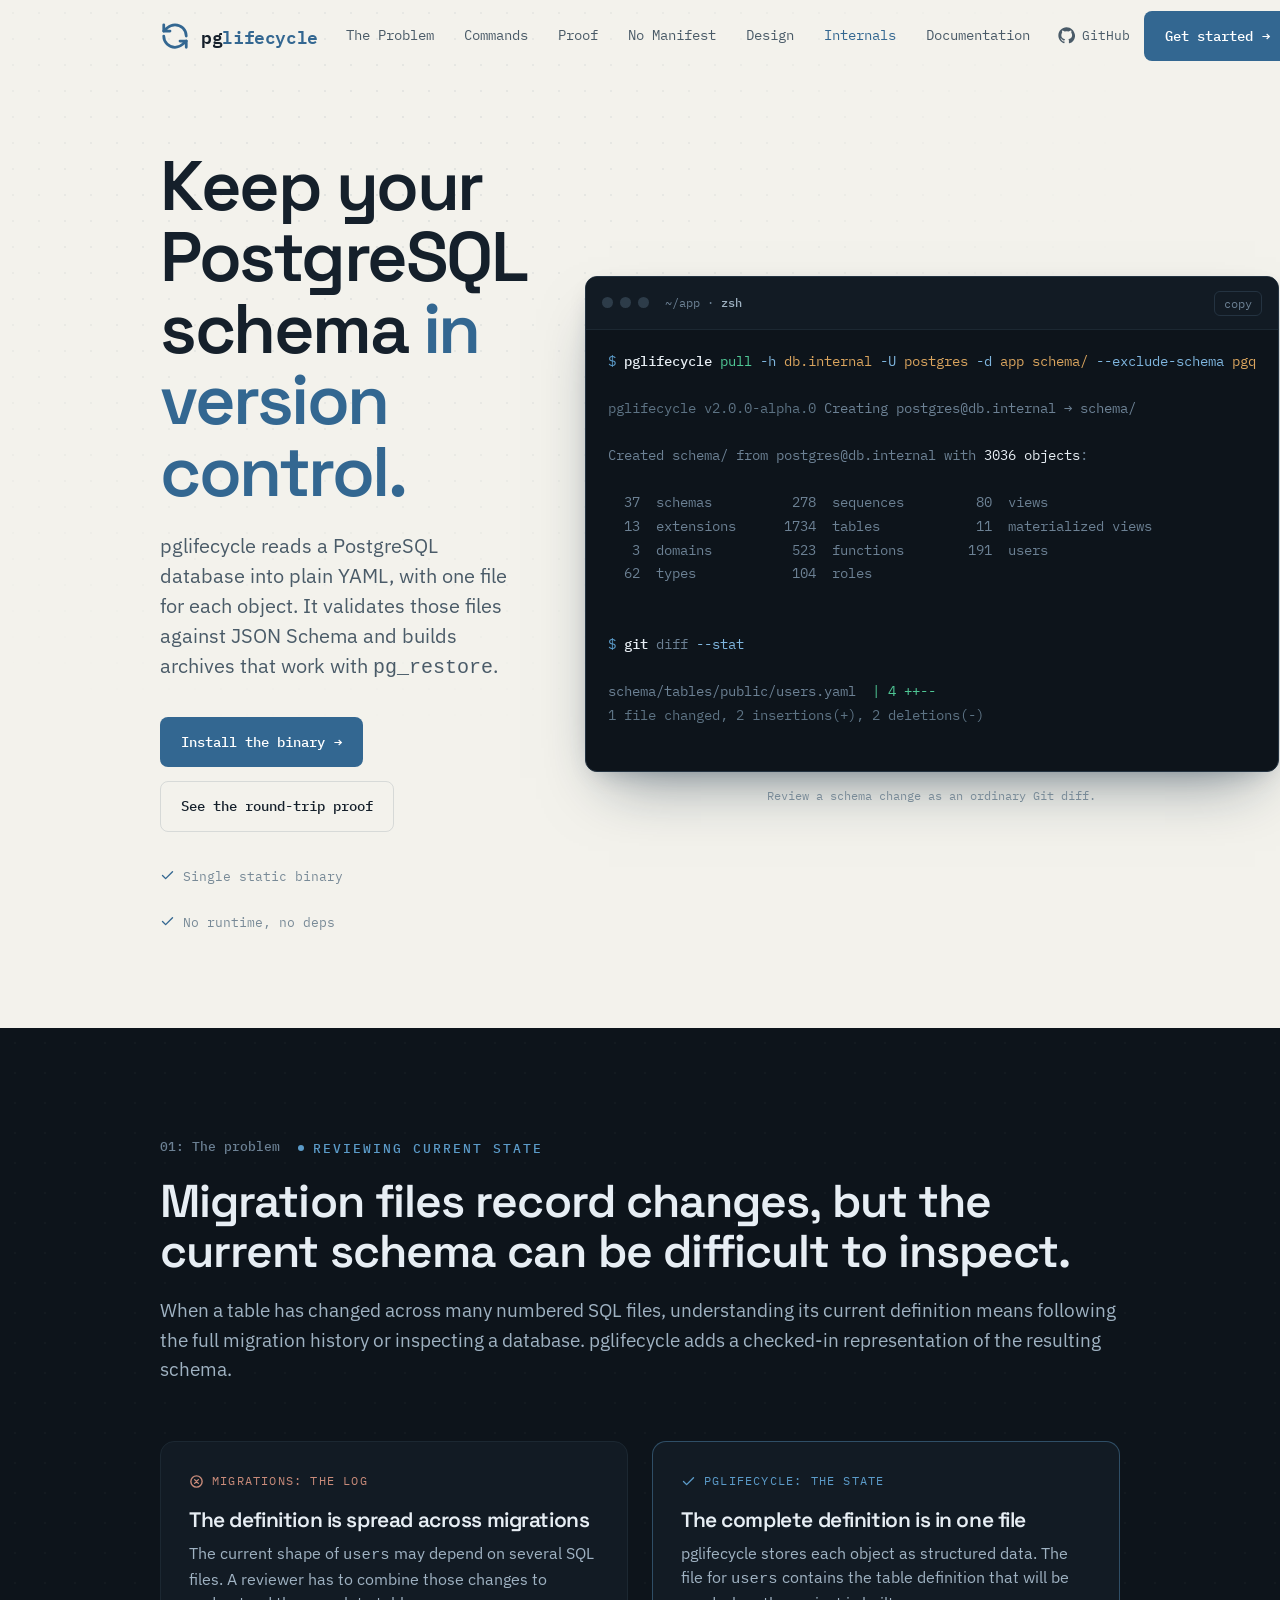
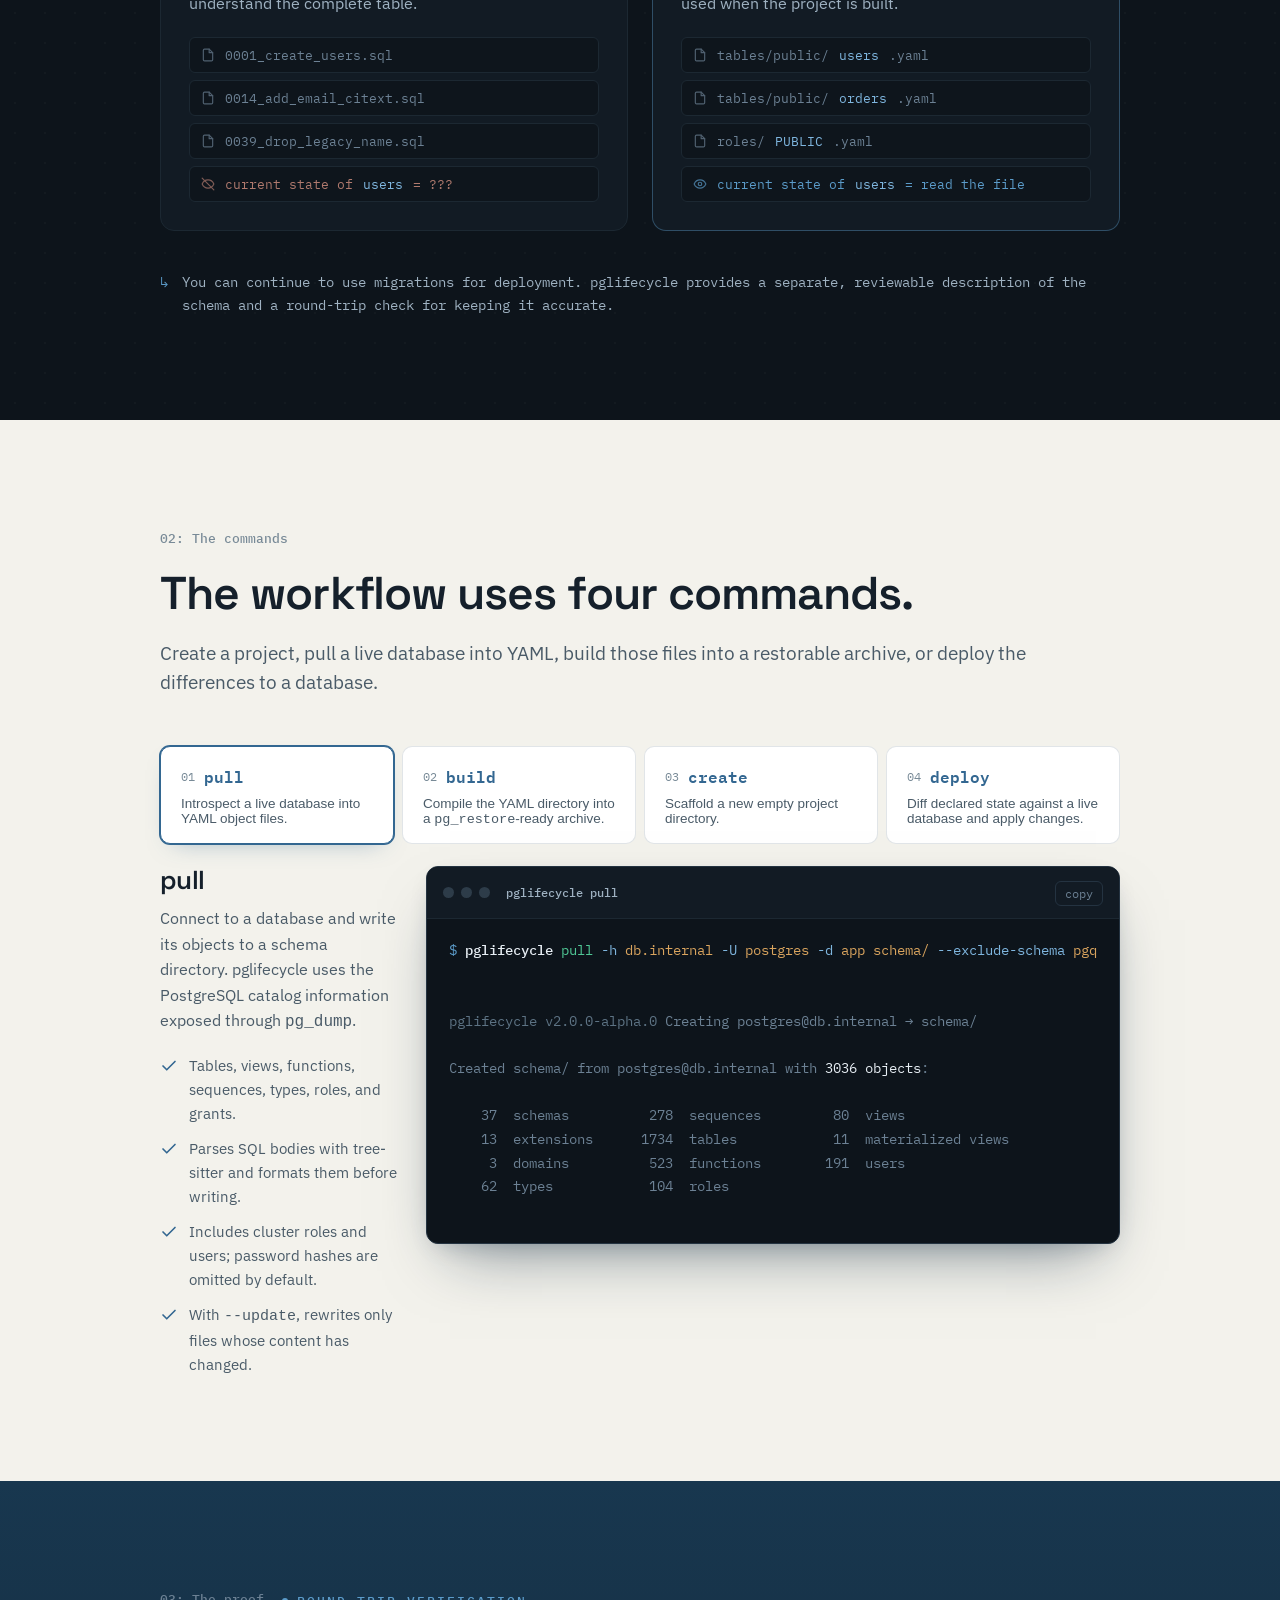
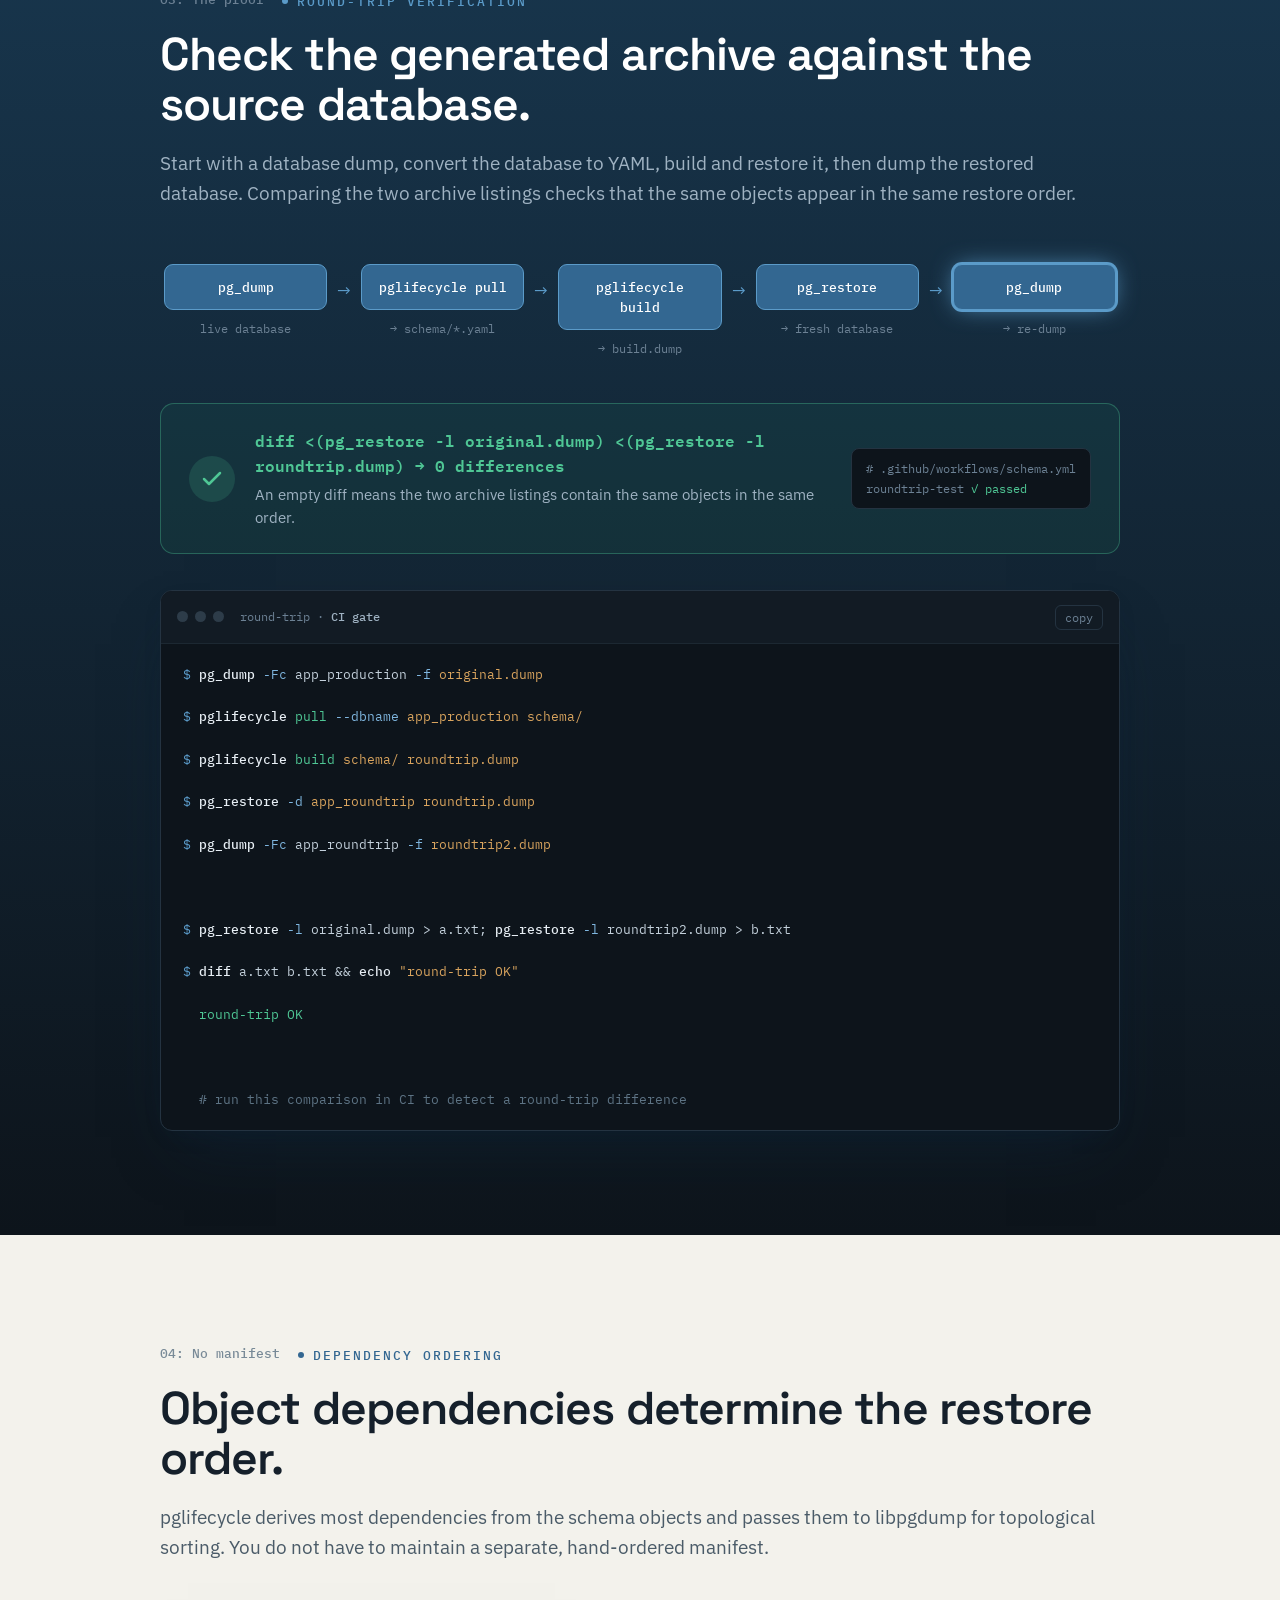
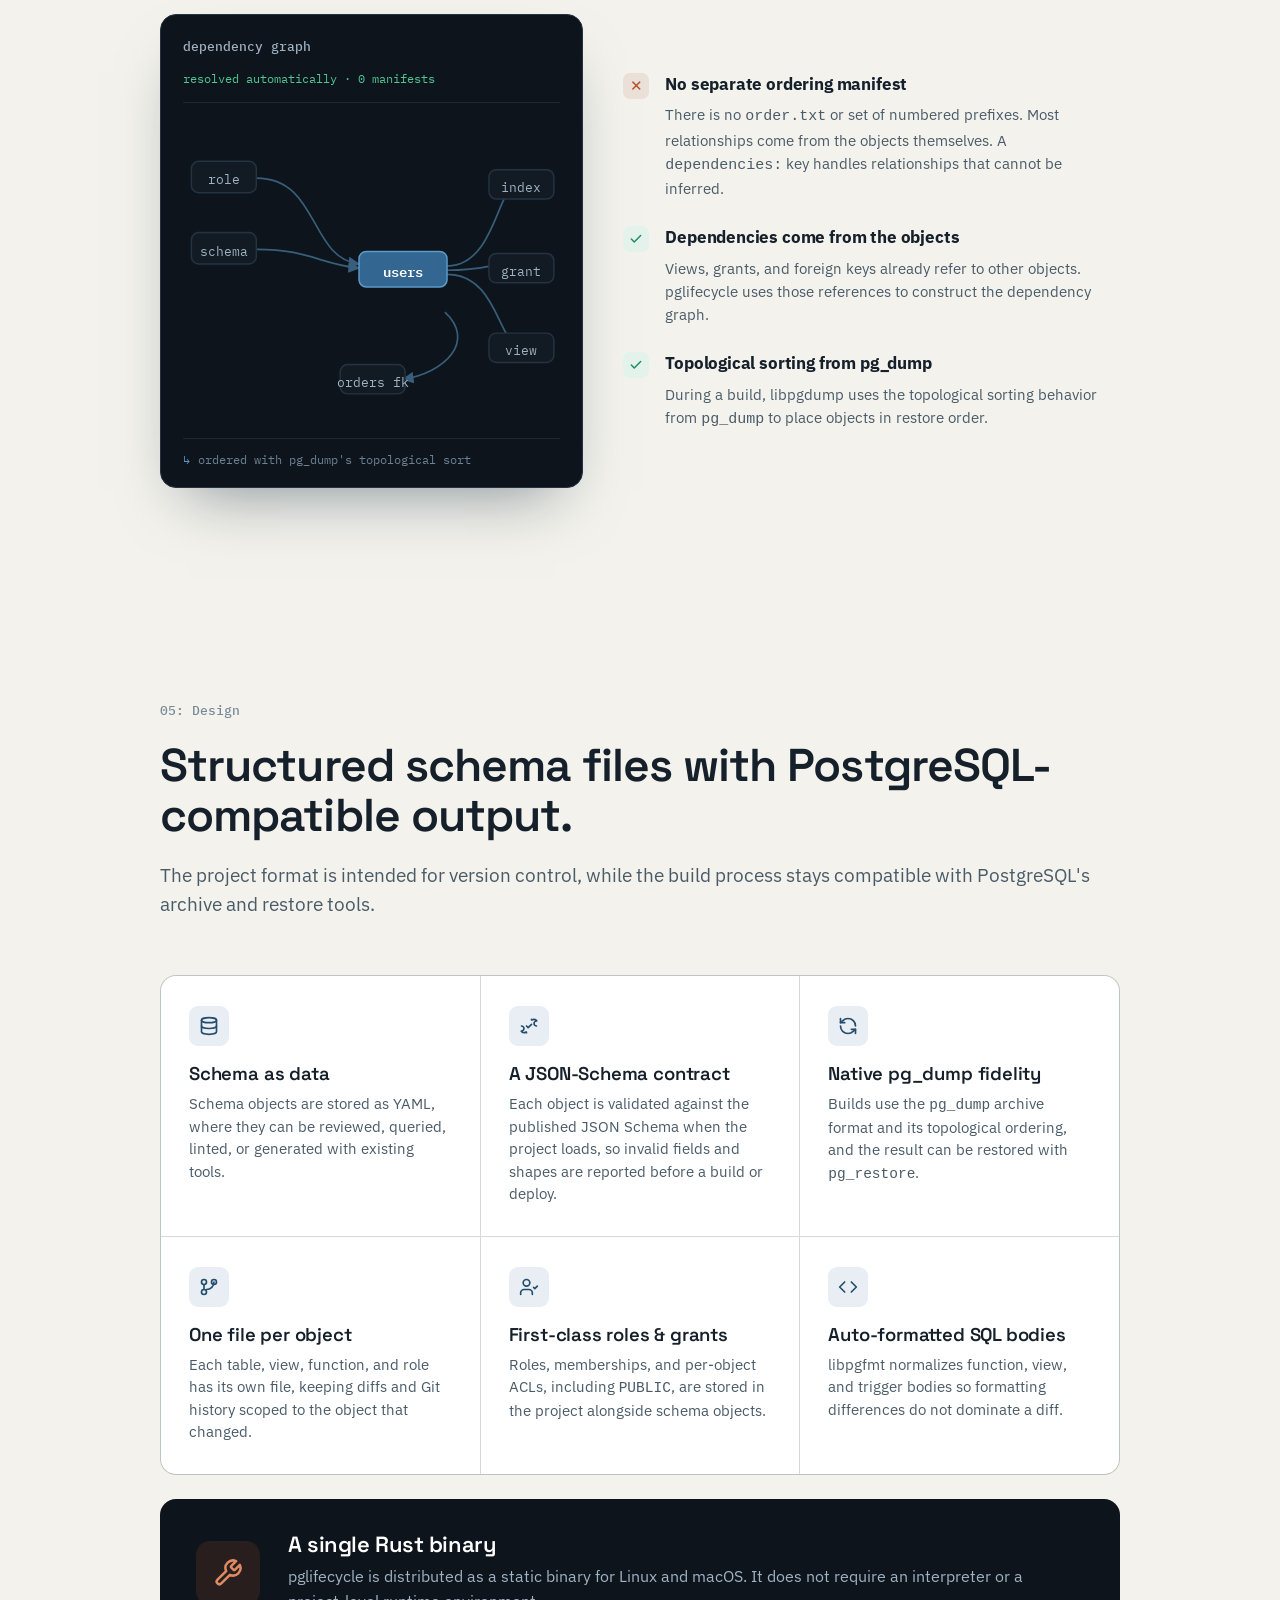
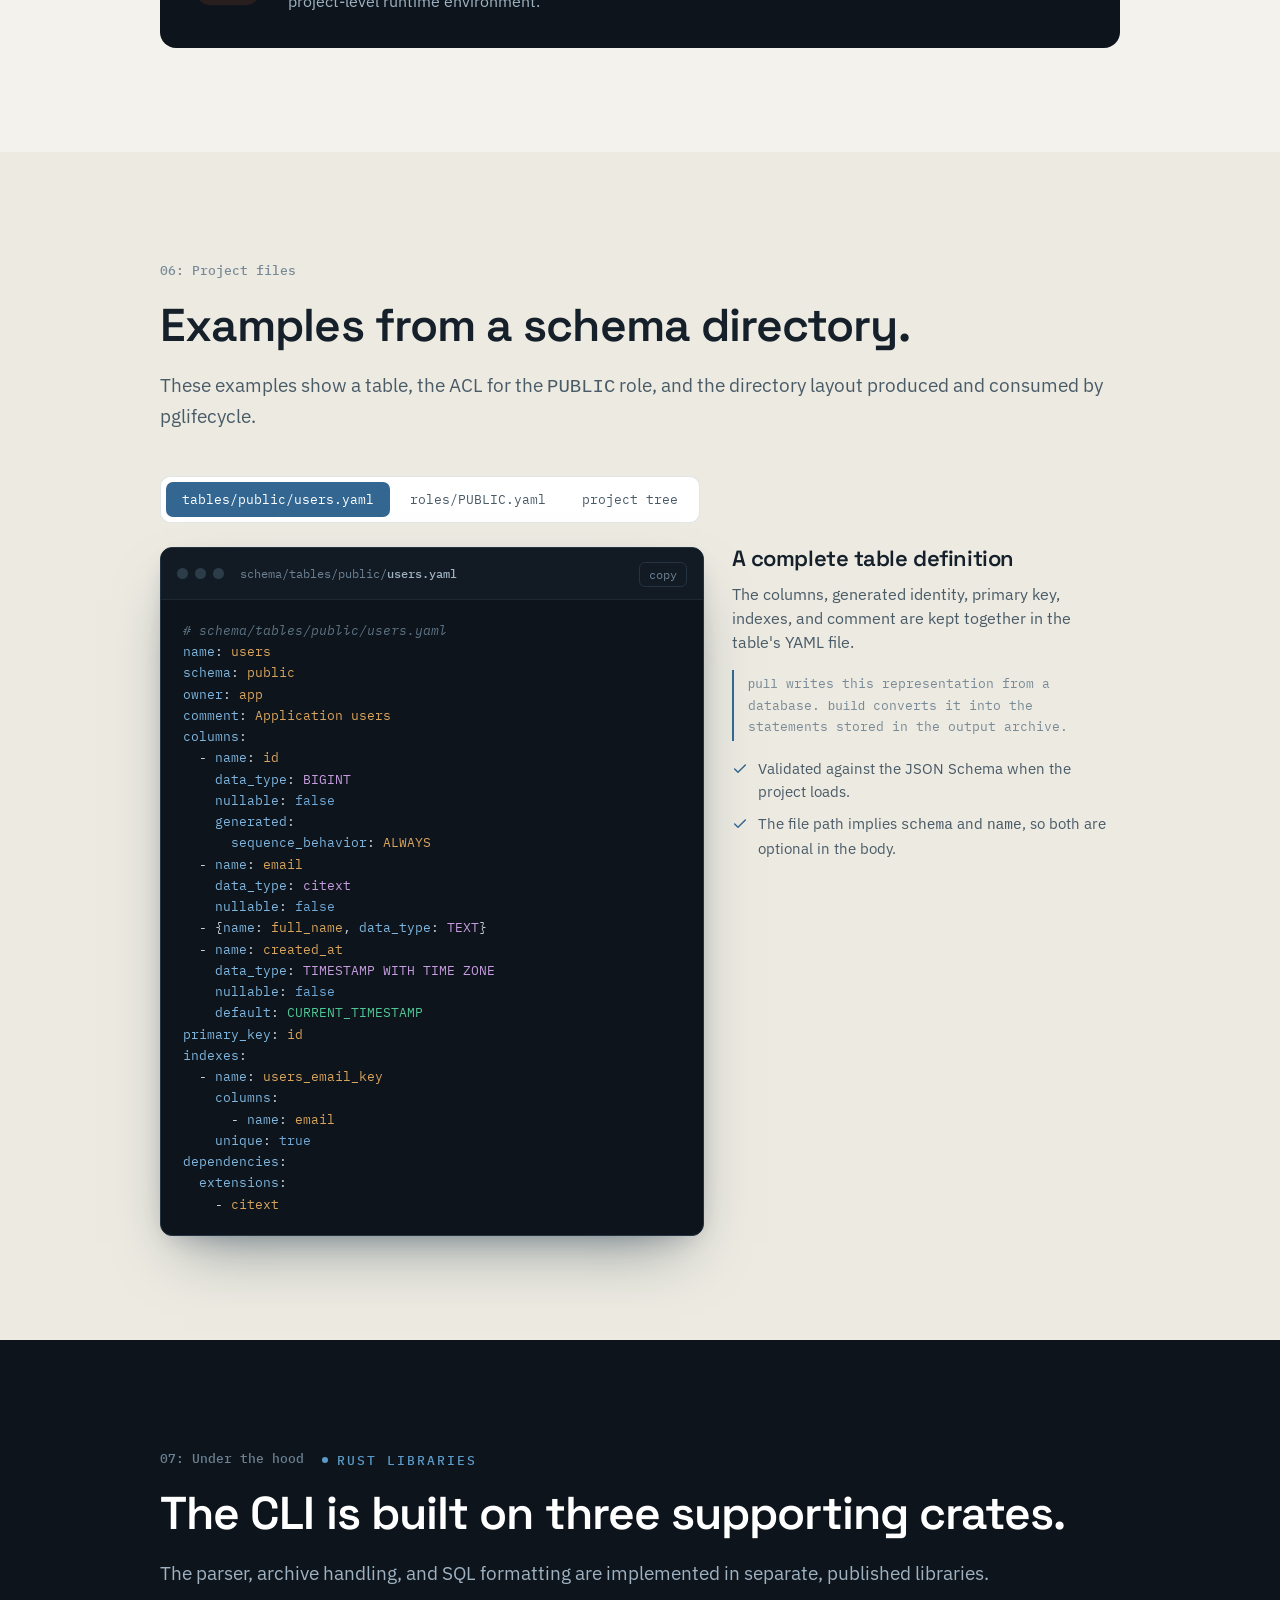
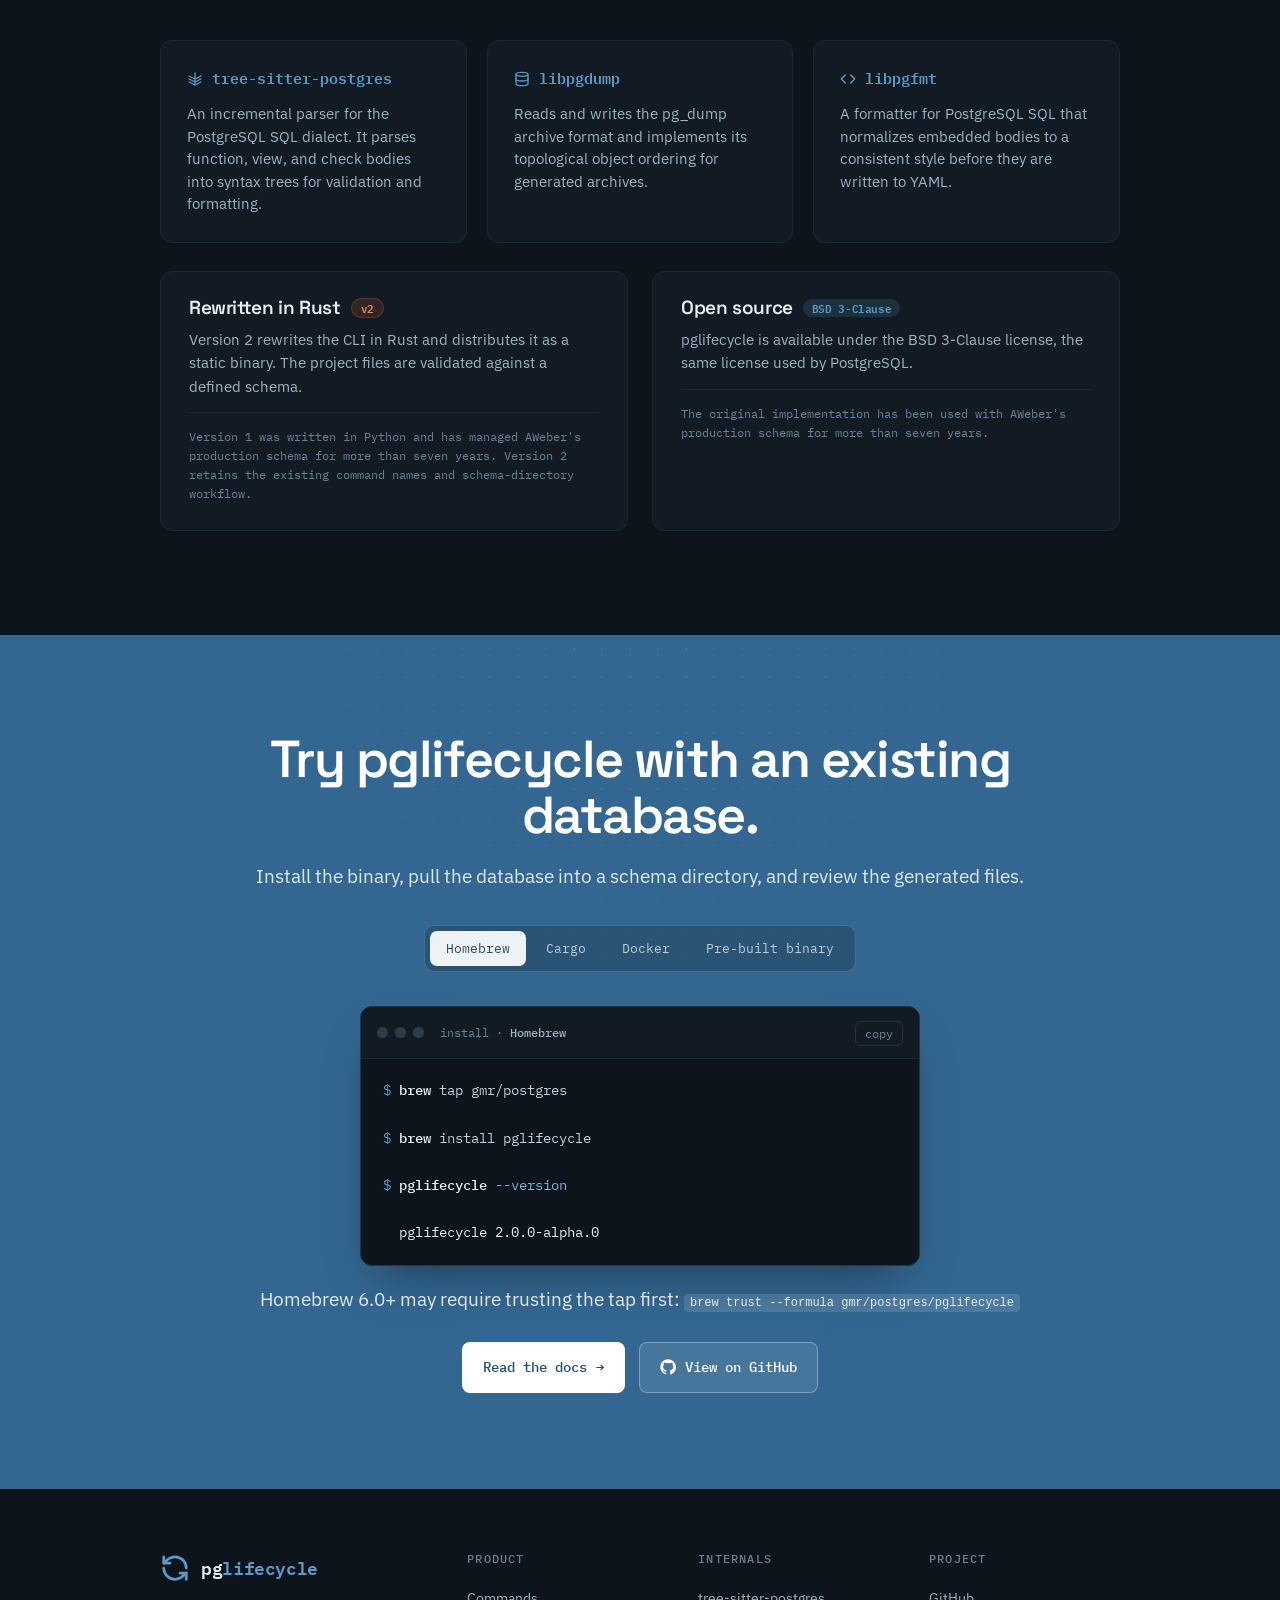
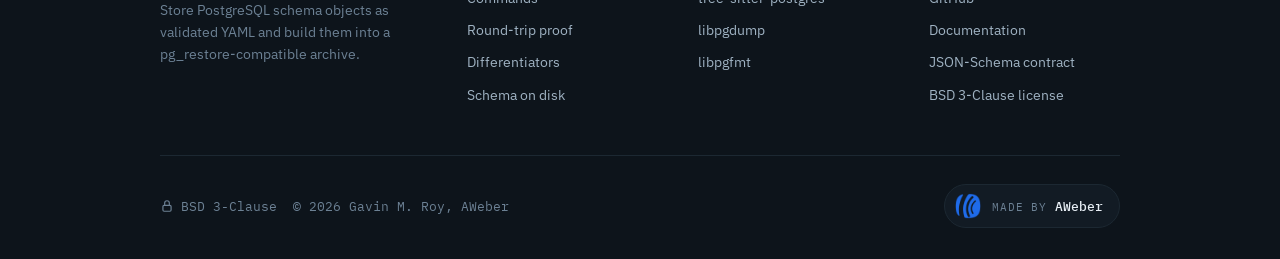
==== commit cac0615b: "While the Python version has been around since 2019, the rust rewrite is new" ====
--- a/index.html
+++ b/index.html
@@ -59,7 +59,6 @@
       <div class="hero-meta reveal">
         <span class="item"><svg width="15" height="15" viewBox="0 0 24 24" fill="none" stroke="currentColor" stroke-width="2.2" stroke-linecap="round" stroke-linejoin="round"><polyline points="20 6 9 17 4 12"/></svg> Single static binary</span>
         <span class="item"><svg width="15" height="15" viewBox="0 0 24 24" fill="none" stroke="currentColor" stroke-width="2.2" stroke-linecap="round" stroke-linejoin="round"><polyline points="20 6 9 17 4 12"/></svg> No runtime, no deps</span>
-        <span class="item"><svg width="15" height="15" viewBox="0 0 24 24" fill="none" stroke="currentColor" stroke-width="2.2" stroke-linecap="round" stroke-linejoin="round"><polyline points="20 6 9 17 4 12"/></svg> 7+ years in production</span>
       </div>
     </div>
 
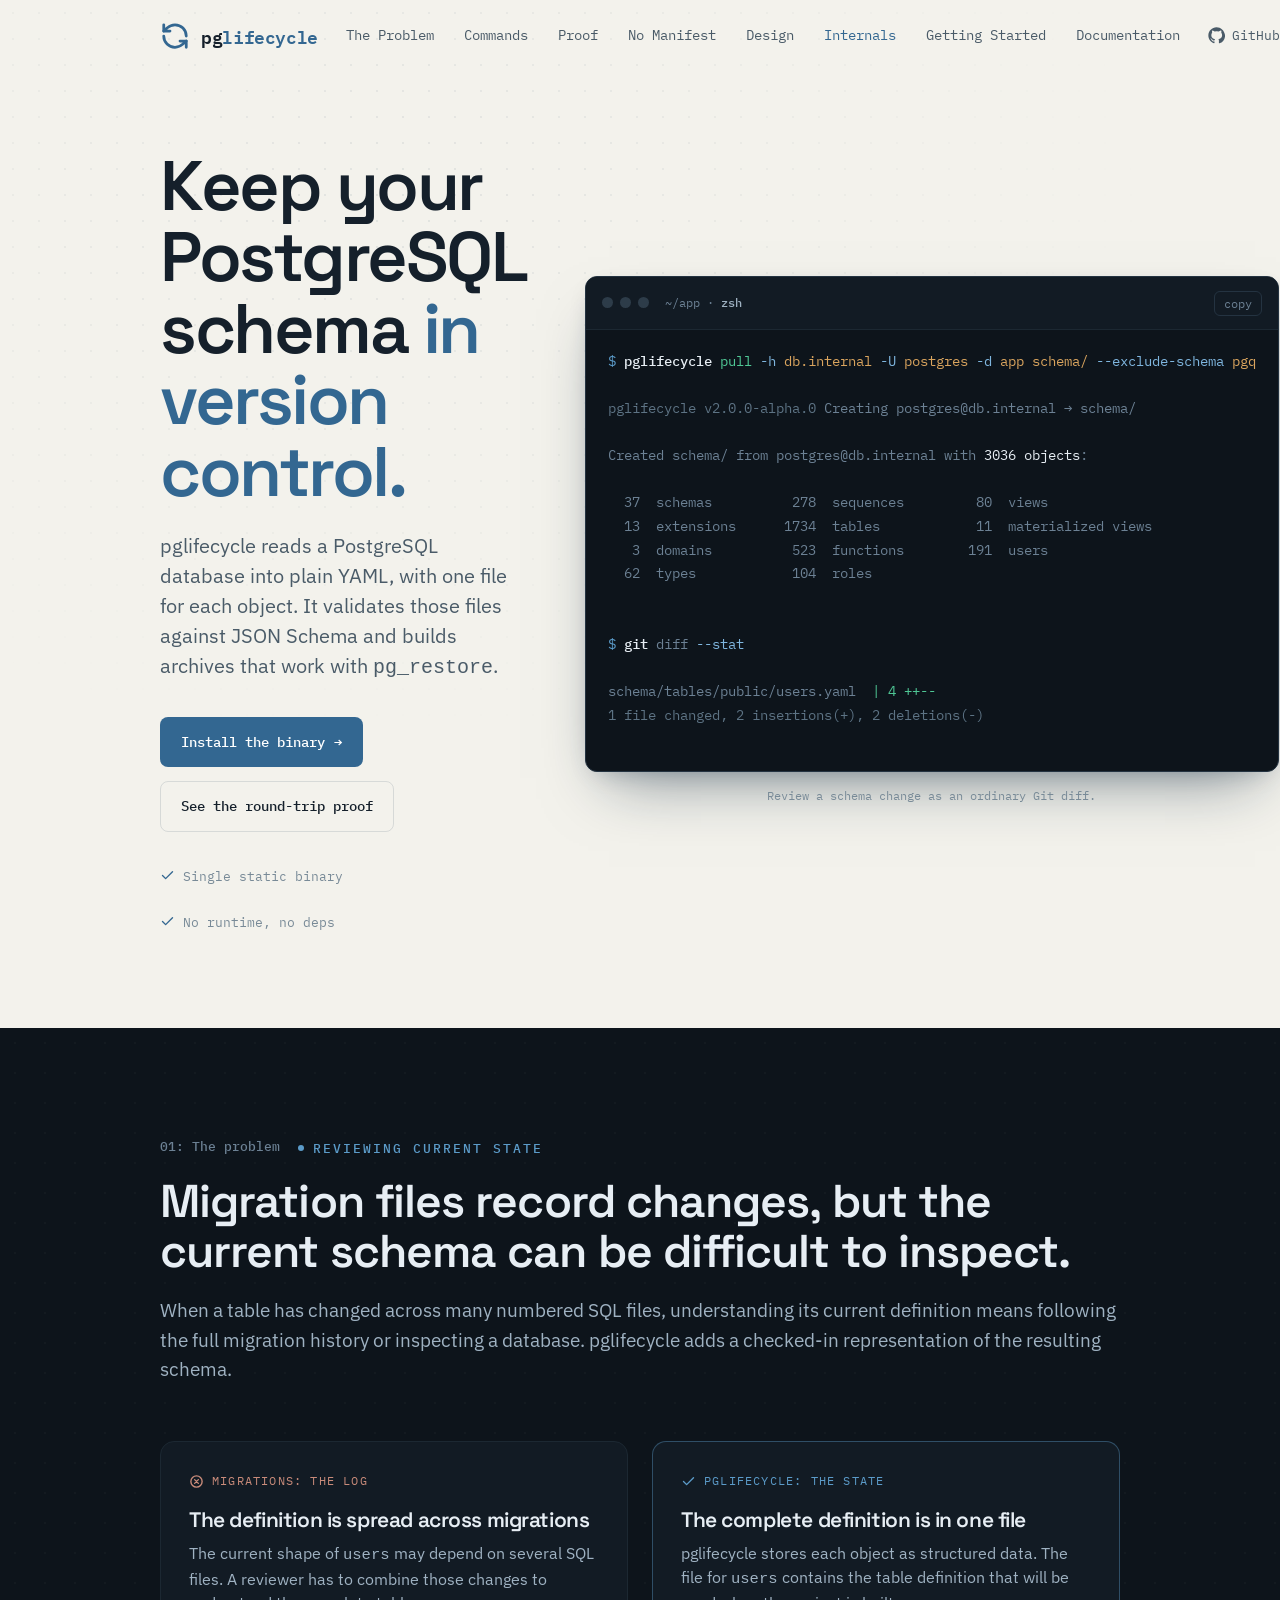
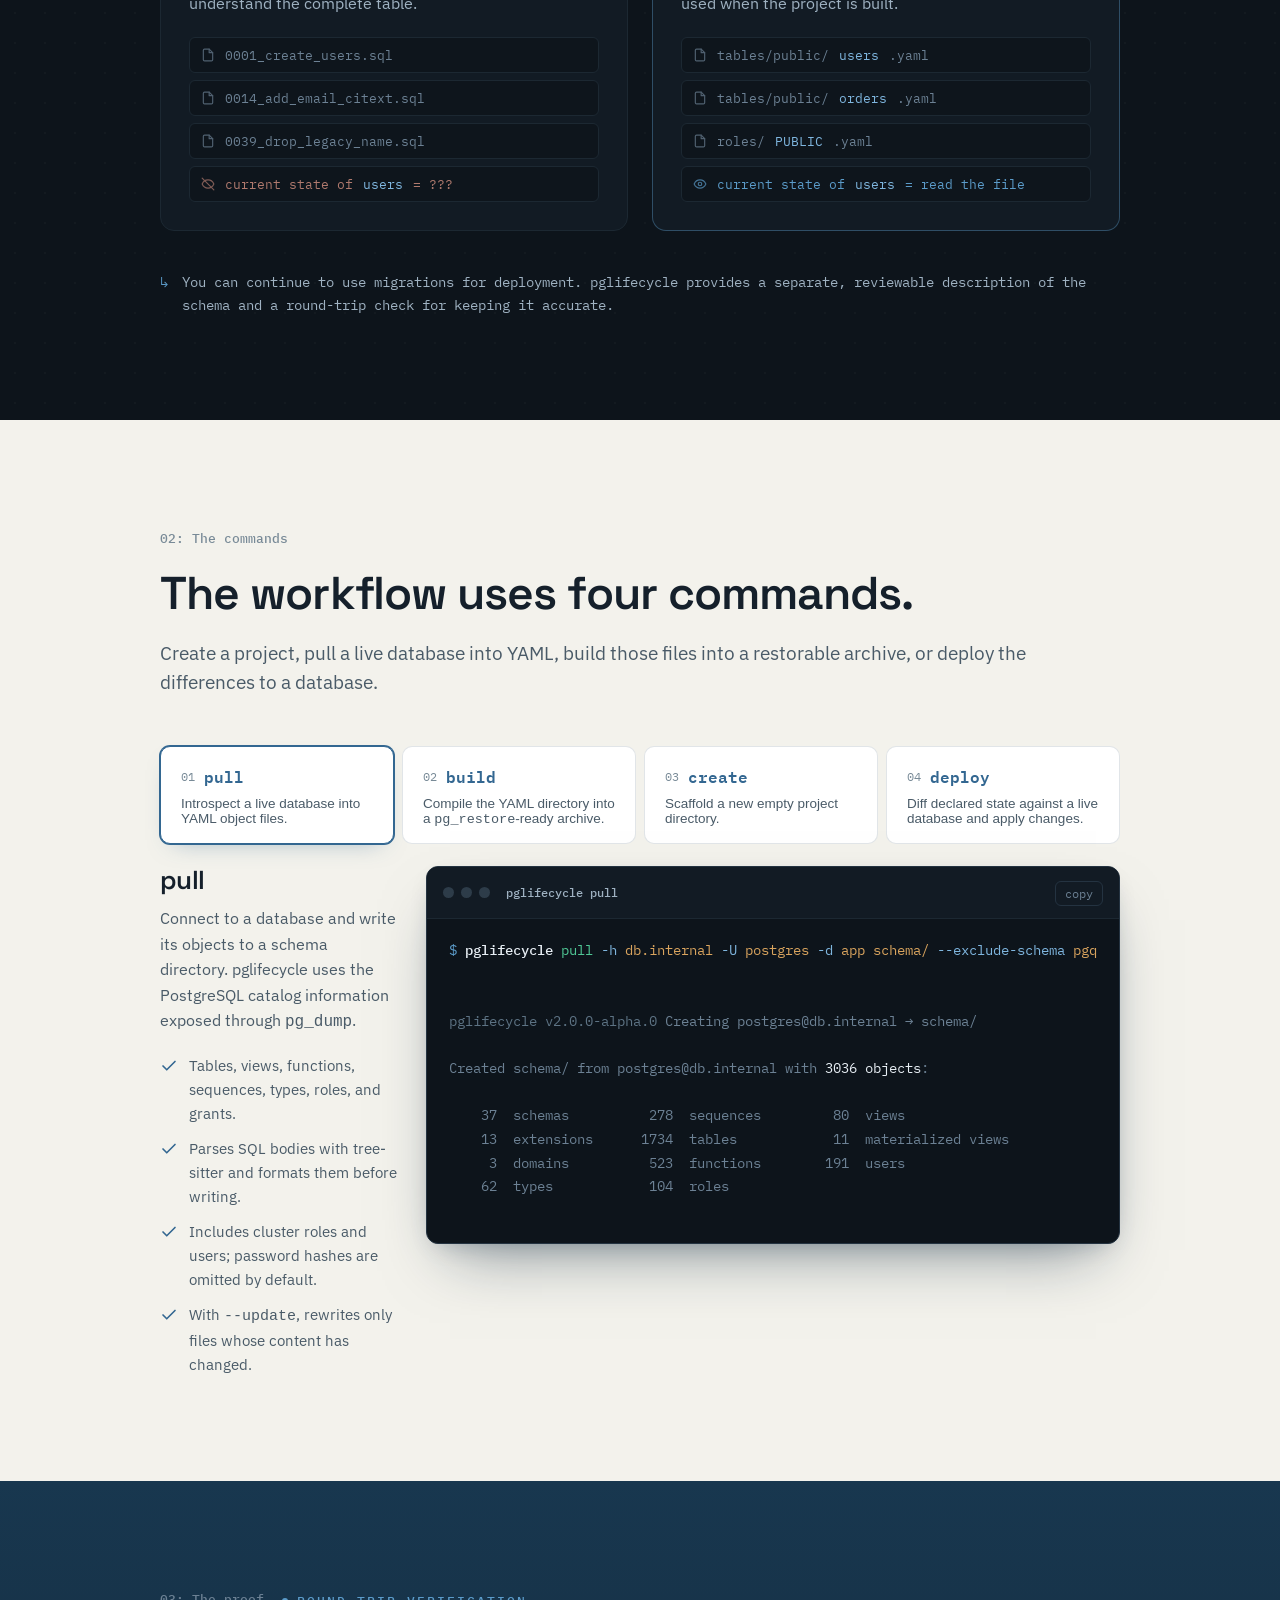
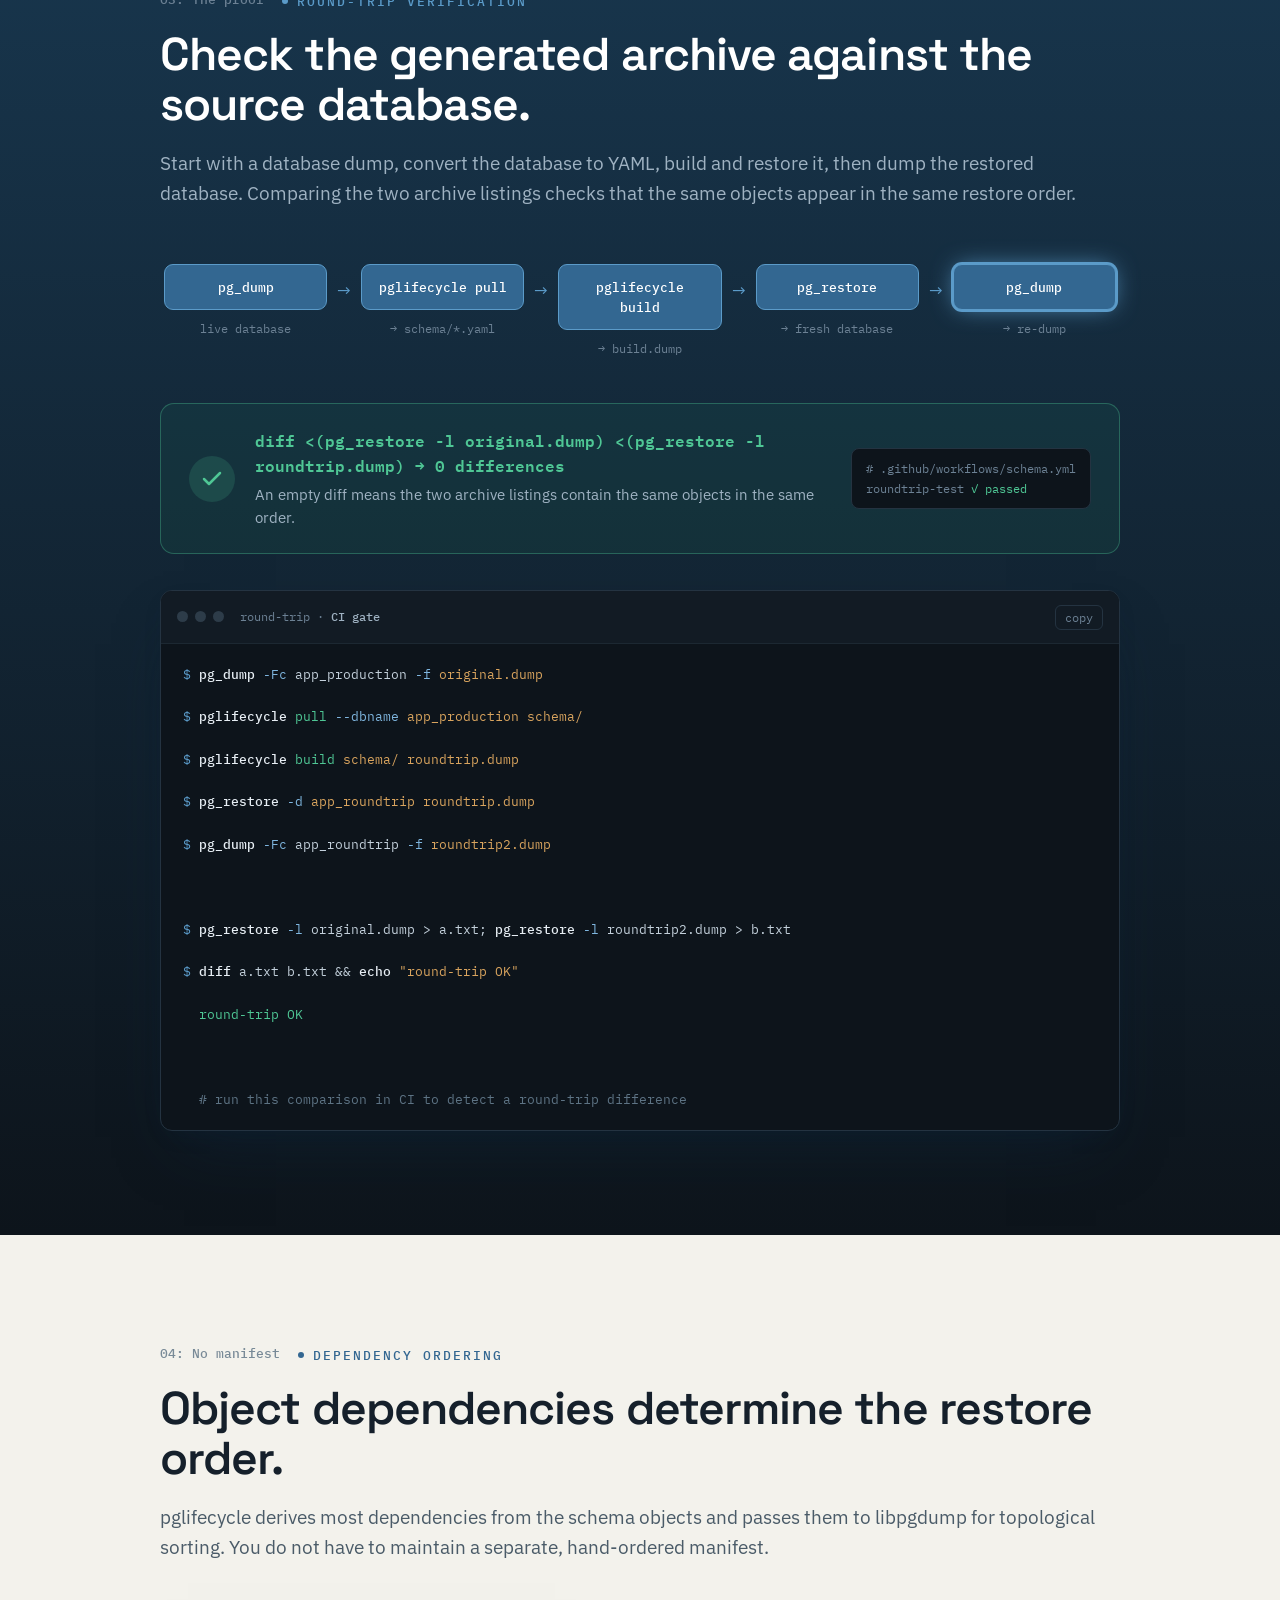
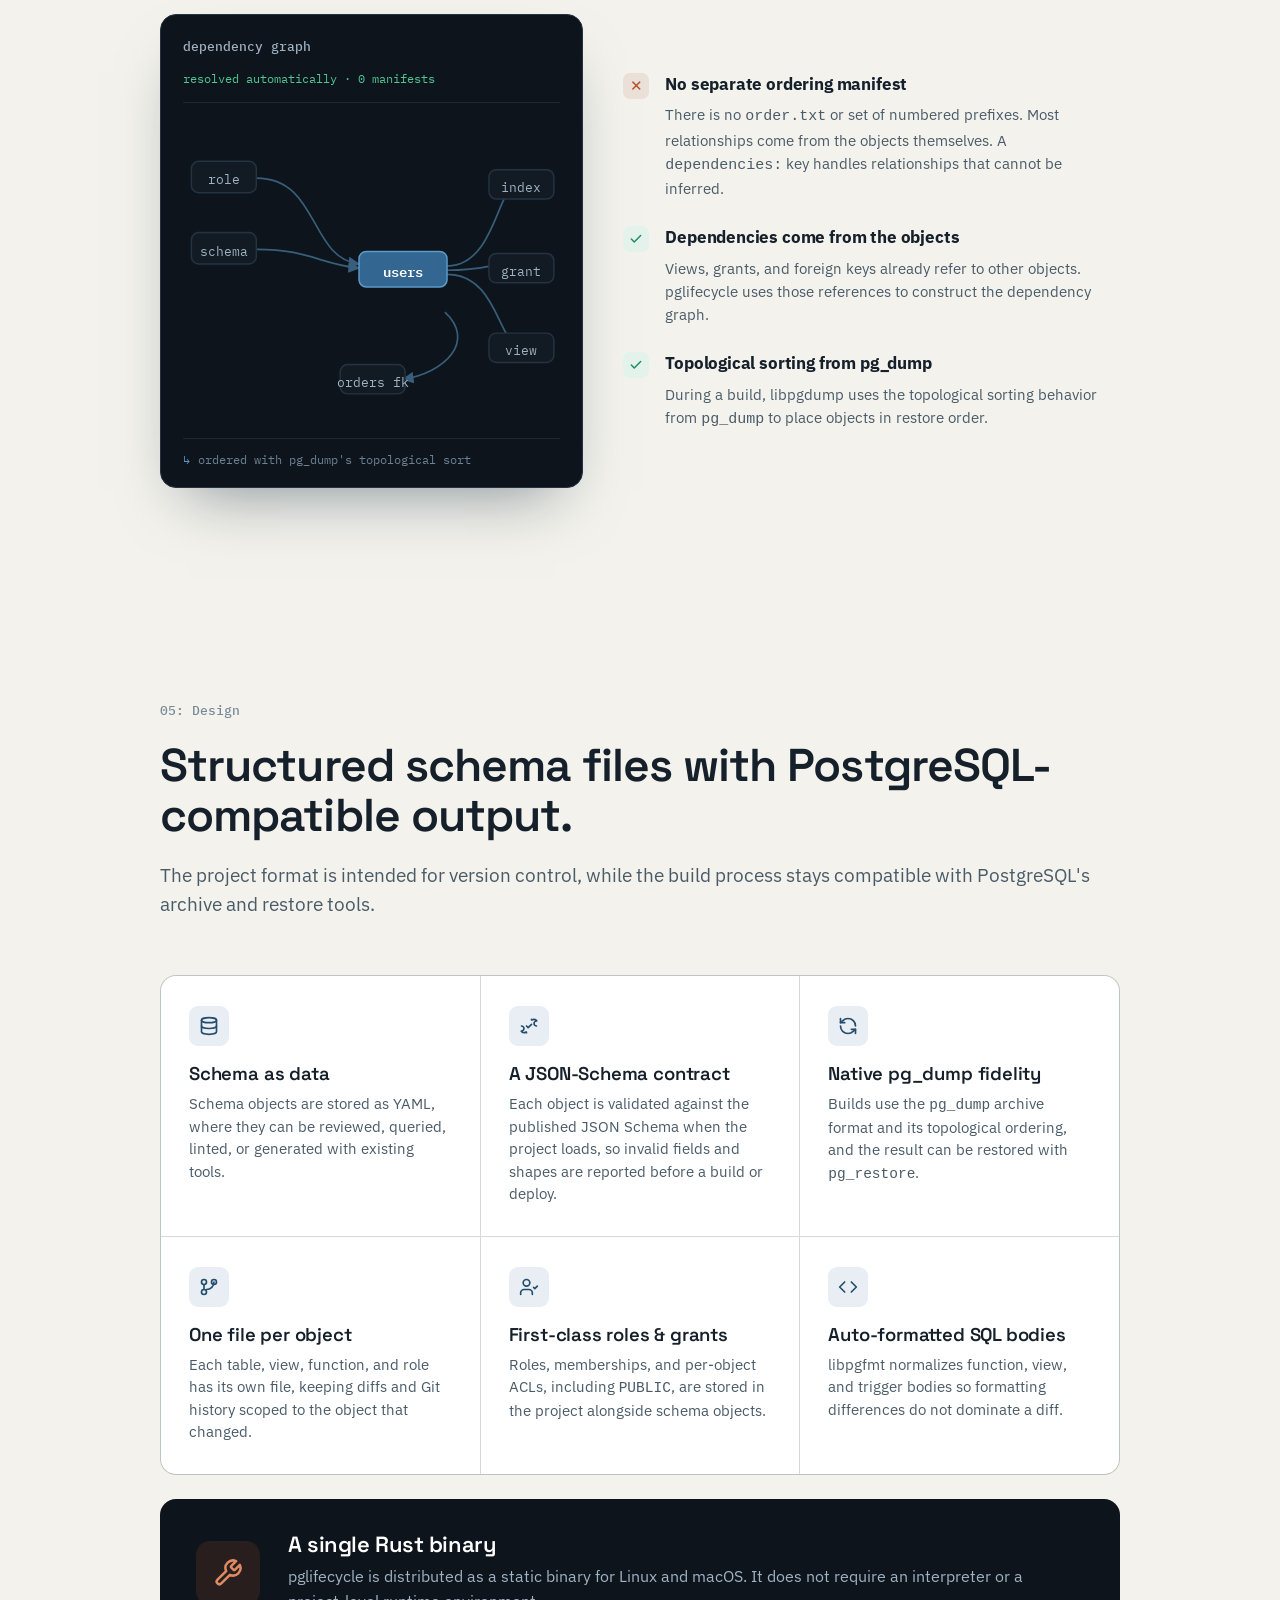
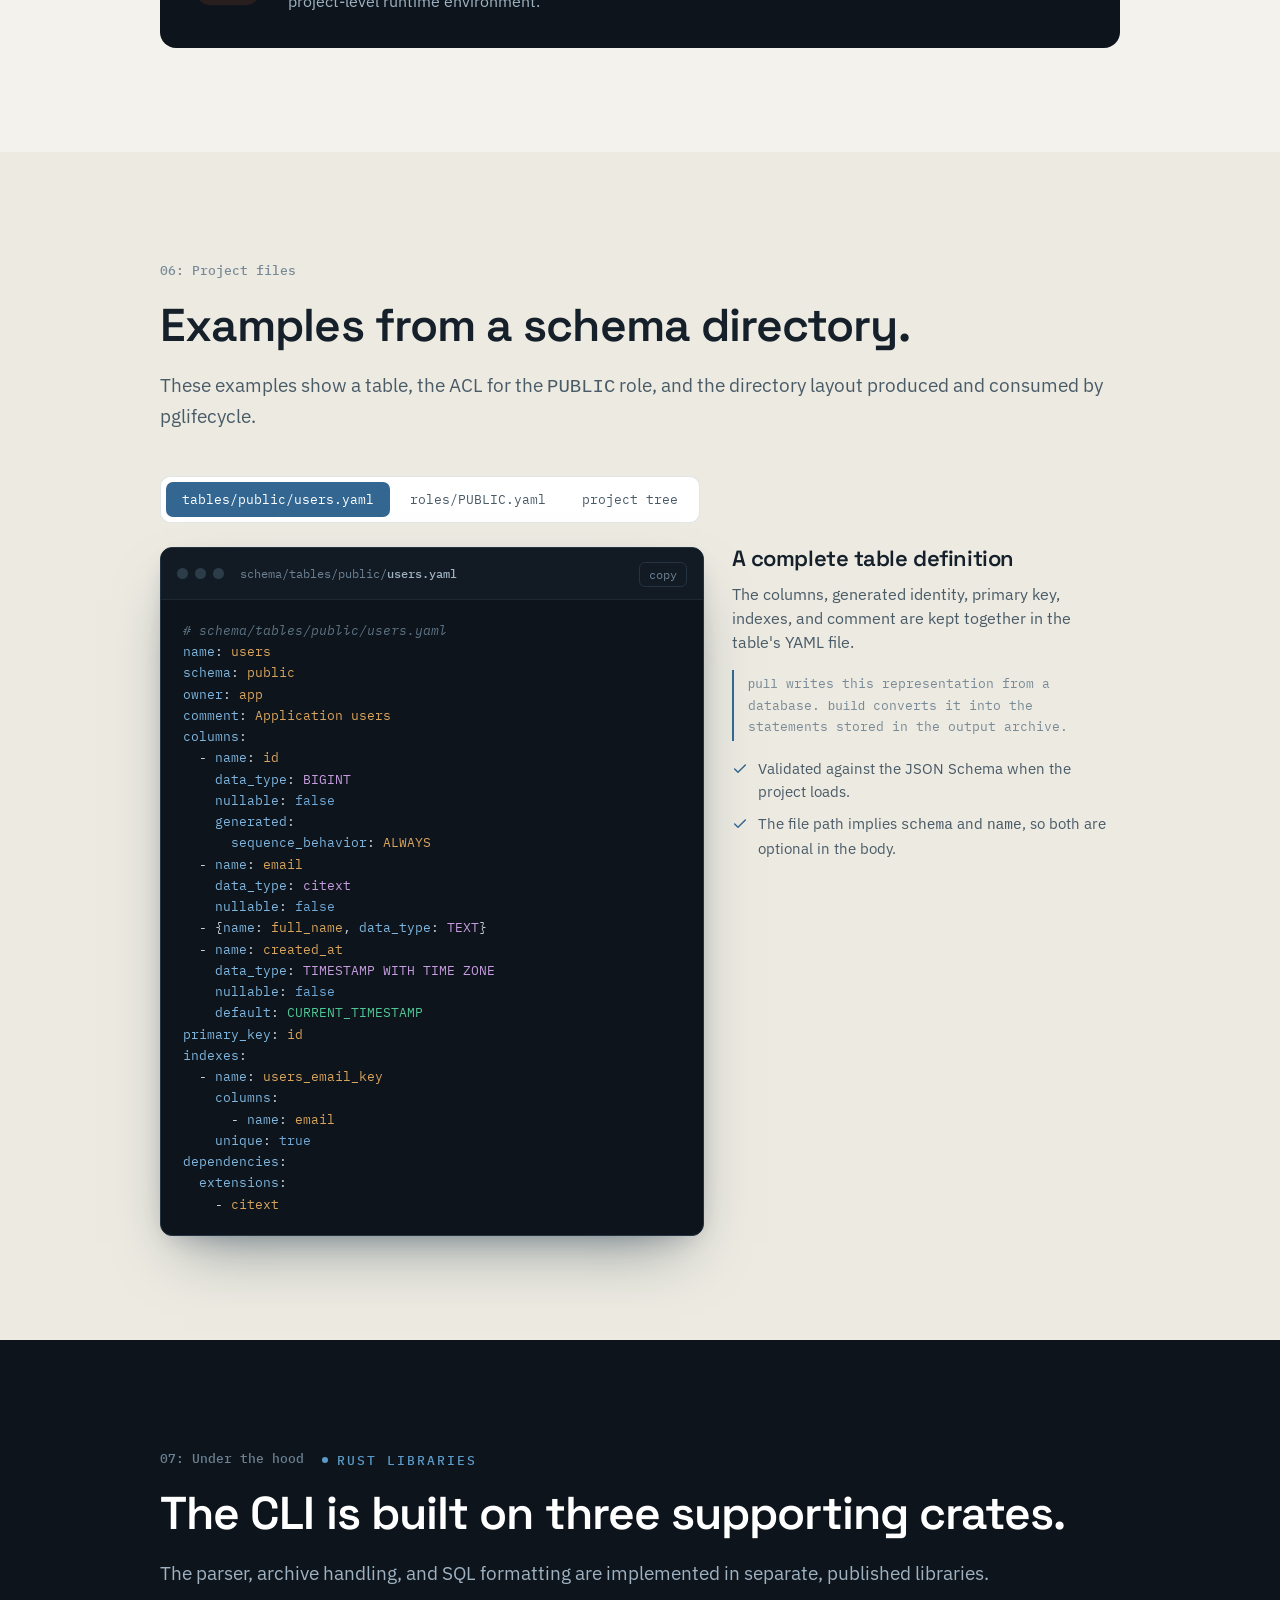
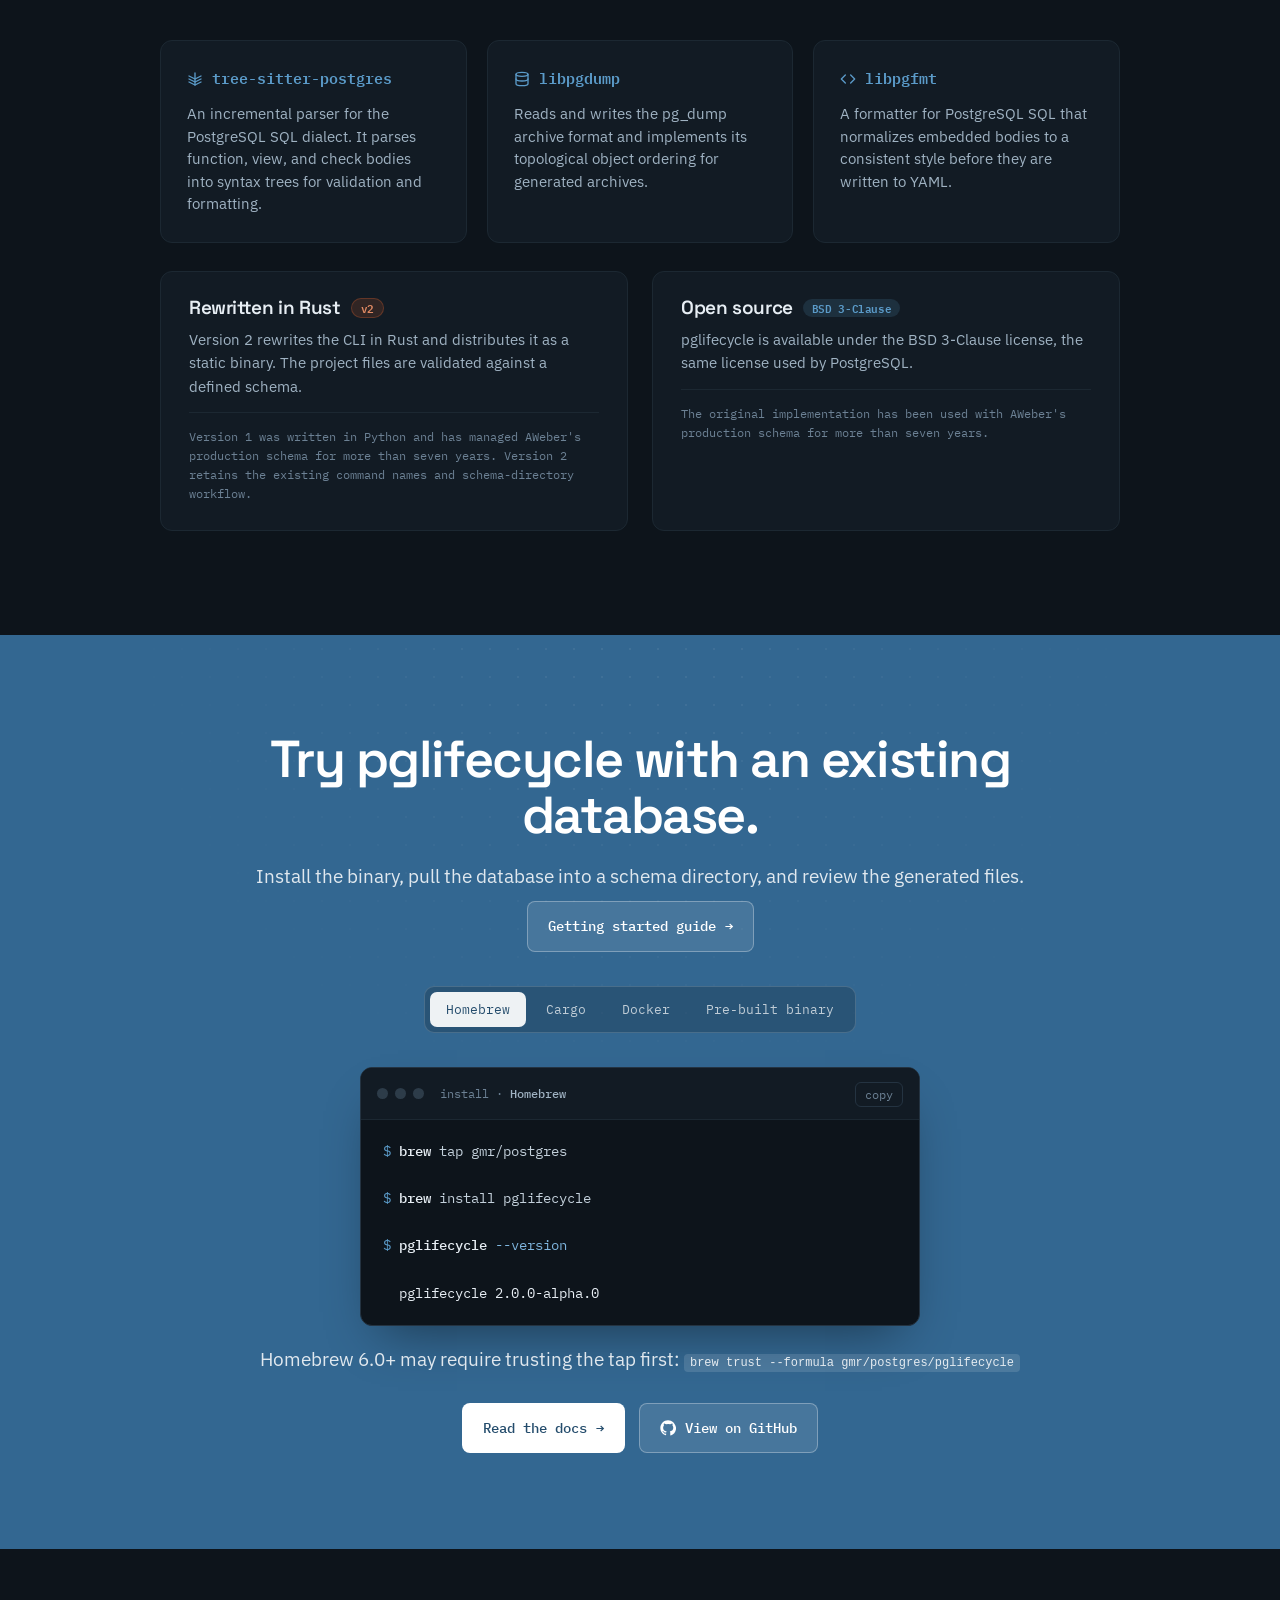
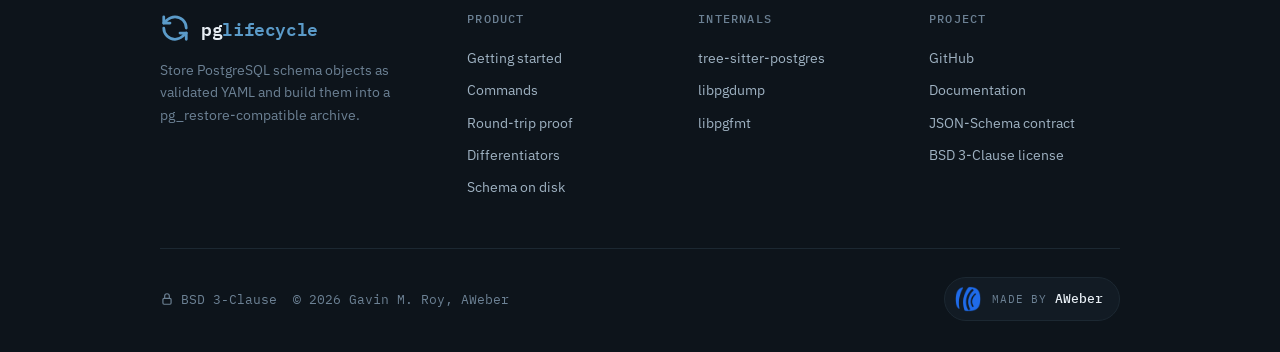
==== commit 23321749: "Add Getting Started guide page" ====
--- a/index.html
+++ b/index.html
@@ -32,6 +32,7 @@
       <a href="#graph">No Manifest</a>
       <a href="#different">Design</a>
       <a href="#internals">Internals</a>
+      <a href="getting-started.html">Getting Started</a>
       <a href="https://gmr.github.io/pglifecycle/">Documentation</a>
     </div>
     <div class="nav-cta">
@@ -678,6 +679,7 @@
     <div class="reveal">
       <h2>Try pglifecycle with an existing database.</h2>
       <p>Install the binary, pull the database into a schema directory, and review the generated files.</p>
+      <p style="margin-top:10px;"><a class="btn btn-onpg-ghost" href="getting-started.html">Getting started guide <span class="arr">→</span></a></p>
     </div>
     <div class="install-tabs reveal" id="installTabs">
       <button class="install-tab active" data-install="homebrew">Homebrew</button>
@@ -754,6 +756,7 @@
       </div>
       <div class="footer-col">
         <h4>Product</h4>
+        <a href="getting-started.html">Getting started</a>
         <a href="#commands">Commands</a>
         <a href="#proof">Round-trip proof</a>
         <a href="#different">Differentiators</a>
--- a/styles.css
+++ b/styles.css
@@ -1726,3 +1726,188 @@
         grid-template-columns: 1fr;
     }
 }
+
+/* ============================================================
+   GETTING STARTED PAGE
+   ============================================================ */
+.gs-head {
+    padding: 148px 0 72px;
+    background: linear-gradient(180deg, var(--pg-tint-2), var(--paper));
+    border-bottom: 1px solid var(--line);
+}
+.gs-head h1 {
+    font-size: clamp(32px, 4.4vw, 50px);
+    margin: 16px 0 0;
+}
+.gs-head .lead {
+    font-size: 19px;
+    color: var(--text-2);
+    line-height: 1.55;
+    margin-top: 20px;
+}
+.gs-install-tabs {
+    display: grid;
+    grid-template-columns: repeat(3, 1fr);
+    width: 100%;
+    margin: 0 0 14px;
+    background: var(--surface);
+    border-color: var(--line);
+}
+.gs-install-tabs .install-tab {
+    color: var(--text-2);
+}
+.gs-install-tabs .install-tab:hover {
+    color: var(--ink);
+}
+.gs-install-tabs .install-tab.active {
+    background: var(--pg);
+    color: #fff;
+}
+.gs-prereq {
+    margin-top: 44px;
+    background: var(--surface);
+    border: 1px solid var(--line);
+    border-radius: var(--radius-lg);
+    padding: 28px 30px;
+}
+.gs-prereq h2 {
+    font-size: 17px;
+    margin: 0 0 16px;
+}
+.gs-prereq ul {
+    list-style: none;
+    margin: 0;
+    padding: 0;
+    display: grid;
+    gap: 12px;
+}
+.gs-prereq li {
+    position: relative;
+    padding-left: 29px;
+    font-size: 15px;
+    color: var(--text-2);
+    line-height: 1.55;
+}
+.gs-prereq li svg {
+    position: absolute;
+    left: 0;
+    top: 3px;
+    color: var(--pg);
+}
+
+.gs-step {
+    padding: 84px 0;
+    scroll-margin-top: 84px;
+}
+.gs-step-alt {
+    background: var(--paper-2);
+    border-top: 1px solid var(--line-2);
+    border-bottom: 1px solid var(--line-2);
+}
+.gs-grid {
+    display: grid;
+    grid-template-columns: 0.9fr 1.1fr;
+    gap: 56px;
+    align-items: start;
+}
+.gs-num {
+    font-family: var(--font-mono);
+    font-size: 13px;
+    font-weight: 500;
+    letter-spacing: 0.12em;
+    text-transform: uppercase;
+    color: var(--pg);
+}
+.gs-copy h2 {
+    font-size: clamp(24px, 2.6vw, 32px);
+    margin: 12px 0 18px;
+}
+.gs-copy p {
+    font-size: 15.5px;
+    color: var(--text-2);
+    line-height: 1.65;
+    margin: 0 0 14px;
+}
+.gs-copy .note {
+    font-size: 14.5px;
+    color: var(--text-3);
+    border-left: 2px solid var(--pg-bright);
+    padding-left: 14px;
+}
+.gs-copy ul {
+    list-style: none;
+    margin: 18px 0;
+    padding: 0;
+    display: grid;
+    gap: 12px;
+}
+.gs-copy li {
+    position: relative;
+    padding-left: 29px;
+    font-size: 15px;
+    color: var(--text-2);
+    line-height: 1.55;
+}
+.gs-copy li svg {
+    position: absolute;
+    left: 0;
+    top: 3px;
+    color: var(--pg);
+}
+.gs-term-alt {
+    margin-top: 18px;
+}
+.gs-note {
+    font-family: var(--font-mono);
+    font-size: 12px;
+    color: var(--text-3);
+    margin-top: 14px;
+    line-height: 1.6;
+}
+/* added lines in a YAML sample */
+.gs-ins {
+    display: block;
+    background: rgba(79, 199, 149, 0.12);
+    box-shadow: inset 2px 0 0 var(--green-bright);
+}
+
+@media (max-width: 980px) {
+    .gs-grid {
+        grid-template-columns: 1fr;
+        gap: 32px;
+    }
+    .gs-head {
+        padding-top: 120px;
+    }
+}
+.gs-ol {
+    counter-reset: gs;
+    list-style: none;
+    margin: 18px 0;
+    padding: 0;
+    display: grid;
+    gap: 13px;
+}
+.gs-ol li {
+    counter-increment: gs;
+    position: relative;
+    padding-left: 34px;
+    font-size: 15px;
+    color: var(--text-2);
+    line-height: 1.55;
+}
+.gs-ol li::before {
+    content: counter(gs);
+    position: absolute;
+    left: 0;
+    top: 1px;
+    width: 22px;
+    height: 22px;
+    border-radius: 50%;
+    background: var(--pg-tint);
+    color: var(--pg-deep);
+    font-family: var(--font-mono);
+    font-size: 12px;
+    display: grid;
+    place-items: center;
+}
